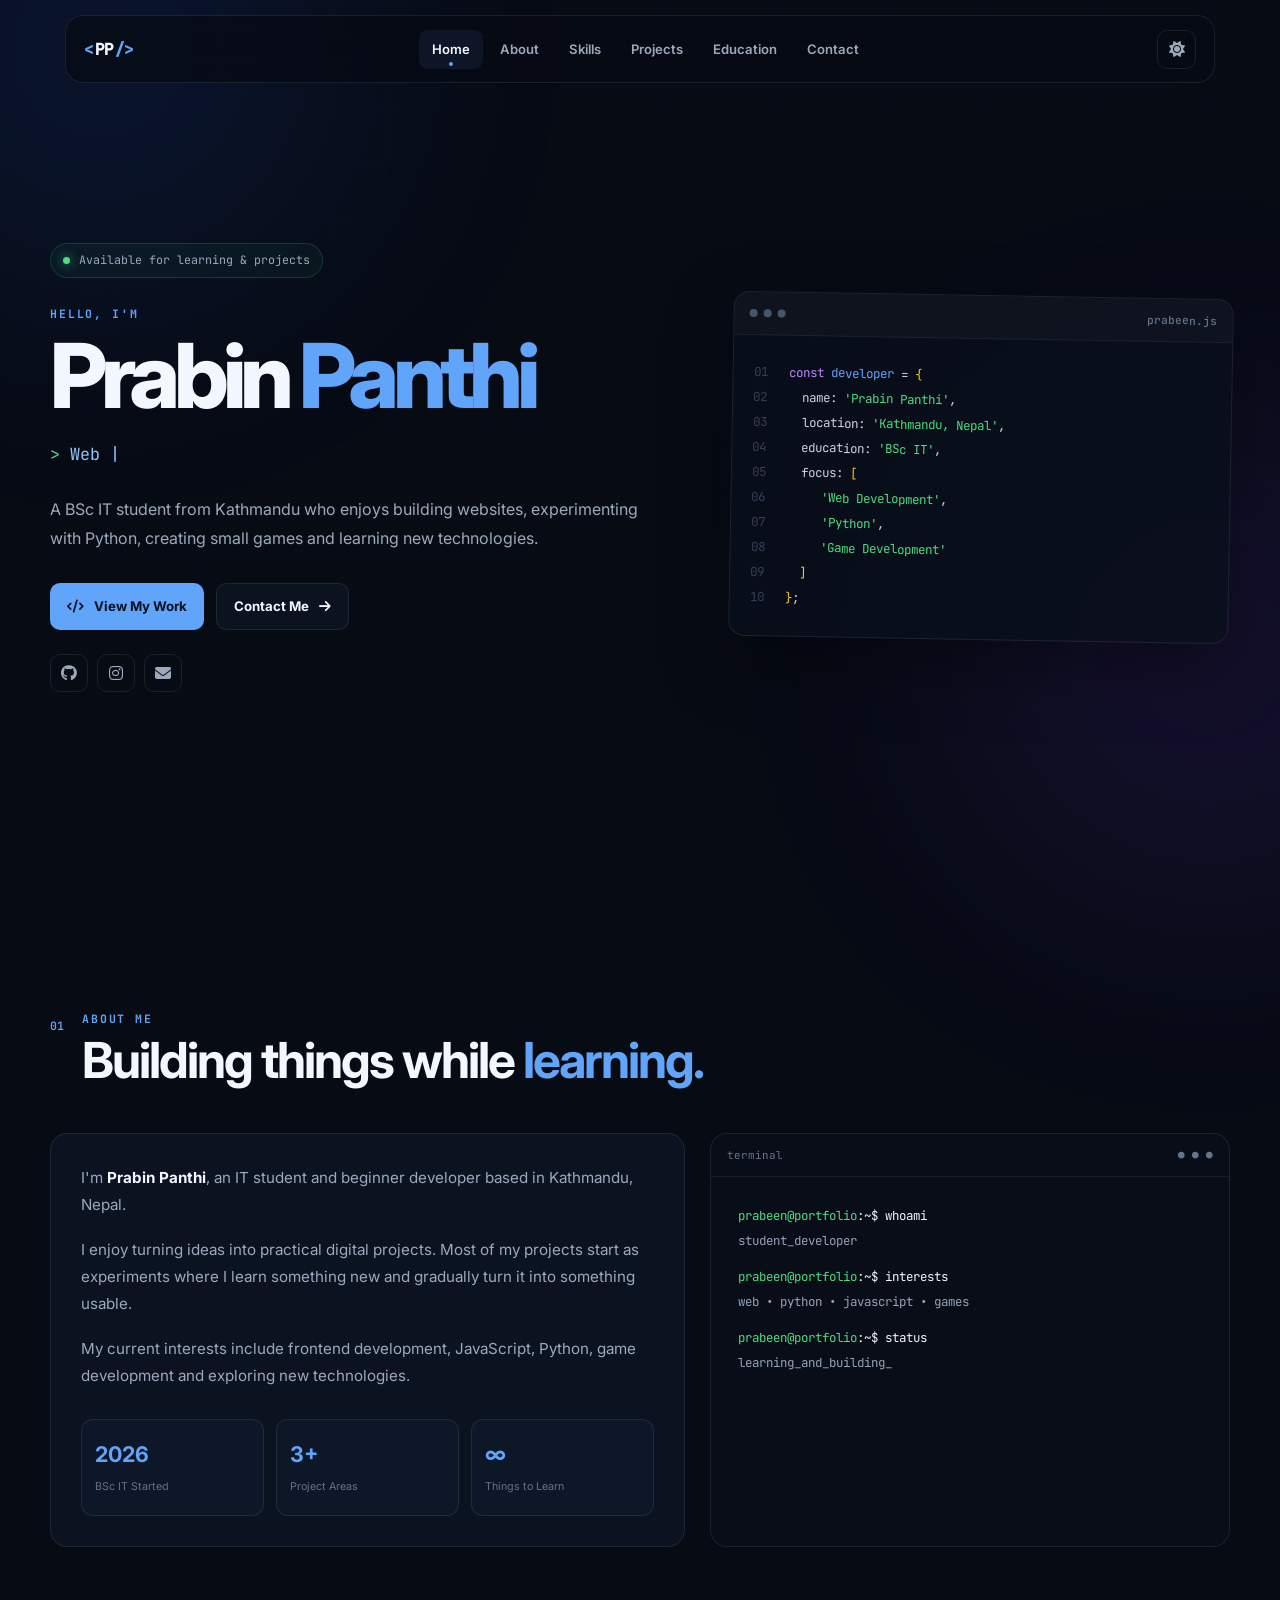
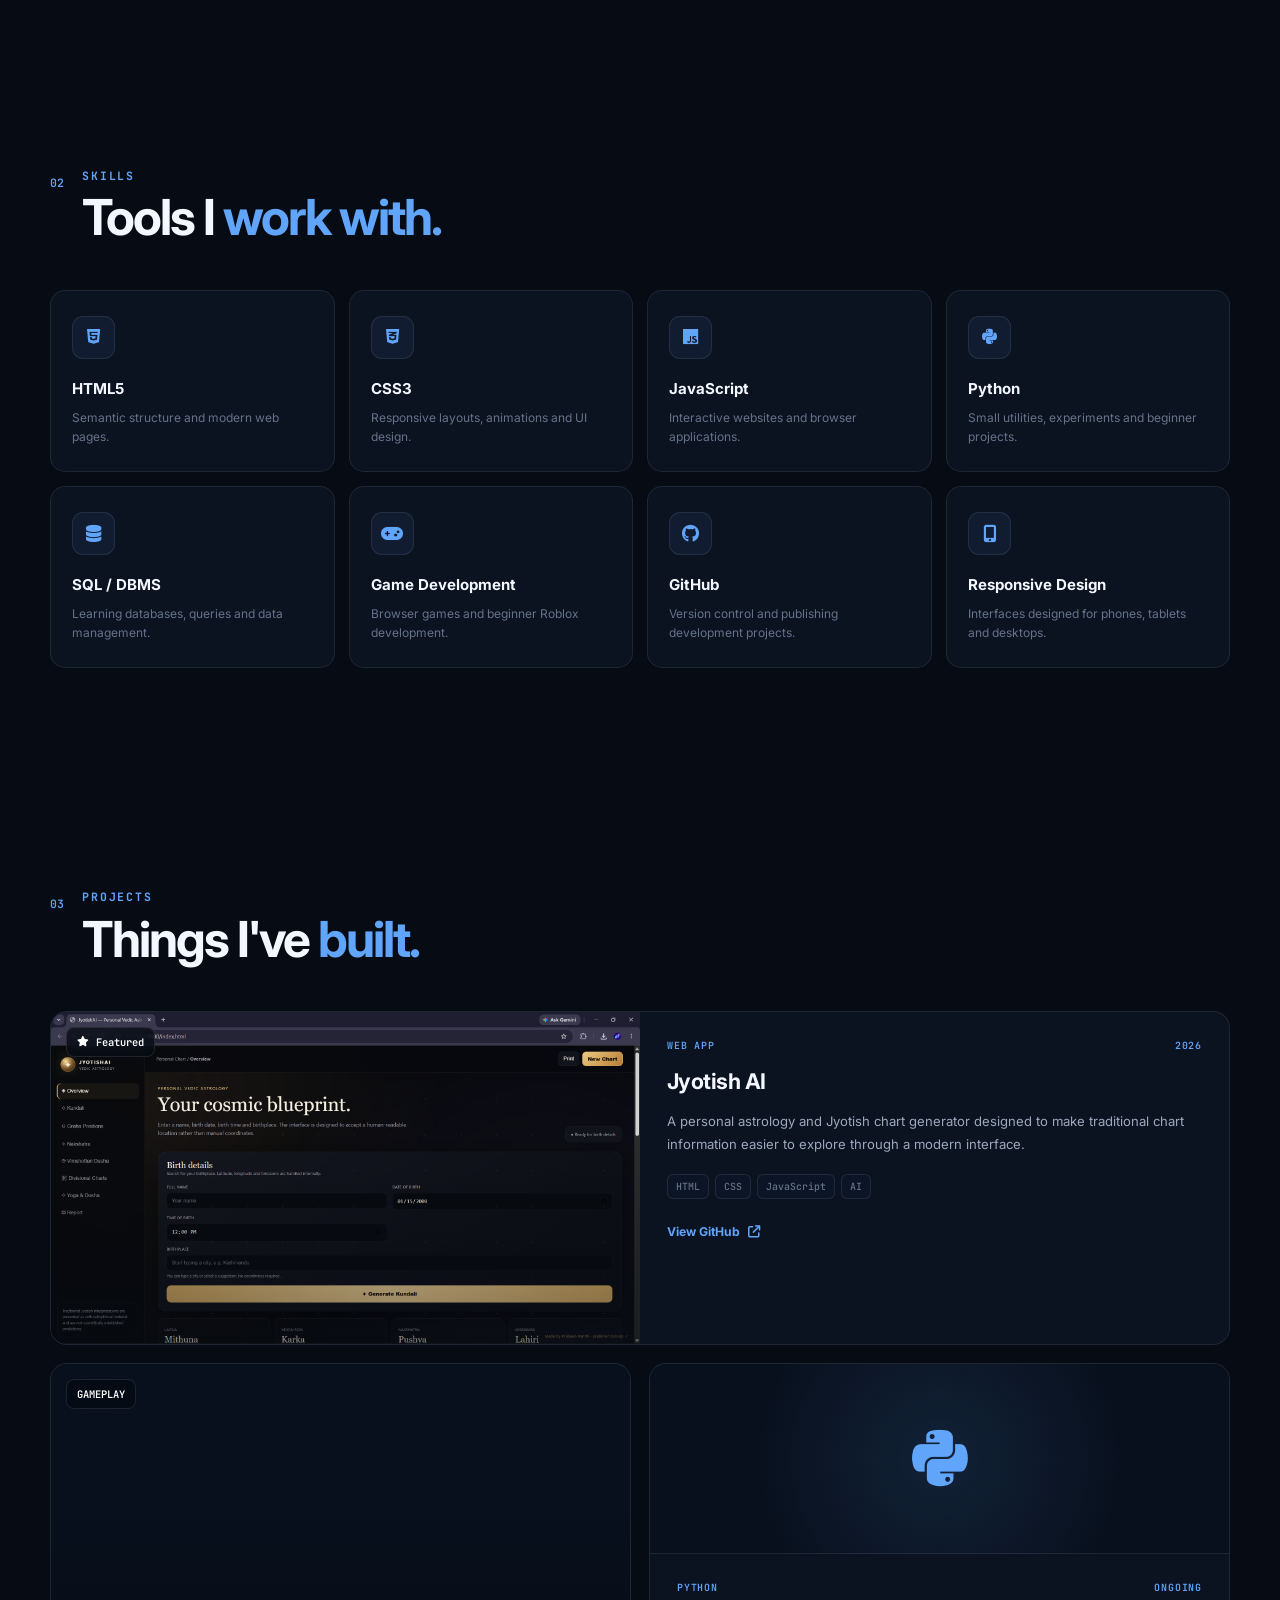
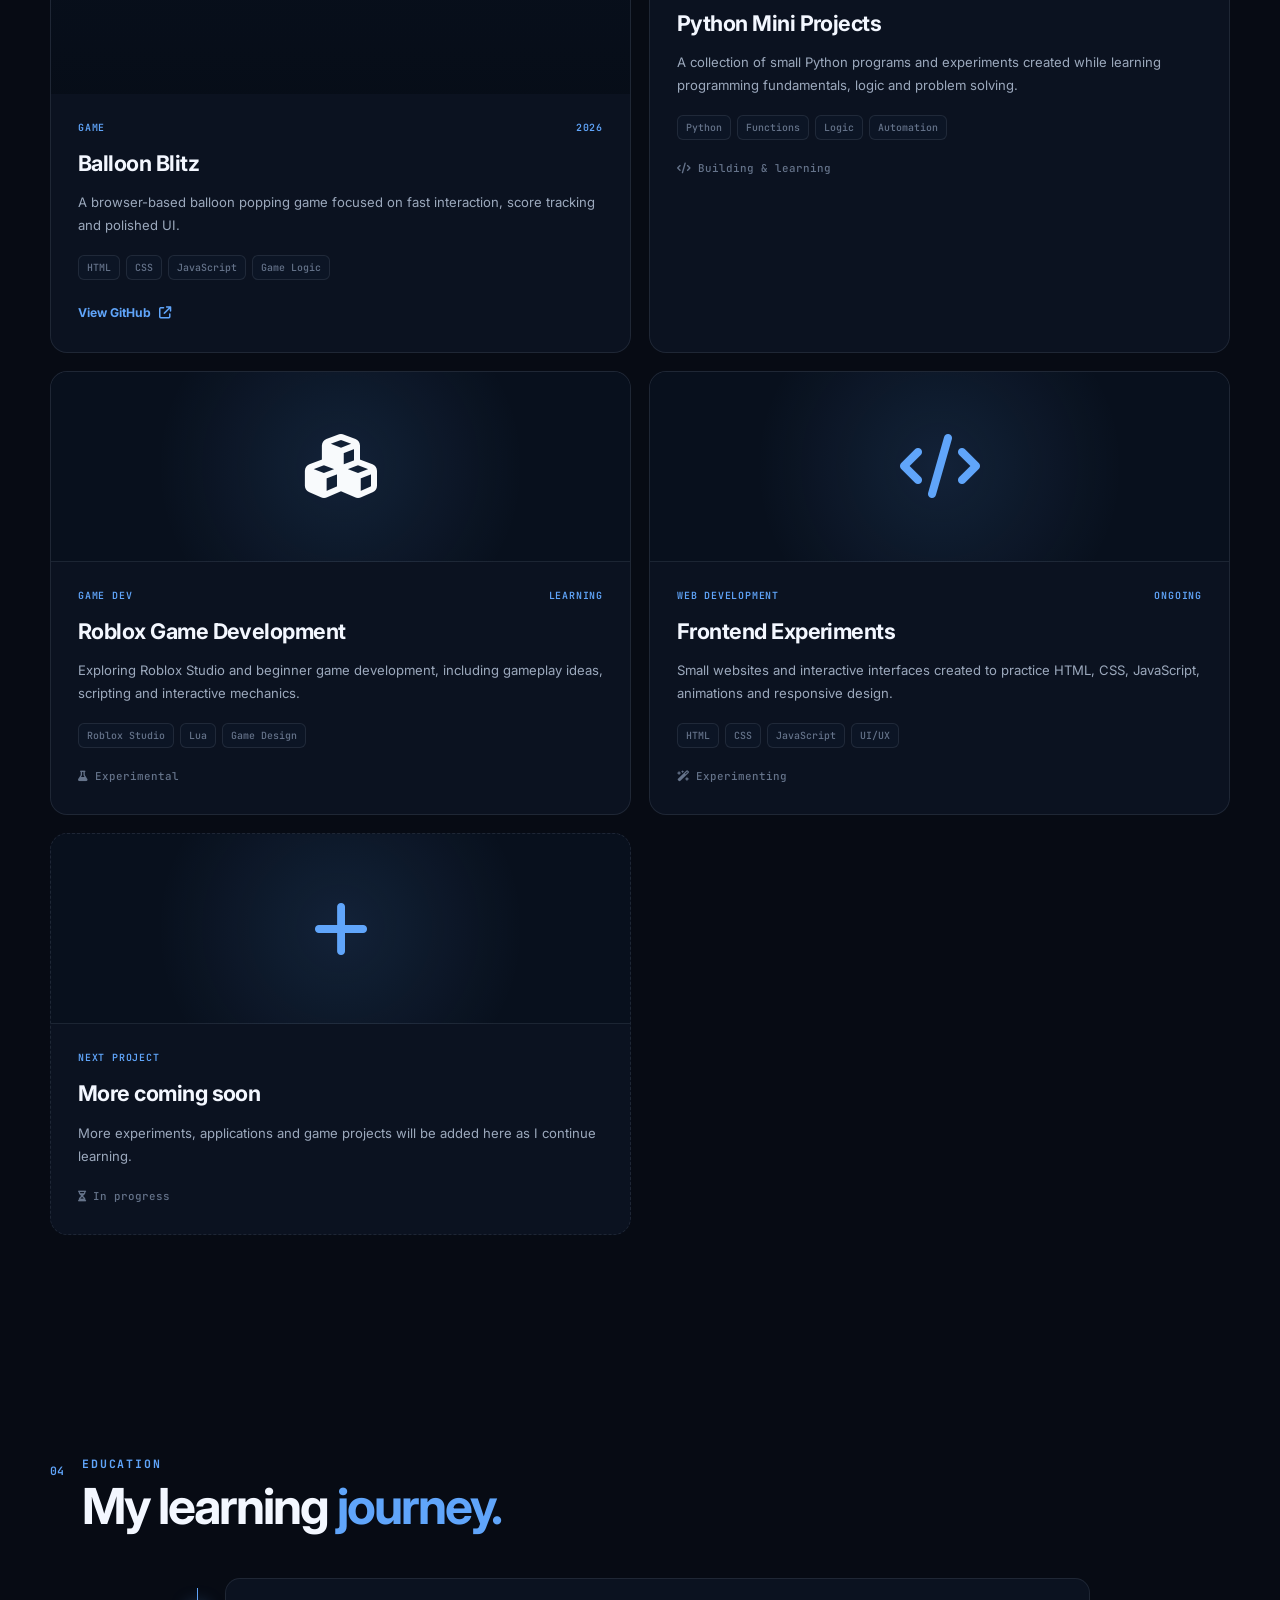
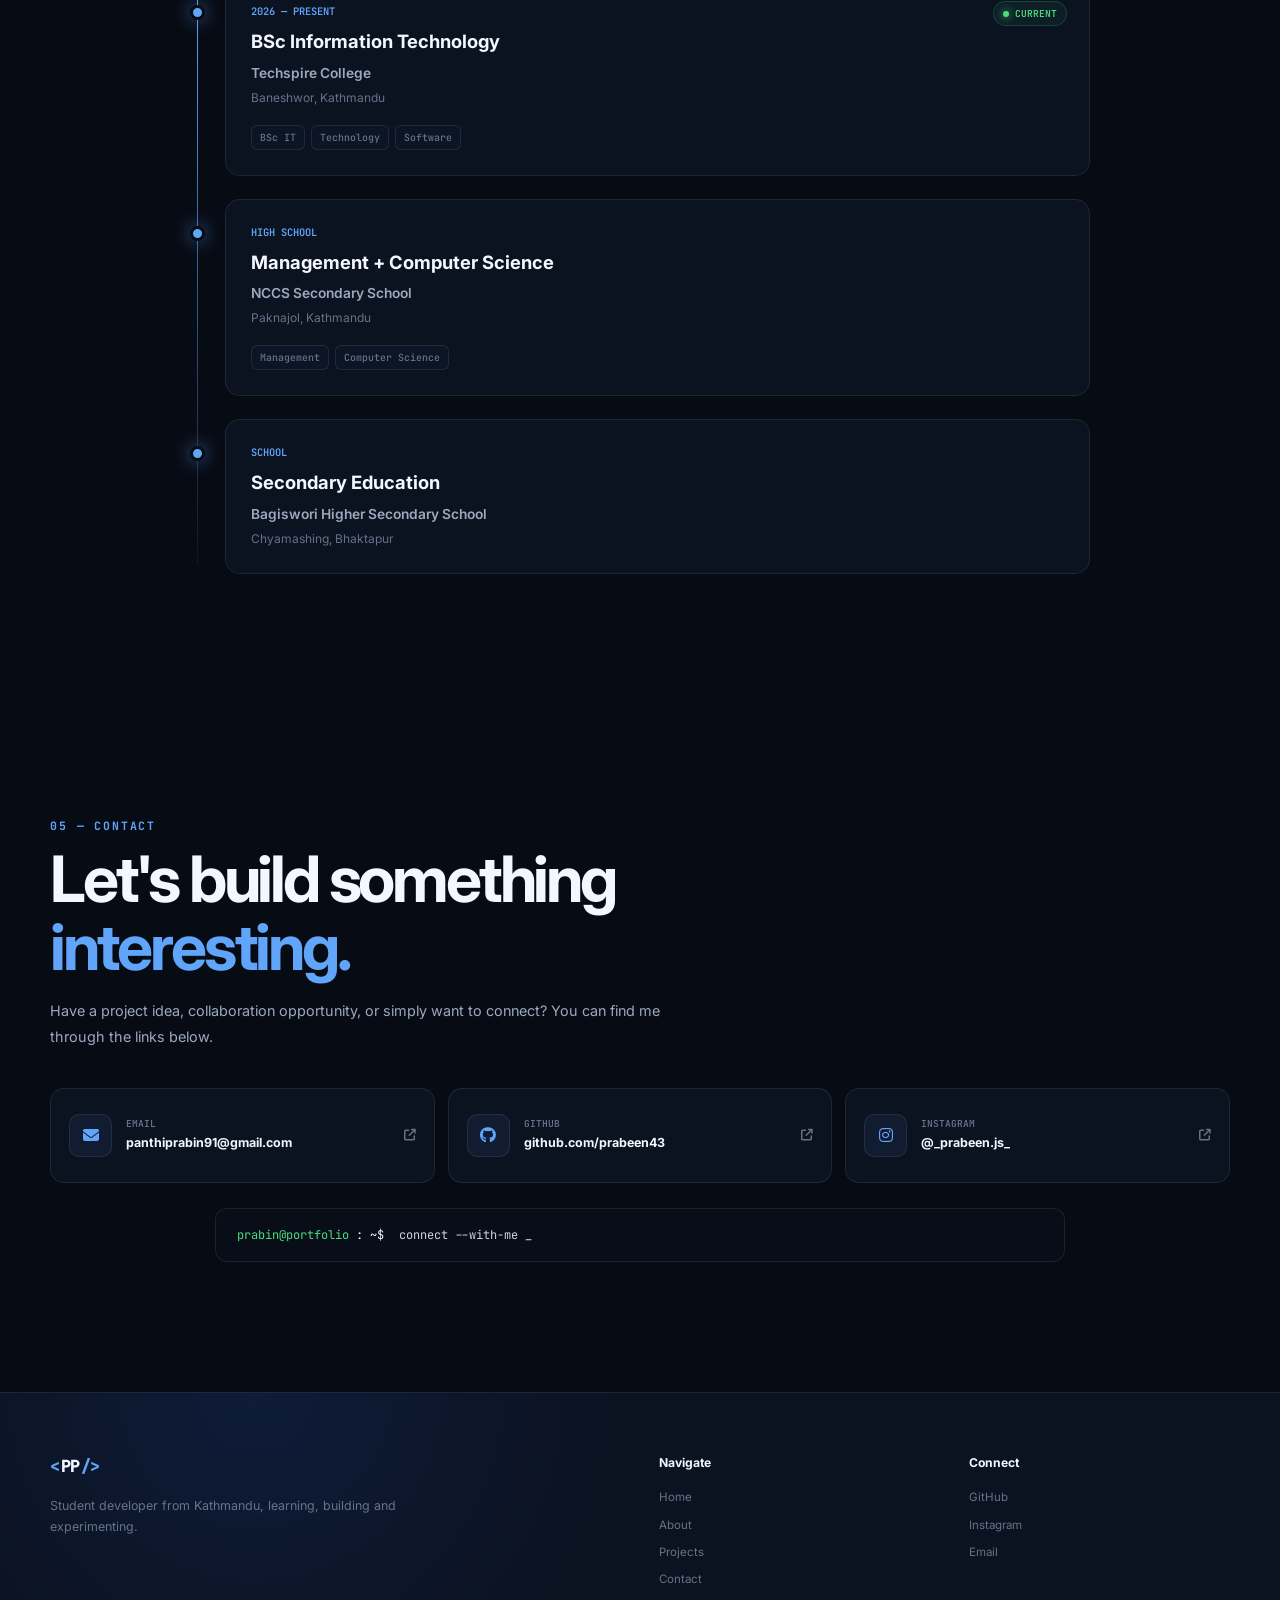
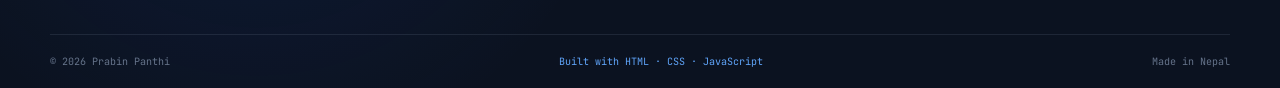
==== index.html @ 0bbb7658 "Update portfolio" ====
<!DOCTYPE html>
<html lang="en">
<head>
    <meta charset="UTF-8">
    <meta name="viewport" content="width=device-width, initial-scale=1.0">

    <title>Prabin Panthi | Developer Portfolio</title>
    <meta name="description" content="Portfolio of Prabin Panthi — BSc IT student, web developer, Python learner and beginner Roblox game developer.">

    <!-- Favicon -->
    <link rel="icon" type="image/svg+xml" href="data:image/svg+xml,%3Csvg xmlns='http://www.w3.org/2000/svg' viewBox='0 0 100 100'%3E%3Crect width='100' height='100' rx='24' fill='%230b1220'/%3E%3Cpath d='M28 25h44v14H44v8h22v14H44v14H28z' fill='%2360a5fa'/%3E%3C/svg%3E">

    <!-- Fonts -->
    <link rel="preconnect" href="https://fonts.googleapis.com">
    <link rel="preconnect" href="https://fonts.gstatic.com" crossorigin>
    <link href="https://fonts.googleapis.com/css2?family=Inter:wght@400;500;600;700;800&family=JetBrains+Mono:wght@400;500;600;700&display=swap" rel="stylesheet">

    <!-- Icons -->
    <link rel="stylesheet" href="https://cdnjs.cloudflare.com/ajax/libs/font-awesome/6.5.2/css/all.min.css">

    <link rel="stylesheet" href="style.css">
</head>

<body>

    <!-- Background -->
    <div class="background-grid"></div>
    <div class="glow glow-one"></div>
    <div class="glow glow-two"></div>

    <!-- Navigation -->
    <header class="navbar">
        <a href="#home" class="logo">
            <span class="logo-bracket">&lt;</span>
            <span>PP</span>
            <span class="logo-bracket">/&gt;</span>
        </a>

        <nav class="nav-links" id="navLinks">
            <a href="#home" class="nav-link active">Home</a>
            <a href="#about" class="nav-link">About</a>
            <a href="#skills" class="nav-link">Skills</a>
            <a href="#projects" class="nav-link">Projects</a>
            <a href="#education" class="nav-link">Education</a>
            <a href="#contact" class="nav-link">Contact</a>
        </nav>

        <div class="nav-actions">
            <button id="themeToggle" class="icon-button" aria-label="Toggle theme">
                <i class="fa-solid fa-sun"></i>
            </button>

            <button id="menuToggle" class="menu-button" aria-label="Open menu">
                <i class="fa-solid fa-bars"></i>
            </button>
        </div>
    </header>

    <main>

        <!-- HERO -->
        <section id="home" class="hero section">

            <div class="hero-content reveal">

                <div class="availability">
                    <span class="status-dot"></span>
                    Available for learning & projects
                </div>

                <p class="hero-small">
                    HELLO, I'M
                </p>

                <h1>
                    Prabin <span>Panthi</span>
                </h1>

                <div class="typing-wrapper">
                    <span class="mono">&gt; </span>
                    <span id="typingText"></span>
                    <span class="cursor">|</span>
                </div>

                <p class="hero-description">
                    A BSc IT student from Kathmandu who enjoys building websites,
                    experimenting with Python, creating small games and learning
                    new technologies.
                </p>

                <div class="hero-buttons">
                    <a href="#projects" class="primary-button">
                        <i class="fa-solid fa-code"></i>
                        View My Work
                    </a>

                    <a href="#contact" class="secondary-button">
                        Contact Me
                        <i class="fa-solid fa-arrow-right"></i>
                    </a>
                </div>

                <div class="social-row">
                    <a href="https://github.com/prabeen43" target="_blank" rel="noopener" aria-label="GitHub">
                        <i class="fa-brands fa-github"></i>
                    </a>

                    <a href="https://instagram.com/_prabeen.js_" target="_blank" rel="noopener" aria-label="Instagram">
                        <i class="fa-brands fa-instagram"></i>
                    </a>

                    <a href="mailto:panthiprabin91@gmail.com" aria-label="Email">
                        <i class="fa-solid fa-envelope"></i>
                    </a>
                </div>

            </div>

            <div class="hero-code-card reveal">
                <div class="code-window">

                    <div class="window-top">
                        <div class="window-dots">
                            <span></span>
                            <span></span>
                            <span></span>
                        </div>

                        <span class="window-title">prabeen.js</span>
                    </div>

                    <div class="code-body">
                        <div>
                            <span class="line-number">01</span>
                            <span class="purple">const</span>
                            <span class="blue">developer</span> =
                            <span class="yellow">{</span>
                        </div>

                        <div>
                            <span class="line-number">02</span>
                            &nbsp;&nbsp;name:
                            <span class="green">'Prabin Panthi'</span>,
                        </div>

                        <div>
                            <span class="line-number">03</span>
                            &nbsp;&nbsp;location:
                            <span class="green">'Kathmandu, Nepal'</span>,
                        </div>

                        <div>
                            <span class="line-number">04</span>
                            &nbsp;&nbsp;education:
                            <span class="green">'BSc IT'</span>,
                        </div>

                        <div>
                            <span class="line-number">05</span>
                            &nbsp;&nbsp;focus:
                            <span class="yellow">[</span>
                        </div>

                        <div>
                            <span class="line-number">06</span>
                            &nbsp;&nbsp;&nbsp;&nbsp;
                            <span class="green">'Web Development'</span>,
                        </div>

                        <div>
                            <span class="line-number">07</span>
                            &nbsp;&nbsp;&nbsp;&nbsp;
                            <span class="green">'Python'</span>,
                        </div>

                        <div>
                            <span class="line-number">08</span>
                            &nbsp;&nbsp;&nbsp;&nbsp;
                            <span class="green">'Game Development'</span>
                        </div>

                        <div>
                            <span class="line-number">09</span>
                            &nbsp;&nbsp;<span class="yellow">]</span>
                        </div>

                        <div>
                            <span class="line-number">10</span>
                            <span class="yellow">}</span>;
                        </div>
                    </div>
                </div>
            </div>

        </section>

        <!-- ABOUT -->
        <section id="about" class="section">
            <div class="section-heading reveal">
                <span class="section-number">01</span>
                <div>
                    <p class="eyebrow">ABOUT ME</p>
                    <h2>Building things while <span>learning.</span></h2>
                </div>
            </div>

            <div class="about-grid">

                <div class="about-text reveal">
                    <p>
                        I'm <strong>Prabin Panthi</strong>, an IT student and beginner
                        developer based in Kathmandu, Nepal.
                    </p>

                    <p>
                        I enjoy turning ideas into practical digital projects.
                        Most of my projects start as experiments where I learn
                        something new and gradually turn it into something usable.
                    </p>

                    <p>
                        My current interests include frontend development,
                        JavaScript, Python, game development and exploring
                        new technologies.
                    </p>

                    <div class="about-stats">
                        <div>
                            <strong>2026</strong>
                            <span>BSc IT Started</span>
                        </div>

                        <div>
                            <strong>3+</strong>
                            <span>Project Areas</span>
                        </div>

                        <div>
                            <strong>∞</strong>
                            <span>Things to Learn</span>
                        </div>
                    </div>
                </div>

                <div class="terminal-card reveal">
                    <div class="terminal-header">
                        <span>terminal</span>
                        <span>● ● ●</span>
                    </div>

                    <div class="terminal-content">
                        <p><span class="terminal-green">prabeen@portfolio</span>:~$ whoami</p>
                        <p class="terminal-output">student_developer</p>

                        <p><span class="terminal-green">prabeen@portfolio</span>:~$ interests</p>
                        <p class="terminal-output">
                            web • python • javascript • games
                        </p>

                        <p><span class="terminal-green">prabeen@portfolio</span>:~$ status</p>
                        <p class="terminal-output">
                            learning_and_building<span class="blink">_</span>
                        </p>
                    </div>
                </div>

            </div>
        </section>

        <!-- SKILLS -->
        <section id="skills" class="section">
            <div class="section-heading reveal">
                <span class="section-number">02</span>
                <div>
                    <p class="eyebrow">SKILLS</p>
                    <h2>Tools I <span>work with.</span></h2>
                </div>
            </div>

            <div class="skills-grid">

                <div class="skill-card reveal">
                    <div class="skill-icon"><i class="fa-brands fa-html5"></i></div>
                    <h3>HTML5</h3>
                    <p>Semantic structure and modern web pages.</p>
                </div>

                <div class="skill-card reveal">
                    <div class="skill-icon"><i class="fa-brands fa-css3-alt"></i></div>
                    <h3>CSS3</h3>
                    <p>Responsive layouts, animations and UI design.</p>
                </div>

                <div class="skill-card reveal">
                    <div class="skill-icon"><i class="fa-brands fa-js"></i></div>
                    <h3>JavaScript</h3>
                    <p>Interactive websites and browser applications.</p>
                </div>

                <div class="skill-card reveal">
                    <div class="skill-icon"><i class="fa-brands fa-python"></i></div>
                    <h3>Python</h3>
                    <p>Small utilities, experiments and beginner projects.</p>
                </div>

                <div class="skill-card reveal">
                    <div class="skill-icon"><i class="fa-solid fa-database"></i></div>
                    <h3>SQL / DBMS</h3>
                    <p>Learning databases, queries and data management.</p>
                </div>

                <div class="skill-card reveal">
                    <div class="skill-icon"><i class="fa-solid fa-gamepad"></i></div>
                    <h3>Game Development</h3>
                    <p>Browser games and beginner Roblox development.</p>
                </div>

                <div class="skill-card reveal">
                    <div class="skill-icon"><i class="fa-brands fa-github"></i></div>
                    <h3>GitHub</h3>
                    <p>Version control and publishing development projects.</p>
                </div>

                <div class="skill-card reveal">
                    <div class="skill-icon"><i class="fa-solid fa-mobile-screen-button"></i></div>
                    <h3>Responsive Design</h3>
                    <p>Interfaces designed for phones, tablets and desktops.</p>
                </div>

            </div>
        </section>

        <!-- PROJECTS -->
        <section id="projects" class="section">
            <div class="section-heading reveal">
                <span class="section-number">03</span>
                <div>
                    <p class="eyebrow">PROJECTS</p>
                    <h2>Things I've <span>built.</span></h2>
                </div>
            </div>

            <div class="projects-grid">

                <!-- Jyotish -->
                <article class="project-card featured-project reveal">

                    <div class="project-image">
                        <img src="images/Jyotish-AI.png" alt="Jyotish AI project preview">

                        <div class="project-badge">
                            <i class="fa-solid fa-star"></i>
                            Featured
                        </div>
                    </div>

                    <div class="project-content">
                        <div class="project-meta">
                            <span>WEB APP</span>
                            <span>2026</span>
                        </div>

                        <h3>Jyotish AI</h3>

                        <p>
                            A personal astrology and Jyotish chart generator
                            designed to make traditional chart information easier
                            to explore through a modern interface.
                        </p>

                        <div class="tech-tags">
                            <span>HTML</span>
                            <span>CSS</span>
                            <span>JavaScript</span>
                            <span>AI</span>
                        </div>

                        <a href="https://github.com/prabeen43/Jyotish-AI"
                           target="_blank"
                           rel="noopener"
                           class="project-link">
                            View GitHub
                            <i class="fa-solid fa-arrow-up-right-from-square"></i>
                        </a>
                    </div>
                </article>

                <!-- Balloon Blitz -->
                <article class="project-card reveal">

                    <div class="project-video">
                        <video
                            src="videos/balloon-blitz.mp4"
                            autoplay
                            muted
                            loop
                            playsinline
                            preload="metadata">
                        </video>

                        <div class="video-label">
                            GAMEPLAY
                        </div>
                    </div>

                    <div class="project-content">
                        <div class="project-meta">
                            <span>GAME</span>
                            <span>2026</span>
                        </div>

                        <h3>Balloon Blitz</h3>

                        <p>
                            A browser-based balloon popping game focused on
                            fast interaction, score tracking and polished UI.
                        </p>

                        <div class="tech-tags">
                            <span>HTML</span>
                            <span>CSS</span>
                            <span>JavaScript</span>
                            <span>Game Logic</span>
                        </div>

                        <a href="https://github.com/prabeen43/Balloon-Blitz"
                           target="_blank"
                           rel="noopener"
                           class="project-link">
                            View GitHub
                            <i class="fa-solid fa-arrow-up-right-from-square"></i>
                        </a>
                    </div>
                </article>

                <!-- Python -->
                <article class="project-card reveal">

                    <div class="project-icon-large">
                        <i class="fa-brands fa-python"></i>
                    </div>

                    <div class="project-content">
                        <div class="project-meta">
                            <span>PYTHON</span>
                            <span>ONGOING</span>
                        </div>

                        <h3>Python Mini Projects</h3>

                        <p>
                            A collection of small Python programs and experiments
                            created while learning programming fundamentals,
                            logic and problem solving.
                        </p>

                        <div class="tech-tags">
                            <span>Python</span>
                            <span>Functions</span>
                            <span>Logic</span>
                            <span>Automation</span>
                        </div>

                        <span class="project-status">
                            <i class="fa-solid fa-code"></i>
                            Building & learning
                        </span>
                    </div>
                </article>

                <!-- Roblox -->
                <article class="project-card reveal">

                    <div class="project-icon-large roblox-icon">
                        <i class="fa-solid fa-cubes"></i>
                    </div>

                    <div class="project-content">
                        <div class="project-meta">
                            <span>GAME DEV</span>
                            <span>LEARNING</span>
                        </div>

                        <h3>Roblox Game Development</h3>

                        <p>
                            Exploring Roblox Studio and beginner game development,
                            including gameplay ideas, scripting and interactive
                            mechanics.
                        </p>

                        <div class="tech-tags">
                            <span>Roblox Studio</span>
                            <span>Lua</span>
                            <span>Game Design</span>
                        </div>

                        <span class="project-status">
                            <i class="fa-solid fa-flask"></i>
                            Experimental
                        </span>
                    </div>
                </article>

                <!-- Web Projects -->
                <article class="project-card reveal">

                    <div class="project-icon-large">
                        <i class="fa-solid fa-code"></i>
                    </div>

                    <div class="project-content">
                        <div class="project-meta">
                            <span>WEB DEVELOPMENT</span>
                            <span>ONGOING</span>
                        </div>

                        <h3>Frontend Experiments</h3>

                        <p>
                            Small websites and interactive interfaces created to
                            practice HTML, CSS, JavaScript, animations and responsive design.
                        </p>

                        <div class="tech-tags">
                            <span>HTML</span>
                            <span>CSS</span>
                            <span>JavaScript</span>
                            <span>UI/UX</span>
                        </div>

                        <span class="project-status">
                            <i class="fa-solid fa-wand-magic-sparkles"></i>
                            Experimenting
                        </span>
                    </div>
                </article>

                <!-- Future -->
                <article class="project-card project-dashed reveal">

                    <div class="project-icon-large">
                        <i class="fa-solid fa-plus"></i>
                    </div>

                    <div class="project-content">
                        <div class="project-meta">
                            <span>NEXT PROJECT</span>
                        </div>

                        <h3>More coming soon</h3>

                        <p>
                            More experiments, applications and game projects will
                            be added here as I continue learning.
                        </p>

                        <span class="project-status">
                            <i class="fa-solid fa-hourglass-half"></i>
                            In progress
                        </span>
                    </div>
                </article>

            </div>
        </section>

        <!-- EDUCATION -->
        <section id="education" class="section">
            <div class="section-heading reveal">
                <span class="section-number">04</span>
                <div>
                    <p class="eyebrow">EDUCATION</p>
                    <h2>My learning <span>journey.</span></h2>
                </div>
            </div>

            <div class="timeline">

                <div class="timeline-item reveal">
                    <div class="timeline-dot"></div>

                    <div class="timeline-card">
                        <div class="timeline-date">2026 — PRESENT</div>

                        <div class="current-badge">
                            <span></span>
                            CURRENT
                        </div>

                        <h3>BSc Information Technology</h3>

                        <h4>Techspire College</h4>

                        <p>
                            Baneshwor, Kathmandu
                        </p>

                        <div class="education-tags">
                            <span>BSc IT</span>
                            <span>Technology</span>
                            <span>Software</span>
                        </div>
                    </div>
                </div>

                <div class="timeline-item reveal">
                    <div class="timeline-dot"></div>

                    <div class="timeline-card">
                        <div class="timeline-date">HIGH SCHOOL</div>

                        <h3>Management + Computer Science</h3>

                        <h4>NCCS Secondary School</h4>

                        <p>
                            Paknajol, Kathmandu
                        </p>

                        <div class="education-tags">
                            <span>Management</span>
                            <span>Computer Science</span>
                        </div>
                    </div>
                </div>

                <div class="timeline-item reveal">
                    <div class="timeline-dot"></div>

                    <div class="timeline-card">
                        <div class="timeline-date">SCHOOL</div>

                        <h3>Secondary Education</h3>

                        <h4>Bagiswori Higher Secondary School</h4>

                        <p>
                            Chyamashing, Bhaktapur
                        </p>
                    </div>
                </div>

            </div>
        </section>

        <!-- CONTACT -->
        <section id="contact" class="contact-section section">

            <div class="contact-heading reveal">
                <p class="eyebrow">05 — CONTACT</p>

                <h2>
                    Let's build something
                    <span>interesting.</span>
                </h2>

                <p>
                    Have a project idea, collaboration opportunity, or simply
                    want to connect? You can find me through the links below.
                </p>
            </div>

            <div class="contact-grid">

                <a href="mailto:panthiprabin91@gmail.com" class="contact-card reveal">
                    <div class="contact-icon">
                        <i class="fa-solid fa-envelope"></i>
                    </div>

                    <div>
                        <span>Email</span>
                        <strong>panthiprabin91@gmail.com</strong>
                    </div>

                    <i class="fa-solid fa-arrow-up-right-from-square contact-arrow"></i>
                </a>

                <a href="https://github.com/prabeen43"
                   target="_blank"
                   rel="noopener"
                   class="contact-card reveal">

                    <div class="contact-icon">
                        <i class="fa-brands fa-github"></i>
                    </div>

                    <div>
                        <span>GitHub</span>
                        <strong>github.com/prabeen43</strong>
                    </div>

                    <i class="fa-solid fa-arrow-up-right-from-square contact-arrow"></i>
                </a>

                <a href="https://instagram.com/_prabeen.js_"
                   target="_blank"
                   rel="noopener"
                   class="contact-card reveal">

                    <div class="contact-icon">
                        <i class="fa-brands fa-instagram"></i>
                    </div>

                    <div>
                        <span>Instagram</span>
                        <strong>@_prabeen.js_</strong>
                    </div>

                    <i class="fa-solid fa-arrow-up-right-from-square contact-arrow"></i>
                </a>

            </div>

            <div class="contact-terminal reveal">
                <span class="terminal-green">prabin@portfolio</span>
                <span>:</span>
                <span>~$</span>
                <span class="terminal-command">connect --with-me</span>
                <span class="blink">_</span>
            </div>

        </section>

    </main>

    <!-- FOOTER -->
    <footer class="footer">

        <div class="footer-top">

            <div class="footer-brand">
                <a href="#home" class="logo">
                    <span class="logo-bracket">&lt;</span>
                    <span>PP</span>
                    <span class="logo-bracket">/&gt;</span>
                </a>

                <p>
                    Student developer from Kathmandu,
                    learning, building and experimenting.
                </p>
            </div>

            <div class="footer-links">
                <h4>Navigate</h4>
                <a href="#home">Home</a>
                <a href="#about">About</a>
                <a href="#projects">Projects</a>
                <a href="#contact">Contact</a>
            </div>

            <div class="footer-links">
                <h4>Connect</h4>
                <a href="https://github.com/prabeen43" target="_blank" rel="noopener">
                    GitHub
                </a>

                <a href="https://instagram.com/_prabeen.js_" target="_blank" rel="noopener">
                    Instagram
                </a>

                <a href="mailto:panthiprabin91@gmail.com">
                    Email
                </a>
            </div>

        </div>

        <div class="footer-bottom">
            <span>
                © <span id="currentYear"></span> Prabin Panthi
            </span>

            <span class="footer-code">
                Built with HTML · CSS · JavaScript
            </span>

            <span>
                Made in Nepal
            </span>
        </div>

    </footer>

    <button id="backToTop" class="back-top" aria-label="Back to top">
        <i class="fa-solid fa-arrow-up"></i>
    </button>

    <script src="script.js"></script>

</body>
</html>
---- style.css ----
/* =========================================
   PRABEEN PANthi PORTFOLIO
   Main stylesheet
========================================= */

:root {
    --bg: #070b14;
    --bg-soft: #0b1220;
    --card: rgba(13, 21, 36, 0.78);
    --card-solid: #0d1524;
    --text: #f3f7ff;
    --text-soft: #9ca9bd;
    --text-muted: #65738a;

    --primary: #60a5fa;
    --primary-light: #93c5fd;
    --primary-dark: #2563eb;

    --border: rgba(148, 163, 184, 0.14);
    --border-hover: rgba(96, 165, 250, 0.45);

    --green: #4ade80;
    --purple: #c084fc;
    --yellow: #facc15;

    --shadow: 0 25px 70px rgba(0, 0, 0, 0.35);

    --max-width: 1180px;

    --transition: 0.3s ease;
}

body.light-theme {
    --bg: #f5f8fc;
    --bg-soft: #edf3fa;
    --card: rgba(255, 255, 255, 0.82);
    --card-solid: #ffffff;

    --text: #0f172a;
    --text-soft: #475569;
    --text-muted: #64748b;

    --border: rgba(15, 23, 42, 0.11);
    --border-hover: rgba(37, 99, 235, 0.35);

    --shadow: 0 25px 70px rgba(15, 23, 42, 0.1);
}

/* =========================================
   RESET
========================================= */

* {
    margin: 0;
    padding: 0;
    box-sizing: border-box;
}

html {
    scroll-behavior: smooth;
    scroll-padding-top: 90px;
}

body {
    min-height: 100vh;
    background: var(--bg);
    color: var(--text);
    font-family: "Inter", sans-serif;
    line-height: 1.6;
    overflow-x: hidden;
    transition: background 0.3s ease, color 0.3s ease;
}

a {
    color: inherit;
    text-decoration: none;
}

button {
    font: inherit;
}

img,
video {
    max-width: 100%;
    display: block;
}

/* =========================================
   BACKGROUND
========================================= */

.background-grid {
    position: fixed;
    inset: 0;
    z-index: -5;
    pointer-events: none;
    opacity: 0.45;

    background-image:
        linear-gradient(rgba(96, 165, 250, 0.045) 1px, transparent 1px),
        linear-gradient(90deg, rgba(96, 165, 250, 0.045) 1px, transparent 1px);

    background-size: 55px 55px;

    mask-image: linear-gradient(
        to bottom,
        black 0%,
        transparent 75%
    );
}

.glow {
    position: fixed;
    width: 500px;
    height: 500px;
    border-radius: 50%;
    filter: blur(130px);
    opacity: 0.12;
    pointer-events: none;
    z-index: -4;
}

.glow-one {
    top: -200px;
    left: -150px;
    background: #2563eb;
}

.glow-two {
    right: -180px;
    top: 45%;
    background: #7c3aed;
}

/* =========================================
   NAVIGATION
========================================= */

.navbar {
    position: fixed;
    top: 0;
    left: 50%;
    transform: translateX(-50%);

    width: min(calc(100% - 30px), 1150px);
    height: 68px;

    margin-top: 15px;

    display: flex;
    align-items: center;
    justify-content: space-between;

    padding: 0 18px;

    background: rgba(7, 11, 20, 0.72);
    border: 1px solid var(--border);
    border-radius: 18px;

    backdrop-filter: blur(18px);
    -webkit-backdrop-filter: blur(18px);

    z-index: 1000;

    transition: var(--transition);
}

body.light-theme .navbar {
    background: rgba(255, 255, 255, 0.78);
}

.logo {
    display: flex;
    align-items: center;
    gap: 2px;

    font-family: "JetBrains Mono", monospace;
    font-size: 1.05rem;
    font-weight: 800;
    letter-spacing: -1px;
}

.logo-bracket {
    color: var(--primary);
}

.nav-links {
    display: flex;
    align-items: center;
    gap: 4px;
}

.nav-link {
    position: relative;
    padding: 9px 13px;

    color: var(--text-soft);
    font-size: 0.82rem;
    font-weight: 600;

    border-radius: 9px;

    transition: var(--transition);
}

.nav-link:hover,
.nav-link.active {
    color: var(--text);
    background: rgba(96, 165, 250, 0.08);
}

.nav-link.active::after {
    content: "";

    position: absolute;
    left: 50%;
    bottom: 3px;

    width: 4px;
    height: 4px;

    border-radius: 50%;
    background: var(--primary);

    transform: translateX(-50%);
}

.nav-actions {
    display: flex;
    align-items: center;
    gap: 7px;
}

.icon-button,
.menu-button {
    width: 39px;
    height: 39px;

    border: 1px solid var(--border);
    border-radius: 10px;

    background: transparent;
    color: var(--text-soft);

    cursor: pointer;

    display: grid;
    place-items: center;

    transition: var(--transition);
}

.icon-button:hover,
.menu-button:hover {
    color: var(--primary);
    border-color: var(--border-hover);
}

.menu-button {
    display: none;
}

/* =========================================
   GENERAL
========================================= */

.section {
    width: min(var(--max-width), calc(100% - 40px));
    margin: 0 auto;
    padding: 110px 0;
}

.hero {
    min-height: 100vh;

    display: grid;
    grid-template-columns: 1.1fr 0.9fr;
    align-items: center;

    gap: 70px;
    padding-top: 145px;
}

.hero-small,
.eyebrow {
    font-family: "JetBrains Mono", monospace;
    color: var(--primary);
    font-size: 0.72rem;
    font-weight: 700;
    letter-spacing: 0.16em;
}

.hero h1 {
    margin-top: 10px;

    font-size: clamp(3.5rem, 7vw, 6.5rem);
    line-height: 0.95;
    letter-spacing: -0.07em;
    font-weight: 800;
}

.hero h1 span,
.section-heading h2 span,
.contact-heading h2 span {
    color: var(--primary);
}

.availability {
    width: fit-content;

    display: flex;
    align-items: center;
    gap: 9px;

    padding: 7px 12px;

    border: 1px solid rgba(74, 222, 128, 0.18);
    border-radius: 999px;

    color: var(--text-soft);
    background: rgba(74, 222, 128, 0.045);

    font-size: 0.73rem;
    font-family: "JetBrains Mono", monospace;

    margin-bottom: 27px;
}

.status-dot {
    width: 7px;
    height: 7px;

    border-radius: 50%;
    background: var(--green);

    box-shadow: 0 0 12px rgba(74, 222, 128, 0.8);
}

.typing-wrapper {
    min-height: 35px;

    margin-top: 23px;

    font-family: "JetBrains Mono", monospace;
    color: var(--primary-light);
    font-size: 1.05rem;
}

.mono {
    color: var(--green);
}

.cursor {
    animation: cursorBlink 0.8s infinite;
}

@keyframes cursorBlink {
    50% {
        opacity: 0;
    }
}

.hero-description {
    max-width: 600px;
    margin-top: 19px;

    color: var(--text-soft);
    font-size: 1rem;
    line-height: 1.8;
}

.hero-buttons {
    display: flex;
    flex-wrap: wrap;
    gap: 12px;

    margin-top: 30px;
}

.primary-button,
.secondary-button {
    display: inline-flex;
    align-items: center;
    justify-content: center;
    gap: 10px;

    padding: 12px 17px;

    border-radius: 10px;

    font-size: 0.83rem;
    font-weight: 700;

    transition: var(--transition);
}

.primary-button {
    background: var(--primary);
    color: #06101e;
}

.primary-button:hover {
    transform: translateY(-3px);
    box-shadow: 0 12px 30px rgba(96, 165, 250, 0.22);
}

.secondary-button {
    border: 1px solid var(--border);
    color: var(--text);
    background: var(--card);
}

.secondary-button:hover {
    transform: translateY(-3px);
    border-color: var(--border-hover);
}

.social-row {
    display: flex;
    gap: 9px;
    margin-top: 24px;
}

.social-row a {
    width: 38px;
    height: 38px;

    display: grid;
    place-items: center;

    border: 1px solid var(--border);
    border-radius: 10px;

    color: var(--text-soft);

    transition: var(--transition);
}

.social-row a:hover {
    color: var(--primary);
    border-color: var(--border-hover);
    transform: translateY(-3px);
}

/* =========================================
   CODE WINDOW
========================================= */

.hero-code-card {
    display: flex;
    justify-content: center;
}

.code-window {
    width: 100%;
    max-width: 520px;

    border: 1px solid var(--border);
    border-radius: 16px;

    overflow: hidden;

    background: rgba(9, 15, 27, 0.82);

    box-shadow: var(--shadow);

    transform: rotate(1deg);

    transition: var(--transition);
}

.code-window:hover {
    transform: rotate(0deg) translateY(-6px);
    border-color: var(--border-hover);
}

.window-top {
    height: 43px;

    display: flex;
    align-items: center;
    justify-content: space-between;

    padding: 0 15px;

    border-bottom: 1px solid rgba(255,255,255,0.06);

    background: rgba(255,255,255,0.025);
}

.window-dots {
    display: flex;
    gap: 6px;
}

.window-dots span {
    width: 8px;
    height: 8px;
    border-radius: 50%;
    background: #475569;
}

.window-title {
    color: #64748b;
    font: 500 0.7rem "JetBrains Mono", monospace;
}

.code-body {
    padding: 25px 20px;

    color: #cbd5e1;
    font: 0.78rem/2 "JetBrains Mono", monospace;

    overflow-x: auto;
}

.line-number {
    display: inline-block;
    width: 28px;
    color: #334155;
    user-select: none;
}

.purple {
    color: var(--purple);
}

.blue {
    color: #60a5fa;
}

.green {
    color: var(--green);
}

.yellow {
    color: var(--yellow);
}

/* =========================================
   SECTION HEADING
========================================= */

.section-heading {
    display: flex;
    align-items: flex-start;
    gap: 18px;

    margin-bottom: 45px;
}

.section-number {
    padding-top: 8px;

    color: var(--primary);
    font: 600 0.72rem "JetBrains Mono", monospace;
}

.section-heading h2 {
    margin-top: 5px;

    font-size: clamp(2rem, 4vw, 3.1rem);
    line-height: 1.1;
    letter-spacing: -0.04em;
}

/* =========================================
   ABOUT
========================================= */

.about-grid {
    display: grid;
    grid-template-columns: 1.1fr 0.9fr;
    gap: 25px;
}

.about-text,
.terminal-card {
    border: 1px solid var(--border);
    border-radius: 17px;

    background: var(--card);
    backdrop-filter: blur(14px);

    padding: 30px;
}

.about-text p {
    margin-bottom: 17px;

    color: var(--text-soft);
    font-size: 0.95rem;
    line-height: 1.8;
}

.about-text strong {
    color: var(--text);
}

.about-stats {
    display: grid;
    grid-template-columns: repeat(3, 1fr);
    gap: 12px;

    margin-top: 30px;
}

.about-stats div {
    padding: 17px 13px;

    border: 1px solid var(--border);
    border-radius: 12px;

    background: rgba(96, 165, 250, 0.035);
}

.about-stats strong {
    display: block;

    font-size: 1.35rem;
    color: var(--primary);
}

.about-stats span {
    color: var(--text-muted);
    font-size: 0.67rem;
}

.terminal-card {
    overflow: hidden;
    padding: 0;

    background: #080d17;
}

.terminal-header {
    height: 43px;

    display: flex;
    align-items: center;
    justify-content: space-between;

    padding: 0 16px;

    color: #64748b;
    font: 0.68rem "JetBrains Mono", monospace;

    border-bottom: 1px solid rgba(255,255,255,0.07);
}

.terminal-content {
    padding: 27px;

    font: 0.78rem/2 "JetBrains Mono", monospace;
}

.terminal-green {
    color: var(--green);
}

.terminal-output {
    color: #94a3b8;
    margin-bottom: 11px;
}

.blink {
    animation: cursorBlink 0.8s infinite;
}

/* =========================================
   SKILLS
========================================= */

.skills-grid {
    display: grid;
    grid-template-columns: repeat(4, 1fr);
    gap: 14px;
}

.skill-card {
    padding: 25px 21px;

    border: 1px solid var(--border);
    border-radius: 15px;

    background: var(--card);

    transition: var(--transition);
}

.skill-card:hover {
    transform: translateY(-6px);
    border-color: var(--border-hover);
    box-shadow: var(--shadow);
}

.skill-icon {
    width: 43px;
    height: 43px;

    display: grid;
    place-items: center;

    margin-bottom: 18px;

    border: 1px solid var(--border);
    border-radius: 11px;

    color: var(--primary);
    background: rgba(96, 165, 250, 0.07);

    font-size: 1.1rem;
}

.skill-card h3 {
    font-size: 0.94rem;
}

.skill-card p {
    margin-top: 7px;

    color: var(--text-muted);
    font-size: 0.75rem;
    line-height: 1.6;
}

/* =========================================
   PROJECTS
========================================= */

.projects-grid {
    display: grid;
    grid-template-columns: repeat(2, 1fr);
    gap: 18px;
}

.project-card {
    overflow: hidden;

    border: 1px solid var(--border);
    border-radius: 17px;

    background: var(--card);

    transition: var(--transition);
}

.project-card:hover {
    transform: translateY(-6px);
    border-color: var(--border-hover);
    box-shadow: var(--shadow);
}

.featured-project {
    grid-column: span 2;

    display: grid;
    grid-template-columns: 1fr 1fr;
}

.project-image,
.project-video {
    position: relative;
    min-height: 330px;

    overflow: hidden;

    background: #08101d;
}

.project-image img,
.project-video video {
    width: 100%;
    height: 100%;

    object-fit: cover;

    transition: transform 0.6s ease;
}

.project-card:hover .project-image img,
.project-card:hover .project-video video {
    transform: scale(1.035);
}

.project-image::after,
.project-video::after {
    content: "";

    position: absolute;
    inset: 0;

    background: linear-gradient(
        to top,
        rgba(5, 10, 18, 0.45),
        transparent 60%
    );

    pointer-events: none;
}

.project-badge,
.video-label {
    position: absolute;
    z-index: 2;

    top: 15px;
    left: 15px;

    display: flex;
    align-items: center;
    gap: 7px;

    padding: 7px 10px;

    border: 1px solid rgba(255,255,255,0.1);
    border-radius: 8px;

    background: rgba(5, 10, 18, 0.72);
    color: white;

    backdrop-filter: blur(10px);

    font: 600 0.65rem "JetBrains Mono", monospace;
}

.project-content {
    padding: 27px;
}

.project-meta {
    display: flex;
    justify-content: space-between;

    margin-bottom: 12px;

    color: var(--primary);
    font: 600 0.62rem "JetBrains Mono", monospace;
    letter-spacing: 0.08em;
}

.project-content h3 {
    font-size: 1.35rem;
    letter-spacing: -0.025em;
}

.project-content p {
    margin-top: 11px;

    color: var(--text-soft);
    font-size: 0.82rem;
    line-height: 1.75;
}

.tech-tags,
.education-tags {
    display: flex;
    flex-wrap: wrap;
    gap: 6px;

    margin-top: 18px;
}

.tech-tags span,
.education-tags span {
    padding: 5px 8px;

    border: 1px solid var(--border);
    border-radius: 6px;

    color: var(--text-muted);
    background: rgba(96, 165, 250, 0.025);

    font: 500 0.62rem "JetBrains Mono", monospace;
}

.project-link {
    display: inline-flex;
    align-items: center;
    gap: 8px;

    margin-top: 23px;

    color: var(--primary);

    font-size: 0.76rem;
    font-weight: 700;

    transition: var(--transition);
}

.project-link:hover {
    gap: 12px;
}

.project-icon-large {
    height: 190px;

    display: grid;
    place-items: center;

    background:
        radial-gradient(circle at center, rgba(96,165,250,0.12), transparent 60%),
        #08101d;

    color: var(--primary);
    font-size: 4rem;

    border-bottom: 1px solid var(--border);
}

.roblox-icon {
    color: #f8fafc;
}

.project-status {
    display: inline-flex;
    align-items: center;
    gap: 7px;

    margin-top: 21px;

    color: var(--text-muted);

    font: 500 0.68rem "JetBrains Mono", monospace;
}

.project-dashed {
    border-style: dashed;
}

/* =========================================
   EDUCATION
========================================= */

.timeline {
    position: relative;

    max-width: 900px;

    margin: 0 auto;
    padding-left: 35px;
}

.timeline::before {
    content: "";

    position: absolute;
    left: 7px;
    top: 10px;
    bottom: 10px;

    width: 1px;

    background: linear-gradient(
        to bottom,
        var(--primary),
        rgba(96,165,250,0.08)
    );
}

.timeline-item {
    position: relative;

    margin-bottom: 23px;
}

.timeline-dot {
    position: absolute;

    left: -35px;
    top: 27px;

    width: 15px;
    height: 15px;

    border: 3px solid var(--bg);
    border-radius: 50%;

    background: var(--primary);

    box-shadow: 0 0 18px rgba(96,165,250,0.6);
}

.timeline-card {
    position: relative;

    padding: 25px;

    border: 1px solid var(--border);
    border-radius: 15px;

    background: var(--card);

    transition: var(--transition);
}

.timeline-card:hover {
    border-color: var(--border-hover);
    transform: translateX(5px);
}

.timeline-date {
    margin-bottom: 9px;

    color: var(--primary);

    font: 600 0.65rem "JetBrains Mono", monospace;
}

.timeline-card h3 {
    font-size: 1.15rem;
}

.timeline-card h4 {
    margin-top: 5px;

    color: var(--text-soft);
    font-size: 0.86rem;
    font-weight: 600;
}

.timeline-card p {
    margin-top: 4px;

    color: var(--text-muted);
    font-size: 0.75rem;
}

.current-badge {
    position: absolute;

    top: 22px;
    right: 22px;

    display: flex;
    align-items: center;
    gap: 6px;

    padding: 5px 9px;

    border: 1px solid rgba(74,222,128,0.2);
    border-radius: 999px;

    color: var(--green);
    background: rgba(74,222,128,0.06);

    font: 600 0.6rem "JetBrains Mono", monospace;
}

.current-badge span {
    width: 6px;
    height: 6px;

    border-radius: 50%;
    background: var(--green);

    box-shadow: 0 0 8px var(--green);
}

/* =========================================
   CONTACT
========================================= */

.contact-section {
    padding-bottom: 80px;
}

.contact-heading {
    max-width: 750px;
    margin-bottom: 38px;
}

.contact-heading h2 {
    margin-top: 10px;

    font-size: clamp(2.3rem, 5vw, 4rem);
    line-height: 1.05;
    letter-spacing: -0.05em;
}

.contact-heading > p:last-child {
    max-width: 650px;

    margin-top: 18px;

    color: var(--text-soft);
    font-size: 0.9rem;
    line-height: 1.8;
}

.contact-grid {
    display: grid;
    grid-template-columns: repeat(3, 1fr);
    gap: 13px;
}

.contact-card {
    display: flex;
    align-items: center;
    gap: 14px;

    min-height: 95px;

    padding: 18px;

    border: 1px solid var(--border);
    border-radius: 14px;

    background: var(--card);

    transition: var(--transition);
}

.contact-card:hover {
    transform: translateY(-5px);
    border-color: var(--border-hover);
}

.contact-icon {
    flex-shrink: 0;

    width: 43px;
    height: 43px;

    display: grid;
    place-items: center;

    border: 1px solid var(--border);
    border-radius: 10px;

    color: var(--primary);
    background: rgba(96,165,250,0.07);
}

.contact-card div:nth-child(2) {
    min-width: 0;
}

.contact-card span {
    display: block;

    color: var(--text-muted);

    font: 600 0.6rem "JetBrains Mono", monospace;
    text-transform: uppercase;
}

.contact-card strong {
    display: block;

    margin-top: 3px;

    color: var(--text);

    font-size: 0.78rem;

    white-space: nowrap;
    overflow: hidden;
    text-overflow: ellipsis;
}

.contact-arrow {
    margin-left: auto;

    color: var(--text-muted);
    font-size: 0.75rem;
}

.contact-terminal {
    max-width: 850px;

    margin: 25px auto 0;
    padding: 18px 21px;

    border: 1px solid var(--border);
    border-radius: 12px;

    background: #080d17;

    font: 0.75rem "JetBrains Mono", monospace;
}

.terminal-command {
    margin-left: 8px;
    color: #cbd5e1;
}

/* =========================================
   FOOTER
========================================= */

.footer {
    position: relative;

    margin-top: 50px;

    border-top: 1px solid var(--border);

    background:
        radial-gradient(
            circle at 20% 0%,
            rgba(37,99,235,0.12),
            transparent 35%
        ),
        var(--bg-soft);
}

.footer-top {
    width: min(var(--max-width), calc(100% - 40px));

    margin: 0 auto;

    padding: 60px 0 45px;

    display: grid;
    grid-template-columns: 1.5fr 0.7fr 0.7fr;
    gap: 50px;
}

.footer-brand p {
    max-width: 350px;

    margin-top: 15px;

    color: var(--text-muted);
    font-size: 0.78rem;
    line-height: 1.7;
}

.footer-links {
    display: flex;
    flex-direction: column;
    gap: 9px;
}

.footer-links h4 {
    margin-bottom: 7px;

    color: var(--text);

    font-size: 0.76rem;
}

.footer-links a {
    width: fit-content;

    color: var(--text-muted);

    font-size: 0.72rem;

    transition: var(--transition);
}

.footer-links a:hover {
    color: var(--primary);
    transform: translateX(3px);
}

.footer-bottom {
    width: min(var(--max-width), calc(100% - 40px));

    margin: 0 auto;

    padding: 20px 0;

    border-top: 1px solid var(--border);

    display: flex;
    justify-content: space-between;
    gap: 20px;

    color: var(--text-muted);

    font: 0.63rem "JetBrains Mono", monospace;
}

.footer-code {
    color: var(--primary);
}

/* =========================================
   BACK TO TOP
========================================= */

.back-top {
    position: fixed;

    right: 22px;
    bottom: 22px;

    width: 43px;
    height: 43px;

    display: grid;
    place-items: center;

    border: 1px solid var(--border);
    border-radius: 11px;

    background: var(--card);
    color: var(--text);

    cursor: pointer;

    opacity: 0;
    visibility: hidden;
    transform: translateY(15px);

    transition: var(--transition);

    z-index: 500;
}

.back-top.show {
    opacity: 1;
    visibility: visible;
    transform: translateY(0);
}

.back-top:hover {
    color: var(--primary);
    border-color: var(--border-hover);
}

/* =========================================
   REVEAL ANIMATION
========================================= */

.reveal {
    opacity: 0;
    transform: translateY(25px);

    transition:
        opacity 0.7s ease,
        transform 0.7s ease;
}

.reveal.visible {
    opacity: 1;
    transform: translateY(0);
}

/* =========================================
   RESPONSIVE
========================================= */

@media (max-width: 950px) {

    .nav-links {
        position: absolute;

        top: 76px;
        left: 0;
        right: 0;

        display: none;
        flex-direction: column;
        align-items: stretch;

        padding: 10px;

        border: 1px solid var(--border);
        border-radius: 15px;

        background: var(--card-solid);

        box-shadow: var(--shadow);
    }

    .nav-links.open {
        display: flex;
    }

    .nav-link {
        padding: 12px;
    }

    .nav-link.active::after {
        display: none;
    }

    .menu-button {
        display: grid;
    }

    .hero {
        grid-template-columns: 1fr;
        gap: 55px;
    }

    .hero-code-card {
        justify-content: flex-start;
    }

    .about-grid {
        grid-template-columns: 1fr;
    }

    .skills-grid {
        grid-template-columns: repeat(2, 1fr);
    }

    .featured-project {
        grid-template-columns: 1fr;
    }

    .contact-grid {
        grid-template-columns: 1fr;
    }

    .footer-top {
        grid-template-columns: 1fr 1fr;
    }

    .footer-brand {
        grid-column: span 2;
    }
}

@media (max-width: 650px) {

    .section {
        width: min(100% - 28px, var(--max-width));
        padding: 80px 0;
    }

    .navbar {
        width: calc(100% - 20px);
        margin-top: 10px;
    }

    .hero {
        padding-top: 125px;
    }

    .hero h1 {
        font-size: clamp(3rem, 16vw, 5rem);
    }

    .hero-description {
        font-size: 0.88rem;
    }

    .code-body {
        font-size: 0.66rem;
    }

    .about-stats {
        grid-template-columns: 1fr;
    }

    .skills-grid,
    .projects-grid {
        grid-template-columns: 1fr;
    }

    .featured-project {
        grid-column: span 1;
    }

    .project-image,
    .project-video {
        min-height: 240px;
    }

    .project-icon-large {
        height: 150px;
    }

    .current-badge {
        position: static;

        width: fit-content;
        margin-bottom: 13px;
    }

    .timeline {
        padding-left: 25px;
    }

    .timeline-dot {
        left: -25px;
        width: 13px;
        height: 13px;
    }

    .timeline::before {
        left: 5px;
    }

    .footer-top {
        grid-template-columns: 1fr;
        gap: 30px;
    }

    .footer-brand {
        grid-column: auto;
    }

    .footer-bottom {
        flex-direction: column;
        gap: 8px;
    }

    .contact-card strong {
        max-width: 190px;
    }
}
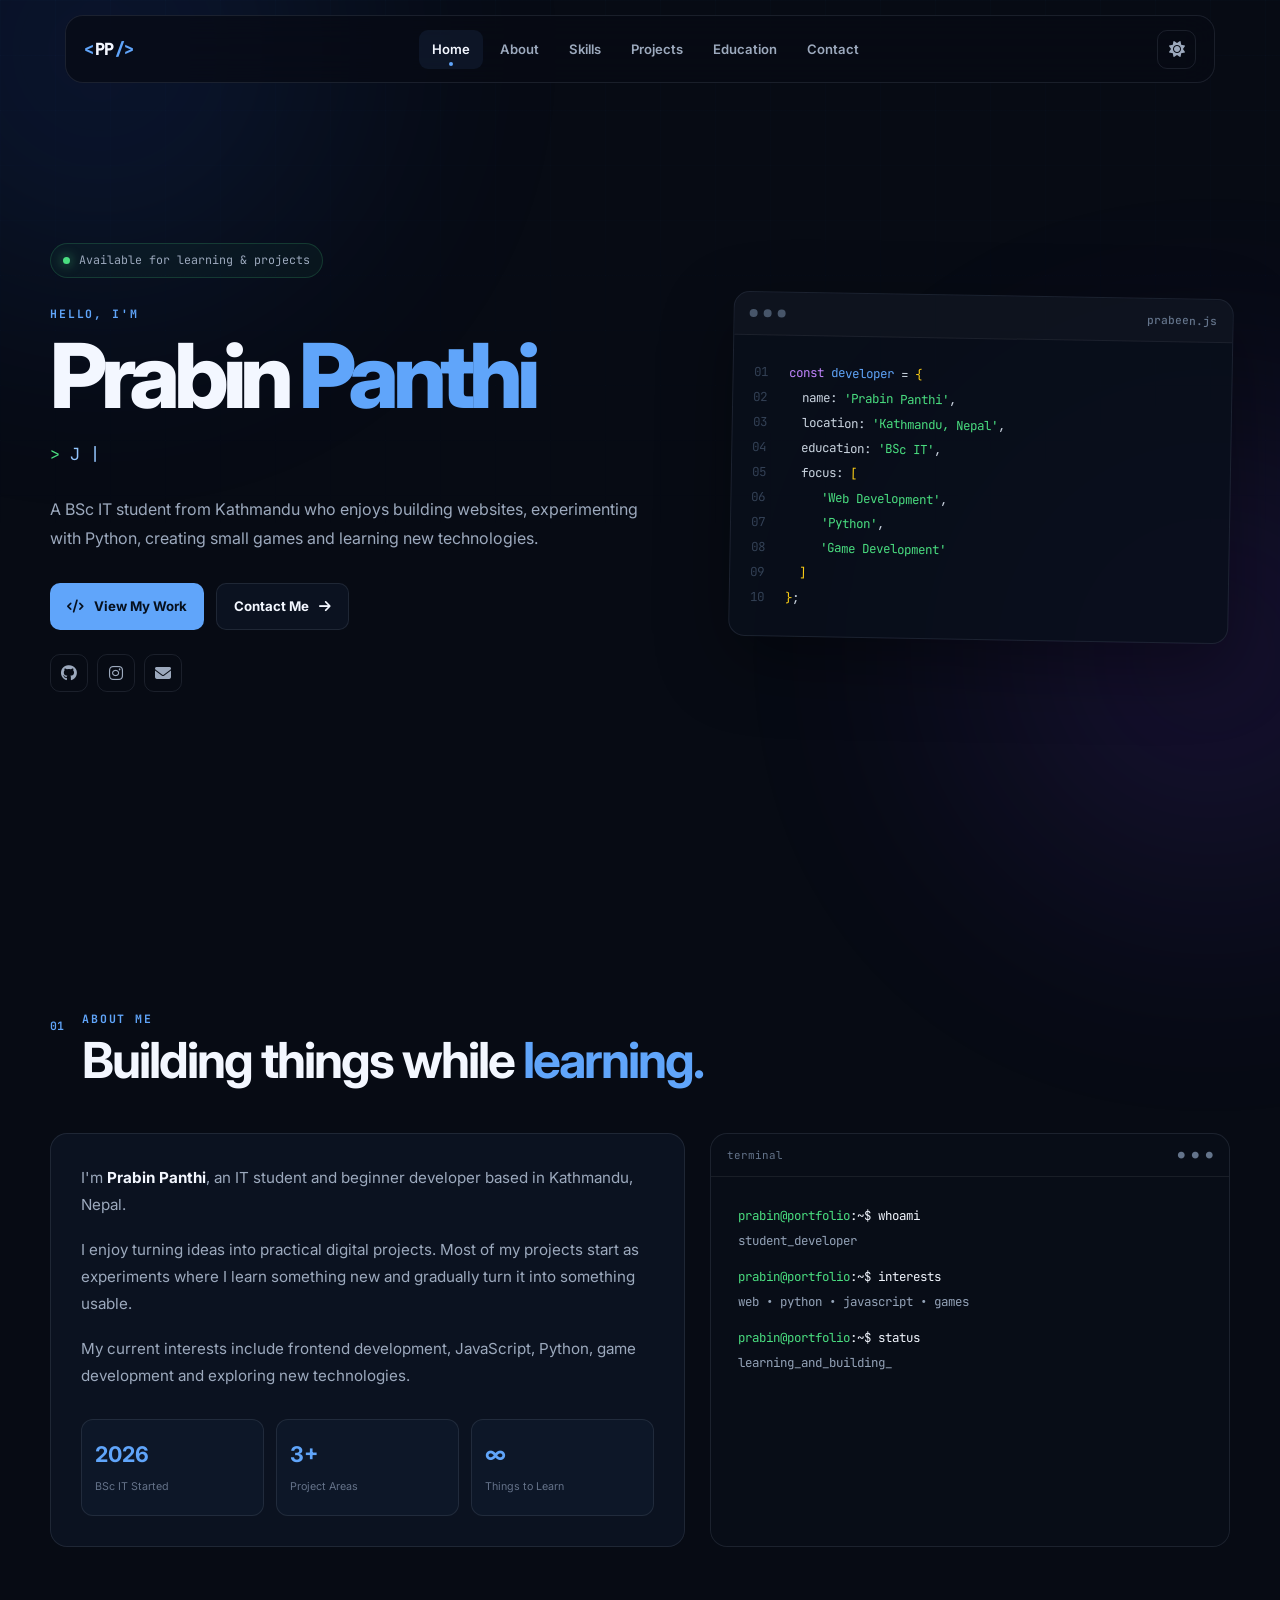
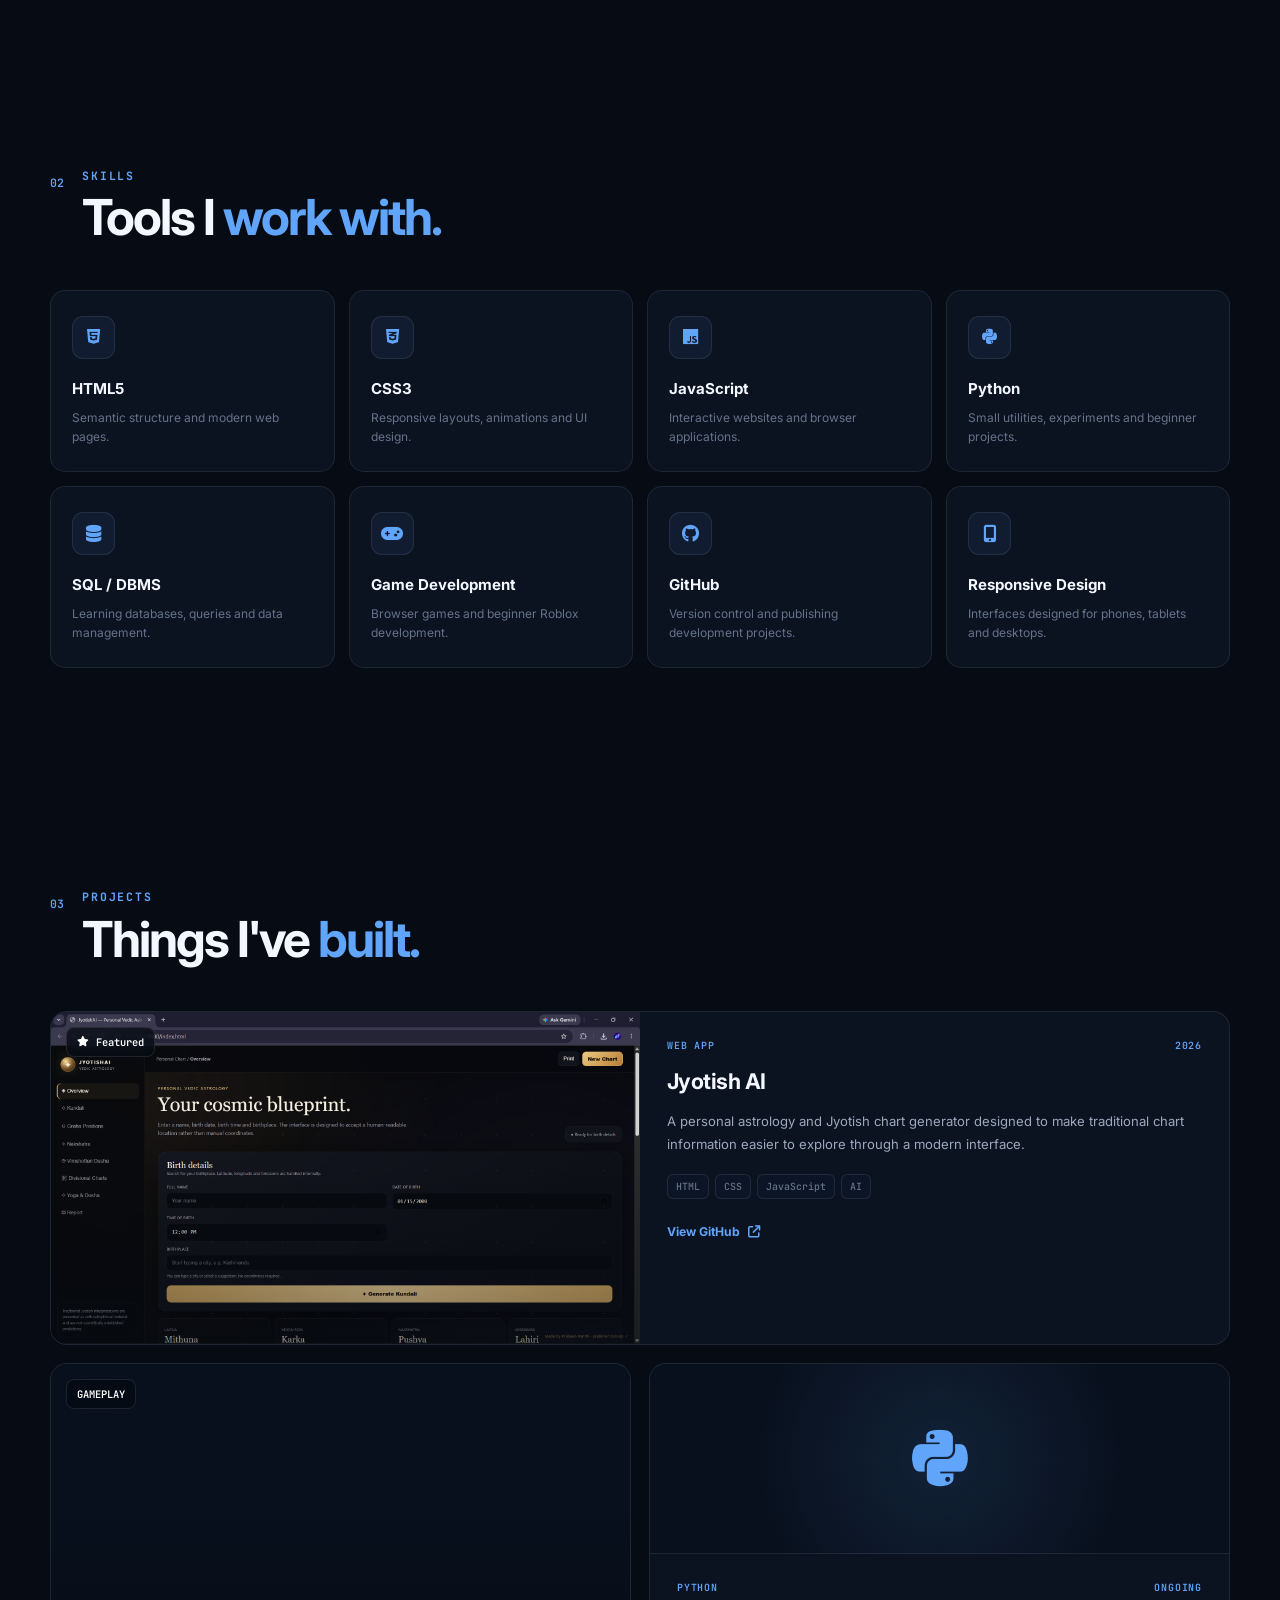
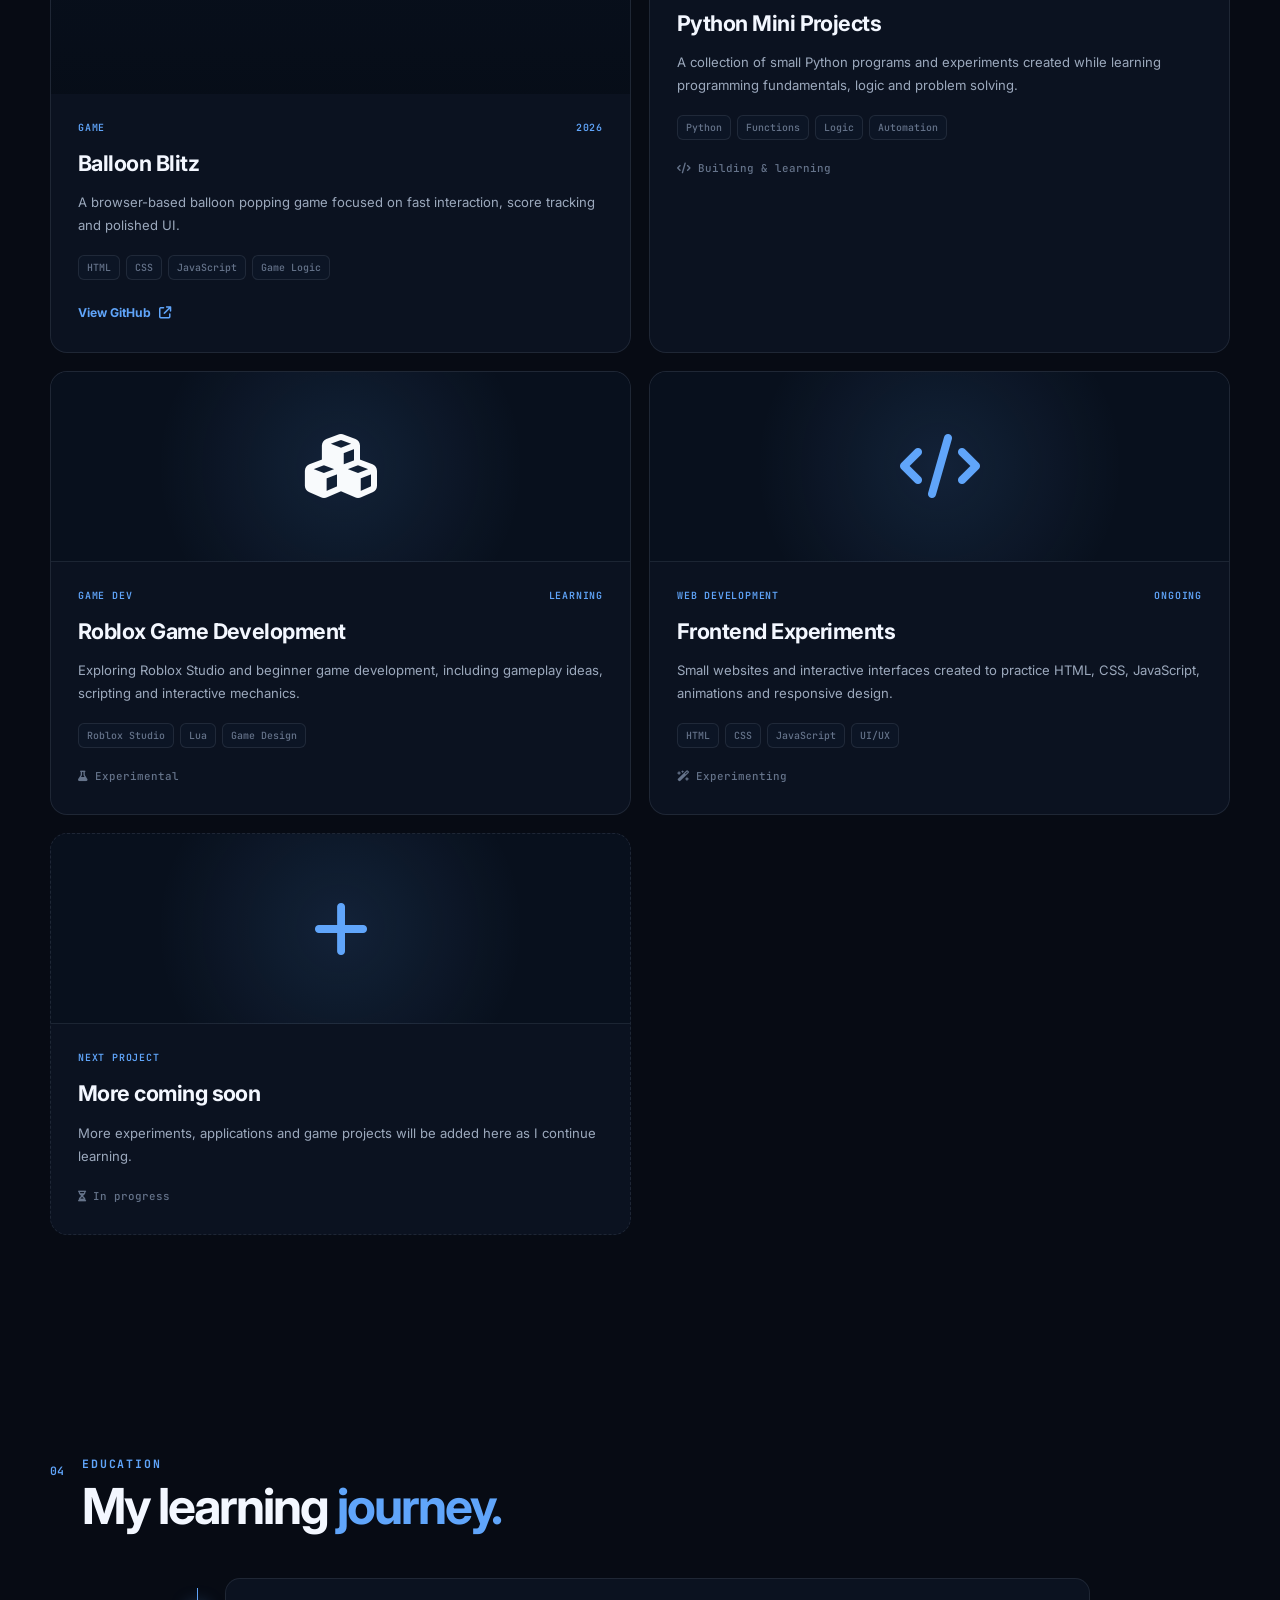
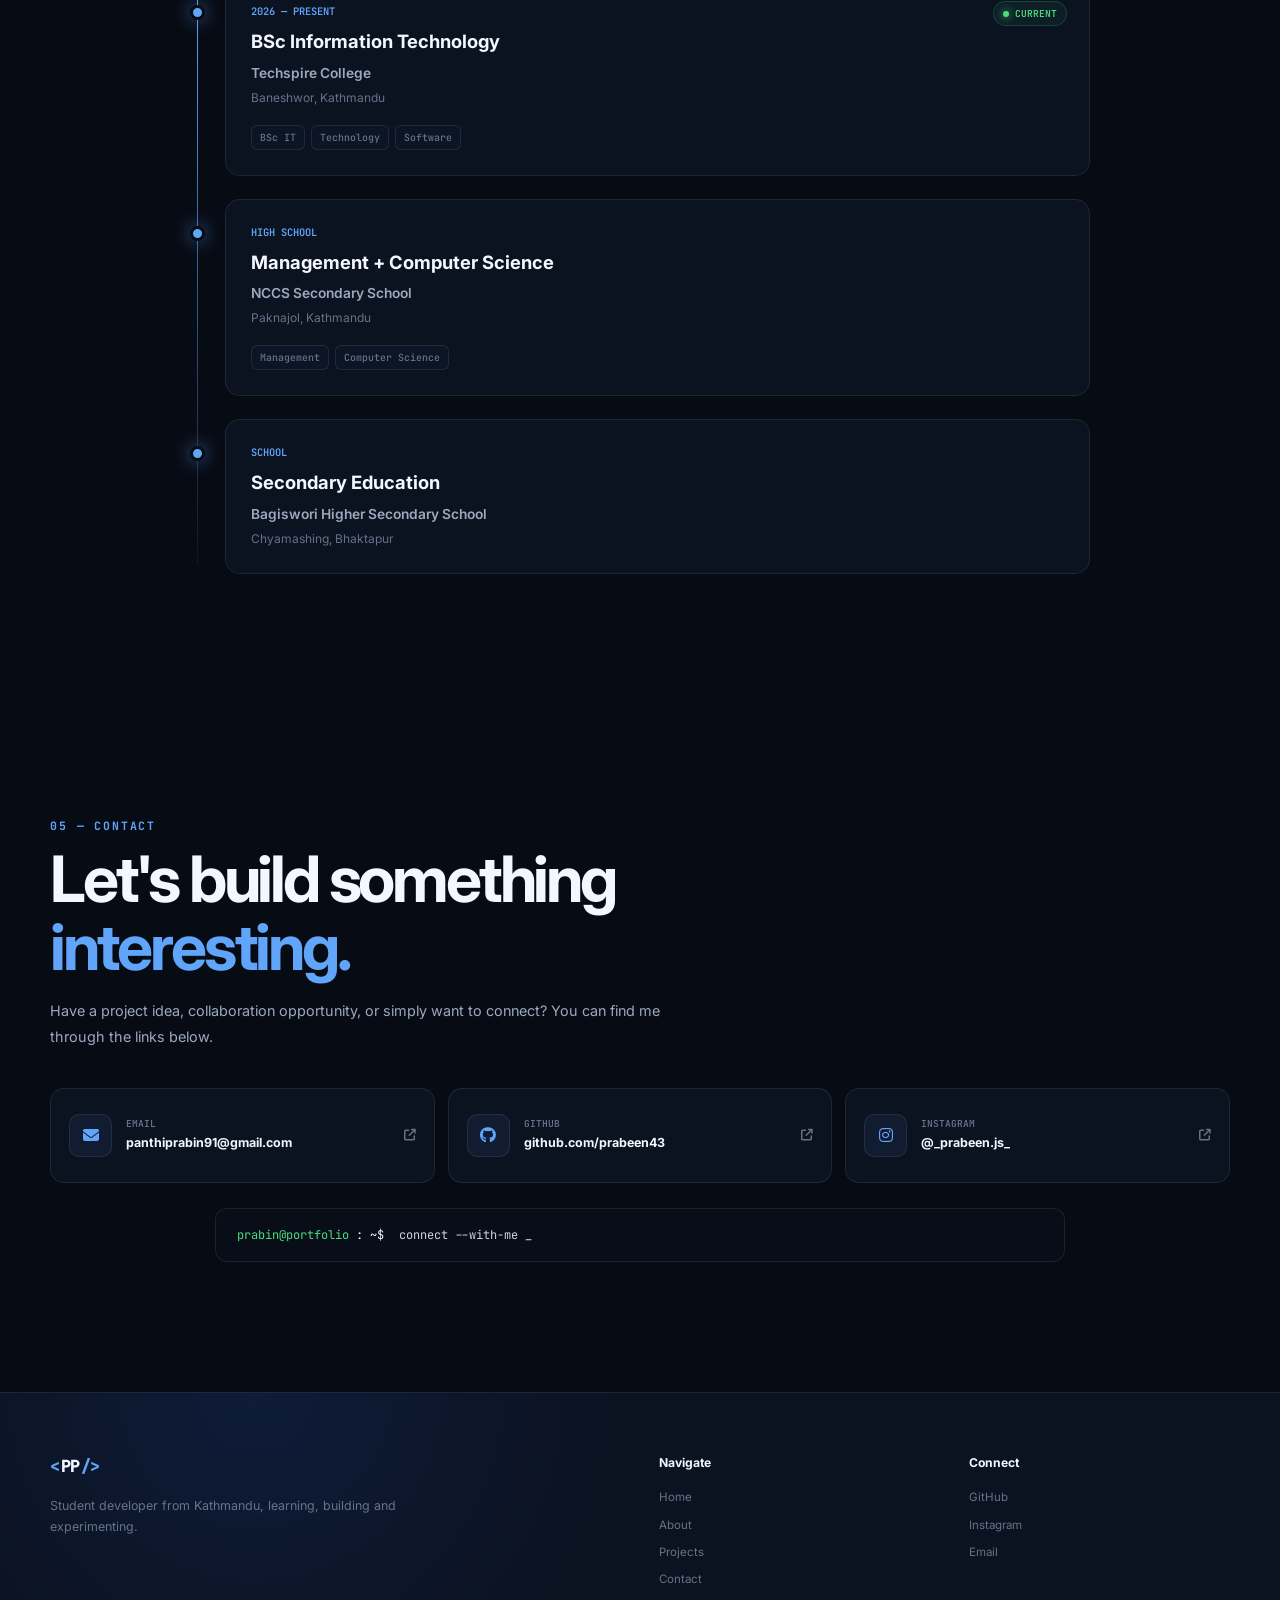
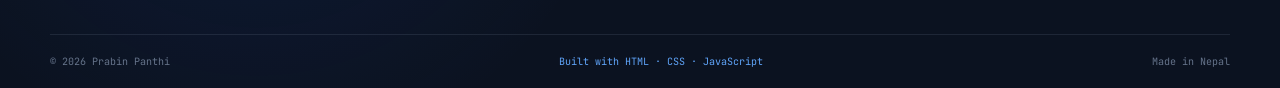
==== commit 8691a867: "Update portfolio" ====
--- a/index.html
+++ b/index.html
@@ -249,15 +249,15 @@
                     </div>
 
                     <div class="terminal-content">
-                        <p><span class="terminal-green">prabeen@portfolio</span>:~$ whoami</p>
+                        <p><span class="terminal-green">prabin@portfolio</span>:~$ whoami</p>
                         <p class="terminal-output">student_developer</p>
 
-                        <p><span class="terminal-green">prabeen@portfolio</span>:~$ interests</p>
+                        <p><span class="terminal-green">prabin@portfolio</span>:~$ interests</p>
                         <p class="terminal-output">
                             web • python • javascript • games
                         </p>
 
-                        <p><span class="terminal-green">prabeen@portfolio</span>:~$ status</p>
+                        <p><span class="terminal-green">prabin@portfolio</span>:~$ status</p>
                         <p class="terminal-output">
                             learning_and_building<span class="blink">_</span>
                         </p>
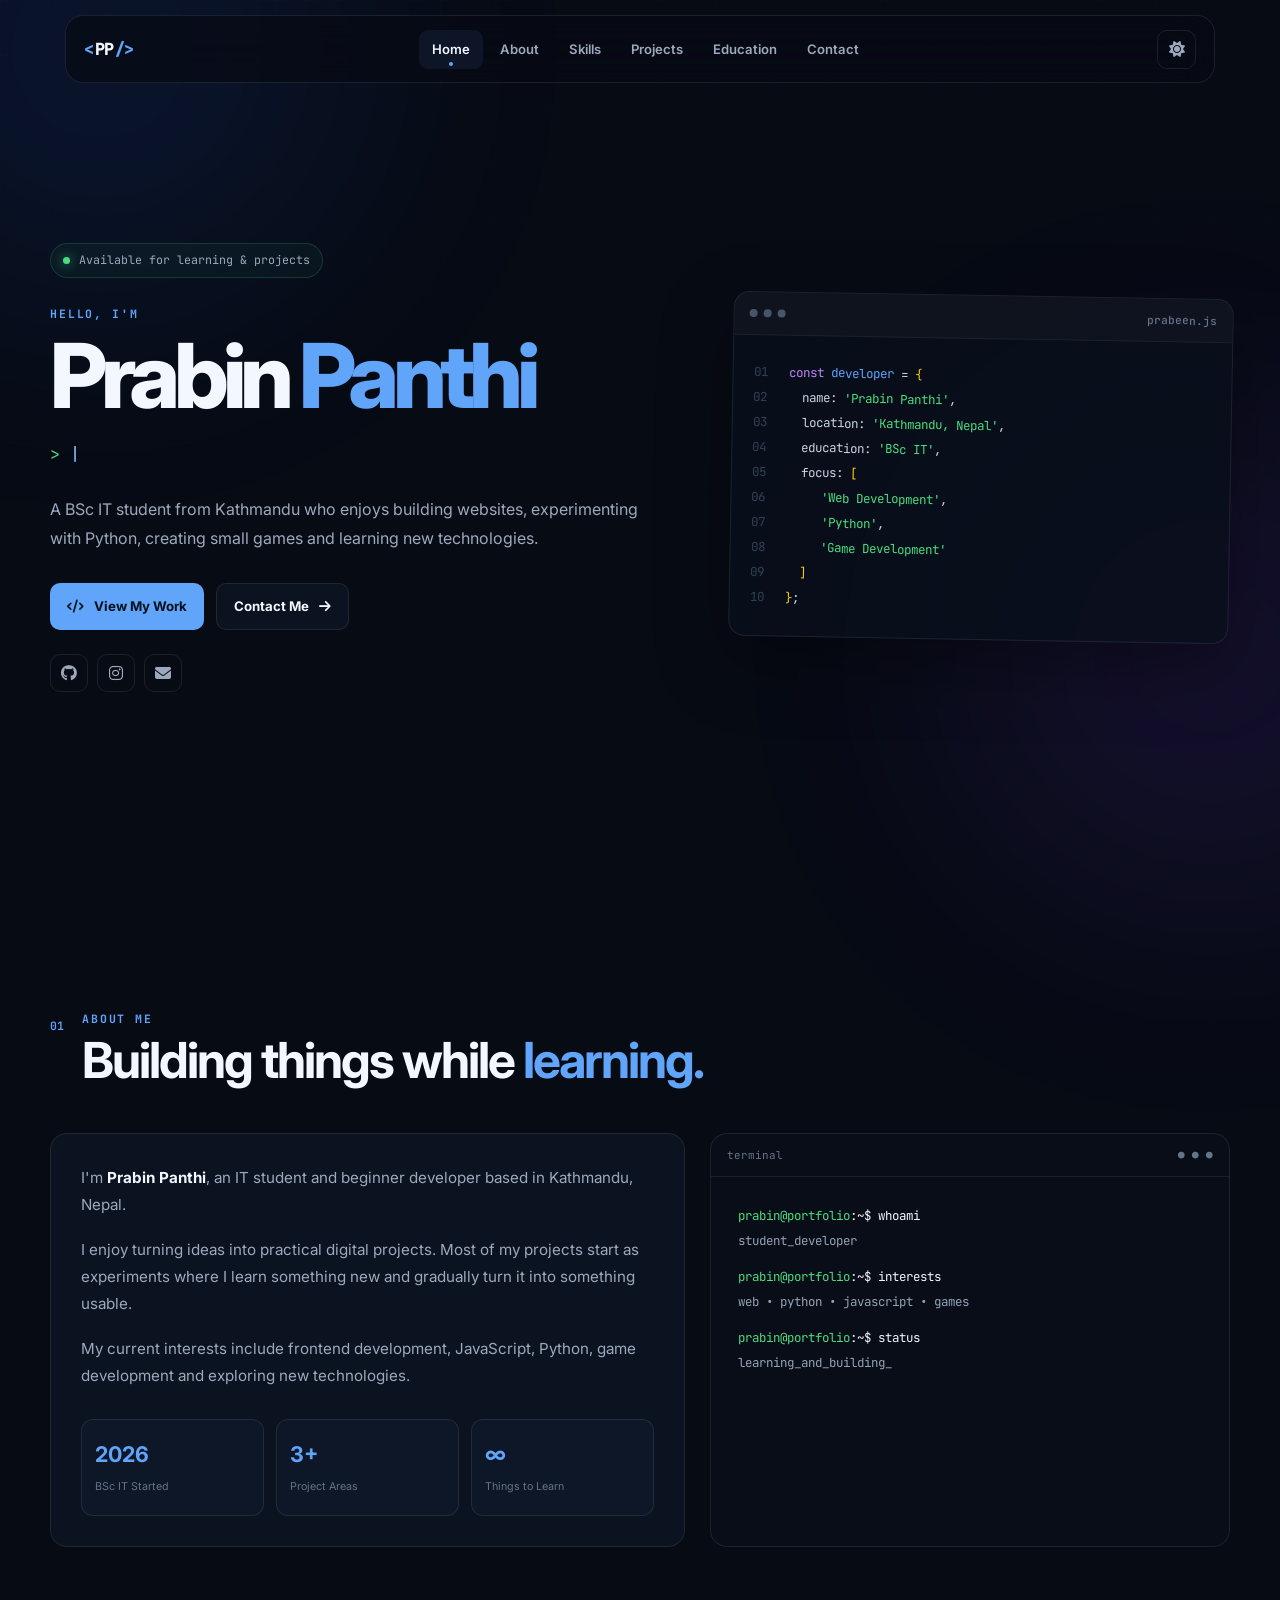
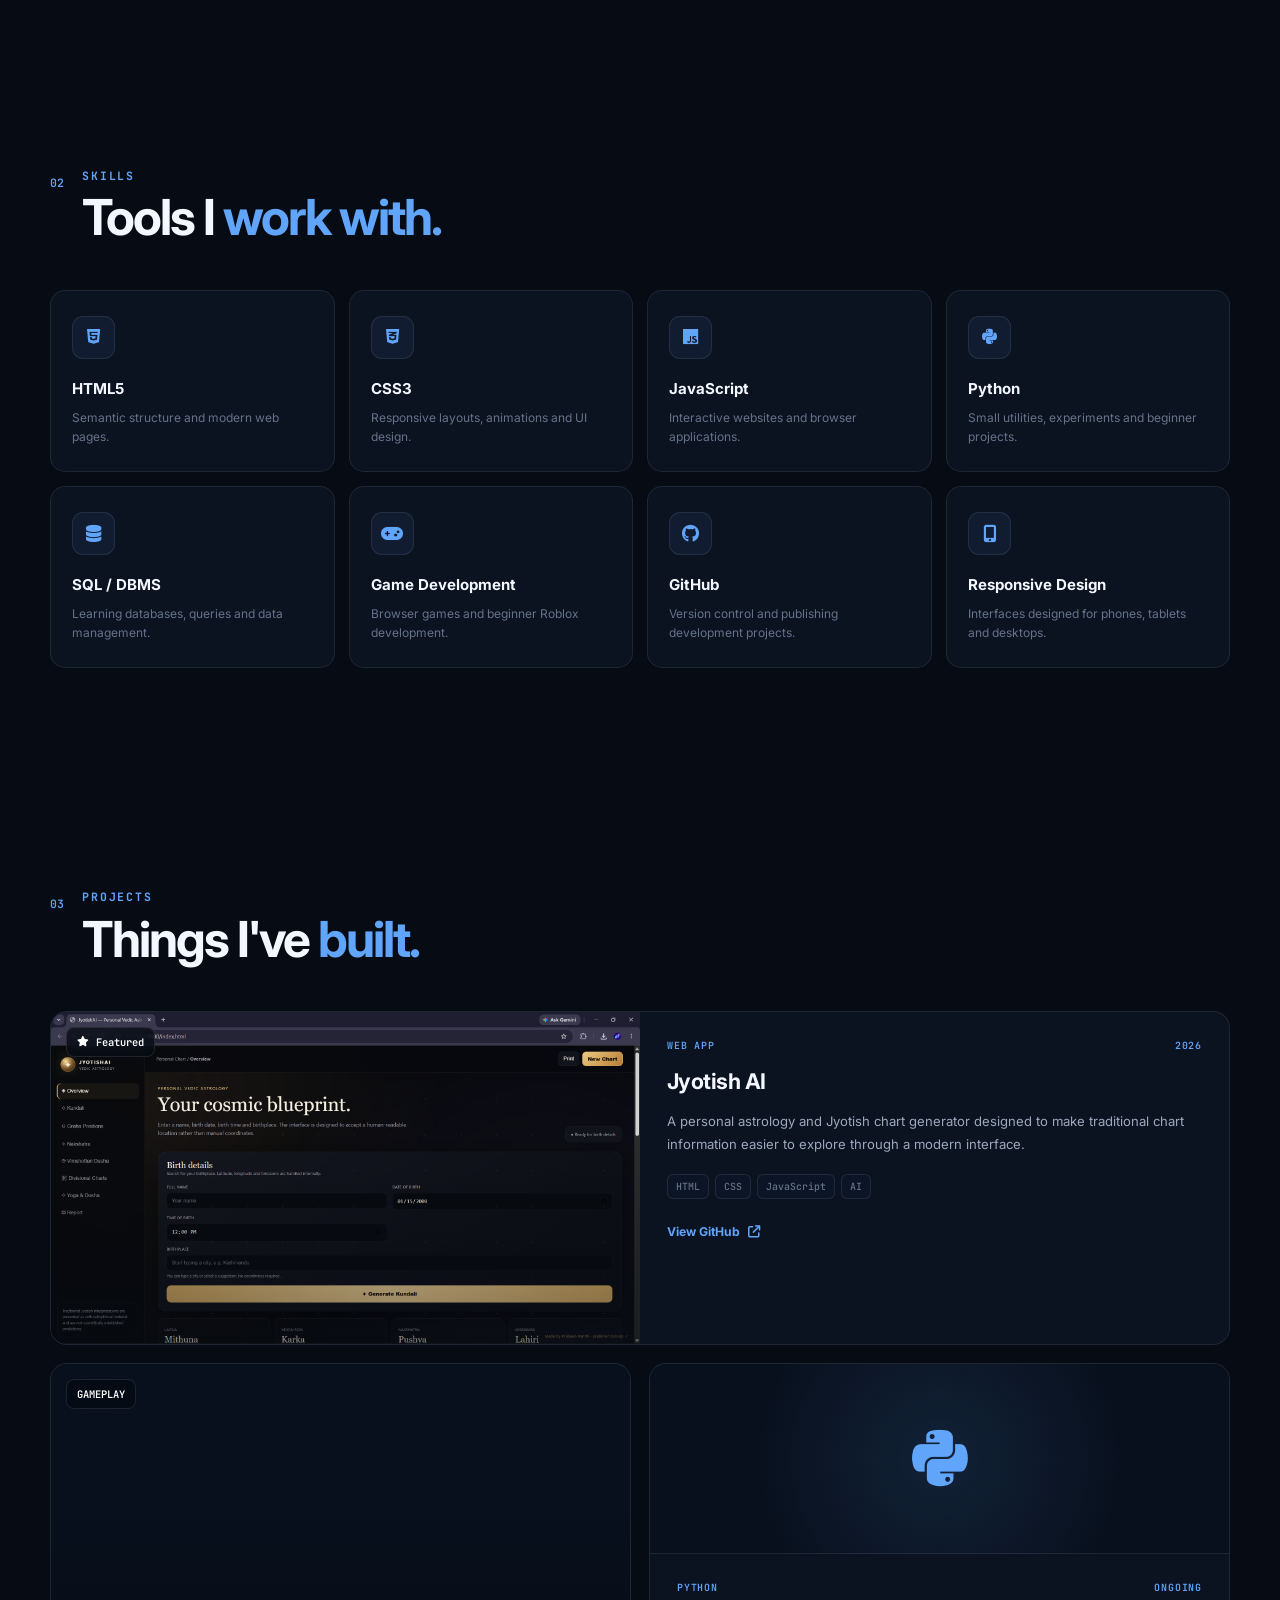
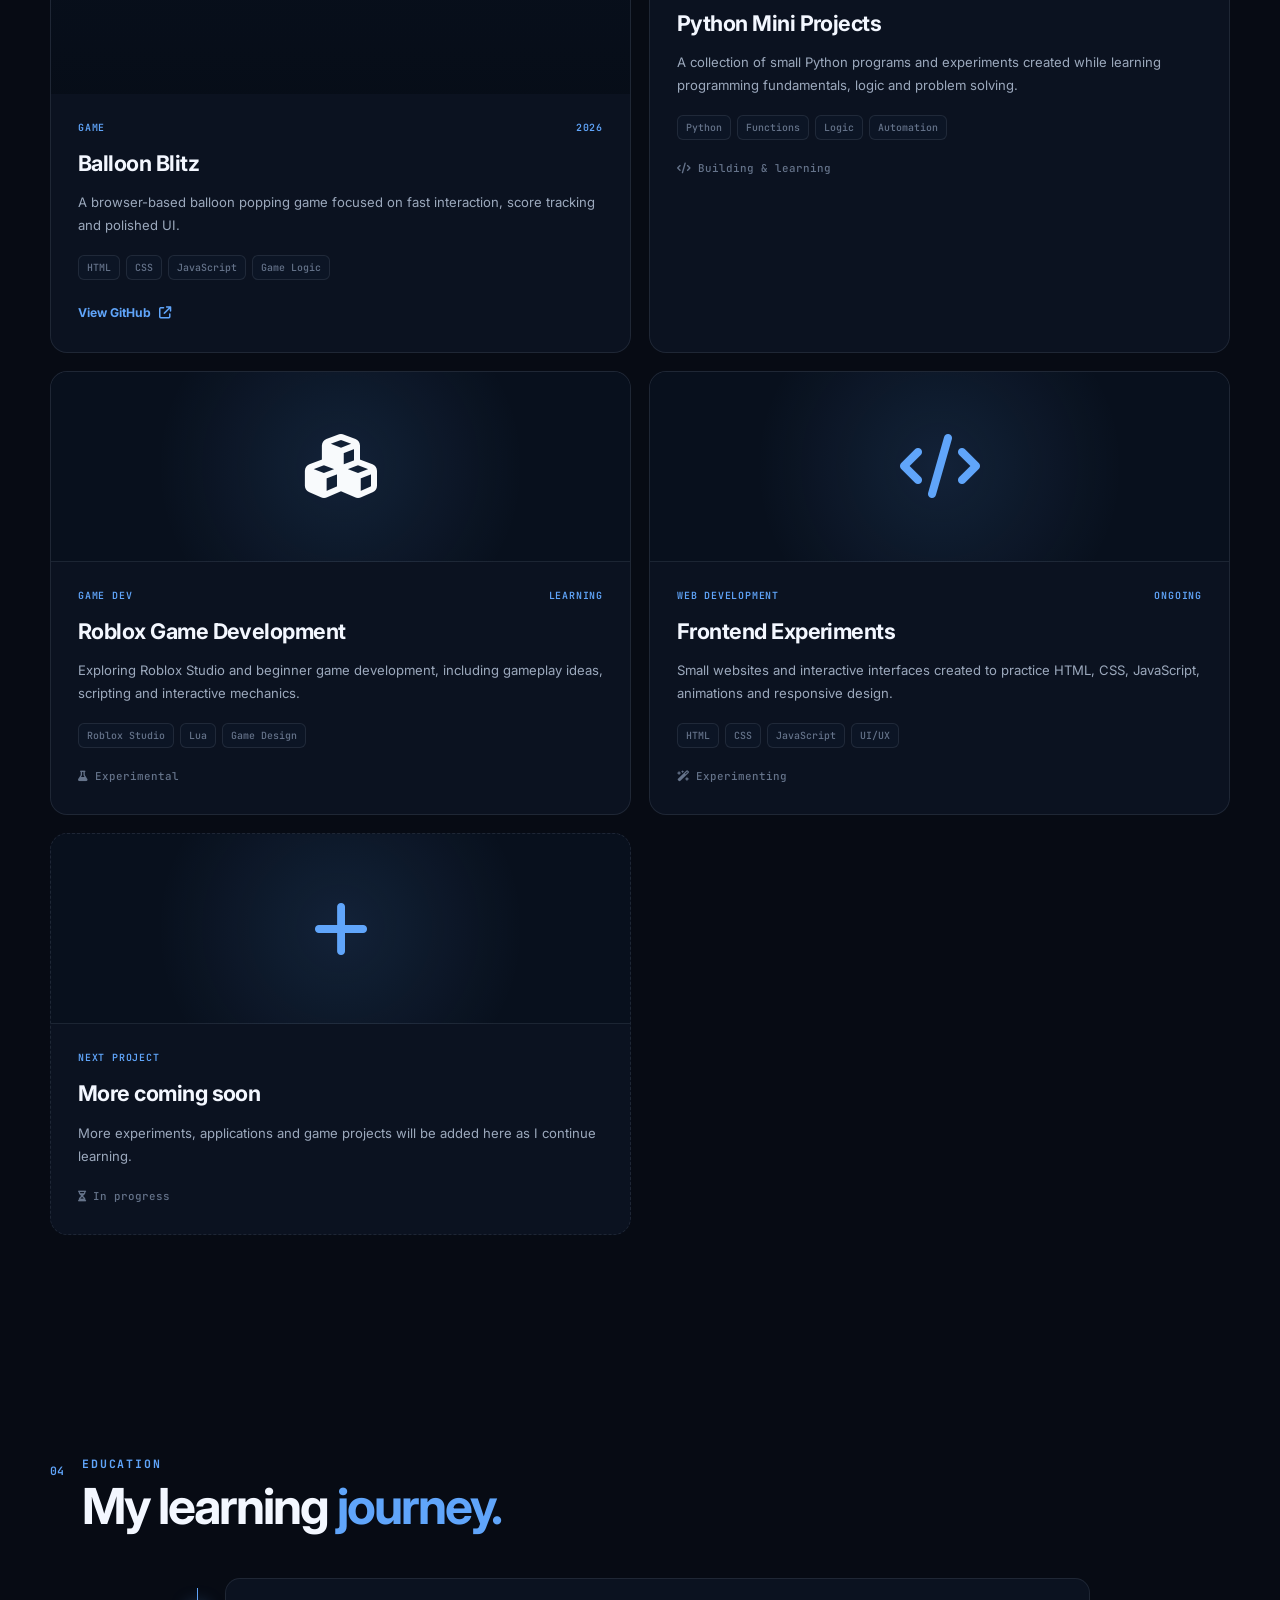
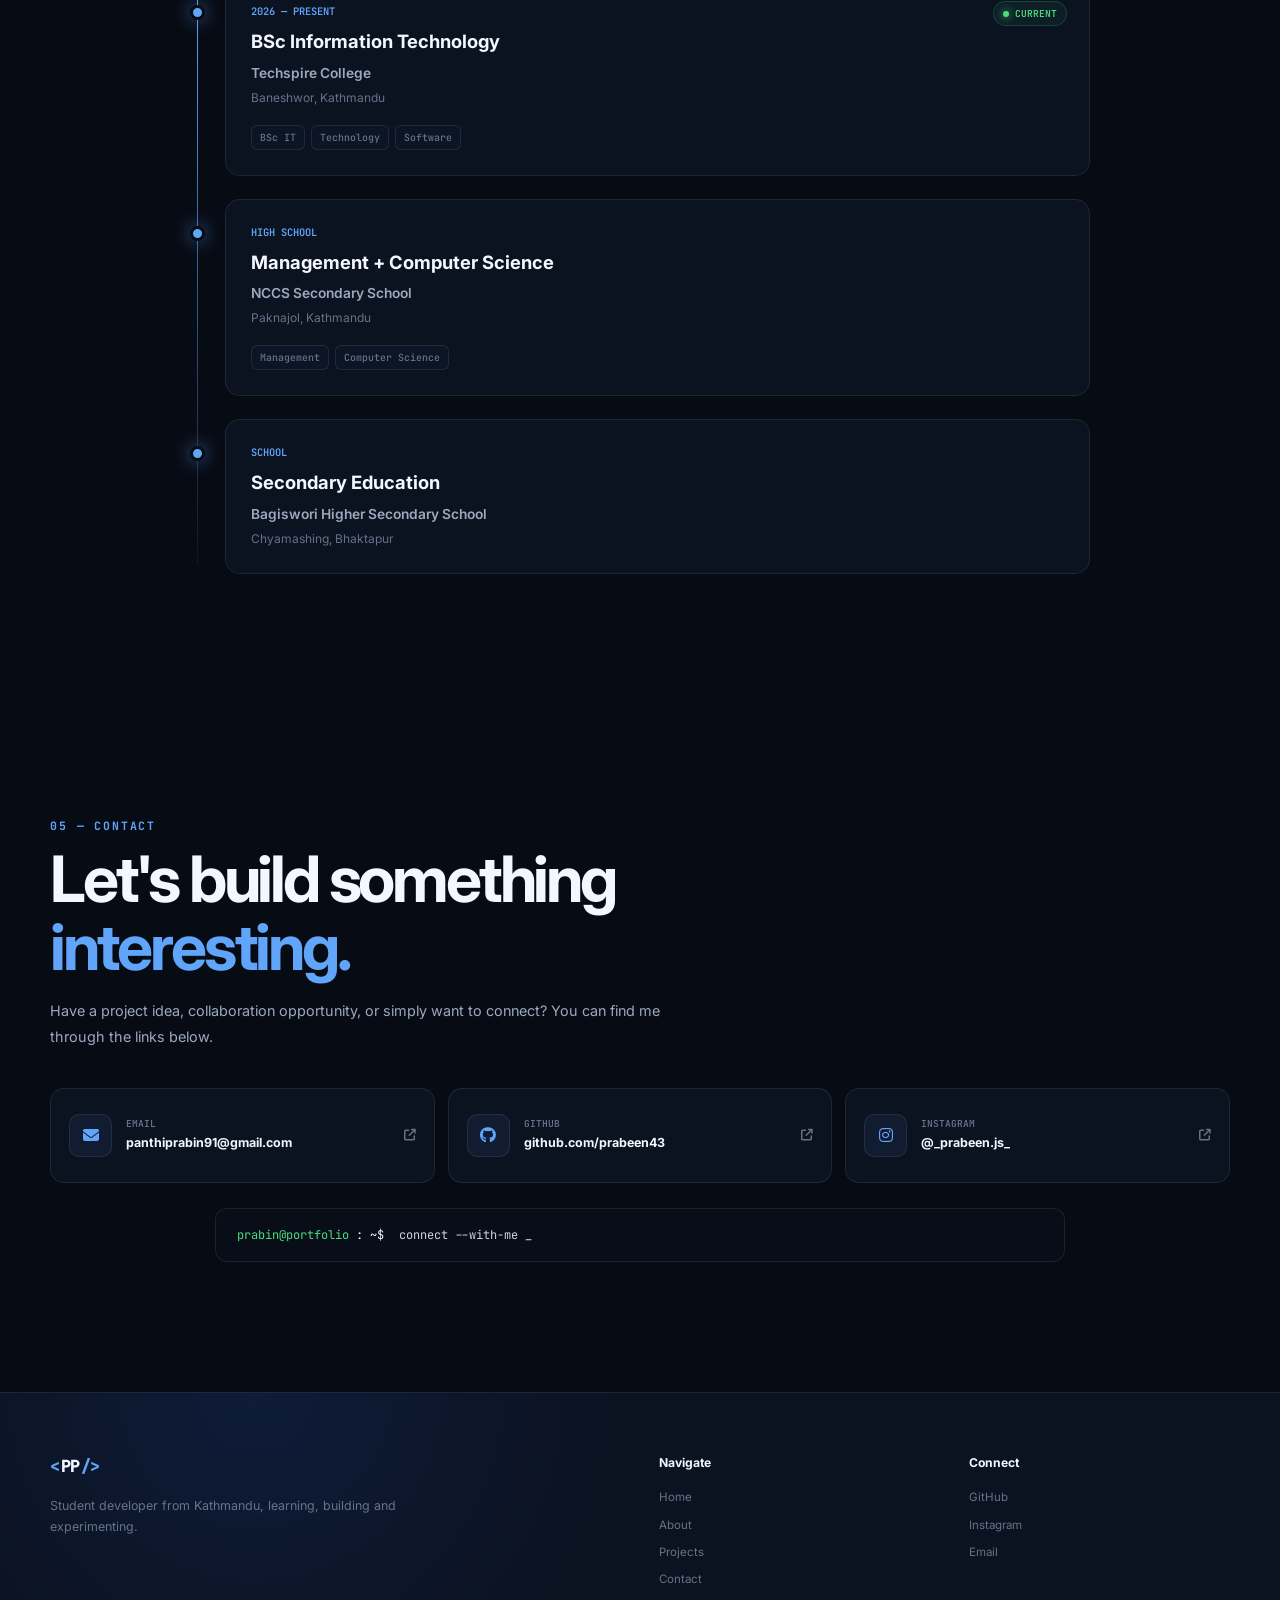
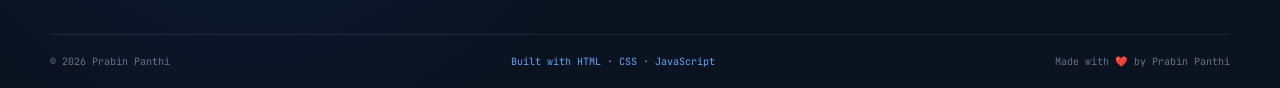
==== commit 8f23f5cf: "Update portfolio" ====
--- a/index.html
+++ b/index.html
@@ -777,7 +777,7 @@
             </span>
 
             <span>
-                Made in Nepal
+                Made with ❤️ by Prabin Panthi
             </span>
         </div>
 
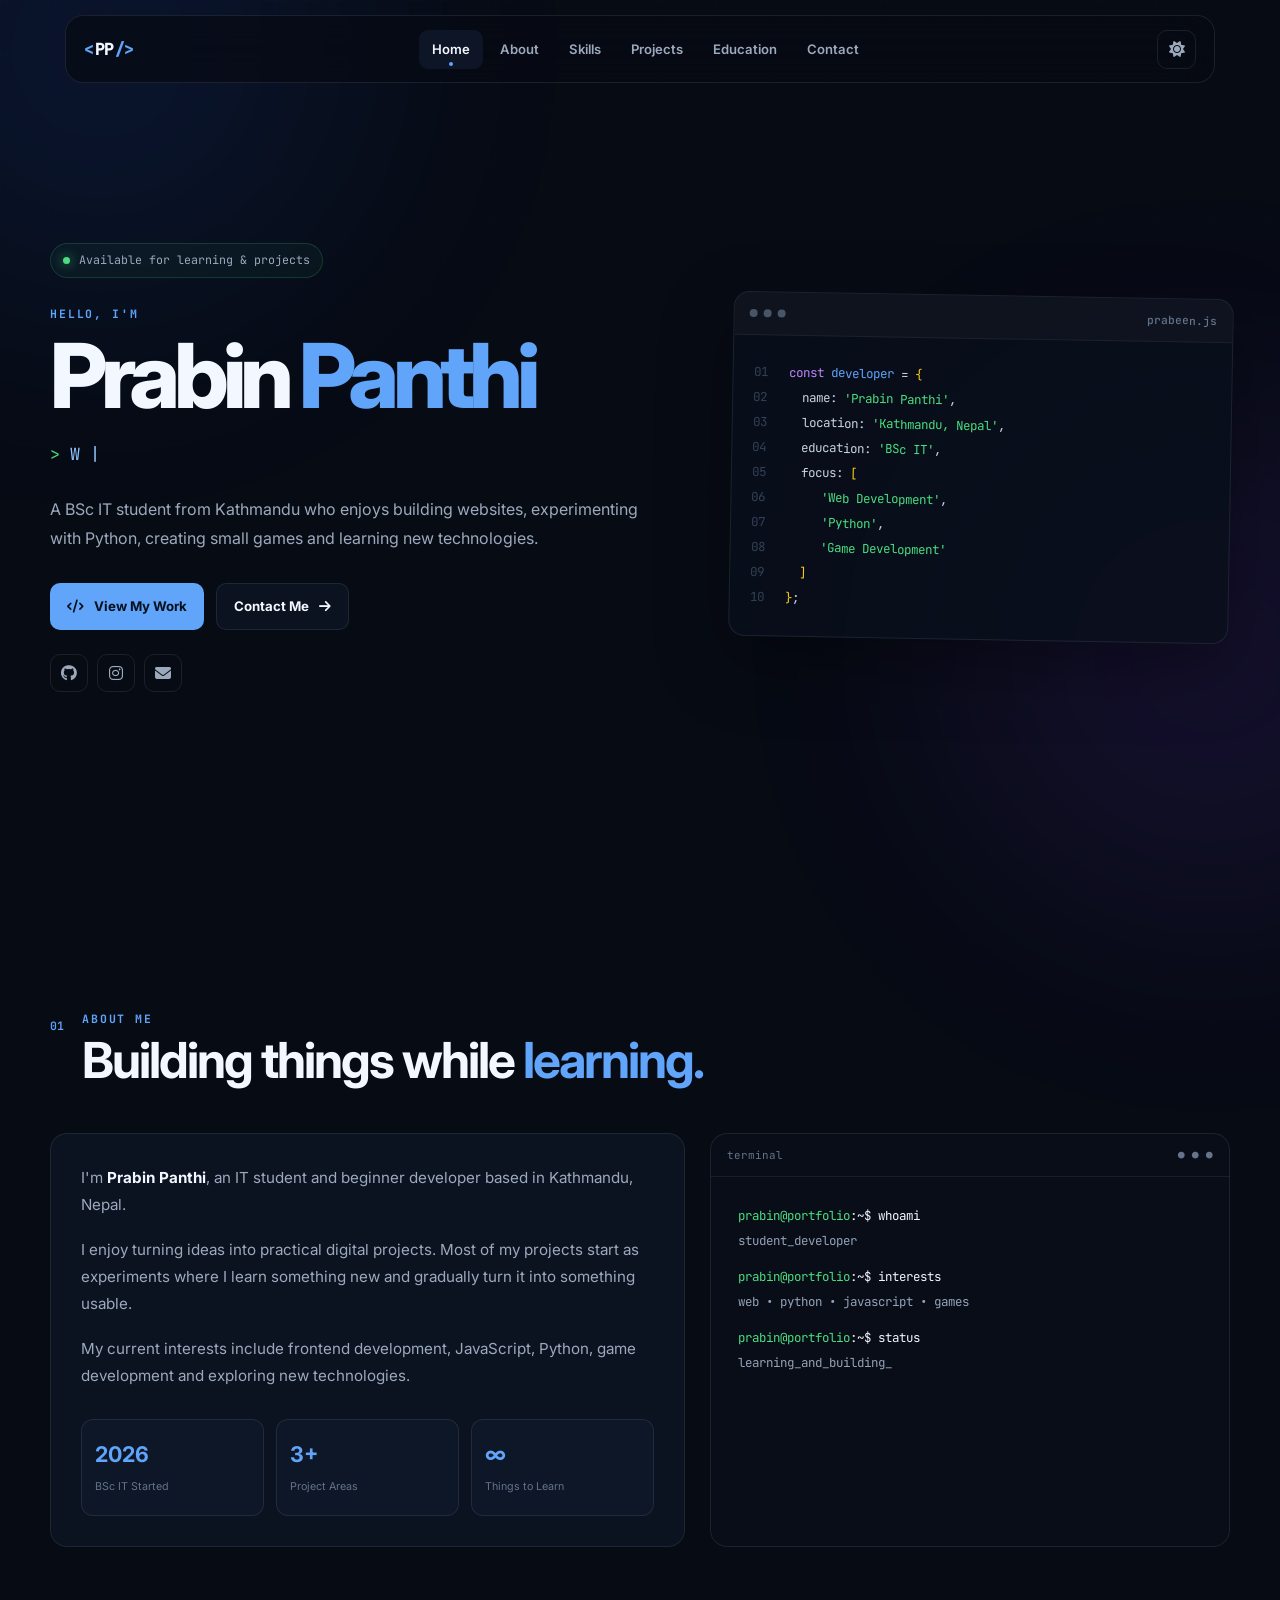
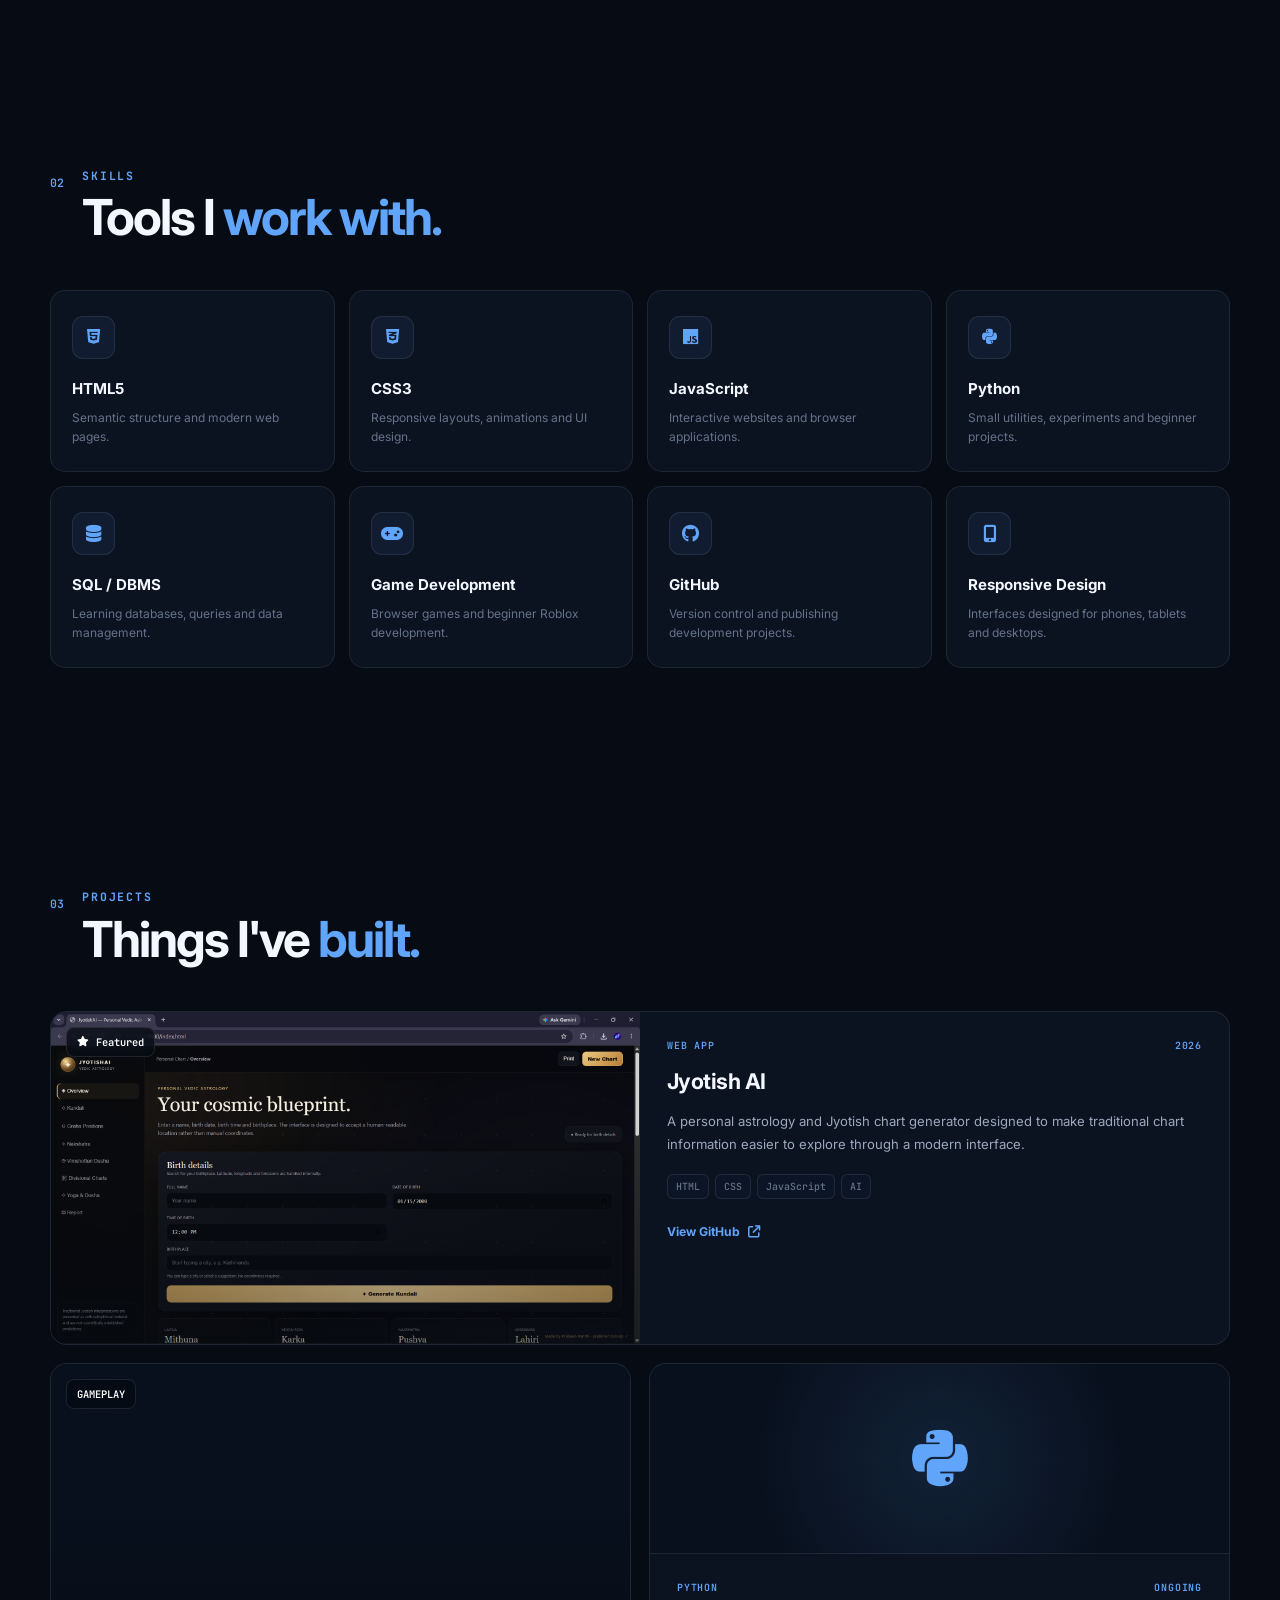
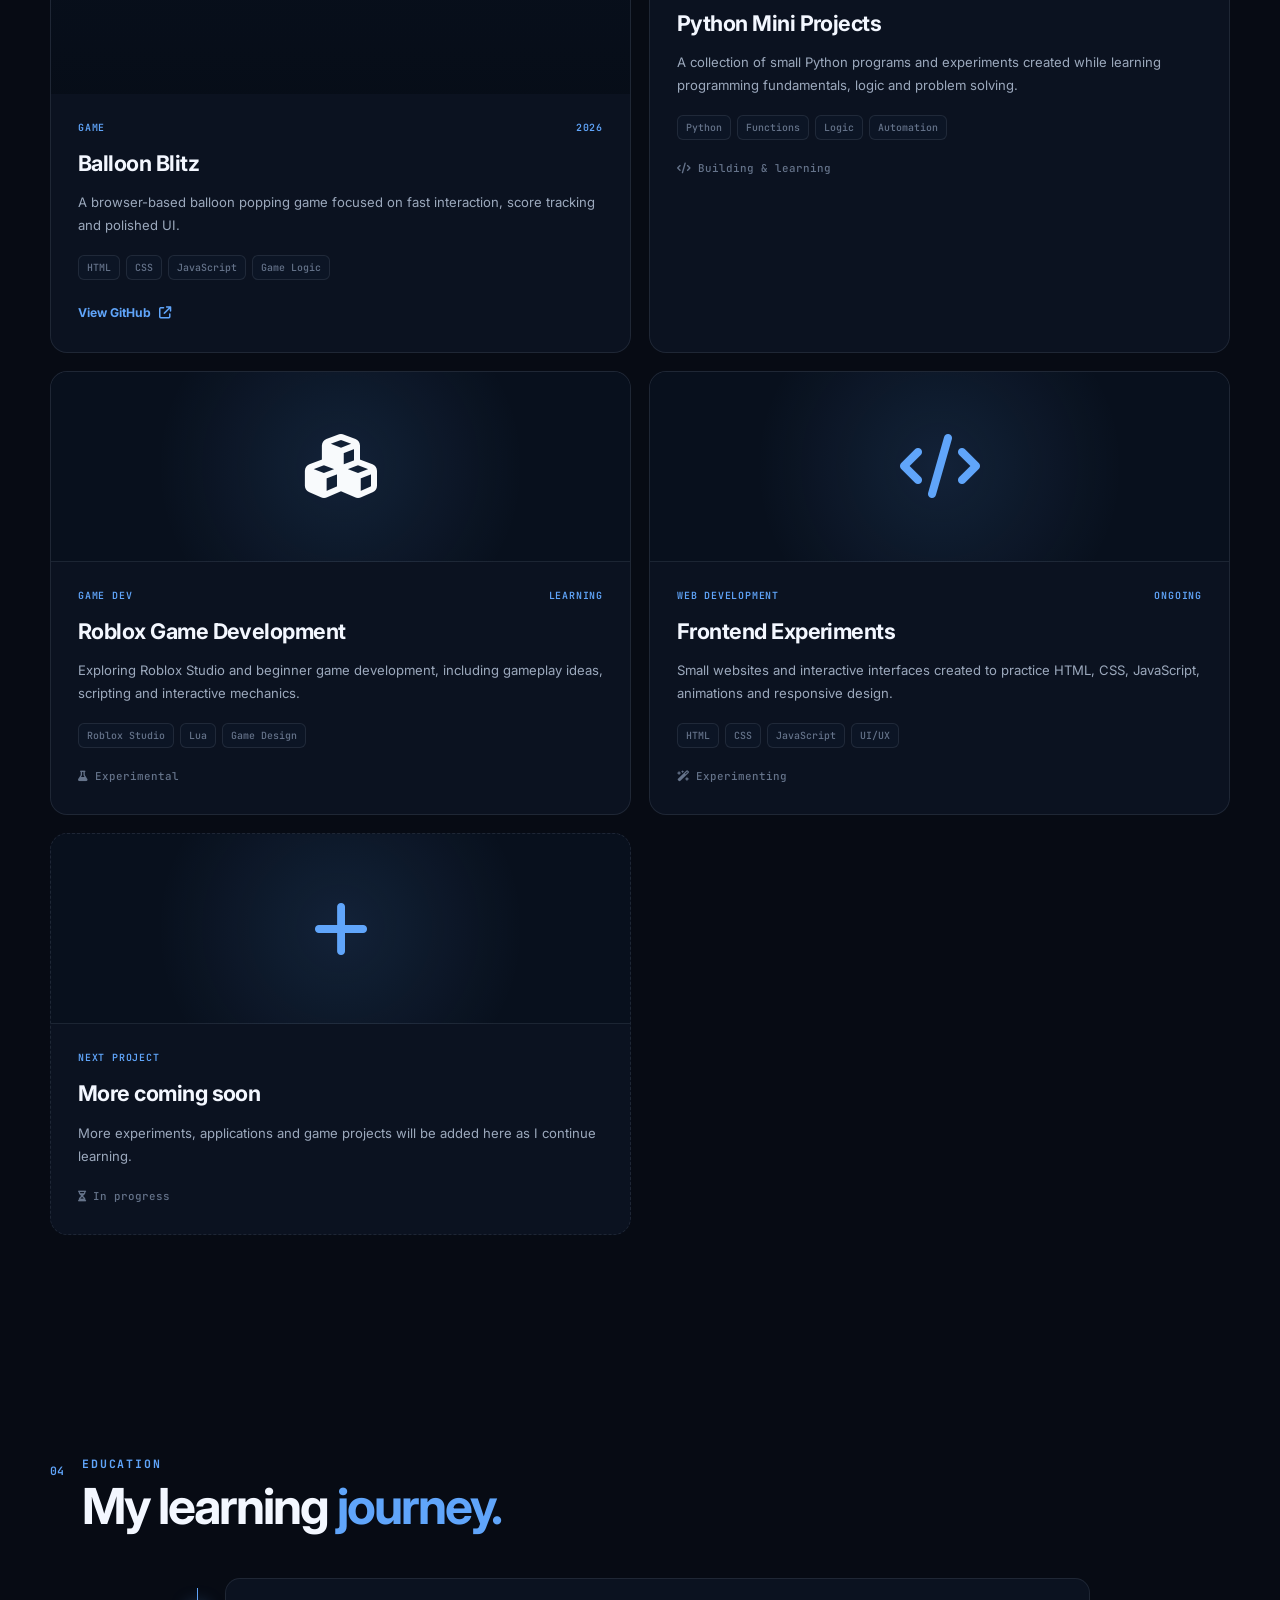
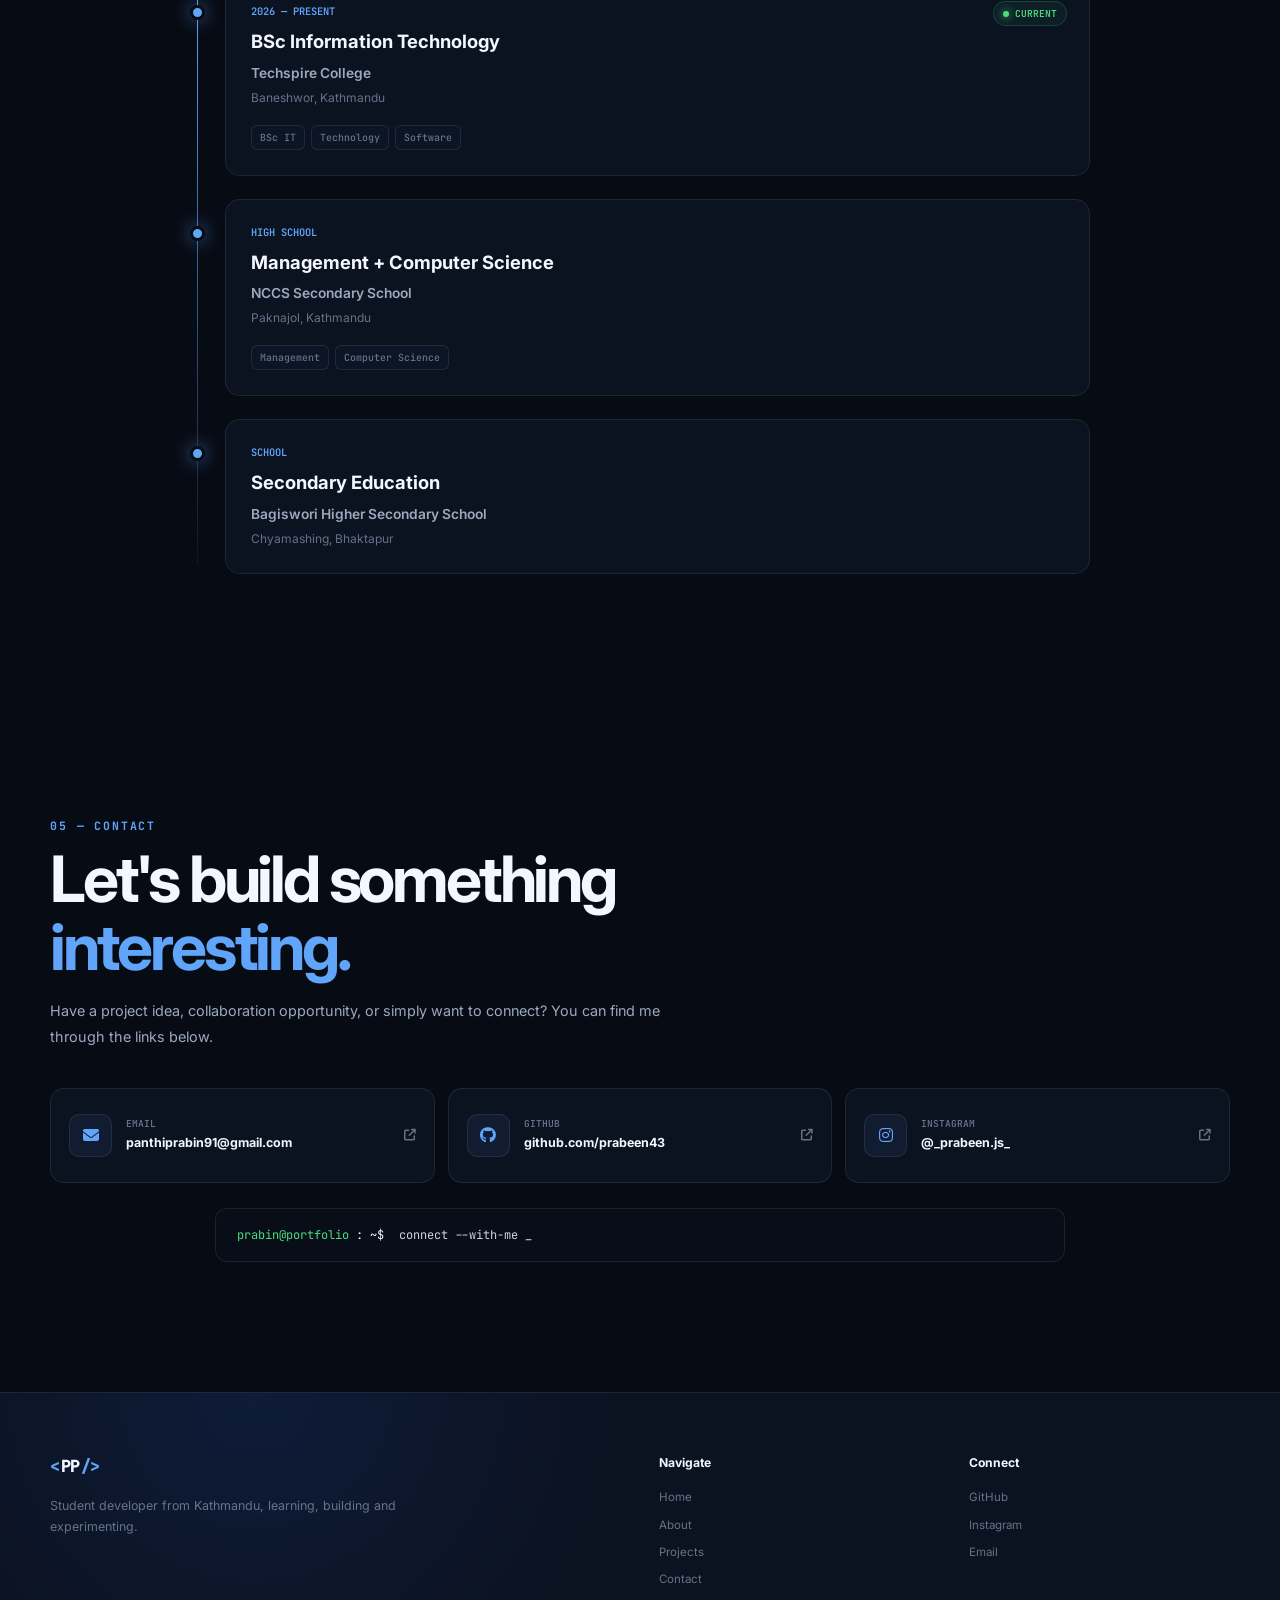
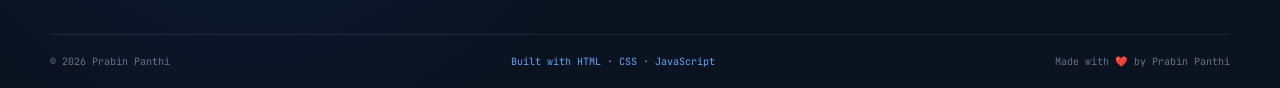
==== commit afc7fe44: "Update portfolio" ====
--- a/index.html
+++ b/index.html
@@ -1,6 +1,19 @@
 <!DOCTYPE html>
 <html lang="en">
 <head>
+    <!-- Google Analytics -->
+<script async src="https://www.googletagmanager.com/gtag/js?id=G-0WJ53CR71H"></script>
+<script>
+    window.dataLayer = window.dataLayer || [];
+
+    function gtag() {
+        dataLayer.push(arguments);
+    }
+
+    gtag('js', new Date());
+
+    gtag('config', 'G-0WJ53CR71H');
+</script>
     <meta charset="UTF-8">
     <meta name="viewport" content="width=device-width, initial-scale=1.0">
 
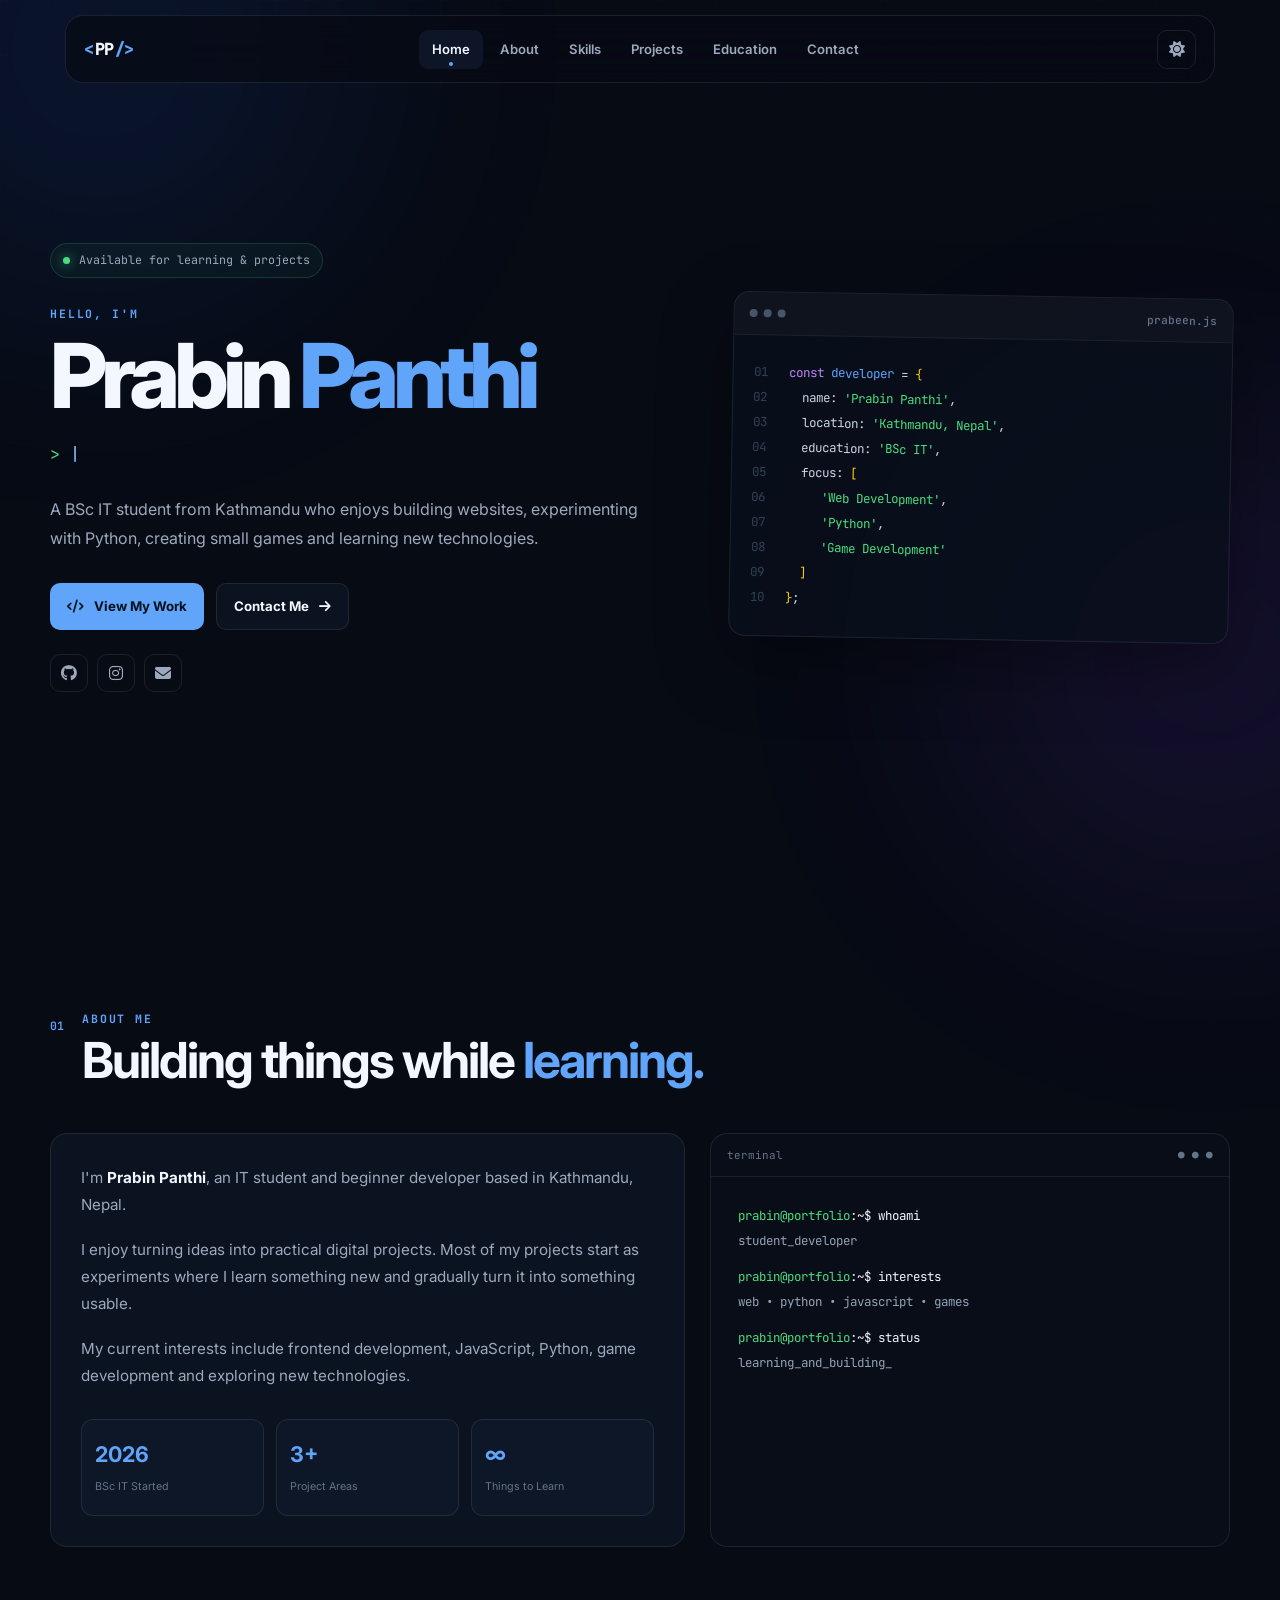
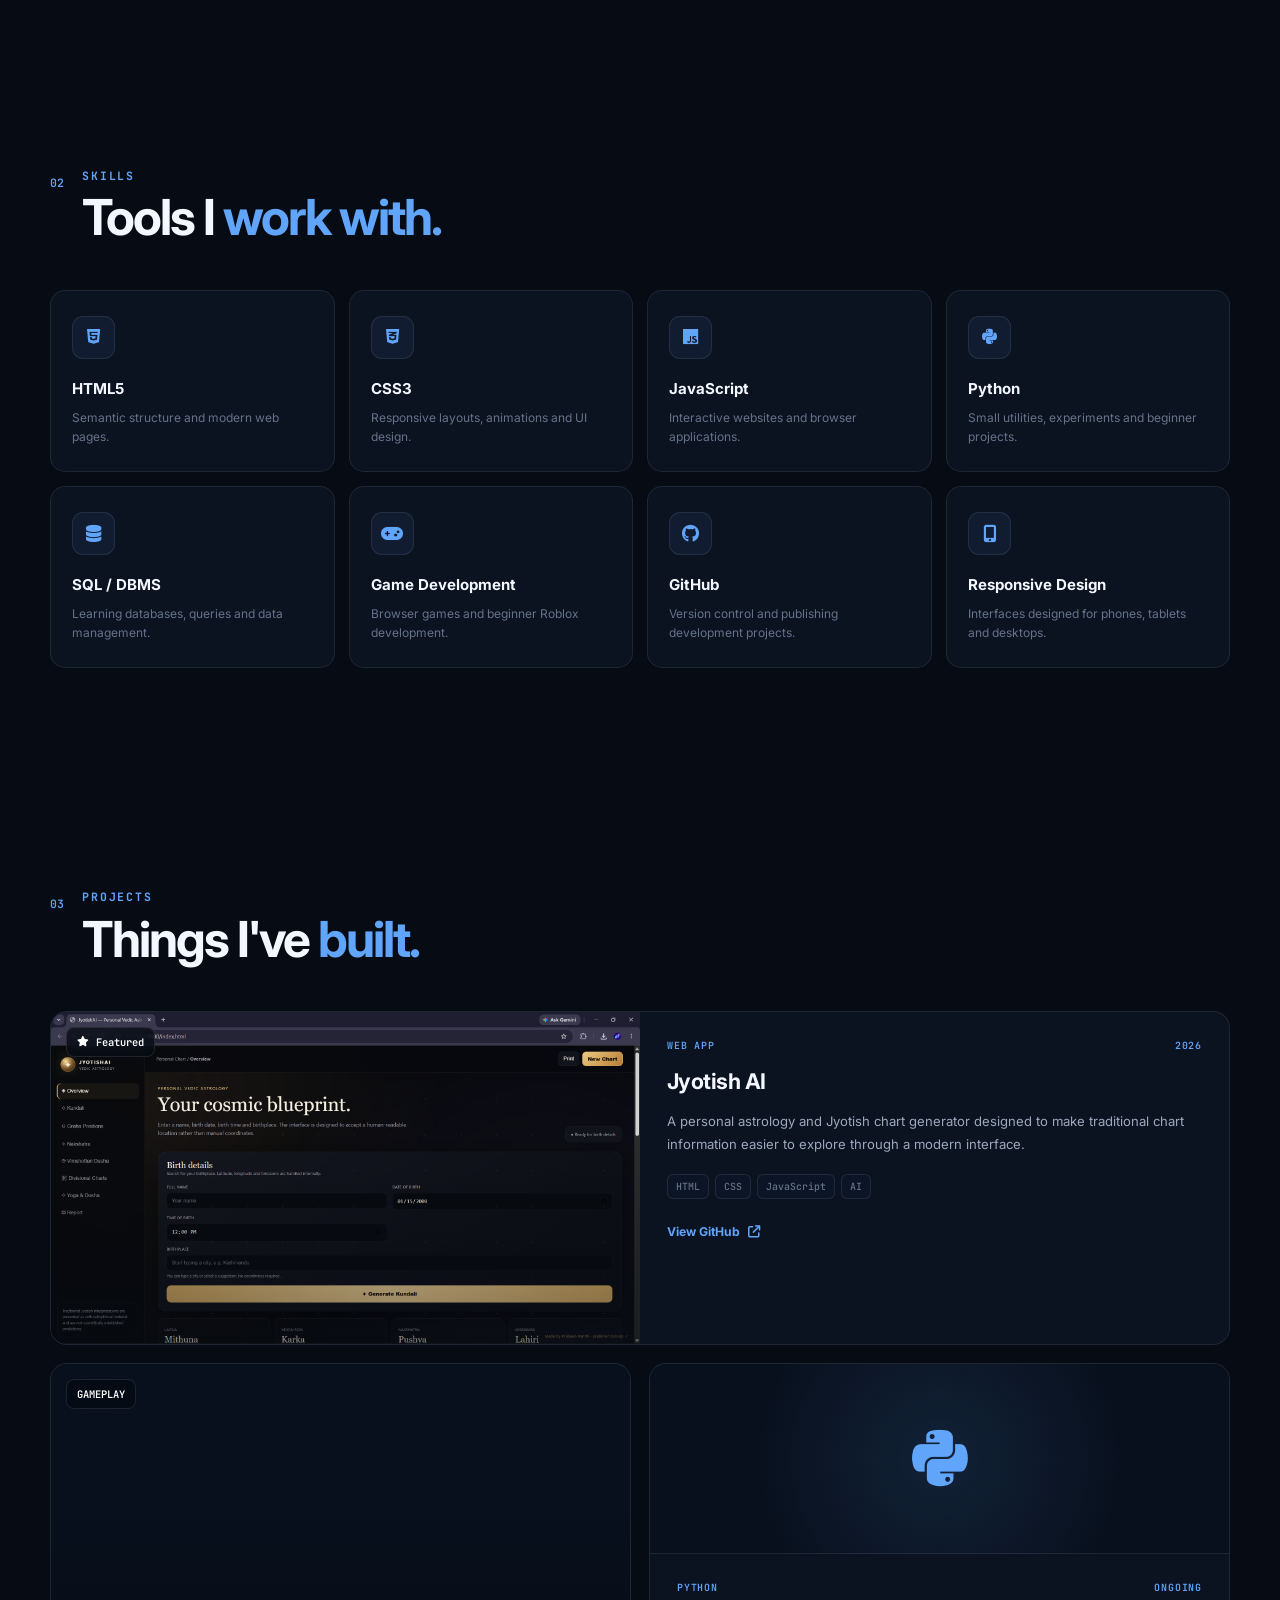
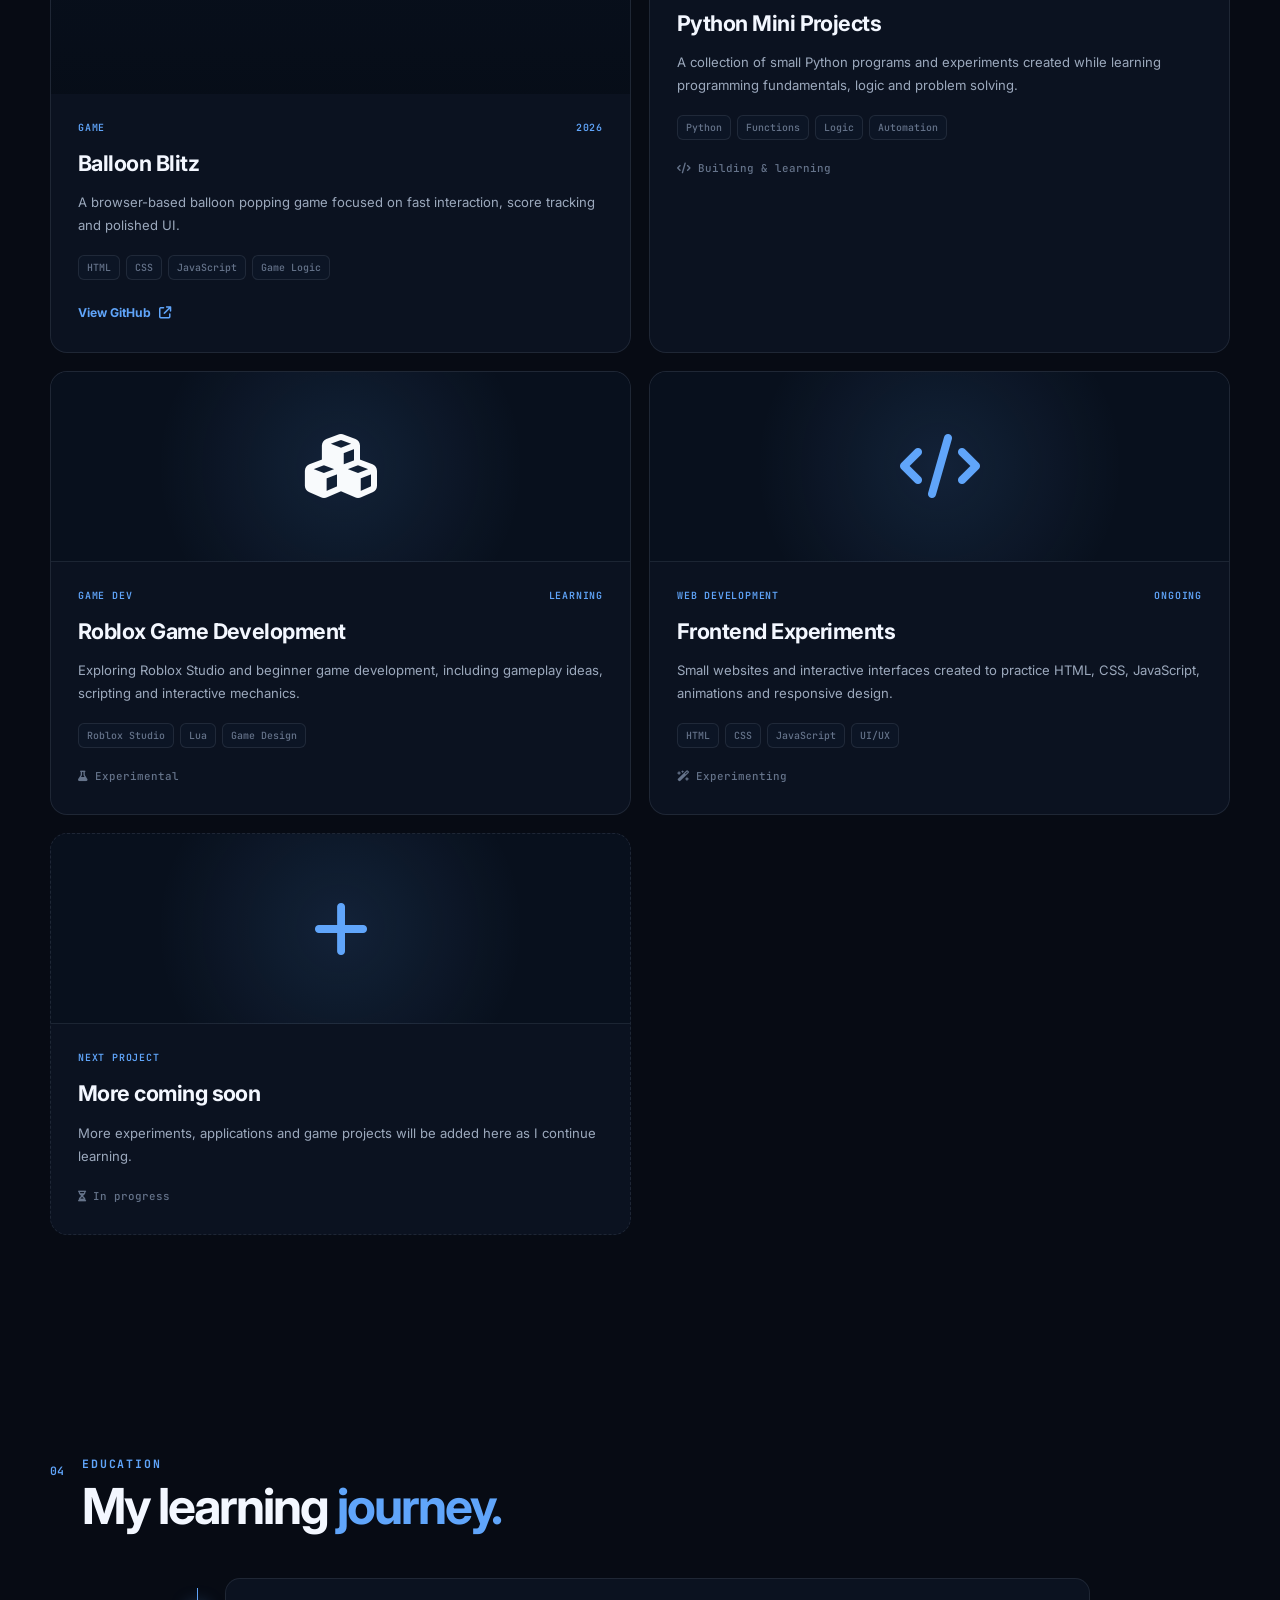
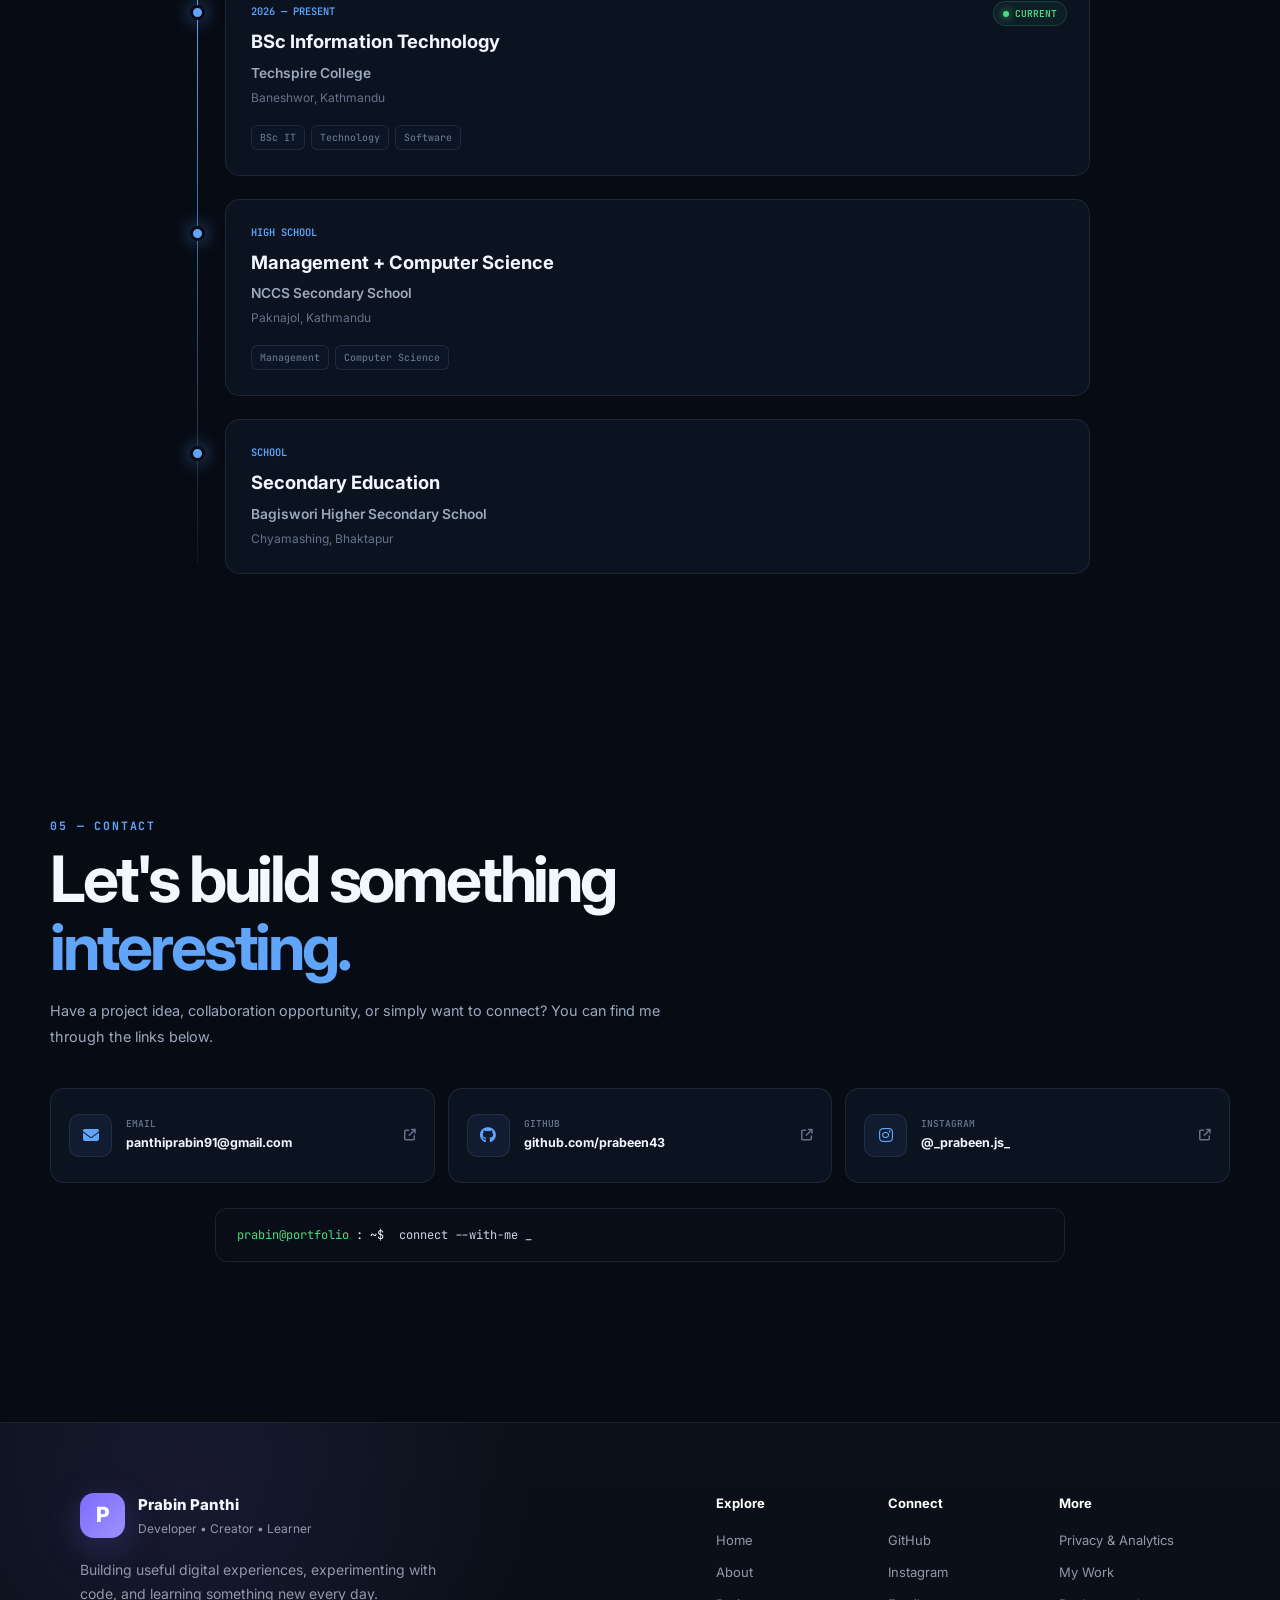
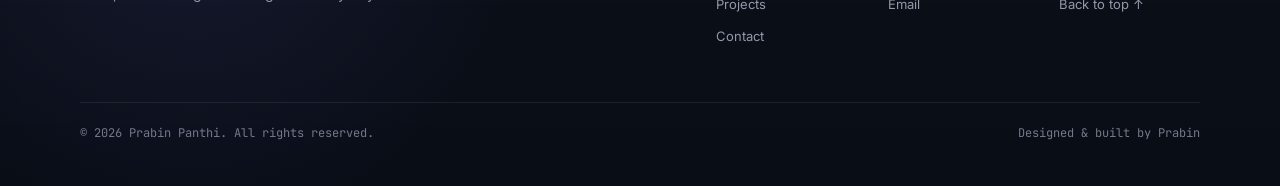
==== commit bb487a1b: "Update portfolio" ====
--- a/index.html
+++ b/index.html
@@ -737,39 +737,56 @@
 
     </main>
 
-    <!-- FOOTER -->
-    <footer class="footer">
-
-        <div class="footer-top">
+<!-- FOOTER -->
+<footer class="site-footer">
+
+    <div class="footer-container">
+
+        <div class="footer-main">
 
             <div class="footer-brand">
-                <a href="#home" class="logo">
-                    <span class="logo-bracket">&lt;</span>
-                    <span>PP</span>
-                    <span class="logo-bracket">/&gt;</span>
-                </a>
-
-                <p>
-                    Student developer from Kathmandu,
-                    learning, building and experimenting.
-                </p>
-            </div>
-
-            <div class="footer-links">
-                <h4>Navigate</h4>
+                <div class="footer-logo">P</div>
+
+                <div>
+                    <strong>Prabin Panthi</strong>
+                    <span>Developer • Creator • Learner</span>
+                </div>
+            </div>
+
+            <p class="footer-description">
+                Building useful digital experiences, experimenting with
+                code, and learning something new every day.
+            </p>
+
+        </div>
+
+        <div class="footer-links">
+
+            <div class="footer-column">
+                <h4>Explore</h4>
+
                 <a href="#home">Home</a>
                 <a href="#about">About</a>
                 <a href="#projects">Projects</a>
                 <a href="#contact">Contact</a>
             </div>
 
-            <div class="footer-links">
+            <div class="footer-column">
                 <h4>Connect</h4>
-                <a href="https://github.com/prabeen43" target="_blank" rel="noopener">
+
+                <a
+                    href="https://github.com/prabeen43"
+                    target="_blank"
+                    rel="noopener noreferrer"
+                >
                     GitHub
                 </a>
 
-                <a href="https://instagram.com/_prabeen.js_" target="_blank" rel="noopener">
+                <a
+                    href="https://www.instagram.com/_prabeen.js_/"
+                    target="_blank"
+                    rel="noopener noreferrer"
+                >
                     Instagram
                 </a>
 
@@ -778,23 +795,39 @@
                 </a>
             </div>
 
+            <div class="footer-column">
+                <h4>More</h4>
+
+                <a href="privacy.html">
+                    Privacy & Analytics
+                </a>
+
+                <a href="index.html#projects">
+                    My Work
+                </a>
+
+                <a href="#home">
+                    Back to top ↑
+                </a>
+            </div>
+
         </div>
 
-        <div class="footer-bottom">
-            <span>
-                © <span id="currentYear"></span> Prabin Panthi
-            </span>
-
-            <span class="footer-code">
-                Built with HTML · CSS · JavaScript
-            </span>
-
-            <span>
-                Made with ❤️ by Prabin Panthi
-            </span>
-        </div>
-
-    </footer>
+    </div>
+
+    <div class="footer-bottom">
+
+        <span>
+            © 2026 Prabin Panthi. All rights reserved.
+        </span>
+
+        <span class="footer-tech">
+            Designed & built by Prabin
+        </span>
+
+    </div>
+
+</footer>
 
     <button id="backToTop" class="back-top" aria-label="Back to top">
         <i class="fa-solid fa-arrow-up"></i>
--- a/style.css
+++ b/style.css
@@ -1507,4 +1507,215 @@
     .contact-card strong {
         max-width: 190px;
     }
+}
+
+/* =========================================
+   PROFESSIONAL FOOTER
+========================================= */
+
+.site-footer {
+    position: relative;
+    margin-top: 80px;
+    padding: 70px 0 25px;
+    border-top: 1px solid var(--border-color, rgba(255,255,255,0.08));
+    background:
+        radial-gradient(
+            circle at 15% 20%,
+            rgba(124, 108, 255, 0.10),
+            transparent 30%
+        ),
+        linear-gradient(
+            180deg,
+            rgba(255,255,255,0.025),
+            rgba(255,255,255,0.01)
+        );
+    overflow: hidden;
+}
+
+.footer-container {
+    width: min(1120px, calc(100% - 40px));
+    margin: 0 auto;
+
+    display: grid;
+    grid-template-columns: 1.15fr 1fr;
+    gap: 80px;
+}
+
+.footer-main {
+    max-width: 430px;
+}
+
+.footer-brand {
+    display: flex;
+    align-items: center;
+    gap: 13px;
+}
+
+.footer-logo {
+    width: 45px;
+    height: 45px;
+
+    display: grid;
+    place-items: center;
+
+    border-radius: 14px;
+
+    background: linear-gradient(
+        135deg,
+        #7c6cff,
+        #9c91ff
+    );
+
+    color: #fff;
+
+    font-size: 21px;
+    font-weight: 800;
+
+    box-shadow:
+        0 10px 35px rgba(124,108,255,0.25);
+}
+
+.footer-brand strong {
+    display: block;
+    font-size: 15px;
+    font-weight: 800;
+}
+
+.footer-brand span {
+    display: block;
+    margin-top: 2px;
+
+    color: var(--muted-color, #9298aa);
+
+    font-size: 12px;
+}
+
+.footer-description {
+    margin-top: 20px;
+
+    color: var(--muted-color, #9298aa);
+
+    font-size: 14px;
+    line-height: 1.7;
+
+    max-width: 390px;
+}
+
+.footer-links {
+    display: grid;
+    grid-template-columns: repeat(3, 1fr);
+    gap: 30px;
+}
+
+.footer-column {
+    display: flex;
+    flex-direction: column;
+    align-items: flex-start;
+    gap: 11px;
+}
+
+.footer-column h4 {
+    margin-bottom: 6px;
+
+    color: var(--text-color, #fff);
+
+    font-size: 13px;
+    font-weight: 700;
+}
+
+.footer-column a {
+    color: var(--muted-color, #9298aa);
+
+    font-size: 13px;
+
+    text-decoration: none;
+
+    transition:
+        color 0.2s ease,
+        transform 0.2s ease;
+}
+
+.footer-column a:hover {
+    color: var(--accent-color, #8b7dff);
+
+    transform: translateX(3px);
+}
+
+.footer-bottom {
+    width: min(1120px, calc(100% - 40px));
+    margin: 55px auto 0;
+
+    padding-top: 22px;
+
+    border-top: 1px solid var(--border-color, rgba(255,255,255,0.08));
+
+    display: flex;
+    align-items: center;
+    justify-content: space-between;
+    gap: 20px;
+
+    color: var(--muted-color, #73798a);
+
+    font-size: 12px;
+}
+
+.footer-tech {
+    text-align: right;
+}
+
+
+/* =========================================
+   LIGHT MODE
+========================================= */
+
+body.light-mode .site-footer {
+    background:
+        radial-gradient(
+            circle at 15% 20%,
+            rgba(124, 108, 255, 0.08),
+            transparent 30%
+        ),
+        rgba(0,0,0,0.015);
+}
+
+
+/* =========================================
+   MOBILE FOOTER
+========================================= */
+
+@media (max-width: 800px) {
+
+    .footer-container {
+        grid-template-columns: 1fr;
+        gap: 45px;
+    }
+
+    .footer-main {
+        max-width: 600px;
+    }
+
+    .footer-links {
+        grid-template-columns: repeat(3, 1fr);
+    }
+}
+
+@media (max-width: 550px) {
+
+    .site-footer {
+        padding: 55px 0 22px;
+    }
+
+    .footer-links {
+        grid-template-columns: 1fr 1fr;
+        gap: 35px 25px;
+    }
+
+    .footer-bottom {
+        flex-direction: column;
+        align-items: flex-start;
+    }
+
+    .footer-tech {
+        text-align: left;
+    }
 }
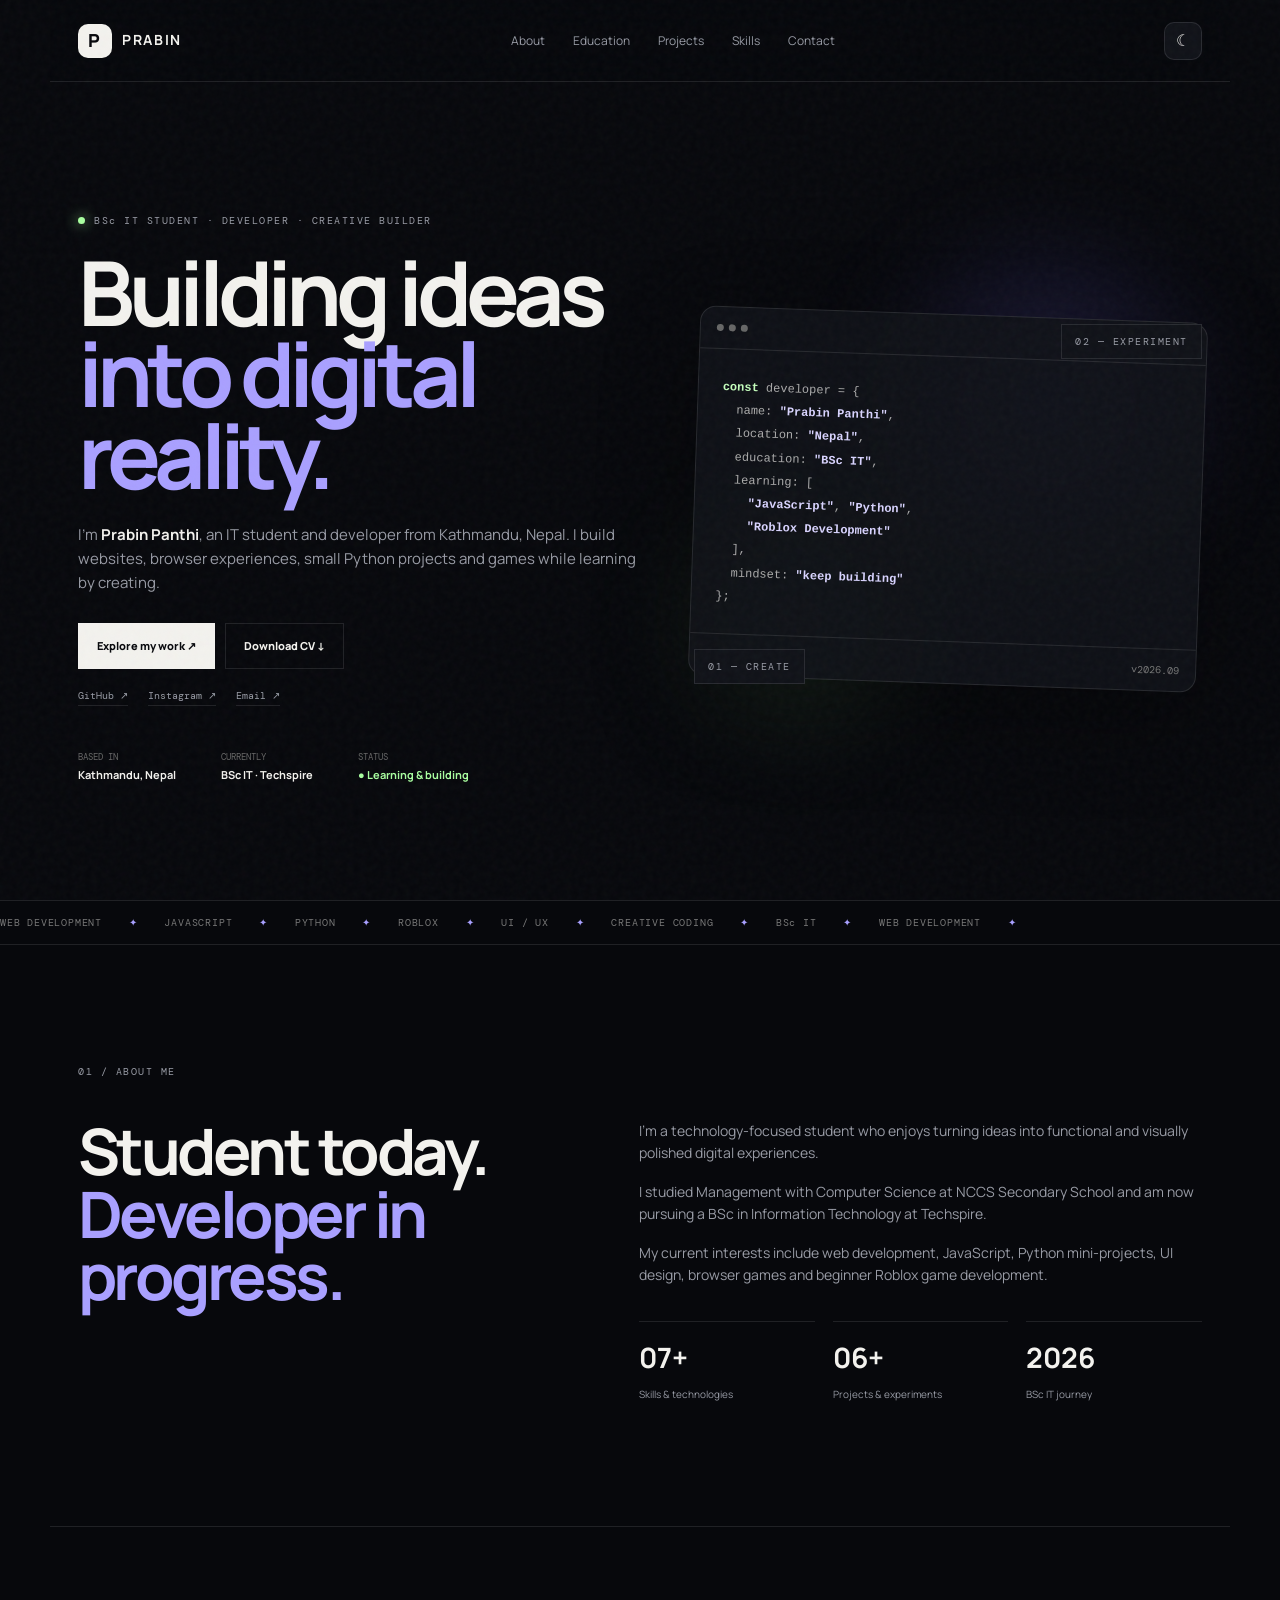
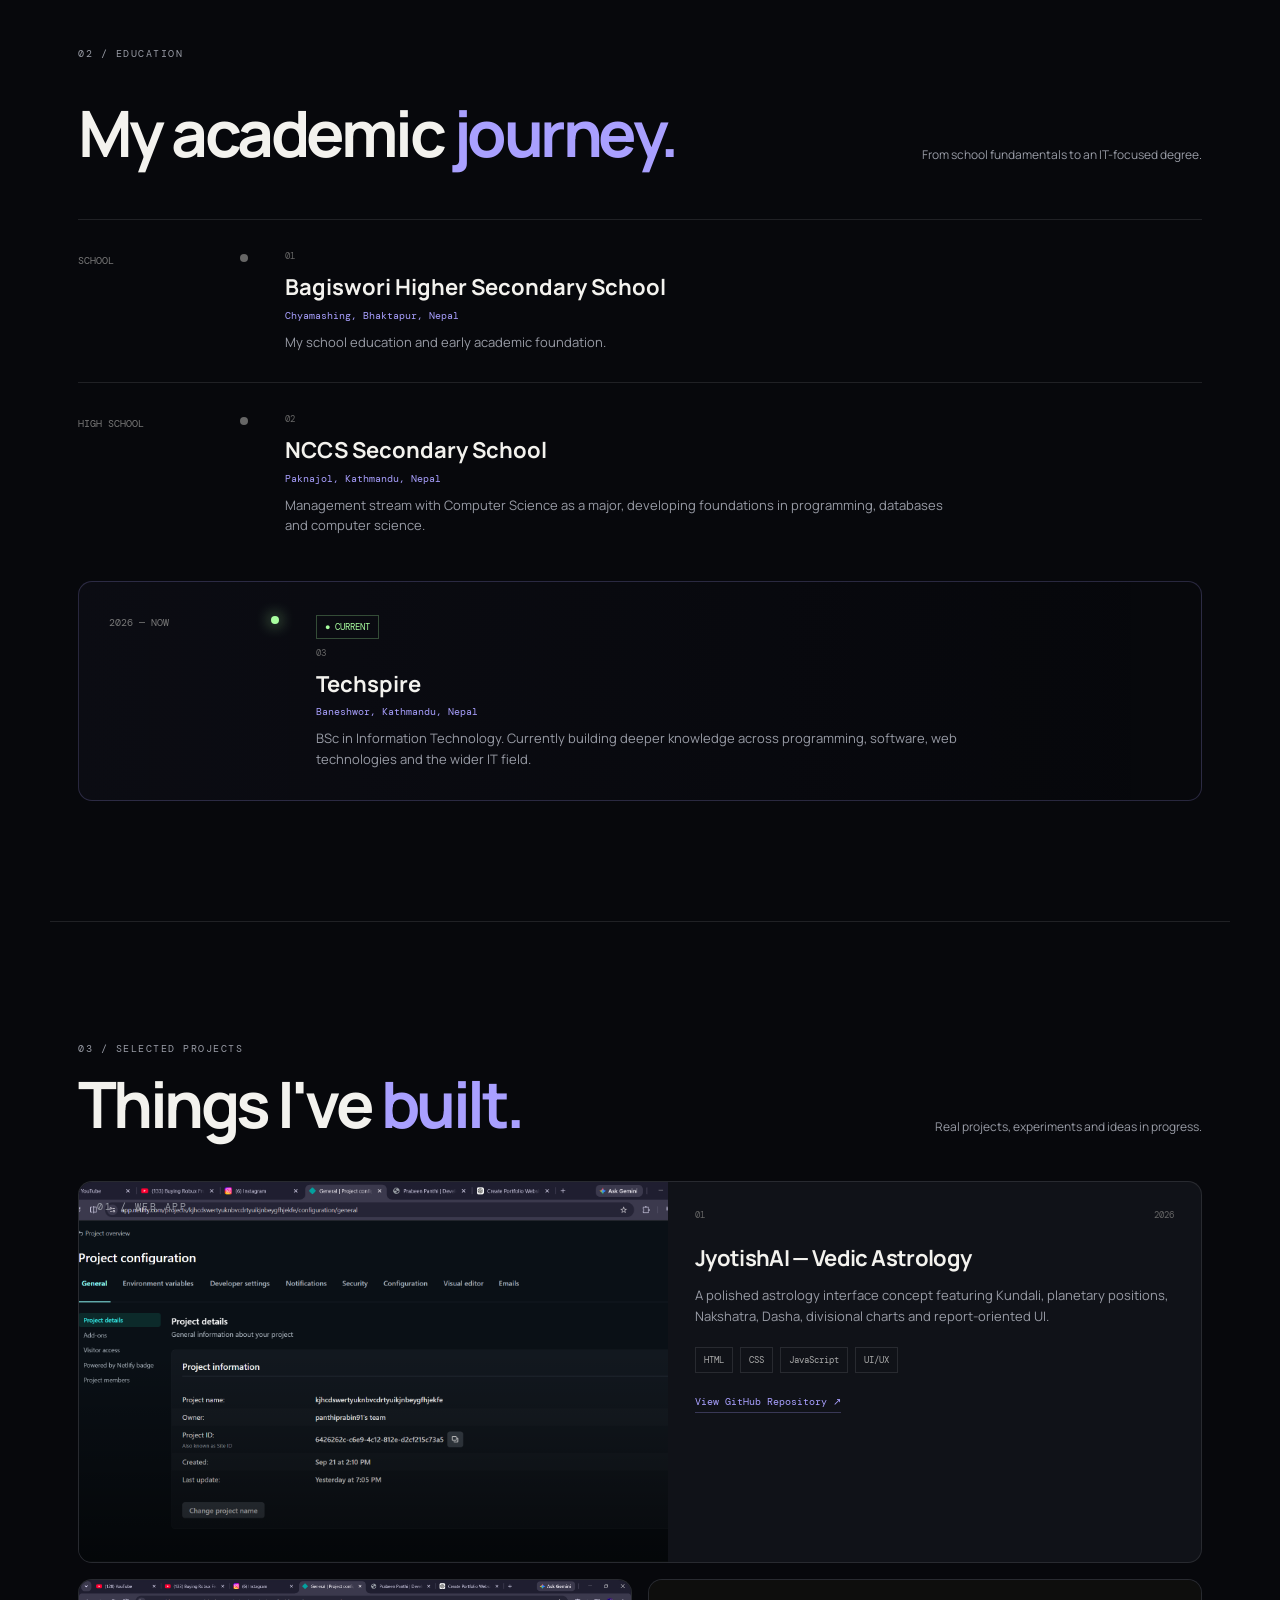
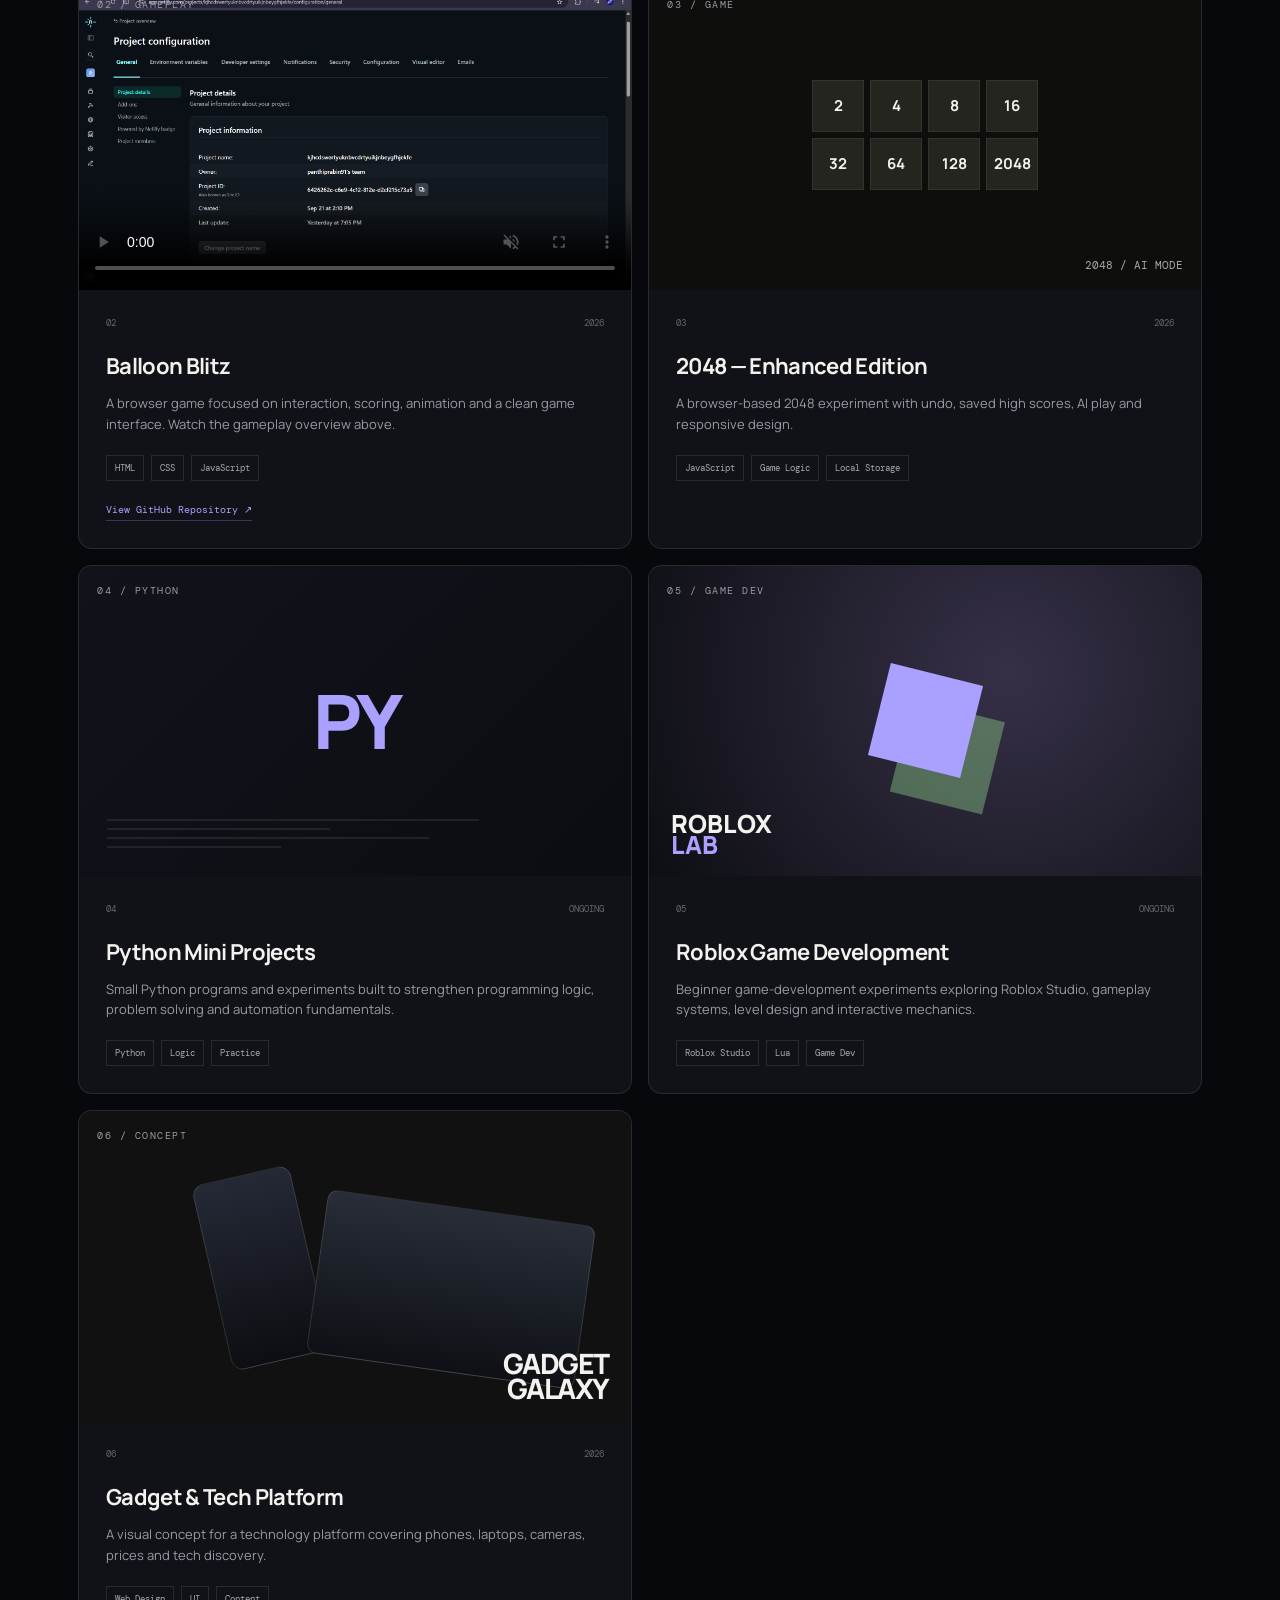
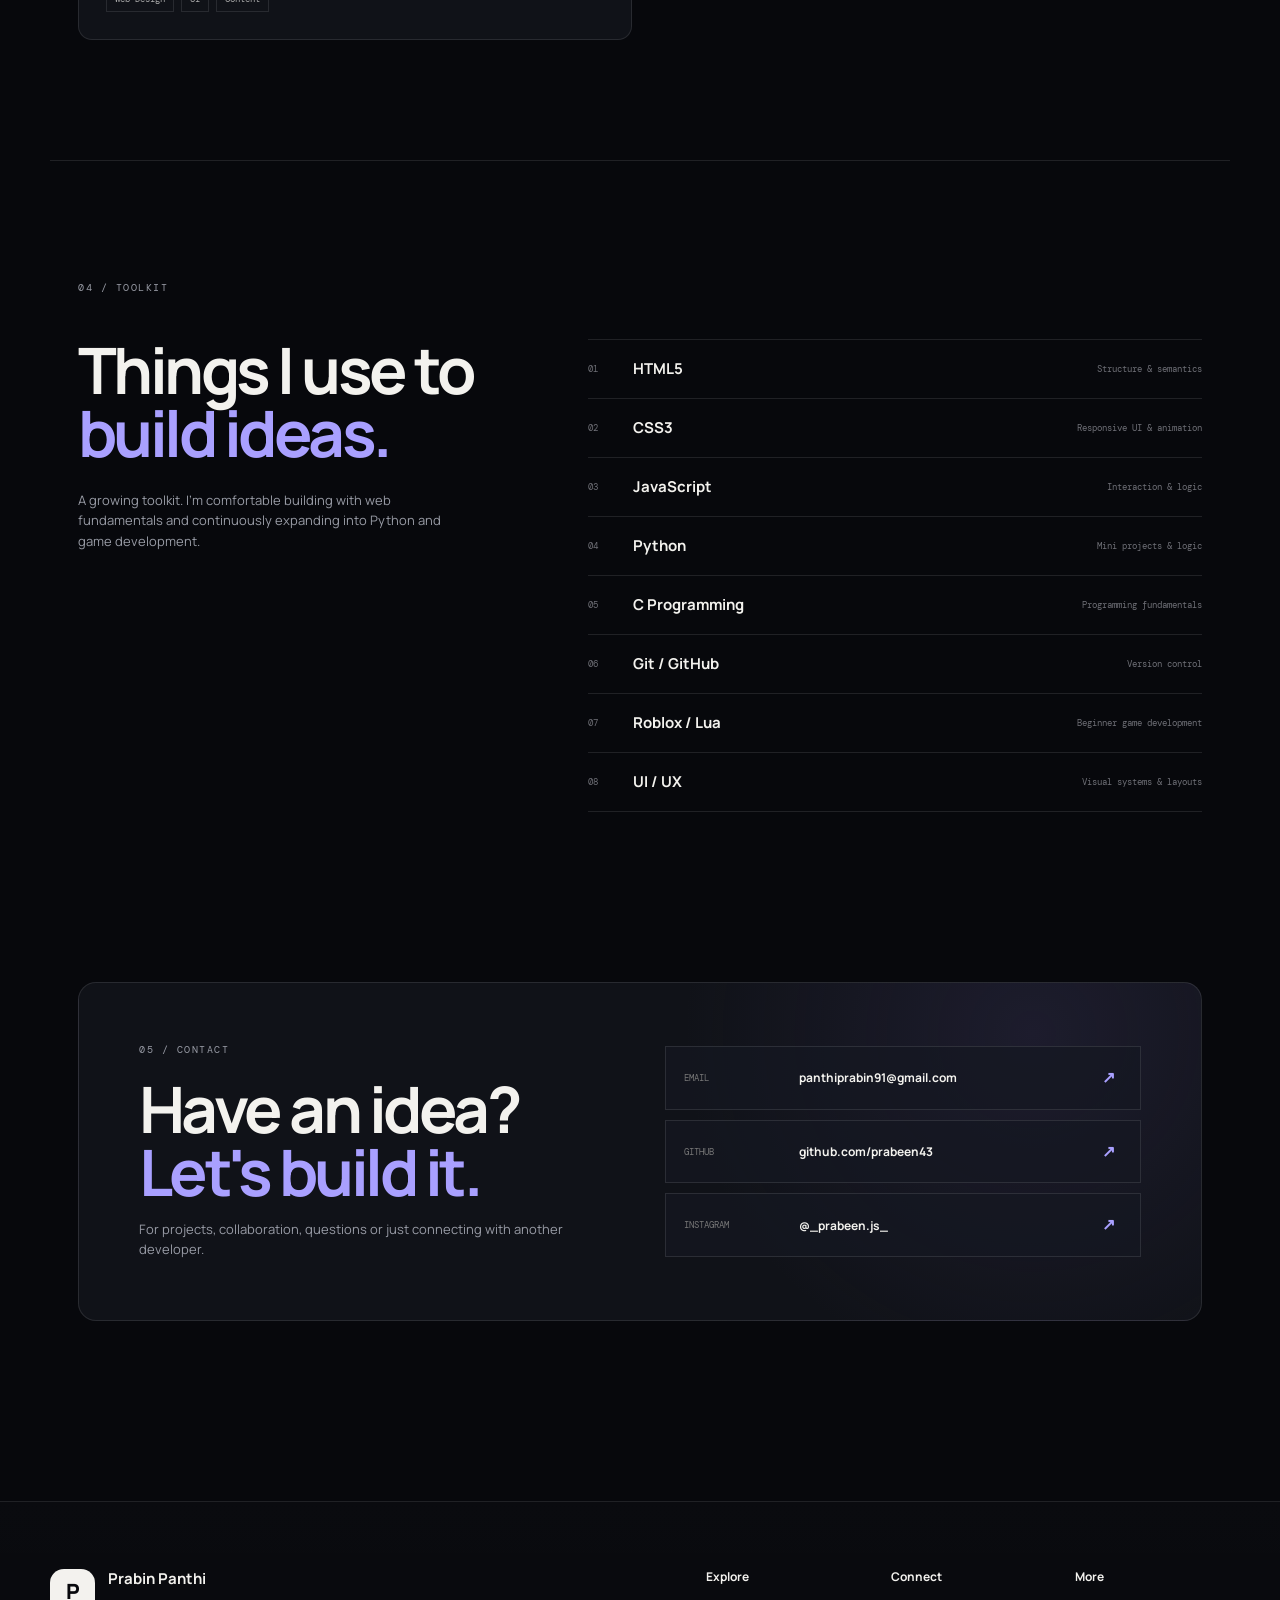
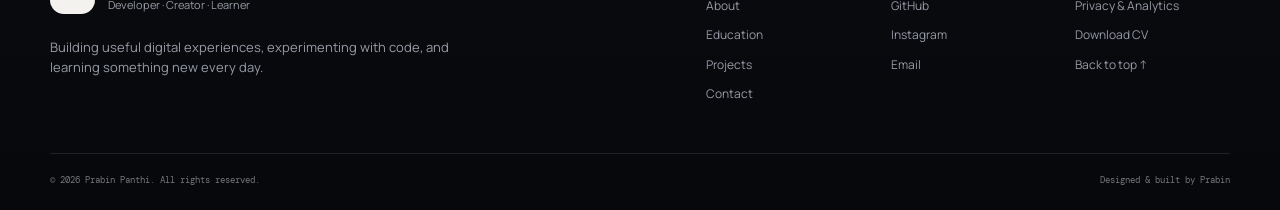
==== commit b00ff2a1: "Update portfolio" ====
--- a/index.html
+++ b/index.html
@@ -1,839 +1,85 @@
 <!DOCTYPE html>
 <html lang="en">
 <head>
-    <!-- Google Analytics -->
+<meta charset="UTF-8">
+<meta name="viewport" content="width=device-width, initial-scale=1.0">
+<title>Prabin Panthi | Developer Portfolio</title>
+<meta name="description" content="Prabin Panthi — BSc IT student and developer from Kathmandu, Nepal. Explore web projects, Python experiments, games and creative builds.">
+<meta name="keywords" content="Prabin Panthi, developer, BSc IT, Nepal developer, Kathmandu developer, JavaScript, Python, Roblox, web development">
+<meta name="author" content="Prabin Panthi">
+<meta name="robots" content="index, follow">
+<link rel="canonical" href="https://prabin67.com.np/">
+<meta property="og:type" content="website">
+<meta property="og:title" content="Prabin Panthi | Developer Portfolio">
+<meta property="og:description" content="BSc IT student and developer from Kathmandu, Nepal. Web projects, games, Python experiments and creative builds.">
+<meta property="og:url" content="https://prabin67.com.np/">
+<meta property="og:image" content="https://prabin67.com.np/images/Jyotish-AI.png">
+<meta name="twitter:card" content="summary_large_image">
+<meta name="twitter:title" content="Prabin Panthi | Developer Portfolio">
+<meta name="twitter:description" content="BSc IT student and developer from Kathmandu, Nepal.">
+<meta name="theme-color" content="#090a0f">
+<link rel="icon" href="data:image/svg+xml,%3Csvg xmlns='http://www.w3.org/2000/svg' viewBox='0 0 100 100'%3E%3Crect width='100' height='100' rx='24' fill='%23090a0f'/%3E%3Cpath d='M29 76V24h25c14 0 23 7 23 19s-9 19-23 19H42v14H29zm13-26h11c7 0 11-2 11-7s-4-7-11-7H42v14z' fill='%23a79cff'/%3E%3Cpath d='M65 69l8-8 8 8-8 8z' fill='%23b8ffb0'/%3E%3C/svg%3E">
+<link rel="preconnect" href="https://fonts.googleapis.com">
+<link rel="preconnect" href="https://fonts.gstatic.com" crossorigin>
+<link href="https://fonts.googleapis.com/css2?family=DM+Mono:wght@400;500&family=Manrope:wght@400;500;600;700;800&display=swap" rel="stylesheet">
+<link rel="stylesheet" href="style.css">
 <script async src="https://www.googletagmanager.com/gtag/js?id=G-0WJ53CR71H"></script>
-<script>
-    window.dataLayer = window.dataLayer || [];
-
-    function gtag() {
-        dataLayer.push(arguments);
-    }
-
-    gtag('js', new Date());
-
-    gtag('config', 'G-0WJ53CR71H');
-</script>
-    <meta charset="UTF-8">
-    <meta name="viewport" content="width=device-width, initial-scale=1.0">
-
-    <title>Prabin Panthi | Developer Portfolio</title>
-    <meta name="description" content="Portfolio of Prabin Panthi — BSc IT student, web developer, Python learner and beginner Roblox game developer.">
-
-    <!-- Favicon -->
-    <link rel="icon" type="image/svg+xml" href="data:image/svg+xml,%3Csvg xmlns='http://www.w3.org/2000/svg' viewBox='0 0 100 100'%3E%3Crect width='100' height='100' rx='24' fill='%230b1220'/%3E%3Cpath d='M28 25h44v14H44v8h22v14H44v14H28z' fill='%2360a5fa'/%3E%3C/svg%3E">
-
-    <!-- Fonts -->
-    <link rel="preconnect" href="https://fonts.googleapis.com">
-    <link rel="preconnect" href="https://fonts.gstatic.com" crossorigin>
-    <link href="https://fonts.googleapis.com/css2?family=Inter:wght@400;500;600;700;800&family=JetBrains+Mono:wght@400;500;600;700&display=swap" rel="stylesheet">
-
-    <!-- Icons -->
-    <link rel="stylesheet" href="https://cdnjs.cloudflare.com/ajax/libs/font-awesome/6.5.2/css/all.min.css">
-
-    <link rel="stylesheet" href="style.css">
+<script>window.dataLayer=window.dataLayer||[];function gtag(){dataLayer.push(arguments)}gtag('js',new Date());gtag('config','G-0WJ53CR71H');</script>
 </head>
-
 <body>
-
-    <!-- Background -->
-    <div class="background-grid"></div>
-    <div class="glow glow-one"></div>
-    <div class="glow glow-two"></div>
-
-    <!-- Navigation -->
-    <header class="navbar">
-        <a href="#home" class="logo">
-            <span class="logo-bracket">&lt;</span>
-            <span>PP</span>
-            <span class="logo-bracket">/&gt;</span>
-        </a>
-
-        <nav class="nav-links" id="navLinks">
-            <a href="#home" class="nav-link active">Home</a>
-            <a href="#about" class="nav-link">About</a>
-            <a href="#skills" class="nav-link">Skills</a>
-            <a href="#projects" class="nav-link">Projects</a>
-            <a href="#education" class="nav-link">Education</a>
-            <a href="#contact" class="nav-link">Contact</a>
-        </nav>
-
-        <div class="nav-actions">
-            <button id="themeToggle" class="icon-button" aria-label="Toggle theme">
-                <i class="fa-solid fa-sun"></i>
-            </button>
-
-            <button id="menuToggle" class="menu-button" aria-label="Open menu">
-                <i class="fa-solid fa-bars"></i>
-            </button>
-        </div>
-    </header>
-
-    <main>
-
-        <!-- HERO -->
-        <section id="home" class="hero section">
-
-            <div class="hero-content reveal">
-
-                <div class="availability">
-                    <span class="status-dot"></span>
-                    Available for learning & projects
-                </div>
-
-                <p class="hero-small">
-                    HELLO, I'M
-                </p>
-
-                <h1>
-                    Prabin <span>Panthi</span>
-                </h1>
-
-                <div class="typing-wrapper">
-                    <span class="mono">&gt; </span>
-                    <span id="typingText"></span>
-                    <span class="cursor">|</span>
-                </div>
-
-                <p class="hero-description">
-                    A BSc IT student from Kathmandu who enjoys building websites,
-                    experimenting with Python, creating small games and learning
-                    new technologies.
-                </p>
-
-                <div class="hero-buttons">
-                    <a href="#projects" class="primary-button">
-                        <i class="fa-solid fa-code"></i>
-                        View My Work
-                    </a>
-
-                    <a href="#contact" class="secondary-button">
-                        Contact Me
-                        <i class="fa-solid fa-arrow-right"></i>
-                    </a>
-                </div>
-
-                <div class="social-row">
-                    <a href="https://github.com/prabeen43" target="_blank" rel="noopener" aria-label="GitHub">
-                        <i class="fa-brands fa-github"></i>
-                    </a>
-
-                    <a href="https://instagram.com/_prabeen.js_" target="_blank" rel="noopener" aria-label="Instagram">
-                        <i class="fa-brands fa-instagram"></i>
-                    </a>
-
-                    <a href="mailto:panthiprabin91@gmail.com" aria-label="Email">
-                        <i class="fa-solid fa-envelope"></i>
-                    </a>
-                </div>
-
-            </div>
-
-            <div class="hero-code-card reveal">
-                <div class="code-window">
-
-                    <div class="window-top">
-                        <div class="window-dots">
-                            <span></span>
-                            <span></span>
-                            <span></span>
-                        </div>
-
-                        <span class="window-title">prabeen.js</span>
-                    </div>
-
-                    <div class="code-body">
-                        <div>
-                            <span class="line-number">01</span>
-                            <span class="purple">const</span>
-                            <span class="blue">developer</span> =
-                            <span class="yellow">{</span>
-                        </div>
-
-                        <div>
-                            <span class="line-number">02</span>
-                            &nbsp;&nbsp;name:
-                            <span class="green">'Prabin Panthi'</span>,
-                        </div>
-
-                        <div>
-                            <span class="line-number">03</span>
-                            &nbsp;&nbsp;location:
-                            <span class="green">'Kathmandu, Nepal'</span>,
-                        </div>
-
-                        <div>
-                            <span class="line-number">04</span>
-                            &nbsp;&nbsp;education:
-                            <span class="green">'BSc IT'</span>,
-                        </div>
-
-                        <div>
-                            <span class="line-number">05</span>
-                            &nbsp;&nbsp;focus:
-                            <span class="yellow">[</span>
-                        </div>
-
-                        <div>
-                            <span class="line-number">06</span>
-                            &nbsp;&nbsp;&nbsp;&nbsp;
-                            <span class="green">'Web Development'</span>,
-                        </div>
-
-                        <div>
-                            <span class="line-number">07</span>
-                            &nbsp;&nbsp;&nbsp;&nbsp;
-                            <span class="green">'Python'</span>,
-                        </div>
-
-                        <div>
-                            <span class="line-number">08</span>
-                            &nbsp;&nbsp;&nbsp;&nbsp;
-                            <span class="green">'Game Development'</span>
-                        </div>
-
-                        <div>
-                            <span class="line-number">09</span>
-                            &nbsp;&nbsp;<span class="yellow">]</span>
-                        </div>
-
-                        <div>
-                            <span class="line-number">10</span>
-                            <span class="yellow">}</span>;
-                        </div>
-                    </div>
-                </div>
-            </div>
-
-        </section>
-
-        <!-- ABOUT -->
-        <section id="about" class="section">
-            <div class="section-heading reveal">
-                <span class="section-number">01</span>
-                <div>
-                    <p class="eyebrow">ABOUT ME</p>
-                    <h2>Building things while <span>learning.</span></h2>
-                </div>
-            </div>
-
-            <div class="about-grid">
-
-                <div class="about-text reveal">
-                    <p>
-                        I'm <strong>Prabin Panthi</strong>, an IT student and beginner
-                        developer based in Kathmandu, Nepal.
-                    </p>
-
-                    <p>
-                        I enjoy turning ideas into practical digital projects.
-                        Most of my projects start as experiments where I learn
-                        something new and gradually turn it into something usable.
-                    </p>
-
-                    <p>
-                        My current interests include frontend development,
-                        JavaScript, Python, game development and exploring
-                        new technologies.
-                    </p>
-
-                    <div class="about-stats">
-                        <div>
-                            <strong>2026</strong>
-                            <span>BSc IT Started</span>
-                        </div>
-
-                        <div>
-                            <strong>3+</strong>
-                            <span>Project Areas</span>
-                        </div>
-
-                        <div>
-                            <strong>∞</strong>
-                            <span>Things to Learn</span>
-                        </div>
-                    </div>
-                </div>
-
-                <div class="terminal-card reveal">
-                    <div class="terminal-header">
-                        <span>terminal</span>
-                        <span>● ● ●</span>
-                    </div>
-
-                    <div class="terminal-content">
-                        <p><span class="terminal-green">prabin@portfolio</span>:~$ whoami</p>
-                        <p class="terminal-output">student_developer</p>
-
-                        <p><span class="terminal-green">prabin@portfolio</span>:~$ interests</p>
-                        <p class="terminal-output">
-                            web • python • javascript • games
-                        </p>
-
-                        <p><span class="terminal-green">prabin@portfolio</span>:~$ status</p>
-                        <p class="terminal-output">
-                            learning_and_building<span class="blink">_</span>
-                        </p>
-                    </div>
-                </div>
-
-            </div>
-        </section>
-
-        <!-- SKILLS -->
-        <section id="skills" class="section">
-            <div class="section-heading reveal">
-                <span class="section-number">02</span>
-                <div>
-                    <p class="eyebrow">SKILLS</p>
-                    <h2>Tools I <span>work with.</span></h2>
-                </div>
-            </div>
-
-            <div class="skills-grid">
-
-                <div class="skill-card reveal">
-                    <div class="skill-icon"><i class="fa-brands fa-html5"></i></div>
-                    <h3>HTML5</h3>
-                    <p>Semantic structure and modern web pages.</p>
-                </div>
-
-                <div class="skill-card reveal">
-                    <div class="skill-icon"><i class="fa-brands fa-css3-alt"></i></div>
-                    <h3>CSS3</h3>
-                    <p>Responsive layouts, animations and UI design.</p>
-                </div>
-
-                <div class="skill-card reveal">
-                    <div class="skill-icon"><i class="fa-brands fa-js"></i></div>
-                    <h3>JavaScript</h3>
-                    <p>Interactive websites and browser applications.</p>
-                </div>
-
-                <div class="skill-card reveal">
-                    <div class="skill-icon"><i class="fa-brands fa-python"></i></div>
-                    <h3>Python</h3>
-                    <p>Small utilities, experiments and beginner projects.</p>
-                </div>
-
-                <div class="skill-card reveal">
-                    <div class="skill-icon"><i class="fa-solid fa-database"></i></div>
-                    <h3>SQL / DBMS</h3>
-                    <p>Learning databases, queries and data management.</p>
-                </div>
-
-                <div class="skill-card reveal">
-                    <div class="skill-icon"><i class="fa-solid fa-gamepad"></i></div>
-                    <h3>Game Development</h3>
-                    <p>Browser games and beginner Roblox development.</p>
-                </div>
-
-                <div class="skill-card reveal">
-                    <div class="skill-icon"><i class="fa-brands fa-github"></i></div>
-                    <h3>GitHub</h3>
-                    <p>Version control and publishing development projects.</p>
-                </div>
-
-                <div class="skill-card reveal">
-                    <div class="skill-icon"><i class="fa-solid fa-mobile-screen-button"></i></div>
-                    <h3>Responsive Design</h3>
-                    <p>Interfaces designed for phones, tablets and desktops.</p>
-                </div>
-
-            </div>
-        </section>
-
-        <!-- PROJECTS -->
-        <section id="projects" class="section">
-            <div class="section-heading reveal">
-                <span class="section-number">03</span>
-                <div>
-                    <p class="eyebrow">PROJECTS</p>
-                    <h2>Things I've <span>built.</span></h2>
-                </div>
-            </div>
-
-            <div class="projects-grid">
-
-                <!-- Jyotish -->
-                <article class="project-card featured-project reveal">
-
-                    <div class="project-image">
-                        <img src="images/Jyotish-AI.png" alt="Jyotish AI project preview">
-
-                        <div class="project-badge">
-                            <i class="fa-solid fa-star"></i>
-                            Featured
-                        </div>
-                    </div>
-
-                    <div class="project-content">
-                        <div class="project-meta">
-                            <span>WEB APP</span>
-                            <span>2026</span>
-                        </div>
-
-                        <h3>Jyotish AI</h3>
-
-                        <p>
-                            A personal astrology and Jyotish chart generator
-                            designed to make traditional chart information easier
-                            to explore through a modern interface.
-                        </p>
-
-                        <div class="tech-tags">
-                            <span>HTML</span>
-                            <span>CSS</span>
-                            <span>JavaScript</span>
-                            <span>AI</span>
-                        </div>
-
-                        <a href="https://github.com/prabeen43/Jyotish-AI"
-                           target="_blank"
-                           rel="noopener"
-                           class="project-link">
-                            View GitHub
-                            <i class="fa-solid fa-arrow-up-right-from-square"></i>
-                        </a>
-                    </div>
-                </article>
-
-                <!-- Balloon Blitz -->
-                <article class="project-card reveal">
-
-                    <div class="project-video">
-                        <video
-                            src="videos/balloon-blitz.mp4"
-                            autoplay
-                            muted
-                            loop
-                            playsinline
-                            preload="metadata">
-                        </video>
-
-                        <div class="video-label">
-                            GAMEPLAY
-                        </div>
-                    </div>
-
-                    <div class="project-content">
-                        <div class="project-meta">
-                            <span>GAME</span>
-                            <span>2026</span>
-                        </div>
-
-                        <h3>Balloon Blitz</h3>
-
-                        <p>
-                            A browser-based balloon popping game focused on
-                            fast interaction, score tracking and polished UI.
-                        </p>
-
-                        <div class="tech-tags">
-                            <span>HTML</span>
-                            <span>CSS</span>
-                            <span>JavaScript</span>
-                            <span>Game Logic</span>
-                        </div>
-
-                        <a href="https://github.com/prabeen43/Balloon-Blitz"
-                           target="_blank"
-                           rel="noopener"
-                           class="project-link">
-                            View GitHub
-                            <i class="fa-solid fa-arrow-up-right-from-square"></i>
-                        </a>
-                    </div>
-                </article>
-
-                <!-- Python -->
-                <article class="project-card reveal">
-
-                    <div class="project-icon-large">
-                        <i class="fa-brands fa-python"></i>
-                    </div>
-
-                    <div class="project-content">
-                        <div class="project-meta">
-                            <span>PYTHON</span>
-                            <span>ONGOING</span>
-                        </div>
-
-                        <h3>Python Mini Projects</h3>
-
-                        <p>
-                            A collection of small Python programs and experiments
-                            created while learning programming fundamentals,
-                            logic and problem solving.
-                        </p>
-
-                        <div class="tech-tags">
-                            <span>Python</span>
-                            <span>Functions</span>
-                            <span>Logic</span>
-                            <span>Automation</span>
-                        </div>
-
-                        <span class="project-status">
-                            <i class="fa-solid fa-code"></i>
-                            Building & learning
-                        </span>
-                    </div>
-                </article>
-
-                <!-- Roblox -->
-                <article class="project-card reveal">
-
-                    <div class="project-icon-large roblox-icon">
-                        <i class="fa-solid fa-cubes"></i>
-                    </div>
-
-                    <div class="project-content">
-                        <div class="project-meta">
-                            <span>GAME DEV</span>
-                            <span>LEARNING</span>
-                        </div>
-
-                        <h3>Roblox Game Development</h3>
-
-                        <p>
-                            Exploring Roblox Studio and beginner game development,
-                            including gameplay ideas, scripting and interactive
-                            mechanics.
-                        </p>
-
-                        <div class="tech-tags">
-                            <span>Roblox Studio</span>
-                            <span>Lua</span>
-                            <span>Game Design</span>
-                        </div>
-
-                        <span class="project-status">
-                            <i class="fa-solid fa-flask"></i>
-                            Experimental
-                        </span>
-                    </div>
-                </article>
-
-                <!-- Web Projects -->
-                <article class="project-card reveal">
-
-                    <div class="project-icon-large">
-                        <i class="fa-solid fa-code"></i>
-                    </div>
-
-                    <div class="project-content">
-                        <div class="project-meta">
-                            <span>WEB DEVELOPMENT</span>
-                            <span>ONGOING</span>
-                        </div>
-
-                        <h3>Frontend Experiments</h3>
-
-                        <p>
-                            Small websites and interactive interfaces created to
-                            practice HTML, CSS, JavaScript, animations and responsive design.
-                        </p>
-
-                        <div class="tech-tags">
-                            <span>HTML</span>
-                            <span>CSS</span>
-                            <span>JavaScript</span>
-                            <span>UI/UX</span>
-                        </div>
-
-                        <span class="project-status">
-                            <i class="fa-solid fa-wand-magic-sparkles"></i>
-                            Experimenting
-                        </span>
-                    </div>
-                </article>
-
-                <!-- Future -->
-                <article class="project-card project-dashed reveal">
-
-                    <div class="project-icon-large">
-                        <i class="fa-solid fa-plus"></i>
-                    </div>
-
-                    <div class="project-content">
-                        <div class="project-meta">
-                            <span>NEXT PROJECT</span>
-                        </div>
-
-                        <h3>More coming soon</h3>
-
-                        <p>
-                            More experiments, applications and game projects will
-                            be added here as I continue learning.
-                        </p>
-
-                        <span class="project-status">
-                            <i class="fa-solid fa-hourglass-half"></i>
-                            In progress
-                        </span>
-                    </div>
-                </article>
-
-            </div>
-        </section>
-
-        <!-- EDUCATION -->
-        <section id="education" class="section">
-            <div class="section-heading reveal">
-                <span class="section-number">04</span>
-                <div>
-                    <p class="eyebrow">EDUCATION</p>
-                    <h2>My learning <span>journey.</span></h2>
-                </div>
-            </div>
-
-            <div class="timeline">
-
-                <div class="timeline-item reveal">
-                    <div class="timeline-dot"></div>
-
-                    <div class="timeline-card">
-                        <div class="timeline-date">2026 — PRESENT</div>
-
-                        <div class="current-badge">
-                            <span></span>
-                            CURRENT
-                        </div>
-
-                        <h3>BSc Information Technology</h3>
-
-                        <h4>Techspire College</h4>
-
-                        <p>
-                            Baneshwor, Kathmandu
-                        </p>
-
-                        <div class="education-tags">
-                            <span>BSc IT</span>
-                            <span>Technology</span>
-                            <span>Software</span>
-                        </div>
-                    </div>
-                </div>
-
-                <div class="timeline-item reveal">
-                    <div class="timeline-dot"></div>
-
-                    <div class="timeline-card">
-                        <div class="timeline-date">HIGH SCHOOL</div>
-
-                        <h3>Management + Computer Science</h3>
-
-                        <h4>NCCS Secondary School</h4>
-
-                        <p>
-                            Paknajol, Kathmandu
-                        </p>
-
-                        <div class="education-tags">
-                            <span>Management</span>
-                            <span>Computer Science</span>
-                        </div>
-                    </div>
-                </div>
-
-                <div class="timeline-item reveal">
-                    <div class="timeline-dot"></div>
-
-                    <div class="timeline-card">
-                        <div class="timeline-date">SCHOOL</div>
-
-                        <h3>Secondary Education</h3>
-
-                        <h4>Bagiswori Higher Secondary School</h4>
-
-                        <p>
-                            Chyamashing, Bhaktapur
-                        </p>
-                    </div>
-                </div>
-
-            </div>
-        </section>
-
-        <!-- CONTACT -->
-        <section id="contact" class="contact-section section">
-
-            <div class="contact-heading reveal">
-                <p class="eyebrow">05 — CONTACT</p>
-
-                <h2>
-                    Let's build something
-                    <span>interesting.</span>
-                </h2>
-
-                <p>
-                    Have a project idea, collaboration opportunity, or simply
-                    want to connect? You can find me through the links below.
-                </p>
-            </div>
-
-            <div class="contact-grid">
-
-                <a href="mailto:panthiprabin91@gmail.com" class="contact-card reveal">
-                    <div class="contact-icon">
-                        <i class="fa-solid fa-envelope"></i>
-                    </div>
-
-                    <div>
-                        <span>Email</span>
-                        <strong>panthiprabin91@gmail.com</strong>
-                    </div>
-
-                    <i class="fa-solid fa-arrow-up-right-from-square contact-arrow"></i>
-                </a>
-
-                <a href="https://github.com/prabeen43"
-                   target="_blank"
-                   rel="noopener"
-                   class="contact-card reveal">
-
-                    <div class="contact-icon">
-                        <i class="fa-brands fa-github"></i>
-                    </div>
-
-                    <div>
-                        <span>GitHub</span>
-                        <strong>github.com/prabeen43</strong>
-                    </div>
-
-                    <i class="fa-solid fa-arrow-up-right-from-square contact-arrow"></i>
-                </a>
-
-                <a href="https://instagram.com/_prabeen.js_"
-                   target="_blank"
-                   rel="noopener"
-                   class="contact-card reveal">
-
-                    <div class="contact-icon">
-                        <i class="fa-brands fa-instagram"></i>
-                    </div>
-
-                    <div>
-                        <span>Instagram</span>
-                        <strong>@_prabeen.js_</strong>
-                    </div>
-
-                    <i class="fa-solid fa-arrow-up-right-from-square contact-arrow"></i>
-                </a>
-
-            </div>
-
-            <div class="contact-terminal reveal">
-                <span class="terminal-green">prabin@portfolio</span>
-                <span>:</span>
-                <span>~$</span>
-                <span class="terminal-command">connect --with-me</span>
-                <span class="blink">_</span>
-            </div>
-
-        </section>
-
-    </main>
-
-<!-- FOOTER -->
-<footer class="site-footer">
-
-    <div class="footer-container">
-
-        <div class="footer-main">
-
-            <div class="footer-brand">
-                <div class="footer-logo">P</div>
-
-                <div>
-                    <strong>Prabin Panthi</strong>
-                    <span>Developer • Creator • Learner</span>
-                </div>
-            </div>
-
-            <p class="footer-description">
-                Building useful digital experiences, experimenting with
-                code, and learning something new every day.
-            </p>
-
-        </div>
-
-        <div class="footer-links">
-
-            <div class="footer-column">
-                <h4>Explore</h4>
-
-                <a href="#home">Home</a>
-                <a href="#about">About</a>
-                <a href="#projects">Projects</a>
-                <a href="#contact">Contact</a>
-            </div>
-
-            <div class="footer-column">
-                <h4>Connect</h4>
-
-                <a
-                    href="https://github.com/prabeen43"
-                    target="_blank"
-                    rel="noopener noreferrer"
-                >
-                    GitHub
-                </a>
-
-                <a
-                    href="https://www.instagram.com/_prabeen.js_/"
-                    target="_blank"
-                    rel="noopener noreferrer"
-                >
-                    Instagram
-                </a>
-
-                <a href="mailto:panthiprabin91@gmail.com">
-                    Email
-                </a>
-            </div>
-
-            <div class="footer-column">
-                <h4>More</h4>
-
-                <a href="privacy.html">
-                    Privacy & Analytics
-                </a>
-
-                <a href="index.html#projects">
-                    My Work
-                </a>
-
-                <a href="#home">
-                    Back to top ↑
-                </a>
-            </div>
-
-        </div>
-
-    </div>
-
-    <div class="footer-bottom">
-
-        <span>
-            © 2026 Prabin Panthi. All rights reserved.
-        </span>
-
-        <span class="footer-tech">
-            Designed & built by Prabin
-        </span>
-
-    </div>
-
-</footer>
-
-    <button id="backToTop" class="back-top" aria-label="Back to top">
-        <i class="fa-solid fa-arrow-up"></i>
-    </button>
-
-    <script src="script.js"></script>
-
+<div class="noise"></div>
+<header class="navbar">
+<a href="#home" class="logo"><span>P</span><b>PRABIN</b></a>
+<nav id="navLinks">
+<a href="#about">About</a><a href="#education">Education</a><a href="#work">Projects</a><a href="#skills">Skills</a><a href="#contact">Contact</a>
+</nav>
+<div class="nav-actions"><button id="themeToggle" class="icon-btn" aria-label="Toggle theme">☾</button><button class="menu-btn" id="menuBtn" aria-label="Open navigation">☰</button></div>
+</header>
+<main>
+<section class="hero" id="home">
+<div class="hero-content reveal">
+<div class="eyebrow"><span class="status-dot"></span> BSc IT STUDENT · DEVELOPER · CREATIVE BUILDER</div>
+<h1>Building ideas<br><em>into digital reality.</em></h1>
+<p class="hero-description">I'm <strong>Prabin Panthi</strong>, an IT student and developer from Kathmandu, Nepal. I build websites, browser experiences, small Python projects and games while learning by creating.</p>
+<div class="hero-buttons"><a href="#work" class="btn btn-primary">Explore my work ↗</a><a href="Prabin-Panthi-Developer-CV-v2.pdf" download class="btn btn-secondary">Download CV ↓</a></div>
+<div class="social-row"><a href="https://github.com/prabeen43" target="_blank" rel="noopener">GitHub ↗</a><a href="https://www.instagram.com/_prabeen.js_/" target="_blank" rel="noopener">Instagram ↗</a><a href="mailto:panthiprabin91@gmail.com">Email ↗</a></div>
+<div class="hero-meta"><div><span>BASED IN</span><strong>Kathmandu, Nepal</strong></div><div><span>CURRENTLY</span><strong>BSc IT · Techspire</strong></div><div><span>STATUS</span><strong class="available">● Learning & building</strong></div></div>
+</div>
+<div class="hero-visual reveal">
+<div class="glow glow-one"></div><div class="glow glow-two"></div>
+<div class="code-card"><div class="code-header"><div class="code-dots"><span></span><span></span><span></span></div><span>prabin.js</span></div><pre><code><b>const</b> developer = {
+  name: <strong>"Prabin Panthi"</strong>,
+  location: <strong>"Nepal"</strong>,
+  education: <strong>"BSc IT"</strong>,
+  learning: [
+    <strong>"JavaScript"</strong>, <strong>"Python"</strong>,
+    <strong>"Roblox Development"</strong>
+  ],
+  mindset: <strong>"keep building"</strong>
+};</code></pre><div class="code-footer"><span>● ONLINE</span><span>v2026.09</span></div></div>
+<div class="floating-tag tag-one">01 — CREATE</div><div class="floating-tag tag-two">02 — EXPERIMENT</div>
+</div>
+</section>
+<section class="marquee"><div>WEB DEVELOPMENT <span>✦</span> JAVASCRIPT <span>✦</span> PYTHON <span>✦</span> ROBLOX <span>✦</span> UI / UX <span>✦</span> CREATIVE CODING <span>✦</span> BSc IT <span>✦</span> WEB DEVELOPMENT <span>✦</span></div></section>
+<section class="section about" id="about"><div class="section-label">01 / ABOUT ME</div><div class="about-grid"><div><h2>Student today.<br><em>Developer in progress.</em></h2></div><div class="about-content"><p>I'm a technology-focused student who enjoys turning ideas into functional and visually polished digital experiences.</p><p>I studied Management with Computer Science at NCCS Secondary School and am now pursuing a BSc in Information Technology at Techspire.</p><p>My current interests include web development, JavaScript, Python mini-projects, UI design, browser games and beginner Roblox game development.</p><div class="stats"><div><strong>07+</strong><span>Skills & technologies</span></div><div><strong>06+</strong><span>Projects & experiments</span></div><div><strong>2026</strong><span>BSc IT journey</span></div></div></div></div></section>
+<section class="section education" id="education"><div class="section-label">02 / EDUCATION</div><div class="education-heading"><h2>My academic <em>journey.</em></h2><p>From school fundamentals to an IT-focused degree.</p></div><div class="timeline">
+<article class="education-item"><div class="edu-year">SCHOOL</div><div class="edu-line"><span></span></div><div class="edu-content"><p class="edu-number">01</p><h3>Bagiswori Higher Secondary School</h3><p class="edu-place">Chyamashing, Bhaktapur, Nepal</p><p>My school education and early academic foundation.</p></div></article>
+<article class="education-item"><div class="edu-year">HIGH SCHOOL</div><div class="edu-line"><span></span></div><div class="edu-content"><p class="edu-number">02</p><h3>NCCS Secondary School</h3><p class="edu-place">Paknajol, Kathmandu, Nepal</p><p>Management stream with Computer Science as a major, developing foundations in programming, databases and computer science.</p></div></article>
+<article class="education-item current"><div class="edu-year">2026 — NOW</div><div class="edu-line"><span></span></div><div class="edu-content"><div class="current-badge">● CURRENT</div><p class="edu-number">03</p><h3>Techspire</h3><p class="edu-place">Baneshwor, Kathmandu, Nepal</p><p>BSc in Information Technology. Currently building deeper knowledge across programming, software, web technologies and the wider IT field.</p></div></article>
+</div></section>
+<section class="section work" id="work"><div class="section-header"><div><div class="section-label">03 / SELECTED PROJECTS</div><h2>Things I've <em>built.</em></h2></div><p>Real projects, experiments and ideas in progress.</p></div><div class="projects">
+<article class="project featured"><div class="project-image image-project"><img src="images/Jyotish-AI.png" alt="Jyotish AI project preview" loading="lazy"><div class="image-overlay"></div><span class="visual-label">01 / WEB APP</span></div><div class="project-info"><div class="project-number"><span>01</span><span>2026</span></div><h3>JyotishAI — Vedic Astrology</h3><p>A polished astrology interface concept featuring Kundali, planetary positions, Nakshatra, Dasha, divisional charts and report-oriented UI.</p><div class="tags"><span>HTML</span><span>CSS</span><span>JavaScript</span><span>UI/UX</span></div><a class="repo-link" href="https://github.com/prabeen43/Jyotish-AI" target="_blank" rel="noopener">View GitHub Repository ↗</a></div></article>
+<article class="project"><div class="project-image video-project"><video src="videos/balloon-blitz.mp4" autoplay muted loop playsinline controls preload="metadata" poster="images/Jyotish-AI.png"></video><span class="visual-label">02 / GAMEPLAY</span></div><div class="project-info"><div class="project-number"><span>02</span><span>2026</span></div><h3>Balloon Blitz</h3><p>A browser game focused on interaction, scoring, animation and a clean game interface. Watch the gameplay overview above.</p><div class="tags"><span>HTML</span><span>CSS</span><span>JavaScript</span></div><a class="repo-link" href="https://github.com/prabeen43/Balloon-Blitz" target="_blank" rel="noopener">View GitHub Repository ↗</a></div></article>
+<article class="project"><div class="project-image game2048"><span class="visual-label">03 / GAME</span><div class="tile-grid"><b>2</b><b>4</b><b>8</b><b>16</b><b>32</b><b>64</b><b>128</b><b>2048</b></div><div class="game-label">2048 / AI MODE</div></div><div class="project-info"><div class="project-number"><span>03</span><span>2026</span></div><h3>2048 — Enhanced Edition</h3><p>A browser-based 2048 experiment with undo, saved high scores, AI play and responsive design.</p><div class="tags"><span>JavaScript</span><span>Game Logic</span><span>Local Storage</span></div></div></article>
+<article class="project"><div class="project-image python-project"><span class="visual-label">04 / PYTHON</span><div class="python-symbol">PY</div><div class="python-lines"><i></i><i></i><i></i><i></i></div></div><div class="project-info"><div class="project-number"><span>04</span><span>ONGOING</span></div><h3>Python Mini Projects</h3><p>Small Python programs and experiments built to strengthen programming logic, problem solving and automation fundamentals.</p><div class="tags"><span>Python</span><span>Logic</span><span>Practice</span></div></div></article>
+<article class="project"><div class="project-image roblox-project"><span class="visual-label">05 / GAME DEV</span><div class="roblox-cube"></div><div class="roblox-title">ROBLOX<br><em>LAB</em></div></div><div class="project-info"><div class="project-number"><span>05</span><span>ONGOING</span></div><h3>Roblox Game Development</h3><p>Beginner game-development experiments exploring Roblox Studio, gameplay systems, level design and interactive mechanics.</p><div class="tags"><span>Roblox Studio</span><span>Lua</span><span>Game Dev</span></div></div></article>
+<article class="project"><div class="project-image gadgets"><span class="visual-label">06 / CONCEPT</span><div class="phone"></div><div class="laptop"></div><div class="gadgets-title">GADGET<br>GALAXY</div></div><div class="project-info"><div class="project-number"><span>06</span><span>2026</span></div><h3>Gadget & Tech Platform</h3><p>A visual concept for a technology platform covering phones, laptops, cameras, prices and tech discovery.</p><div class="tags"><span>Web Design</span><span>UI</span><span>Content</span></div></div></article>
+</div></section>
+<section class="section skills" id="skills"><div class="section-label">04 / TOOLKIT</div><div class="skills-layout"><div><h2>Things I use to<br><em>build ideas.</em></h2><p class="skills-intro">A growing toolkit. I'm comfortable building with web fundamentals and continuously expanding into Python and game development.</p></div><div class="skill-list"><div><span>01</span><strong>HTML5</strong><i>Structure & semantics</i></div><div><span>02</span><strong>CSS3</strong><i>Responsive UI & animation</i></div><div><span>03</span><strong>JavaScript</strong><i>Interaction & logic</i></div><div><span>04</span><strong>Python</strong><i>Mini projects & logic</i></div><div><span>05</span><strong>C Programming</strong><i>Programming fundamentals</i></div><div><span>06</span><strong>Git / GitHub</strong><i>Version control</i></div><div><span>07</span><strong>Roblox / Lua</strong><i>Beginner game development</i></div><div><span>08</span><strong>UI / UX</strong><i>Visual systems & layouts</i></div></div></div></section>
+<section class="section contact" id="contact"><div class="contact-box"><div class="contact-copy"><div class="section-label">05 / CONTACT</div><h2>Have an idea?<br><em>Let's build it.</em></h2><p>For projects, collaboration, questions or just connecting with another developer.</p></div><div class="contact-cards"><a class="contact-card" href="mailto:panthiprabin91@gmail.com"><span>EMAIL</span><strong>panthiprabin91@gmail.com</strong><b>↗</b></a><a class="contact-card" href="https://github.com/prabeen43" target="_blank" rel="noopener"><span>GITHUB</span><strong>github.com/prabeen43</strong><b>↗</b></a><a class="contact-card" href="https://www.instagram.com/_prabeen.js_/" target="_blank" rel="noopener"><span>INSTAGRAM</span><strong>@_prabeen.js_</strong><b>↗</b></a></div></div></section>
+</main>
+<footer class="site-footer"><div class="footer-container"><div class="footer-main"><div class="footer-brand"><div class="footer-logo">P</div><div><strong>Prabin Panthi</strong><span>Developer · Creator · Learner</span></div></div><p class="footer-description">Building useful digital experiences, experimenting with code, and learning something new every day.</p></div><div class="footer-links"><div class="footer-column"><h4>Explore</h4><a href="#about">About</a><a href="#education">Education</a><a href="#work">Projects</a><a href="#contact">Contact</a></div><div class="footer-column"><h4>Connect</h4><a href="https://github.com/prabeen43" target="_blank" rel="noopener">GitHub</a><a href="https://www.instagram.com/_prabeen.js_/" target="_blank" rel="noopener">Instagram</a><a href="mailto:panthiprabin91@gmail.com">Email</a></div><div class="footer-column"><h4>More</h4><a href="privacy.html">Privacy & Analytics</a><a href="Prabin-Panthi-Developer-CV-v2.pdf" download>Download CV</a><a href="#home">Back to top ↑</a></div></div></div><div class="footer-bottom"><span>© <span id="year"></span> Prabin Panthi. All rights reserved.</span><span>Designed & built by Prabin</span></div></footer>
+<button id="topButton" class="top-button" aria-label="Back to top">↑</button>
+<script src="script.js"></script>
 </body>
-</html>+</html>
--- a/style.css
+++ b/style.css
@@ -1,1721 +1,6 @@
-/* =========================================
-   PRABEEN PANthi PORTFOLIO
-   Main stylesheet
-========================================= */
-
-:root {
-    --bg: #070b14;
-    --bg-soft: #0b1220;
-    --card: rgba(13, 21, 36, 0.78);
-    --card-solid: #0d1524;
-    --text: #f3f7ff;
-    --text-soft: #9ca9bd;
-    --text-muted: #65738a;
-
-    --primary: #60a5fa;
-    --primary-light: #93c5fd;
-    --primary-dark: #2563eb;
-
-    --border: rgba(148, 163, 184, 0.14);
-    --border-hover: rgba(96, 165, 250, 0.45);
-
-    --green: #4ade80;
-    --purple: #c084fc;
-    --yellow: #facc15;
-
-    --shadow: 0 25px 70px rgba(0, 0, 0, 0.35);
-
-    --max-width: 1180px;
-
-    --transition: 0.3s ease;
-}
-
-body.light-theme {
-    --bg: #f5f8fc;
-    --bg-soft: #edf3fa;
-    --card: rgba(255, 255, 255, 0.82);
-    --card-solid: #ffffff;
-
-    --text: #0f172a;
-    --text-soft: #475569;
-    --text-muted: #64748b;
-
-    --border: rgba(15, 23, 42, 0.11);
-    --border-hover: rgba(37, 99, 235, 0.35);
-
-    --shadow: 0 25px 70px rgba(15, 23, 42, 0.1);
-}
-
-/* =========================================
-   RESET
-========================================= */
-
-* {
-    margin: 0;
-    padding: 0;
-    box-sizing: border-box;
-}
-
-html {
-    scroll-behavior: smooth;
-    scroll-padding-top: 90px;
-}
-
-body {
-    min-height: 100vh;
-    background: var(--bg);
-    color: var(--text);
-    font-family: "Inter", sans-serif;
-    line-height: 1.6;
-    overflow-x: hidden;
-    transition: background 0.3s ease, color 0.3s ease;
-}
-
-a {
-    color: inherit;
-    text-decoration: none;
-}
-
-button {
-    font: inherit;
-}
-
-img,
-video {
-    max-width: 100%;
-    display: block;
-}
-
-/* =========================================
-   BACKGROUND
-========================================= */
-
-.background-grid {
-    position: fixed;
-    inset: 0;
-    z-index: -5;
-    pointer-events: none;
-    opacity: 0.45;
-
-    background-image:
-        linear-gradient(rgba(96, 165, 250, 0.045) 1px, transparent 1px),
-        linear-gradient(90deg, rgba(96, 165, 250, 0.045) 1px, transparent 1px);
-
-    background-size: 55px 55px;
-
-    mask-image: linear-gradient(
-        to bottom,
-        black 0%,
-        transparent 75%
-    );
-}
-
-.glow {
-    position: fixed;
-    width: 500px;
-    height: 500px;
-    border-radius: 50%;
-    filter: blur(130px);
-    opacity: 0.12;
-    pointer-events: none;
-    z-index: -4;
-}
-
-.glow-one {
-    top: -200px;
-    left: -150px;
-    background: #2563eb;
-}
-
-.glow-two {
-    right: -180px;
-    top: 45%;
-    background: #7c3aed;
-}
-
-/* =========================================
-   NAVIGATION
-========================================= */
-
-.navbar {
-    position: fixed;
-    top: 0;
-    left: 50%;
-    transform: translateX(-50%);
-
-    width: min(calc(100% - 30px), 1150px);
-    height: 68px;
-
-    margin-top: 15px;
-
-    display: flex;
-    align-items: center;
-    justify-content: space-between;
-
-    padding: 0 18px;
-
-    background: rgba(7, 11, 20, 0.72);
-    border: 1px solid var(--border);
-    border-radius: 18px;
-
-    backdrop-filter: blur(18px);
-    -webkit-backdrop-filter: blur(18px);
-
-    z-index: 1000;
-
-    transition: var(--transition);
-}
-
-body.light-theme .navbar {
-    background: rgba(255, 255, 255, 0.78);
-}
-
-.logo {
-    display: flex;
-    align-items: center;
-    gap: 2px;
-
-    font-family: "JetBrains Mono", monospace;
-    font-size: 1.05rem;
-    font-weight: 800;
-    letter-spacing: -1px;
-}
-
-.logo-bracket {
-    color: var(--primary);
-}
-
-.nav-links {
-    display: flex;
-    align-items: center;
-    gap: 4px;
-}
-
-.nav-link {
-    position: relative;
-    padding: 9px 13px;
-
-    color: var(--text-soft);
-    font-size: 0.82rem;
-    font-weight: 600;
-
-    border-radius: 9px;
-
-    transition: var(--transition);
-}
-
-.nav-link:hover,
-.nav-link.active {
-    color: var(--text);
-    background: rgba(96, 165, 250, 0.08);
-}
-
-.nav-link.active::after {
-    content: "";
-
-    position: absolute;
-    left: 50%;
-    bottom: 3px;
-
-    width: 4px;
-    height: 4px;
-
-    border-radius: 50%;
-    background: var(--primary);
-
-    transform: translateX(-50%);
-}
-
-.nav-actions {
-    display: flex;
-    align-items: center;
-    gap: 7px;
-}
-
-.icon-button,
-.menu-button {
-    width: 39px;
-    height: 39px;
-
-    border: 1px solid var(--border);
-    border-radius: 10px;
-
-    background: transparent;
-    color: var(--text-soft);
-
-    cursor: pointer;
-
-    display: grid;
-    place-items: center;
-
-    transition: var(--transition);
-}
-
-.icon-button:hover,
-.menu-button:hover {
-    color: var(--primary);
-    border-color: var(--border-hover);
-}
-
-.menu-button {
-    display: none;
-}
-
-/* =========================================
-   GENERAL
-========================================= */
-
-.section {
-    width: min(var(--max-width), calc(100% - 40px));
-    margin: 0 auto;
-    padding: 110px 0;
-}
-
-.hero {
-    min-height: 100vh;
-
-    display: grid;
-    grid-template-columns: 1.1fr 0.9fr;
-    align-items: center;
-
-    gap: 70px;
-    padding-top: 145px;
-}
-
-.hero-small,
-.eyebrow {
-    font-family: "JetBrains Mono", monospace;
-    color: var(--primary);
-    font-size: 0.72rem;
-    font-weight: 700;
-    letter-spacing: 0.16em;
-}
-
-.hero h1 {
-    margin-top: 10px;
-
-    font-size: clamp(3.5rem, 7vw, 6.5rem);
-    line-height: 0.95;
-    letter-spacing: -0.07em;
-    font-weight: 800;
-}
-
-.hero h1 span,
-.section-heading h2 span,
-.contact-heading h2 span {
-    color: var(--primary);
-}
-
-.availability {
-    width: fit-content;
-
-    display: flex;
-    align-items: center;
-    gap: 9px;
-
-    padding: 7px 12px;
-
-    border: 1px solid rgba(74, 222, 128, 0.18);
-    border-radius: 999px;
-
-    color: var(--text-soft);
-    background: rgba(74, 222, 128, 0.045);
-
-    font-size: 0.73rem;
-    font-family: "JetBrains Mono", monospace;
-
-    margin-bottom: 27px;
-}
-
-.status-dot {
-    width: 7px;
-    height: 7px;
-
-    border-radius: 50%;
-    background: var(--green);
-
-    box-shadow: 0 0 12px rgba(74, 222, 128, 0.8);
-}
-
-.typing-wrapper {
-    min-height: 35px;
-
-    margin-top: 23px;
-
-    font-family: "JetBrains Mono", monospace;
-    color: var(--primary-light);
-    font-size: 1.05rem;
-}
-
-.mono {
-    color: var(--green);
-}
-
-.cursor {
-    animation: cursorBlink 0.8s infinite;
-}
-
-@keyframes cursorBlink {
-    50% {
-        opacity: 0;
-    }
-}
-
-.hero-description {
-    max-width: 600px;
-    margin-top: 19px;
-
-    color: var(--text-soft);
-    font-size: 1rem;
-    line-height: 1.8;
-}
-
-.hero-buttons {
-    display: flex;
-    flex-wrap: wrap;
-    gap: 12px;
-
-    margin-top: 30px;
-}
-
-.primary-button,
-.secondary-button {
-    display: inline-flex;
-    align-items: center;
-    justify-content: center;
-    gap: 10px;
-
-    padding: 12px 17px;
-
-    border-radius: 10px;
-
-    font-size: 0.83rem;
-    font-weight: 700;
-
-    transition: var(--transition);
-}
-
-.primary-button {
-    background: var(--primary);
-    color: #06101e;
-}
-
-.primary-button:hover {
-    transform: translateY(-3px);
-    box-shadow: 0 12px 30px rgba(96, 165, 250, 0.22);
-}
-
-.secondary-button {
-    border: 1px solid var(--border);
-    color: var(--text);
-    background: var(--card);
-}
-
-.secondary-button:hover {
-    transform: translateY(-3px);
-    border-color: var(--border-hover);
-}
-
-.social-row {
-    display: flex;
-    gap: 9px;
-    margin-top: 24px;
-}
-
-.social-row a {
-    width: 38px;
-    height: 38px;
-
-    display: grid;
-    place-items: center;
-
-    border: 1px solid var(--border);
-    border-radius: 10px;
-
-    color: var(--text-soft);
-
-    transition: var(--transition);
-}
-
-.social-row a:hover {
-    color: var(--primary);
-    border-color: var(--border-hover);
-    transform: translateY(-3px);
-}
-
-/* =========================================
-   CODE WINDOW
-========================================= */
-
-.hero-code-card {
-    display: flex;
-    justify-content: center;
-}
-
-.code-window {
-    width: 100%;
-    max-width: 520px;
-
-    border: 1px solid var(--border);
-    border-radius: 16px;
-
-    overflow: hidden;
-
-    background: rgba(9, 15, 27, 0.82);
-
-    box-shadow: var(--shadow);
-
-    transform: rotate(1deg);
-
-    transition: var(--transition);
-}
-
-.code-window:hover {
-    transform: rotate(0deg) translateY(-6px);
-    border-color: var(--border-hover);
-}
-
-.window-top {
-    height: 43px;
-
-    display: flex;
-    align-items: center;
-    justify-content: space-between;
-
-    padding: 0 15px;
-
-    border-bottom: 1px solid rgba(255,255,255,0.06);
-
-    background: rgba(255,255,255,0.025);
-}
-
-.window-dots {
-    display: flex;
-    gap: 6px;
-}
-
-.window-dots span {
-    width: 8px;
-    height: 8px;
-    border-radius: 50%;
-    background: #475569;
-}
-
-.window-title {
-    color: #64748b;
-    font: 500 0.7rem "JetBrains Mono", monospace;
-}
-
-.code-body {
-    padding: 25px 20px;
-
-    color: #cbd5e1;
-    font: 0.78rem/2 "JetBrains Mono", monospace;
-
-    overflow-x: auto;
-}
-
-.line-number {
-    display: inline-block;
-    width: 28px;
-    color: #334155;
-    user-select: none;
-}
-
-.purple {
-    color: var(--purple);
-}
-
-.blue {
-    color: #60a5fa;
-}
-
-.green {
-    color: var(--green);
-}
-
-.yellow {
-    color: var(--yellow);
-}
-
-/* =========================================
-   SECTION HEADING
-========================================= */
-
-.section-heading {
-    display: flex;
-    align-items: flex-start;
-    gap: 18px;
-
-    margin-bottom: 45px;
-}
-
-.section-number {
-    padding-top: 8px;
-
-    color: var(--primary);
-    font: 600 0.72rem "JetBrains Mono", monospace;
-}
-
-.section-heading h2 {
-    margin-top: 5px;
-
-    font-size: clamp(2rem, 4vw, 3.1rem);
-    line-height: 1.1;
-    letter-spacing: -0.04em;
-}
-
-/* =========================================
-   ABOUT
-========================================= */
-
-.about-grid {
-    display: grid;
-    grid-template-columns: 1.1fr 0.9fr;
-    gap: 25px;
-}
-
-.about-text,
-.terminal-card {
-    border: 1px solid var(--border);
-    border-radius: 17px;
-
-    background: var(--card);
-    backdrop-filter: blur(14px);
-
-    padding: 30px;
-}
-
-.about-text p {
-    margin-bottom: 17px;
-
-    color: var(--text-soft);
-    font-size: 0.95rem;
-    line-height: 1.8;
-}
-
-.about-text strong {
-    color: var(--text);
-}
-
-.about-stats {
-    display: grid;
-    grid-template-columns: repeat(3, 1fr);
-    gap: 12px;
-
-    margin-top: 30px;
-}
-
-.about-stats div {
-    padding: 17px 13px;
-
-    border: 1px solid var(--border);
-    border-radius: 12px;
-
-    background: rgba(96, 165, 250, 0.035);
-}
-
-.about-stats strong {
-    display: block;
-
-    font-size: 1.35rem;
-    color: var(--primary);
-}
-
-.about-stats span {
-    color: var(--text-muted);
-    font-size: 0.67rem;
-}
-
-.terminal-card {
-    overflow: hidden;
-    padding: 0;
-
-    background: #080d17;
-}
-
-.terminal-header {
-    height: 43px;
-
-    display: flex;
-    align-items: center;
-    justify-content: space-between;
-
-    padding: 0 16px;
-
-    color: #64748b;
-    font: 0.68rem "JetBrains Mono", monospace;
-
-    border-bottom: 1px solid rgba(255,255,255,0.07);
-}
-
-.terminal-content {
-    padding: 27px;
-
-    font: 0.78rem/2 "JetBrains Mono", monospace;
-}
-
-.terminal-green {
-    color: var(--green);
-}
-
-.terminal-output {
-    color: #94a3b8;
-    margin-bottom: 11px;
-}
-
-.blink {
-    animation: cursorBlink 0.8s infinite;
-}
-
-/* =========================================
-   SKILLS
-========================================= */
-
-.skills-grid {
-    display: grid;
-    grid-template-columns: repeat(4, 1fr);
-    gap: 14px;
-}
-
-.skill-card {
-    padding: 25px 21px;
-
-    border: 1px solid var(--border);
-    border-radius: 15px;
-
-    background: var(--card);
-
-    transition: var(--transition);
-}
-
-.skill-card:hover {
-    transform: translateY(-6px);
-    border-color: var(--border-hover);
-    box-shadow: var(--shadow);
-}
-
-.skill-icon {
-    width: 43px;
-    height: 43px;
-
-    display: grid;
-    place-items: center;
-
-    margin-bottom: 18px;
-
-    border: 1px solid var(--border);
-    border-radius: 11px;
-
-    color: var(--primary);
-    background: rgba(96, 165, 250, 0.07);
-
-    font-size: 1.1rem;
-}
-
-.skill-card h3 {
-    font-size: 0.94rem;
-}
-
-.skill-card p {
-    margin-top: 7px;
-
-    color: var(--text-muted);
-    font-size: 0.75rem;
-    line-height: 1.6;
-}
-
-/* =========================================
-   PROJECTS
-========================================= */
-
-.projects-grid {
-    display: grid;
-    grid-template-columns: repeat(2, 1fr);
-    gap: 18px;
-}
-
-.project-card {
-    overflow: hidden;
-
-    border: 1px solid var(--border);
-    border-radius: 17px;
-
-    background: var(--card);
-
-    transition: var(--transition);
-}
-
-.project-card:hover {
-    transform: translateY(-6px);
-    border-color: var(--border-hover);
-    box-shadow: var(--shadow);
-}
-
-.featured-project {
-    grid-column: span 2;
-
-    display: grid;
-    grid-template-columns: 1fr 1fr;
-}
-
-.project-image,
-.project-video {
-    position: relative;
-    min-height: 330px;
-
-    overflow: hidden;
-
-    background: #08101d;
-}
-
-.project-image img,
-.project-video video {
-    width: 100%;
-    height: 100%;
-
-    object-fit: cover;
-
-    transition: transform 0.6s ease;
-}
-
-.project-card:hover .project-image img,
-.project-card:hover .project-video video {
-    transform: scale(1.035);
-}
-
-.project-image::after,
-.project-video::after {
-    content: "";
-
-    position: absolute;
-    inset: 0;
-
-    background: linear-gradient(
-        to top,
-        rgba(5, 10, 18, 0.45),
-        transparent 60%
-    );
-
-    pointer-events: none;
-}
-
-.project-badge,
-.video-label {
-    position: absolute;
-    z-index: 2;
-
-    top: 15px;
-    left: 15px;
-
-    display: flex;
-    align-items: center;
-    gap: 7px;
-
-    padding: 7px 10px;
-
-    border: 1px solid rgba(255,255,255,0.1);
-    border-radius: 8px;
-
-    background: rgba(5, 10, 18, 0.72);
-    color: white;
-
-    backdrop-filter: blur(10px);
-
-    font: 600 0.65rem "JetBrains Mono", monospace;
-}
-
-.project-content {
-    padding: 27px;
-}
-
-.project-meta {
-    display: flex;
-    justify-content: space-between;
-
-    margin-bottom: 12px;
-
-    color: var(--primary);
-    font: 600 0.62rem "JetBrains Mono", monospace;
-    letter-spacing: 0.08em;
-}
-
-.project-content h3 {
-    font-size: 1.35rem;
-    letter-spacing: -0.025em;
-}
-
-.project-content p {
-    margin-top: 11px;
-
-    color: var(--text-soft);
-    font-size: 0.82rem;
-    line-height: 1.75;
-}
-
-.tech-tags,
-.education-tags {
-    display: flex;
-    flex-wrap: wrap;
-    gap: 6px;
-
-    margin-top: 18px;
-}
-
-.tech-tags span,
-.education-tags span {
-    padding: 5px 8px;
-
-    border: 1px solid var(--border);
-    border-radius: 6px;
-
-    color: var(--text-muted);
-    background: rgba(96, 165, 250, 0.025);
-
-    font: 500 0.62rem "JetBrains Mono", monospace;
-}
-
-.project-link {
-    display: inline-flex;
-    align-items: center;
-    gap: 8px;
-
-    margin-top: 23px;
-
-    color: var(--primary);
-
-    font-size: 0.76rem;
-    font-weight: 700;
-
-    transition: var(--transition);
-}
-
-.project-link:hover {
-    gap: 12px;
-}
-
-.project-icon-large {
-    height: 190px;
-
-    display: grid;
-    place-items: center;
-
-    background:
-        radial-gradient(circle at center, rgba(96,165,250,0.12), transparent 60%),
-        #08101d;
-
-    color: var(--primary);
-    font-size: 4rem;
-
-    border-bottom: 1px solid var(--border);
-}
-
-.roblox-icon {
-    color: #f8fafc;
-}
-
-.project-status {
-    display: inline-flex;
-    align-items: center;
-    gap: 7px;
-
-    margin-top: 21px;
-
-    color: var(--text-muted);
-
-    font: 500 0.68rem "JetBrains Mono", monospace;
-}
-
-.project-dashed {
-    border-style: dashed;
-}
-
-/* =========================================
-   EDUCATION
-========================================= */
-
-.timeline {
-    position: relative;
-
-    max-width: 900px;
-
-    margin: 0 auto;
-    padding-left: 35px;
-}
-
-.timeline::before {
-    content: "";
-
-    position: absolute;
-    left: 7px;
-    top: 10px;
-    bottom: 10px;
-
-    width: 1px;
-
-    background: linear-gradient(
-        to bottom,
-        var(--primary),
-        rgba(96,165,250,0.08)
-    );
-}
-
-.timeline-item {
-    position: relative;
-
-    margin-bottom: 23px;
-}
-
-.timeline-dot {
-    position: absolute;
-
-    left: -35px;
-    top: 27px;
-
-    width: 15px;
-    height: 15px;
-
-    border: 3px solid var(--bg);
-    border-radius: 50%;
-
-    background: var(--primary);
-
-    box-shadow: 0 0 18px rgba(96,165,250,0.6);
-}
-
-.timeline-card {
-    position: relative;
-
-    padding: 25px;
-
-    border: 1px solid var(--border);
-    border-radius: 15px;
-
-    background: var(--card);
-
-    transition: var(--transition);
-}
-
-.timeline-card:hover {
-    border-color: var(--border-hover);
-    transform: translateX(5px);
-}
-
-.timeline-date {
-    margin-bottom: 9px;
-
-    color: var(--primary);
-
-    font: 600 0.65rem "JetBrains Mono", monospace;
-}
-
-.timeline-card h3 {
-    font-size: 1.15rem;
-}
-
-.timeline-card h4 {
-    margin-top: 5px;
-
-    color: var(--text-soft);
-    font-size: 0.86rem;
-    font-weight: 600;
-}
-
-.timeline-card p {
-    margin-top: 4px;
-
-    color: var(--text-muted);
-    font-size: 0.75rem;
-}
-
-.current-badge {
-    position: absolute;
-
-    top: 22px;
-    right: 22px;
-
-    display: flex;
-    align-items: center;
-    gap: 6px;
-
-    padding: 5px 9px;
-
-    border: 1px solid rgba(74,222,128,0.2);
-    border-radius: 999px;
-
-    color: var(--green);
-    background: rgba(74,222,128,0.06);
-
-    font: 600 0.6rem "JetBrains Mono", monospace;
-}
-
-.current-badge span {
-    width: 6px;
-    height: 6px;
-
-    border-radius: 50%;
-    background: var(--green);
-
-    box-shadow: 0 0 8px var(--green);
-}
-
-/* =========================================
-   CONTACT
-========================================= */
-
-.contact-section {
-    padding-bottom: 80px;
-}
-
-.contact-heading {
-    max-width: 750px;
-    margin-bottom: 38px;
-}
-
-.contact-heading h2 {
-    margin-top: 10px;
-
-    font-size: clamp(2.3rem, 5vw, 4rem);
-    line-height: 1.05;
-    letter-spacing: -0.05em;
-}
-
-.contact-heading > p:last-child {
-    max-width: 650px;
-
-    margin-top: 18px;
-
-    color: var(--text-soft);
-    font-size: 0.9rem;
-    line-height: 1.8;
-}
-
-.contact-grid {
-    display: grid;
-    grid-template-columns: repeat(3, 1fr);
-    gap: 13px;
-}
-
-.contact-card {
-    display: flex;
-    align-items: center;
-    gap: 14px;
-
-    min-height: 95px;
-
-    padding: 18px;
-
-    border: 1px solid var(--border);
-    border-radius: 14px;
-
-    background: var(--card);
-
-    transition: var(--transition);
-}
-
-.contact-card:hover {
-    transform: translateY(-5px);
-    border-color: var(--border-hover);
-}
-
-.contact-icon {
-    flex-shrink: 0;
-
-    width: 43px;
-    height: 43px;
-
-    display: grid;
-    place-items: center;
-
-    border: 1px solid var(--border);
-    border-radius: 10px;
-
-    color: var(--primary);
-    background: rgba(96,165,250,0.07);
-}
-
-.contact-card div:nth-child(2) {
-    min-width: 0;
-}
-
-.contact-card span {
-    display: block;
-
-    color: var(--text-muted);
-
-    font: 600 0.6rem "JetBrains Mono", monospace;
-    text-transform: uppercase;
-}
-
-.contact-card strong {
-    display: block;
-
-    margin-top: 3px;
-
-    color: var(--text);
-
-    font-size: 0.78rem;
-
-    white-space: nowrap;
-    overflow: hidden;
-    text-overflow: ellipsis;
-}
-
-.contact-arrow {
-    margin-left: auto;
-
-    color: var(--text-muted);
-    font-size: 0.75rem;
-}
-
-.contact-terminal {
-    max-width: 850px;
-
-    margin: 25px auto 0;
-    padding: 18px 21px;
-
-    border: 1px solid var(--border);
-    border-radius: 12px;
-
-    background: #080d17;
-
-    font: 0.75rem "JetBrains Mono", monospace;
-}
-
-.terminal-command {
-    margin-left: 8px;
-    color: #cbd5e1;
-}
-
-/* =========================================
-   FOOTER
-========================================= */
-
-.footer {
-    position: relative;
-
-    margin-top: 50px;
-
-    border-top: 1px solid var(--border);
-
-    background:
-        radial-gradient(
-            circle at 20% 0%,
-            rgba(37,99,235,0.12),
-            transparent 35%
-        ),
-        var(--bg-soft);
-}
-
-.footer-top {
-    width: min(var(--max-width), calc(100% - 40px));
-
-    margin: 0 auto;
-
-    padding: 60px 0 45px;
-
-    display: grid;
-    grid-template-columns: 1.5fr 0.7fr 0.7fr;
-    gap: 50px;
-}
-
-.footer-brand p {
-    max-width: 350px;
-
-    margin-top: 15px;
-
-    color: var(--text-muted);
-    font-size: 0.78rem;
-    line-height: 1.7;
-}
-
-.footer-links {
-    display: flex;
-    flex-direction: column;
-    gap: 9px;
-}
-
-.footer-links h4 {
-    margin-bottom: 7px;
-
-    color: var(--text);
-
-    font-size: 0.76rem;
-}
-
-.footer-links a {
-    width: fit-content;
-
-    color: var(--text-muted);
-
-    font-size: 0.72rem;
-
-    transition: var(--transition);
-}
-
-.footer-links a:hover {
-    color: var(--primary);
-    transform: translateX(3px);
-}
-
-.footer-bottom {
-    width: min(var(--max-width), calc(100% - 40px));
-
-    margin: 0 auto;
-
-    padding: 20px 0;
-
-    border-top: 1px solid var(--border);
-
-    display: flex;
-    justify-content: space-between;
-    gap: 20px;
-
-    color: var(--text-muted);
-
-    font: 0.63rem "JetBrains Mono", monospace;
-}
-
-.footer-code {
-    color: var(--primary);
-}
-
-/* =========================================
-   BACK TO TOP
-========================================= */
-
-.back-top {
-    position: fixed;
-
-    right: 22px;
-    bottom: 22px;
-
-    width: 43px;
-    height: 43px;
-
-    display: grid;
-    place-items: center;
-
-    border: 1px solid var(--border);
-    border-radius: 11px;
-
-    background: var(--card);
-    color: var(--text);
-
-    cursor: pointer;
-
-    opacity: 0;
-    visibility: hidden;
-    transform: translateY(15px);
-
-    transition: var(--transition);
-
-    z-index: 500;
-}
-
-.back-top.show {
-    opacity: 1;
-    visibility: visible;
-    transform: translateY(0);
-}
-
-.back-top:hover {
-    color: var(--primary);
-    border-color: var(--border-hover);
-}
-
-/* =========================================
-   REVEAL ANIMATION
-========================================= */
-
-.reveal {
-    opacity: 0;
-    transform: translateY(25px);
-
-    transition:
-        opacity 0.7s ease,
-        transform 0.7s ease;
-}
-
-.reveal.visible {
-    opacity: 1;
-    transform: translateY(0);
-}
-
-/* =========================================
-   RESPONSIVE
-========================================= */
-
-@media (max-width: 950px) {
-
-    .nav-links {
-        position: absolute;
-
-        top: 76px;
-        left: 0;
-        right: 0;
-
-        display: none;
-        flex-direction: column;
-        align-items: stretch;
-
-        padding: 10px;
-
-        border: 1px solid var(--border);
-        border-radius: 15px;
-
-        background: var(--card-solid);
-
-        box-shadow: var(--shadow);
-    }
-
-    .nav-links.open {
-        display: flex;
-    }
-
-    .nav-link {
-        padding: 12px;
-    }
-
-    .nav-link.active::after {
-        display: none;
-    }
-
-    .menu-button {
-        display: grid;
-    }
-
-    .hero {
-        grid-template-columns: 1fr;
-        gap: 55px;
-    }
-
-    .hero-code-card {
-        justify-content: flex-start;
-    }
-
-    .about-grid {
-        grid-template-columns: 1fr;
-    }
-
-    .skills-grid {
-        grid-template-columns: repeat(2, 1fr);
-    }
-
-    .featured-project {
-        grid-template-columns: 1fr;
-    }
-
-    .contact-grid {
-        grid-template-columns: 1fr;
-    }
-
-    .footer-top {
-        grid-template-columns: 1fr 1fr;
-    }
-
-    .footer-brand {
-        grid-column: span 2;
-    }
-}
-
-@media (max-width: 650px) {
-
-    .section {
-        width: min(100% - 28px, var(--max-width));
-        padding: 80px 0;
-    }
-
-    .navbar {
-        width: calc(100% - 20px);
-        margin-top: 10px;
-    }
-
-    .hero {
-        padding-top: 125px;
-    }
-
-    .hero h1 {
-        font-size: clamp(3rem, 16vw, 5rem);
-    }
-
-    .hero-description {
-        font-size: 0.88rem;
-    }
-
-    .code-body {
-        font-size: 0.66rem;
-    }
-
-    .about-stats {
-        grid-template-columns: 1fr;
-    }
-
-    .skills-grid,
-    .projects-grid {
-        grid-template-columns: 1fr;
-    }
-
-    .featured-project {
-        grid-column: span 1;
-    }
-
-    .project-image,
-    .project-video {
-        min-height: 240px;
-    }
-
-    .project-icon-large {
-        height: 150px;
-    }
-
-    .current-badge {
-        position: static;
-
-        width: fit-content;
-        margin-bottom: 13px;
-    }
-
-    .timeline {
-        padding-left: 25px;
-    }
-
-    .timeline-dot {
-        left: -25px;
-        width: 13px;
-        height: 13px;
-    }
-
-    .timeline::before {
-        left: 5px;
-    }
-
-    .footer-top {
-        grid-template-columns: 1fr;
-        gap: 30px;
-    }
-
-    .footer-brand {
-        grid-column: auto;
-    }
-
-    .footer-bottom {
-        flex-direction: column;
-        gap: 8px;
-    }
-
-    .contact-card strong {
-        max-width: 190px;
-    }
-}
-
-/* =========================================
-   PROFESSIONAL FOOTER
-========================================= */
-
-.site-footer {
-    position: relative;
-    margin-top: 80px;
-    padding: 70px 0 25px;
-    border-top: 1px solid var(--border-color, rgba(255,255,255,0.08));
-    background:
-        radial-gradient(
-            circle at 15% 20%,
-            rgba(124, 108, 255, 0.10),
-            transparent 30%
-        ),
-        linear-gradient(
-            180deg,
-            rgba(255,255,255,0.025),
-            rgba(255,255,255,0.01)
-        );
-    overflow: hidden;
-}
-
-.footer-container {
-    width: min(1120px, calc(100% - 40px));
-    margin: 0 auto;
-
-    display: grid;
-    grid-template-columns: 1.15fr 1fr;
-    gap: 80px;
-}
-
-.footer-main {
-    max-width: 430px;
-}
-
-.footer-brand {
-    display: flex;
-    align-items: center;
-    gap: 13px;
-}
-
-.footer-logo {
-    width: 45px;
-    height: 45px;
-
-    display: grid;
-    place-items: center;
-
-    border-radius: 14px;
-
-    background: linear-gradient(
-        135deg,
-        #7c6cff,
-        #9c91ff
-    );
-
-    color: #fff;
-
-    font-size: 21px;
-    font-weight: 800;
-
-    box-shadow:
-        0 10px 35px rgba(124,108,255,0.25);
-}
-
-.footer-brand strong {
-    display: block;
-    font-size: 15px;
-    font-weight: 800;
-}
-
-.footer-brand span {
-    display: block;
-    margin-top: 2px;
-
-    color: var(--muted-color, #9298aa);
-
-    font-size: 12px;
-}
-
-.footer-description {
-    margin-top: 20px;
-
-    color: var(--muted-color, #9298aa);
-
-    font-size: 14px;
-    line-height: 1.7;
-
-    max-width: 390px;
-}
-
-.footer-links {
-    display: grid;
-    grid-template-columns: repeat(3, 1fr);
-    gap: 30px;
-}
-
-.footer-column {
-    display: flex;
-    flex-direction: column;
-    align-items: flex-start;
-    gap: 11px;
-}
-
-.footer-column h4 {
-    margin-bottom: 6px;
-
-    color: var(--text-color, #fff);
-
-    font-size: 13px;
-    font-weight: 700;
-}
-
-.footer-column a {
-    color: var(--muted-color, #9298aa);
-
-    font-size: 13px;
-
-    text-decoration: none;
-
-    transition:
-        color 0.2s ease,
-        transform 0.2s ease;
-}
-
-.footer-column a:hover {
-    color: var(--accent-color, #8b7dff);
-
-    transform: translateX(3px);
-}
-
-.footer-bottom {
-    width: min(1120px, calc(100% - 40px));
-    margin: 55px auto 0;
-
-    padding-top: 22px;
-
-    border-top: 1px solid var(--border-color, rgba(255,255,255,0.08));
-
-    display: flex;
-    align-items: center;
-    justify-content: space-between;
-    gap: 20px;
-
-    color: var(--muted-color, #73798a);
-
-    font-size: 12px;
-}
-
-.footer-tech {
-    text-align: right;
-}
-
-
-/* =========================================
-   LIGHT MODE
-========================================= */
-
-body.light-mode .site-footer {
-    background:
-        radial-gradient(
-            circle at 15% 20%,
-            rgba(124, 108, 255, 0.08),
-            transparent 30%
-        ),
-        rgba(0,0,0,0.015);
-}
-
-
-/* =========================================
-   MOBILE FOOTER
-========================================= */
-
-@media (max-width: 800px) {
-
-    .footer-container {
-        grid-template-columns: 1fr;
-        gap: 45px;
-    }
-
-    .footer-main {
-        max-width: 600px;
-    }
-
-    .footer-links {
-        grid-template-columns: repeat(3, 1fr);
-    }
-}
-
-@media (max-width: 550px) {
-
-    .site-footer {
-        padding: 55px 0 22px;
-    }
-
-    .footer-links {
-        grid-template-columns: 1fr 1fr;
-        gap: 35px 25px;
-    }
-
-    .footer-bottom {
-        flex-direction: column;
-        align-items: flex-start;
-    }
-
-    .footer-tech {
-        text-align: left;
-    }
-}+:root{--bg:#07080c;--surface:#101218;--surface2:#151821;--text:#f3f2ee;--muted:#989ba5;--border:rgba(255,255,255,.10);--accent:#a9a0ff;--accent2:#d9d4ff;--green:#a9ffa0;--max:1180px;--shadow:rgba(0,0,0,.35)}
+body.light{--bg:#f6f7fb;--surface:#fff;--surface2:#f0f1f6;--text:#171820;--muted:#626775;--border:rgba(20,22,30,.12);--accent:#6255dc;--accent2:#5145c5;--green:#267d2a;--shadow:rgba(20,20,40,.12)}
+*{margin:0;padding:0;box-sizing:border-box}html{scroll-behavior:smooth}body{background:var(--bg);color:var(--text);font-family:Manrope,Arial,sans-serif;line-height:1.6;overflow-x:hidden;transition:background .3s,color .3s}a{color:inherit;text-decoration:none}button{font:inherit}.noise{position:fixed;inset:0;pointer-events:none;z-index:100;opacity:.035;background-image:url("data:image/svg+xml,%3Csvg viewBox='0 0 180 180' xmlns='http://www.w3.org/2000/svg'%3E%3Cfilter id='n'%3E%3CfeTurbulence type='fractalNoise' baseFrequency='.8' numOctaves='4' stitchTiles='stitch'/%3E%3C/filter%3E%3Crect width='100%25' height='100%25' filter='url(%23n)'/%3E%3C/svg%3E")}.navbar{height:82px;max-width:var(--max);margin:auto;padding:0 28px;display:flex;align-items:center;justify-content:space-between;border-bottom:1px solid var(--border);position:sticky;top:0;z-index:50;background:color-mix(in srgb,var(--bg) 84%,transparent);backdrop-filter:blur(18px)}.logo{display:flex;align-items:center;gap:10px;font-size:14px;letter-spacing:.12em}.logo span{display:grid;place-items:center;width:34px;height:34px;border-radius:10px;background:var(--text);color:var(--bg);font-size:18px;font-weight:800}.navbar nav{display:flex;gap:28px}.navbar nav a{font-size:12px;color:var(--muted);transition:.2s}.navbar nav a:hover{color:var(--text)}.nav-actions{display:flex;gap:9px;align-items:center}.icon-btn,.menu-btn{width:38px;height:38px;border:1px solid var(--border);border-radius:10px;background:var(--surface);color:var(--text);cursor:pointer}.menu-btn{display:none}.hero{max-width:var(--max);min-height:calc(100vh - 82px);margin:auto;padding:95px 28px 80px;display:grid;grid-template-columns:1.05fr .95fr;align-items:center;gap:55px}.eyebrow,.section-label,.visual-label,.floating-tag{font:10px 'DM Mono',monospace;letter-spacing:.15em;color:var(--muted)}.eyebrow{display:flex;align-items:center;gap:9px;margin-bottom:24px}.status-dot{width:7px;height:7px;border-radius:50%;background:var(--green);box-shadow:0 0 14px var(--green)}.hero h1{font-size:clamp(54px,7vw,91px);line-height:.91;letter-spacing:-.065em}.hero h1 em,h2 em{font-style:normal;color:var(--accent)}.hero-description{max-width:680px;margin:28px 0;color:var(--muted);font-size:15px}.hero-description strong{color:var(--text)}.hero-buttons{display:flex;flex-wrap:wrap;gap:10px}.btn{padding:13px 18px;border:1px solid var(--border);font-size:11px;font-weight:800;transition:.2s}.btn:hover{transform:translateY(-2px)}.btn-primary{background:var(--text);color:var(--bg)}.btn-secondary{background:transparent}.social-row{display:flex;gap:20px;margin-top:20px}.social-row a{font:10px 'DM Mono';color:var(--muted);border-bottom:1px solid var(--border);padding-bottom:3px}.social-row a:hover{color:var(--accent)}.hero-meta{display:flex;gap:45px;margin-top:45px}.hero-meta div{display:flex;flex-direction:column;gap:3px}.hero-meta span{font:9px 'DM Mono';color:#666}.hero-meta strong{font-size:11px}.available{color:var(--green)}.hero-visual{min-height:490px;position:relative;display:grid;place-items:center}.glow{position:absolute;border-radius:50%;filter:blur(60px);pointer-events:none}.glow-one{width:260px;height:260px;background:#786cff2c;top:20px;right:25px}.glow-two{width:180px;height:180px;background:#9eff9320;bottom:35px;left:15px}.code-card{width:min(540px,100%);border:1px solid var(--border);background:color-mix(in srgb,var(--surface) 90%,transparent);box-shadow:0 30px 90px var(--shadow);border-radius:16px;overflow:hidden;transform:rotate(2deg);position:relative;z-index:2}.code-header,.code-footer{height:42px;padding:0 16px;display:flex;align-items:center;justify-content:space-between;border-bottom:1px solid var(--border);font:10px 'DM Mono';color:#777}.code-footer{border-top:1px solid var(--border);border-bottom:0}.code-dots{display:flex;gap:5px}.code-dots span{width:7px;height:7px;border-radius:50%;background:#666}.code-card pre{padding:26px 24px;overflow:auto;font:12px/1.85 'DM Mono';color:#aaa}.code-card strong{color:var(--accent2)}.code-card b{color:#c5ffbd}.floating-tag{position:absolute;border:1px solid var(--border);padding:10px 13px;background:var(--surface);z-index:3}.tag-one{left:0;bottom:60px}.tag-two{right:0;top:70px}.marquee{overflow:hidden;border-block:1px solid var(--border);white-space:nowrap;padding:15px 0;color:#777;font:10px 'DM Mono';letter-spacing:.08em}.marquee div{width:max-content;animation:marquee 30s linear infinite}.marquee span{color:var(--accent);padding:0 20px}@keyframes marquee{to{transform:translateX(-50%)}}.section{max-width:var(--max);margin:auto;padding:120px 28px}.about{border-bottom:1px solid var(--border)}.about-grid{display:grid;grid-template-columns:.9fr 1.1fr;gap:100px;margin-top:42px}.section h2{font-size:clamp(40px,5vw,67px);line-height:.98;letter-spacing:-.055em}.about-content{max-width:650px}.about-content p{color:var(--muted);font-size:14px;margin-bottom:16px}.stats{display:grid;grid-template-columns:repeat(3,1fr);gap:18px;margin-top:35px}.stats div{border-top:1px solid var(--border);padding-top:13px}.stats strong{display:block;font-size:28px}.stats span{font-size:10px;color:var(--muted)}.education-heading{display:flex;justify-content:space-between;align-items:end;gap:30px;margin-top:42px}.education-heading p,.section-header>p{max-width:350px;color:var(--muted);font-size:12px}.timeline{margin-top:55px}.education-item{display:grid;grid-template-columns:150px 32px 1fr;border-top:1px solid var(--border);padding:30px 0}.edu-year{font:10px 'DM Mono';color:#777;padding-top:4px}.edu-line{position:relative}.edu-line:before{content:"";position:absolute;left:50%;top:4px;width:8px;height:8px;border-radius:50%;background:#666;transform:translateX(-50%)}.current .edu-line:before{background:var(--green);box-shadow:0 0 15px var(--green)}.edu-content{padding-left:25px;max-width:700px}.edu-number{font:9px 'DM Mono';color:#666}.edu-content h3{font-size:22px;margin:8px 0 3px}.edu-place{color:var(--accent);font:10px 'DM Mono';margin-bottom:10px}.edu-content>p:last-child{font-size:13px;color:var(--muted)}.current{background:linear-gradient(90deg,#a9a0ff08,transparent);border:1px solid #a9a0ff35;border-radius:14px;padding:30px;margin-top:15px}.current .edu-content{position:relative}.current-badge{display:inline-block;padding:5px 8px;border:1px solid #a9ffa044;color:var(--green);font:9px 'DM Mono';margin-bottom:8px}.work{border-top:1px solid var(--border)}.section-header{display:flex;justify-content:space-between;align-items:end;gap:30px;margin-bottom:45px}.section-header h2{margin-top:18px}.projects{display:grid;grid-template-columns:repeat(2,1fr);gap:16px}.project{border:1px solid var(--border);background:var(--surface);border-radius:14px;overflow:hidden;transition:.3s}.project:hover{transform:translateY(-5px);border-color:#a9a0ff55;box-shadow:0 20px 55px var(--shadow)}.project.featured{grid-column:span 2;display:grid;grid-template-columns:1.05fr .95fr}.project-image{height:310px;position:relative;overflow:hidden;background:#111}.featured .project-image{height:100%;min-height:380px}.image-project img{width:100%;height:100%;object-fit:cover;display:block}.image-overlay{position:absolute;inset:0;background:linear-gradient(180deg,transparent 45%,#0009)}.visual-label{position:absolute;top:18px;left:18px;z-index:2}.video-project video{width:100%;height:100%;object-fit:cover;display:block;background:#08090c}.project-info{padding:27px}.project-number{display:flex;justify-content:space-between;font:9px 'DM Mono';color:#666}.project-info h3{margin:20px 0 9px;font-size:22px;letter-spacing:-.03em}.project-info p{color:var(--muted);font-size:13px}.tags{display:flex;flex-wrap:wrap;gap:7px;margin-top:20px}.tags span{padding:6px 8px;border:1px solid var(--border);font:9px 'DM Mono';color:#aaa}.repo-link{display:inline-block;margin-top:22px;font:10px 'DM Mono';color:var(--accent);border-bottom:1px solid #a9a0ff44;padding-bottom:4px}.repo-link:hover{color:var(--text)}.game2048{background:#0e0e0d;display:grid;place-items:center}.tile-grid{display:grid;grid-template-columns:repeat(4,52px);gap:6px}.tile-grid b{height:52px;display:grid;place-items:center;border:1px solid #fff1;background:#25251f;font-size:15px}.game-label{position:absolute;bottom:18px;right:18px;font:11px 'DM Mono';color:#aaa}.python-project{background:linear-gradient(135deg,#11131b,#0c0d12);display:grid;place-items:center}.python-symbol{font-size:75px;font-weight:800;color:#a9a0ff;letter-spacing:-.08em}.python-lines{position:absolute;bottom:28px;left:28px;right:28px;display:grid;gap:7px}.python-lines i{display:block;height:2px;background:#ffffff14}.python-lines i:nth-child(1){width:75%}.python-lines i:nth-child(2){width:45%}.python-lines i:nth-child(3){width:65%}.python-lines i:nth-child(4){width:35%}.roblox-project{background:radial-gradient(circle at 65% 35%,#363047,#0d0e13);display:grid;place-items:center}.roblox-cube{width:95px;height:95px;background:#a9a0ff;transform:rotate(14deg);box-shadow:30px 30px 0 #a9ffa055}.roblox-title{position:absolute;bottom:20px;left:22px;font-size:25px;line-height:.85;font-weight:800}.roblox-title em{color:var(--accent);font-style:normal}.phone{position:absolute;width:100px;height:190px;left:24%;top:20%;border-radius:12px;transform:rotate(-13deg);background:linear-gradient(#252936,#0c0e12);border:1px solid #ffffff20}.laptop{position:absolute;width:270px;height:165px;left:43%;top:31%;border-radius:10px;transform:rotate(8deg);background:linear-gradient(#282d37,#0e1015);border:1px solid #ffffff20}.gadgets{background:#111}.gadgets-title{position:absolute;right:22px;bottom:20px;font-size:28px;font-weight:800;line-height:.9;text-align:right;letter-spacing:-.05em}.skills{border-top:1px solid var(--border)}.skills-layout{display:grid;grid-template-columns:.8fr 1.2fr;gap:100px;margin-top:45px}.skills-intro{margin-top:25px;max-width:380px;color:var(--muted);font-size:13px}.skill-list{border-top:1px solid var(--border)}.skill-list div{display:grid;grid-template-columns:45px 1fr 1fr;align-items:center;padding:17px 0;border-bottom:1px solid var(--border)}.skill-list span,.skill-list i{font:9px 'DM Mono';color:#6f7077}.skill-list strong{font-size:15px}.skill-list i{text-align:right;font-style:normal}.contact{padding-top:50px}.contact-box{display:grid;grid-template-columns:1fr 1fr;gap:50px;padding:60px;border:1px solid var(--border);border-radius:18px;background:radial-gradient(circle at 85% 15%,#40386644,transparent 35%),var(--surface)}.contact-box h2{margin:22px 0 15px}.contact-copy>p{max-width:470px;color:var(--muted);font-size:13px}.contact-cards{display:grid;gap:10px;align-content:center}.contact-card{display:grid;grid-template-columns:100px 1fr 20px;align-items:center;gap:15px;padding:18px;border:1px solid var(--border);background:color-mix(in srgb,var(--surface2) 70%,transparent);transition:.2s}.contact-card:hover{border-color:#a9a0ff66;transform:translateX(4px)}.contact-card span{font:9px 'DM Mono';color:#777}.contact-card strong{font-size:12px}.contact-card b{color:var(--accent)}.site-footer{margin-top:60px;padding:65px 0 24px;border-top:1px solid var(--border);background:linear-gradient(180deg,#ffffff03,transparent)}.footer-container,.footer-bottom{width:min(var(--max),calc(100% - 56px));margin:auto}.footer-container{display:grid;grid-template-columns:1.1fr 1fr;gap:80px}.footer-brand{display:flex;align-items:center;gap:13px}.footer-logo{width:45px;height:45px;display:grid;place-items:center;border-radius:14px;background:var(--text);color:var(--bg);font-weight:800;font-size:21px}.footer-brand strong{display:block;font-size:15px}.footer-brand span{font-size:11px;color:var(--muted)}.footer-description{max-width:400px;margin-top:20px;color:var(--muted);font-size:13px}.footer-links{display:grid;grid-template-columns:repeat(3,1fr);gap:30px}.footer-column{display:flex;flex-direction:column;gap:10px}.footer-column h4{font-size:12px}.footer-column a{font-size:12px;color:var(--muted)}.footer-column a:hover{color:var(--text)}.footer-bottom{display:flex;justify-content:space-between;gap:20px;margin-top:50px;padding-top:20px;border-top:1px solid var(--border);font:9px 'DM Mono';color:#777}.top-button{position:fixed;right:24px;bottom:24px;width:42px;height:42px;border:1px solid var(--border);border-radius:10px;background:var(--surface);color:var(--text);cursor:pointer;opacity:0;pointer-events:none;transition:.25s;z-index:40}.top-button.show{opacity:1;pointer-events:auto}.reveal{opacity:0;transform:translateY(22px);transition:.8s ease}.reveal.visible{opacity:1;transform:none}
+@media(max-width:850px){.navbar{padding:0 20px}.menu-btn{display:block}.navbar nav{position:absolute;top:74px;right:20px;display:none;flex-direction:column;gap:0;background:var(--surface);border:1px solid var(--border);border-radius:12px;overflow:hidden;box-shadow:0 20px 50px var(--shadow)}.navbar nav.open{display:flex}.navbar nav a{padding:13px 22px}.hero{grid-template-columns:1fr;padding-top:70px}.hero-visual{min-height:390px}.about-grid,.skills-layout,.contact-box,.footer-container{grid-template-columns:1fr;gap:45px}.projects{grid-template-columns:1fr}.project.featured{grid-column:auto;display:block}.featured .project-image{height:340px}.section-header,.education-heading{display:block}.section-header>p,.education-heading>p{margin-top:15px}.skill-list i{display:none}.skill-list div{grid-template-columns:40px 1fr}.contact{padding-top:70px}.footer-links{grid-template-columns:repeat(3,1fr)}}
+@media(max-width:560px){.hero{padding:65px 20px}.hero h1{font-size:52px}.hero-meta{gap:22px;flex-wrap:wrap}.section{padding:90px 20px}.stats{grid-template-columns:1fr}.education-item{grid-template-columns:1fr}.edu-line{display:none}.edu-year{padding-top:22px}.edu-content{padding-left:0}.current{padding:24px}.project-image{height:280px}.featured .project-image{height:280px}.contact-box{padding:35px 22px}.contact-card{grid-template-columns:1fr 20px}.contact-card span{display:none}.footer-container,.footer-bottom{width:min(100% - 40px,var(--max))}.footer-links{grid-template-columns:1fr 1fr}.footer-bottom{flex-direction:column}.footer-bottom span:last-child{display:none}.code-card{transform:none}.floating-tag{display:none}}
+.error-page{min-height:100vh;display:grid;place-content:center;text-align:center;padding:30px}.error-code{font:clamp(90px,20vw,180px)/.8 'DM Mono';color:var(--accent);opacity:.25}.error-page .section-label{margin-top:25px}.error-page h1{font-size:clamp(42px,7vw,80px);line-height:.95;letter-spacing:-.06em;margin:20px 0}.error-page h1 em{color:var(--accent);font-style:normal}.error-page>p:not(.section-label){max-width:500px;margin:0 auto 28px;color:var(--muted);font-size:14px}
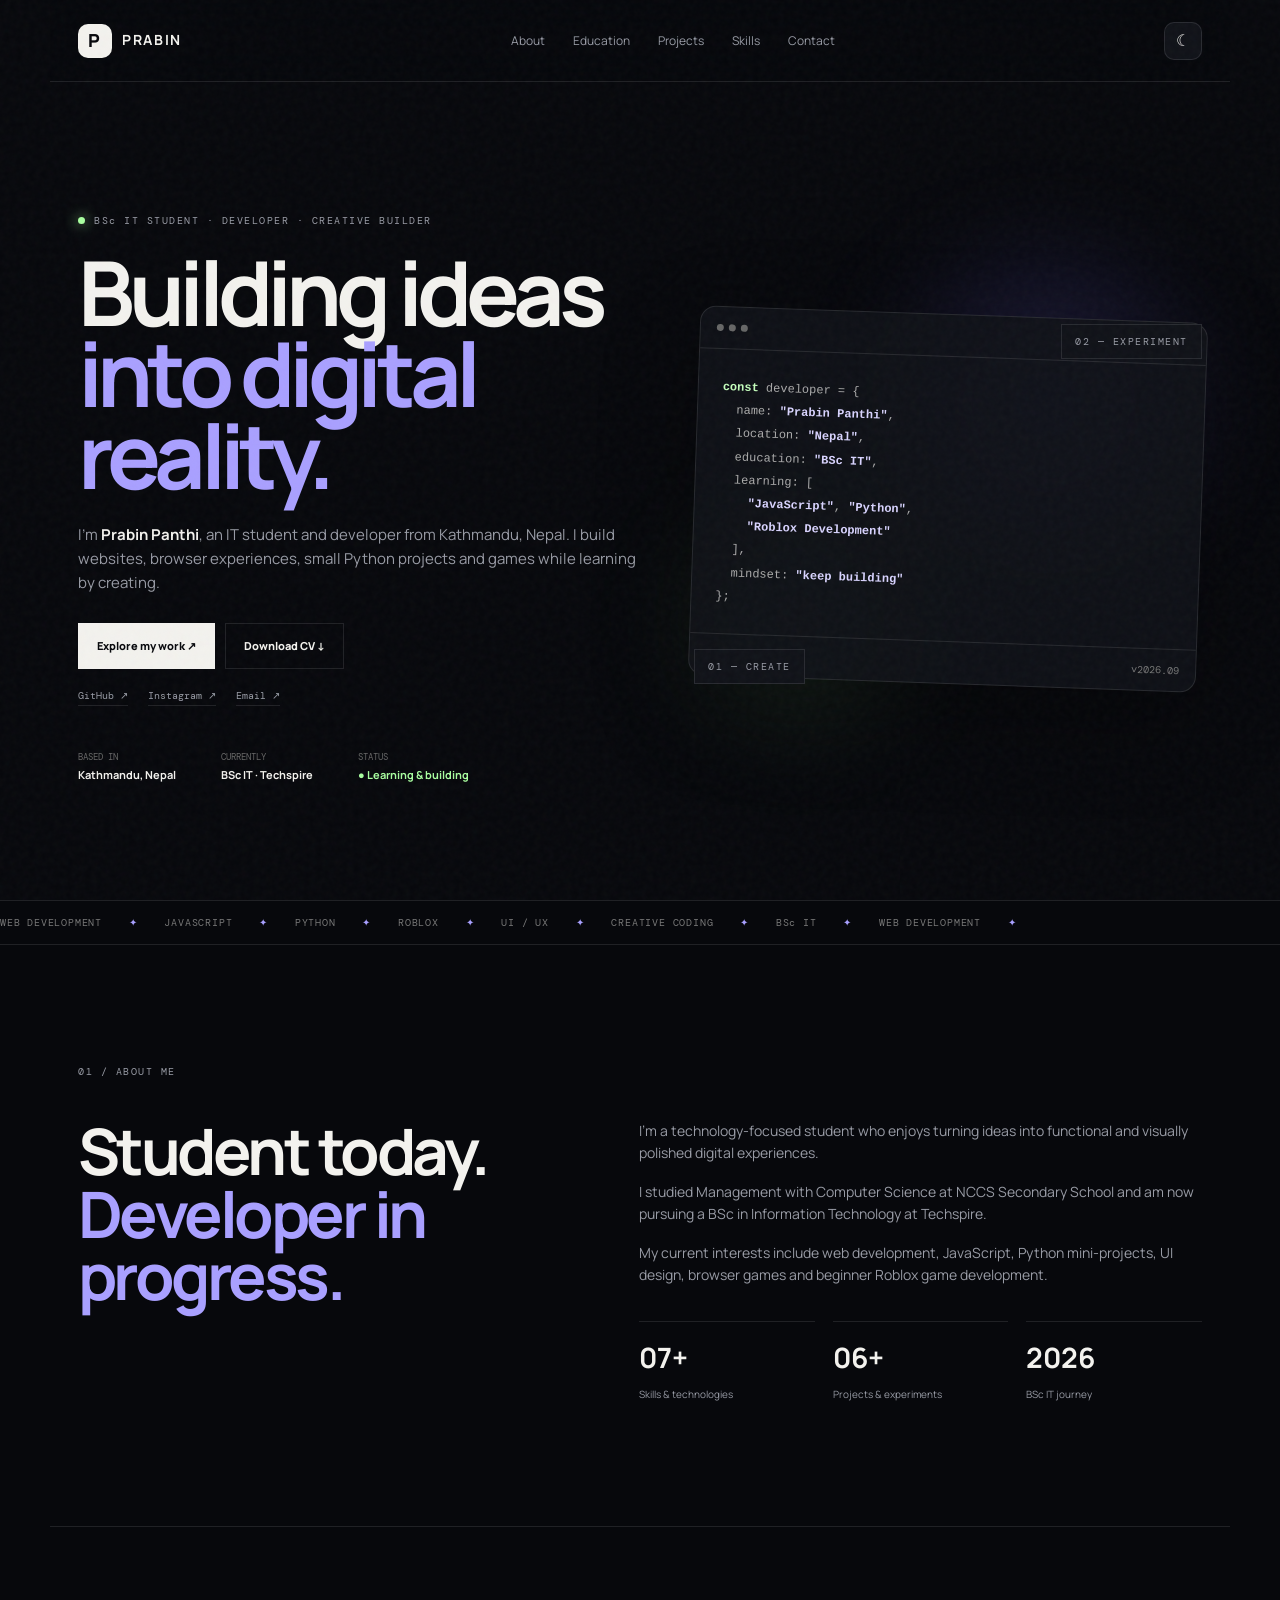
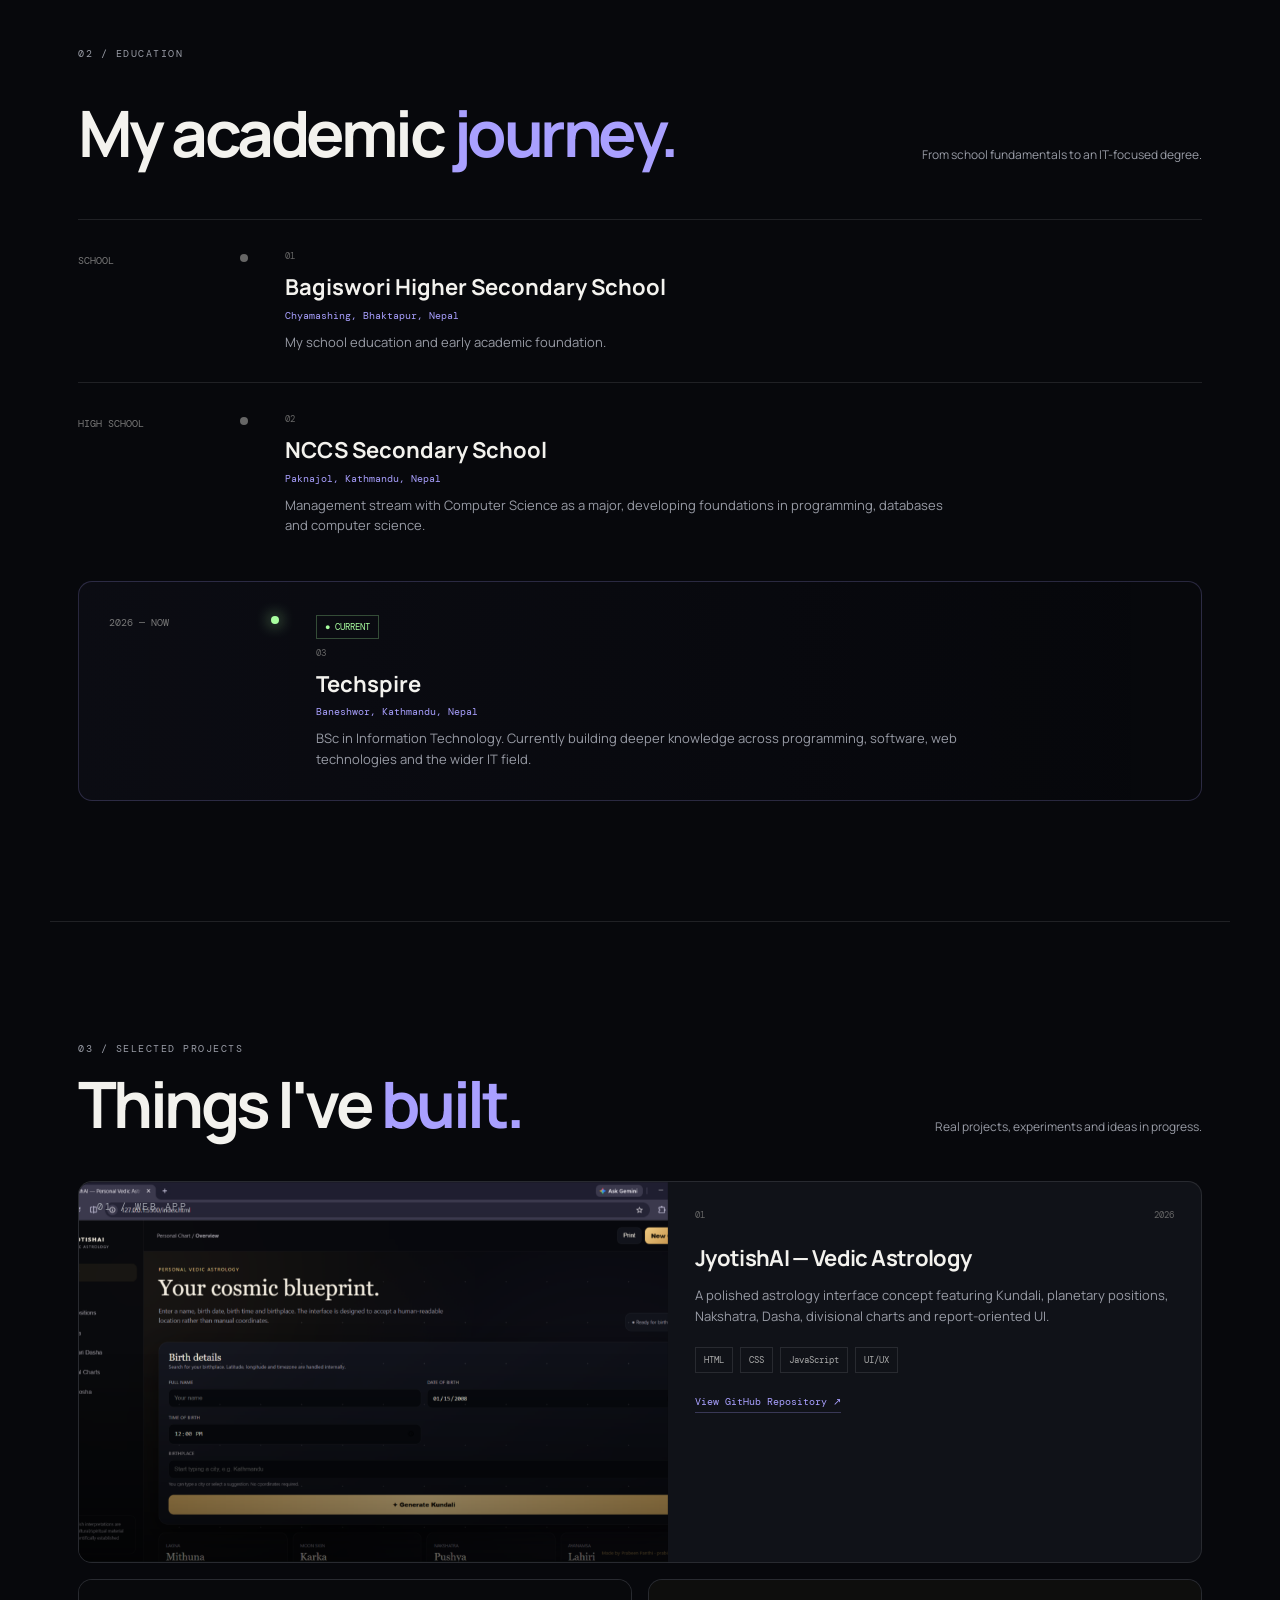
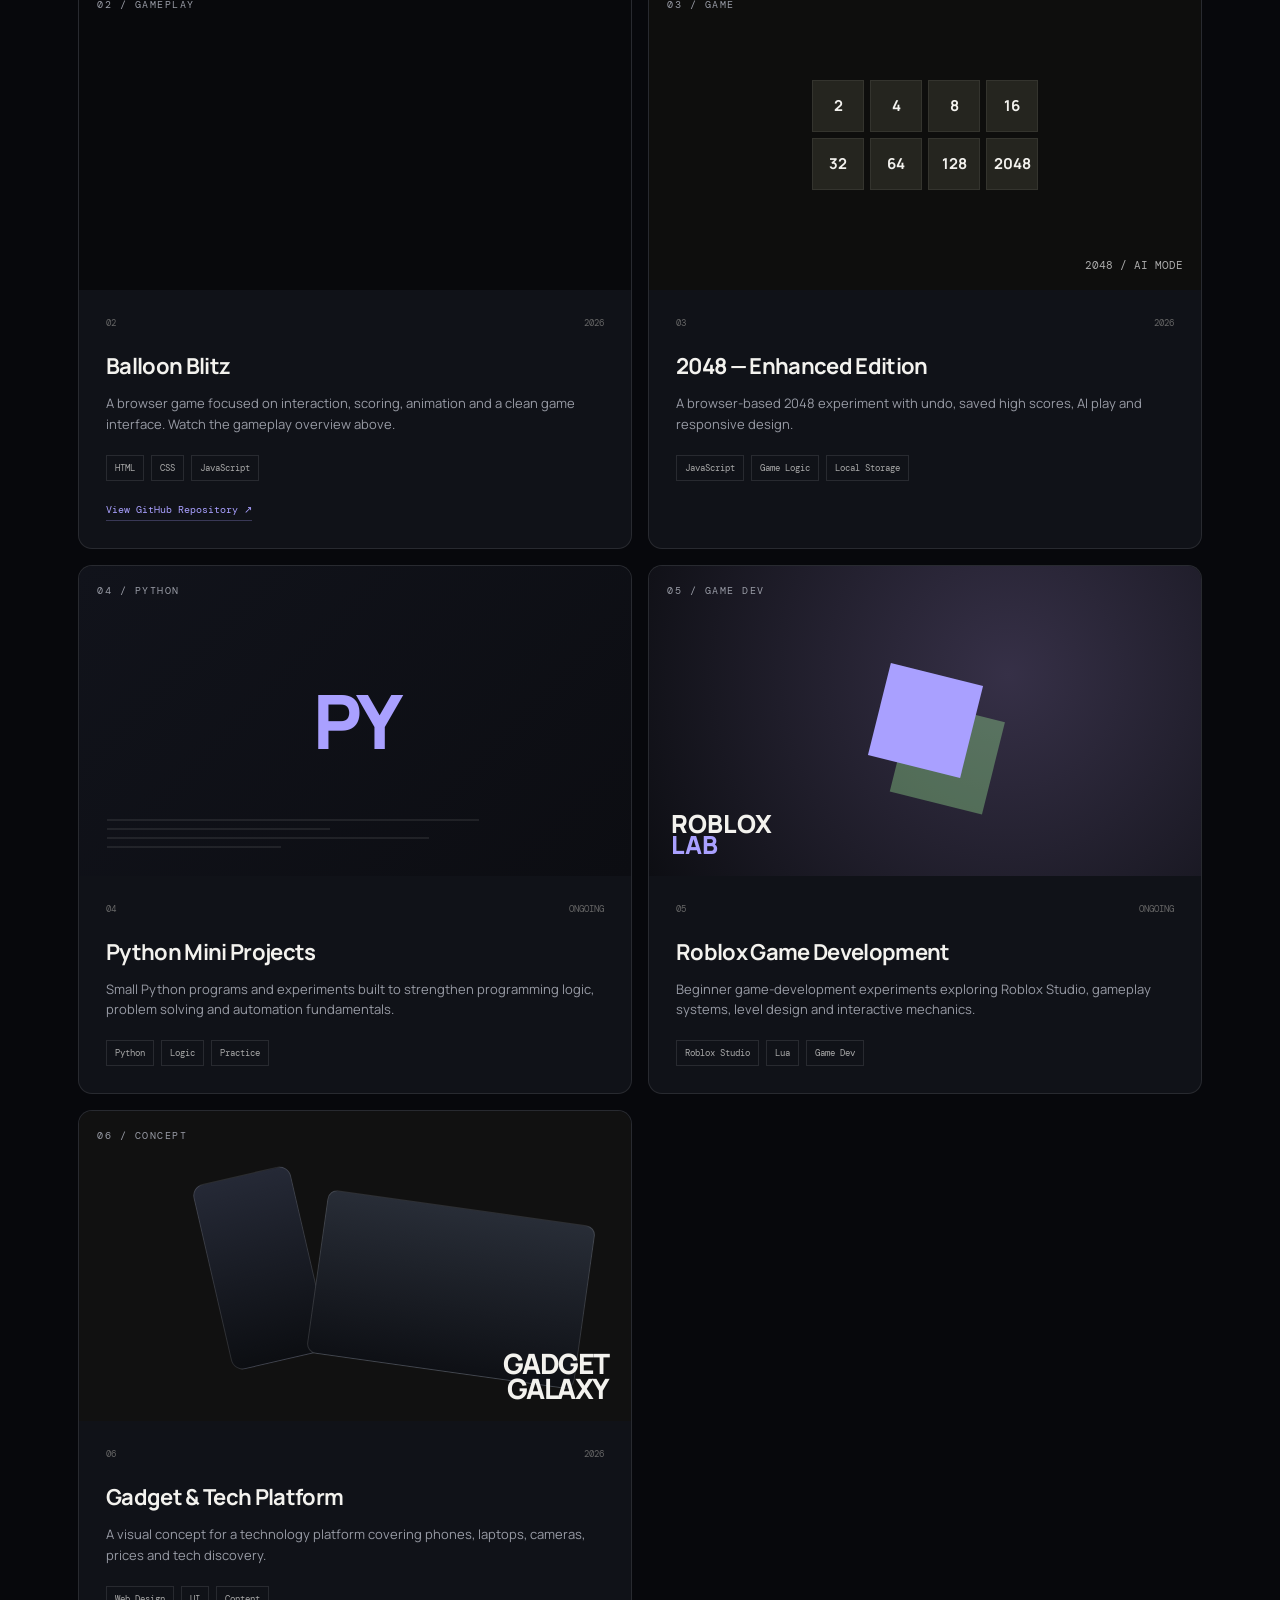
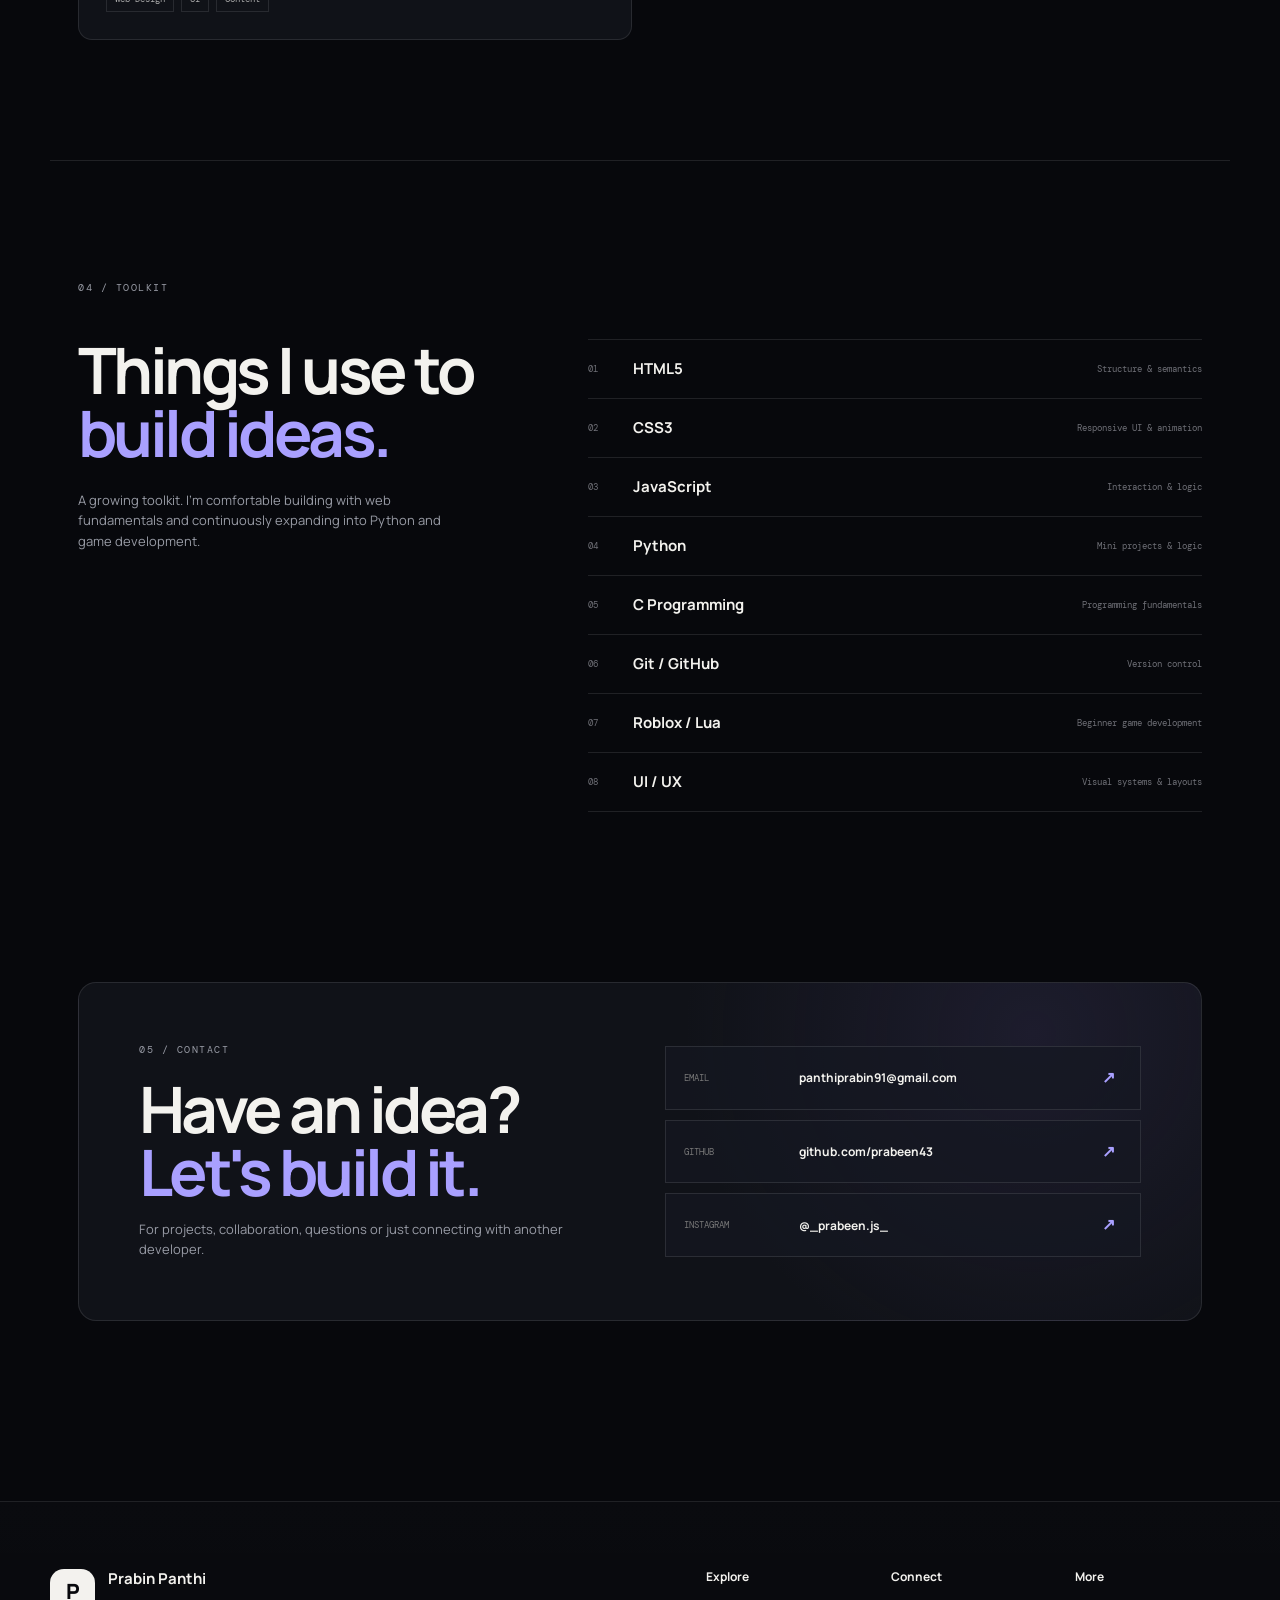
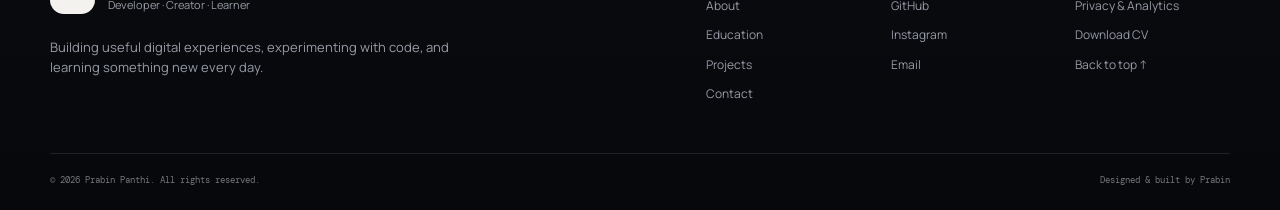
==== commit ff84686b: "Update portfolio" ====
--- a/index.html
+++ b/index.html
@@ -68,8 +68,8 @@
 <article class="education-item current"><div class="edu-year">2026 — NOW</div><div class="edu-line"><span></span></div><div class="edu-content"><div class="current-badge">● CURRENT</div><p class="edu-number">03</p><h3>Techspire</h3><p class="edu-place">Baneshwor, Kathmandu, Nepal</p><p>BSc in Information Technology. Currently building deeper knowledge across programming, software, web technologies and the wider IT field.</p></div></article>
 </div></section>
 <section class="section work" id="work"><div class="section-header"><div><div class="section-label">03 / SELECTED PROJECTS</div><h2>Things I've <em>built.</em></h2></div><p>Real projects, experiments and ideas in progress.</p></div><div class="projects">
-<article class="project featured"><div class="project-image image-project"><img src="images/Jyotish-AI.png" alt="Jyotish AI project preview" loading="lazy"><div class="image-overlay"></div><span class="visual-label">01 / WEB APP</span></div><div class="project-info"><div class="project-number"><span>01</span><span>2026</span></div><h3>JyotishAI — Vedic Astrology</h3><p>A polished astrology interface concept featuring Kundali, planetary positions, Nakshatra, Dasha, divisional charts and report-oriented UI.</p><div class="tags"><span>HTML</span><span>CSS</span><span>JavaScript</span><span>UI/UX</span></div><a class="repo-link" href="https://github.com/prabeen43/Jyotish-AI" target="_blank" rel="noopener">View GitHub Repository ↗</a></div></article>
-<article class="project"><div class="project-image video-project"><video src="videos/balloon-blitz.mp4" autoplay muted loop playsinline controls preload="metadata" poster="images/Jyotish-AI.png"></video><span class="visual-label">02 / GAMEPLAY</span></div><div class="project-info"><div class="project-number"><span>02</span><span>2026</span></div><h3>Balloon Blitz</h3><p>A browser game focused on interaction, scoring, animation and a clean game interface. Watch the gameplay overview above.</p><div class="tags"><span>HTML</span><span>CSS</span><span>JavaScript</span></div><a class="repo-link" href="https://github.com/prabeen43/Balloon-Blitz" target="_blank" rel="noopener">View GitHub Repository ↗</a></div></article>
+<article class="project featured"><div class="project-image image-project"><img src="images/Jyotish-AI.png" alt="Jyotish AI project preview" loading="eager" fetchpriority="high" decoding="async"><div class="image-overlay"></div><span class="visual-label">01 / WEB APP</span></div><div class="project-info"><div class="project-number"><span>01</span><span>2026</span></div><h3>JyotishAI — Vedic Astrology</h3><p>A polished astrology interface concept featuring Kundali, planetary positions, Nakshatra, Dasha, divisional charts and report-oriented UI.</p><div class="tags"><span>HTML</span><span>CSS</span><span>JavaScript</span><span>UI/UX</span></div><a class="repo-link" href="https://github.com/prabeen43/Jyotish-AI" target="_blank" rel="noopener">View GitHub Repository ↗</a></div></article>
+<article class="project"><div class="project-image video-project"><video src="videos/balloon-blitz.mp4" autoplay muted loop playsinline preload="auto" disablepictureinpicture controlslist="nodownload noplaybackrate noremoteplayback" tabindex="-1" aria-hidden="true"></video><span class="visual-label">02 / GAMEPLAY</span></div><div class="project-info"><div class="project-number"><span>02</span><span>2026</span></div><h3>Balloon Blitz</h3><p>A browser game focused on interaction, scoring, animation and a clean game interface. Watch the gameplay overview above.</p><div class="tags"><span>HTML</span><span>CSS</span><span>JavaScript</span></div><a class="repo-link" href="https://github.com/prabeen43/Balloon-Blitz" target="_blank" rel="noopener">View GitHub Repository ↗</a></div></article>
 <article class="project"><div class="project-image game2048"><span class="visual-label">03 / GAME</span><div class="tile-grid"><b>2</b><b>4</b><b>8</b><b>16</b><b>32</b><b>64</b><b>128</b><b>2048</b></div><div class="game-label">2048 / AI MODE</div></div><div class="project-info"><div class="project-number"><span>03</span><span>2026</span></div><h3>2048 — Enhanced Edition</h3><p>A browser-based 2048 experiment with undo, saved high scores, AI play and responsive design.</p><div class="tags"><span>JavaScript</span><span>Game Logic</span><span>Local Storage</span></div></div></article>
 <article class="project"><div class="project-image python-project"><span class="visual-label">04 / PYTHON</span><div class="python-symbol">PY</div><div class="python-lines"><i></i><i></i><i></i><i></i></div></div><div class="project-info"><div class="project-number"><span>04</span><span>ONGOING</span></div><h3>Python Mini Projects</h3><p>Small Python programs and experiments built to strengthen programming logic, problem solving and automation fundamentals.</p><div class="tags"><span>Python</span><span>Logic</span><span>Practice</span></div></div></article>
 <article class="project"><div class="project-image roblox-project"><span class="visual-label">05 / GAME DEV</span><div class="roblox-cube"></div><div class="roblox-title">ROBLOX<br><em>LAB</em></div></div><div class="project-info"><div class="project-number"><span>05</span><span>ONGOING</span></div><h3>Roblox Game Development</h3><p>Beginner game-development experiments exploring Roblox Studio, gameplay systems, level design and interactive mechanics.</p><div class="tags"><span>Roblox Studio</span><span>Lua</span><span>Game Dev</span></div></div></article>
--- a/style.css
+++ b/style.css
@@ -4,3 +4,60 @@
 @media(max-width:850px){.navbar{padding:0 20px}.menu-btn{display:block}.navbar nav{position:absolute;top:74px;right:20px;display:none;flex-direction:column;gap:0;background:var(--surface);border:1px solid var(--border);border-radius:12px;overflow:hidden;box-shadow:0 20px 50px var(--shadow)}.navbar nav.open{display:flex}.navbar nav a{padding:13px 22px}.hero{grid-template-columns:1fr;padding-top:70px}.hero-visual{min-height:390px}.about-grid,.skills-layout,.contact-box,.footer-container{grid-template-columns:1fr;gap:45px}.projects{grid-template-columns:1fr}.project.featured{grid-column:auto;display:block}.featured .project-image{height:340px}.section-header,.education-heading{display:block}.section-header>p,.education-heading>p{margin-top:15px}.skill-list i{display:none}.skill-list div{grid-template-columns:40px 1fr}.contact{padding-top:70px}.footer-links{grid-template-columns:repeat(3,1fr)}}
 @media(max-width:560px){.hero{padding:65px 20px}.hero h1{font-size:52px}.hero-meta{gap:22px;flex-wrap:wrap}.section{padding:90px 20px}.stats{grid-template-columns:1fr}.education-item{grid-template-columns:1fr}.edu-line{display:none}.edu-year{padding-top:22px}.edu-content{padding-left:0}.current{padding:24px}.project-image{height:280px}.featured .project-image{height:280px}.contact-box{padding:35px 22px}.contact-card{grid-template-columns:1fr 20px}.contact-card span{display:none}.footer-container,.footer-bottom{width:min(100% - 40px,var(--max))}.footer-links{grid-template-columns:1fr 1fr}.footer-bottom{flex-direction:column}.footer-bottom span:last-child{display:none}.code-card{transform:none}.floating-tag{display:none}}
 .error-page{min-height:100vh;display:grid;place-content:center;text-align:center;padding:30px}.error-code{font:clamp(90px,20vw,180px)/.8 'DM Mono';color:var(--accent);opacity:.25}.error-page .section-label{margin-top:25px}.error-page h1{font-size:clamp(42px,7vw,80px);line-height:.95;letter-spacing:-.06em;margin:20px 0}.error-page h1 em{color:var(--accent);font-style:normal}.error-page>p:not(.section-label){max-width:500px;margin:0 auto 28px;color:var(--muted);font-size:14px}
+
+
+/* Media quality + non-interactive gameplay preview */
+.image-project img {
+  width: 100%;
+  height: 100%;
+  object-fit: cover;
+  object-position: center;
+  display: block;
+  image-rendering: auto;
+  transform: translateZ(0);
+  backface-visibility: hidden;
+}
+
+.video-project {
+  position: relative;
+  overflow: hidden;
+}
+
+.video-project video {
+  width: 100%;
+  height: 100%;
+  object-fit: cover;
+  object-position: center;
+  display: block;
+  pointer-events: none !important;
+  user-select: none;
+  -webkit-user-select: none;
+  background: #08090c;
+  transform: translateZ(0);
+  backface-visibility: hidden;
+}
+
+/* Prevent native media UI from being exposed by interaction */
+.video-project video::-webkit-media-controls,
+.video-project video::-webkit-media-controls-enclosure,
+.video-project video::-webkit-media-controls-panel,
+.video-project video::-webkit-media-controls-play-button,
+.video-project video::-webkit-media-controls-timeline,
+.video-project video::-webkit-media-controls-current-time-display,
+.video-project video::-webkit-media-controls-time-remaining-display,
+.video-project video::-webkit-media-controls-mute-button,
+.video-project video::-webkit-media-controls-volume-slider,
+.video-project video::-webkit-media-controls-fullscreen-button,
+.video-project video::-webkit-media-controls-download-button,
+.video-project video::-webkit-media-controls-overflow-button {
+  display: none !important;
+}
+
+.video-project::after {
+  content: "";
+  position: absolute;
+  inset: 0;
+  z-index: 3;
+  pointer-events: auto;
+  background: transparent;
+}
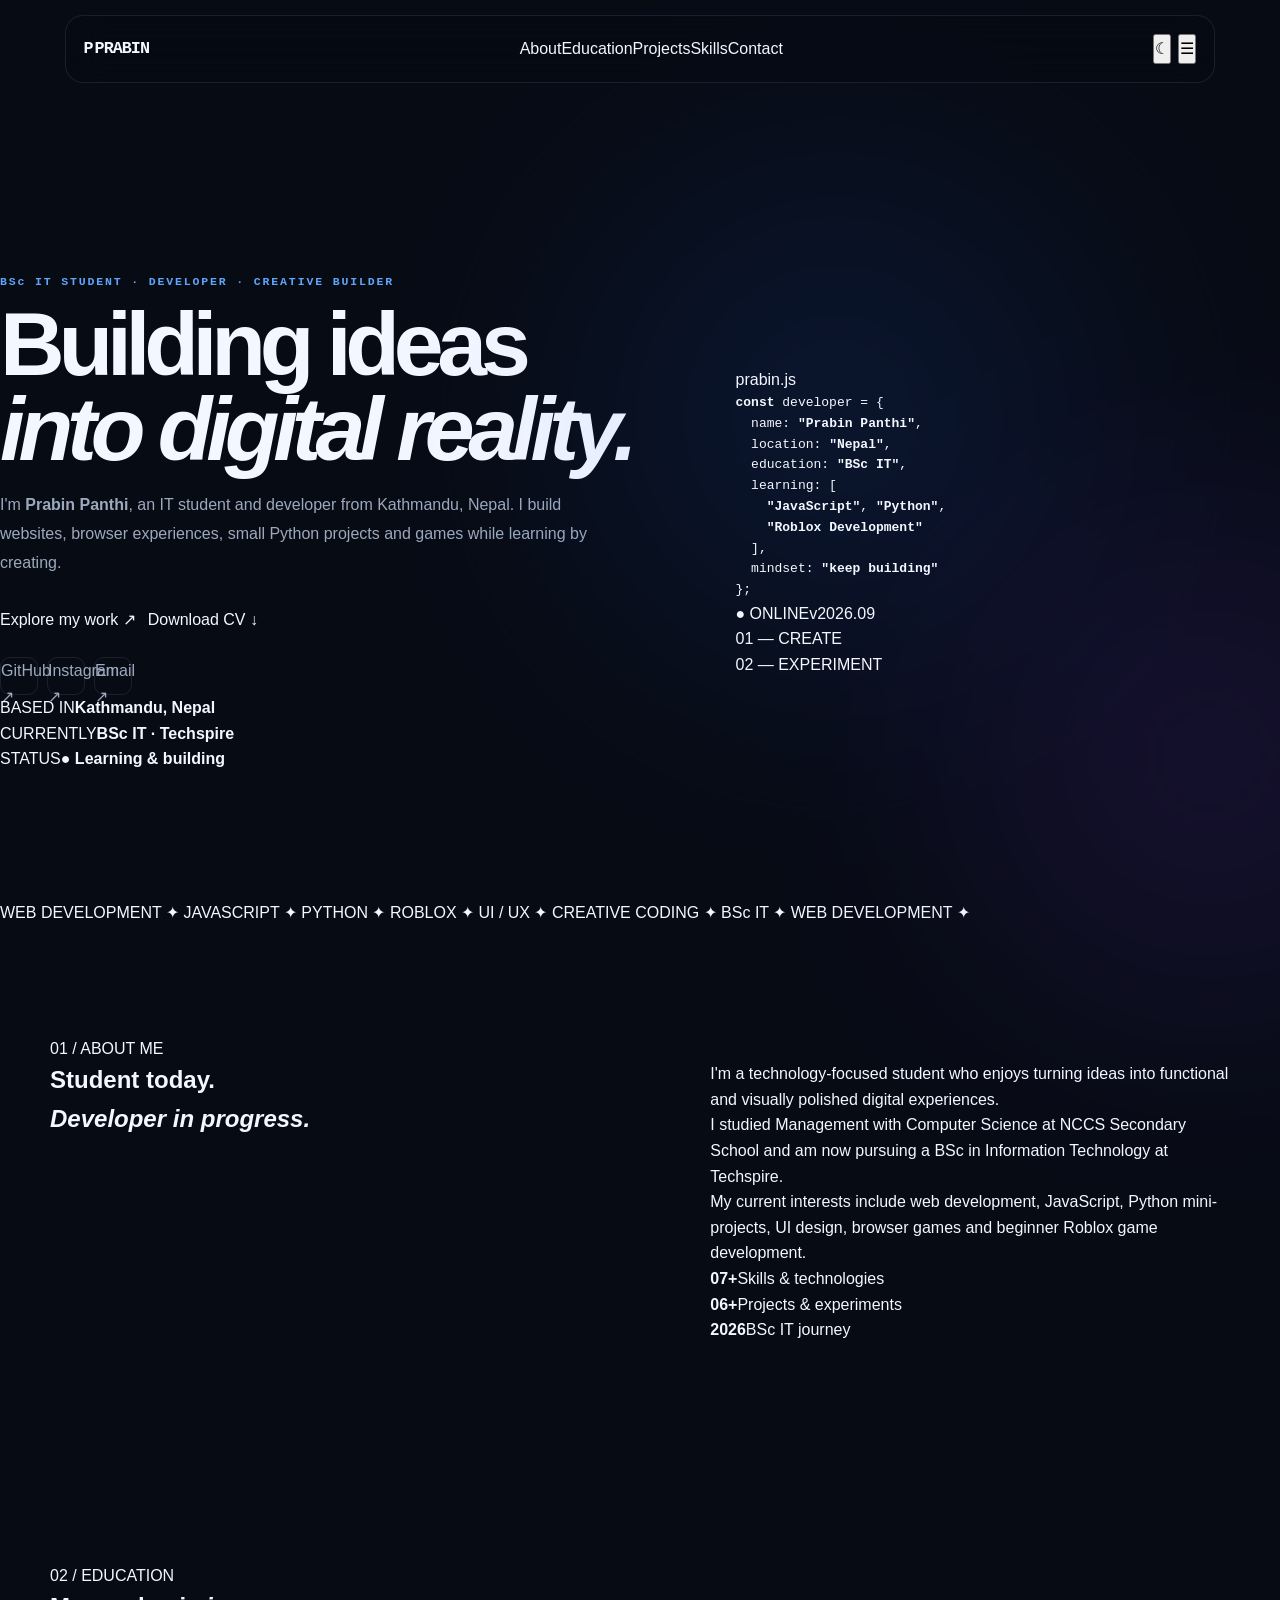
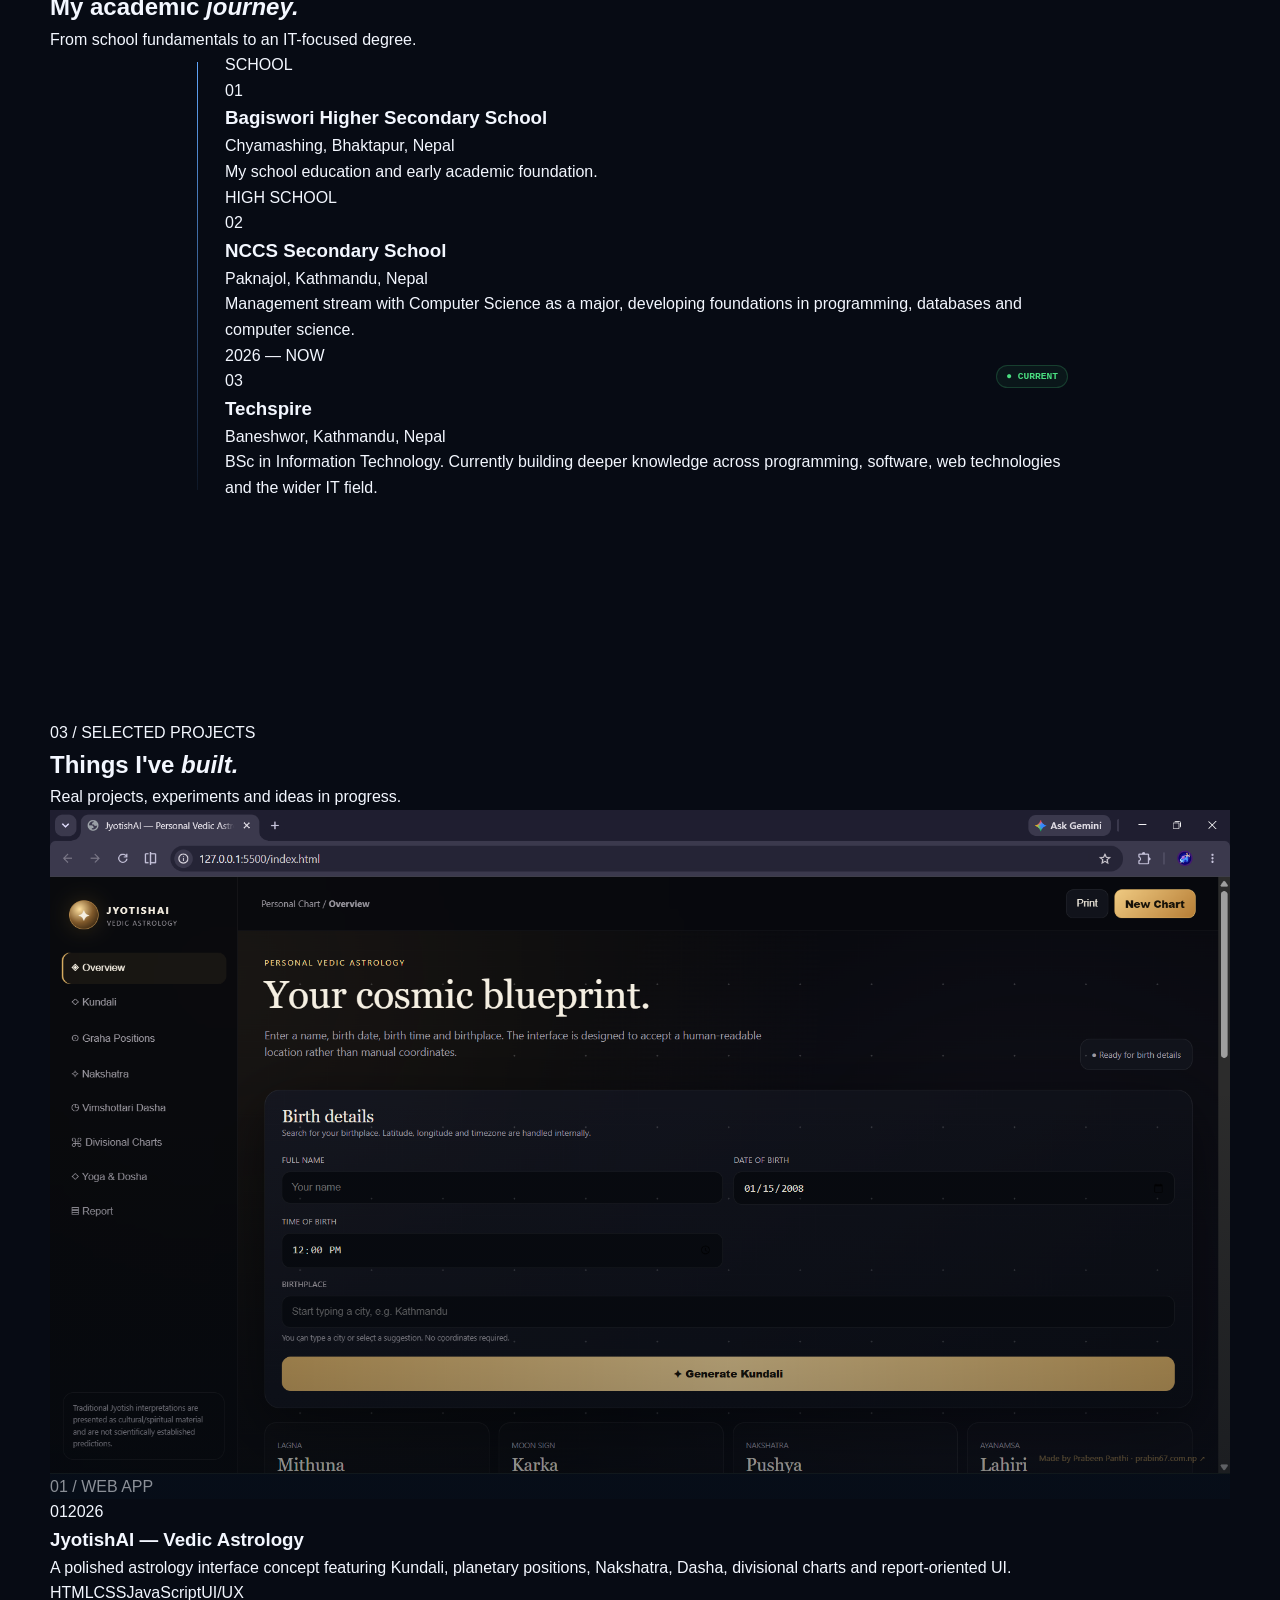
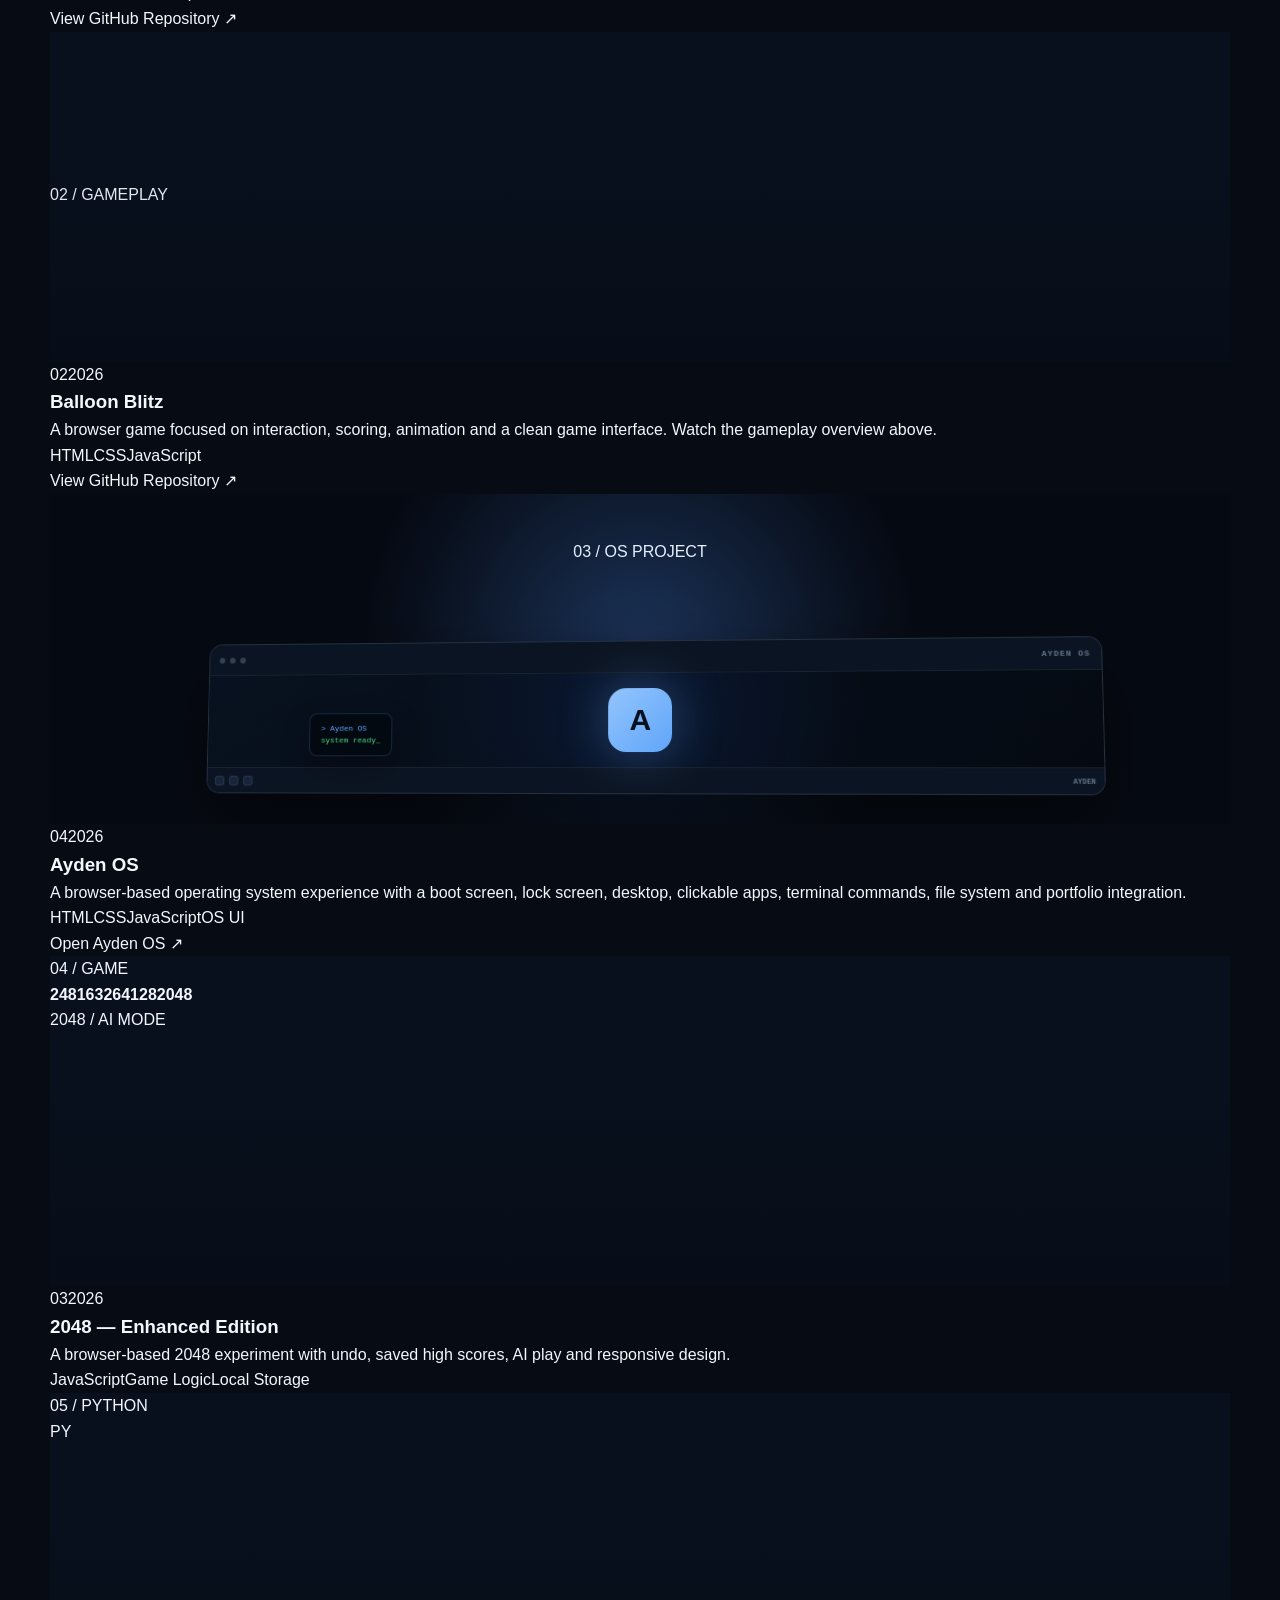
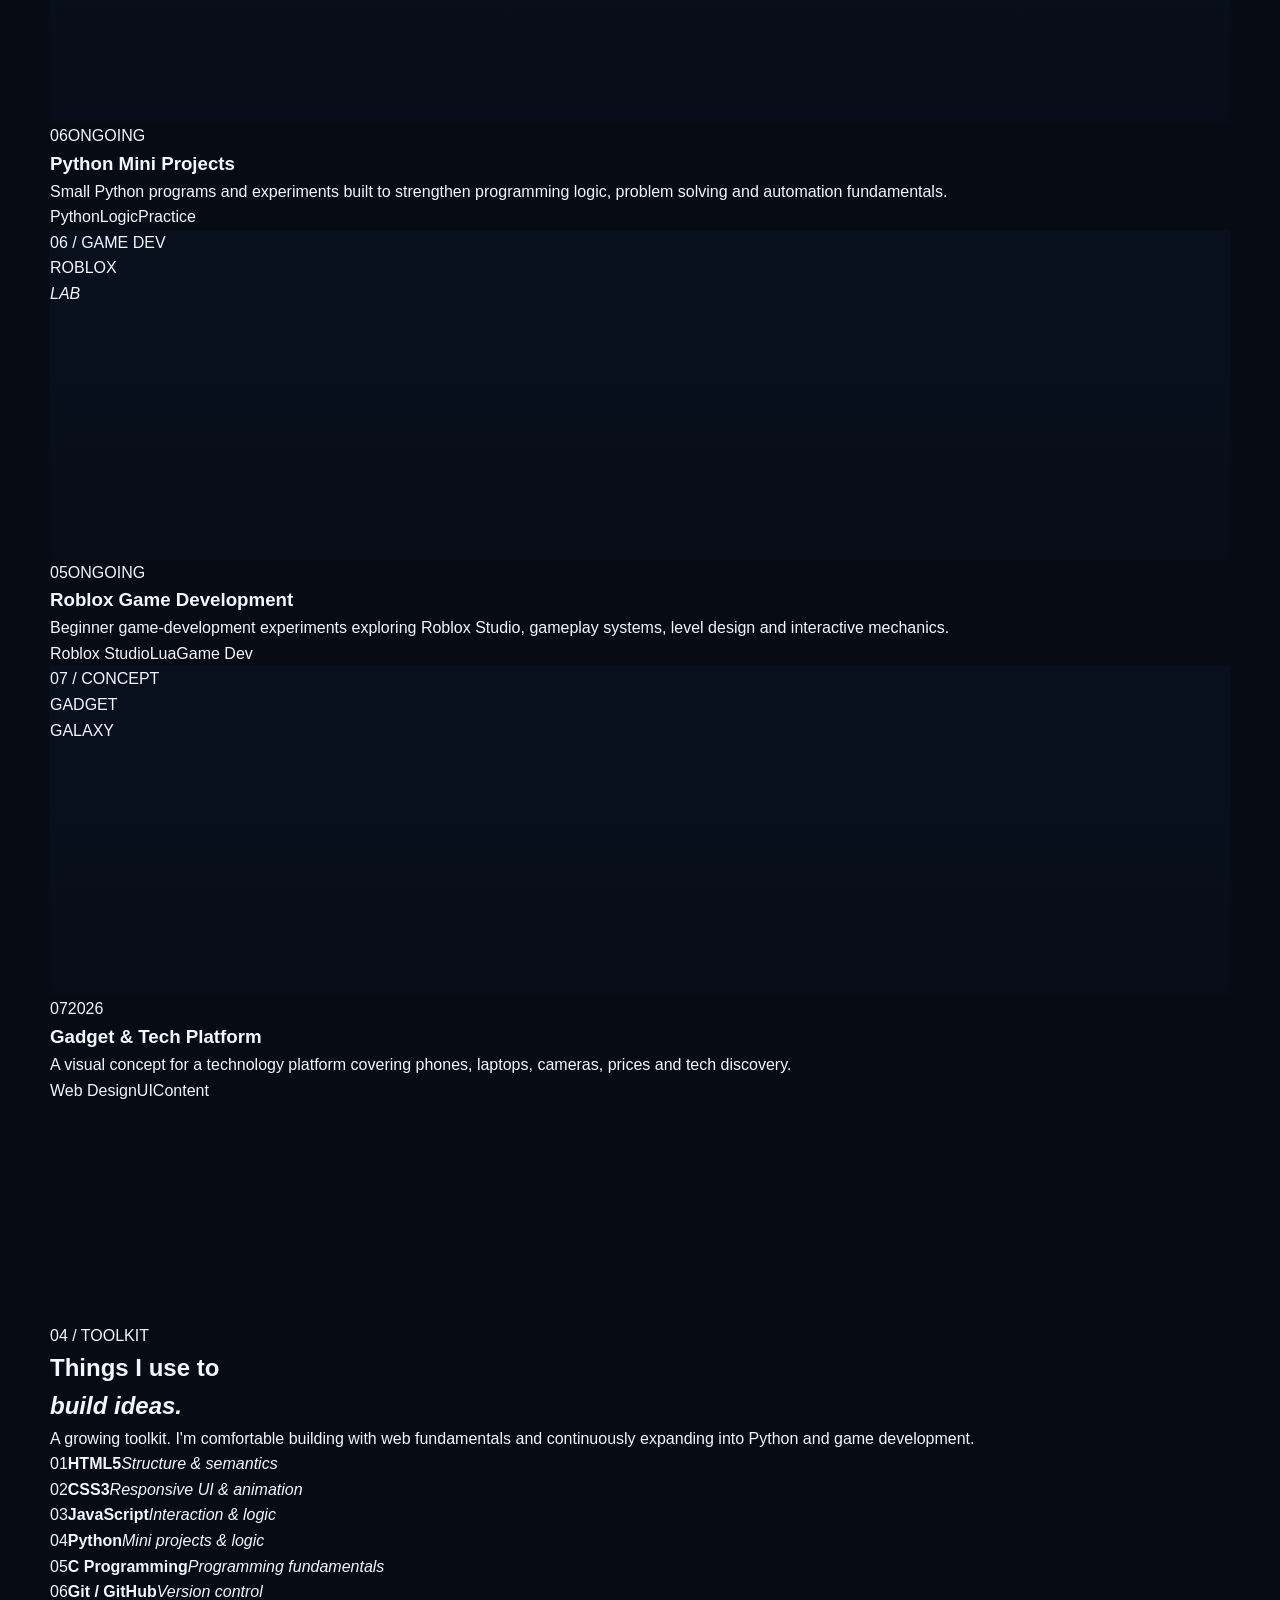
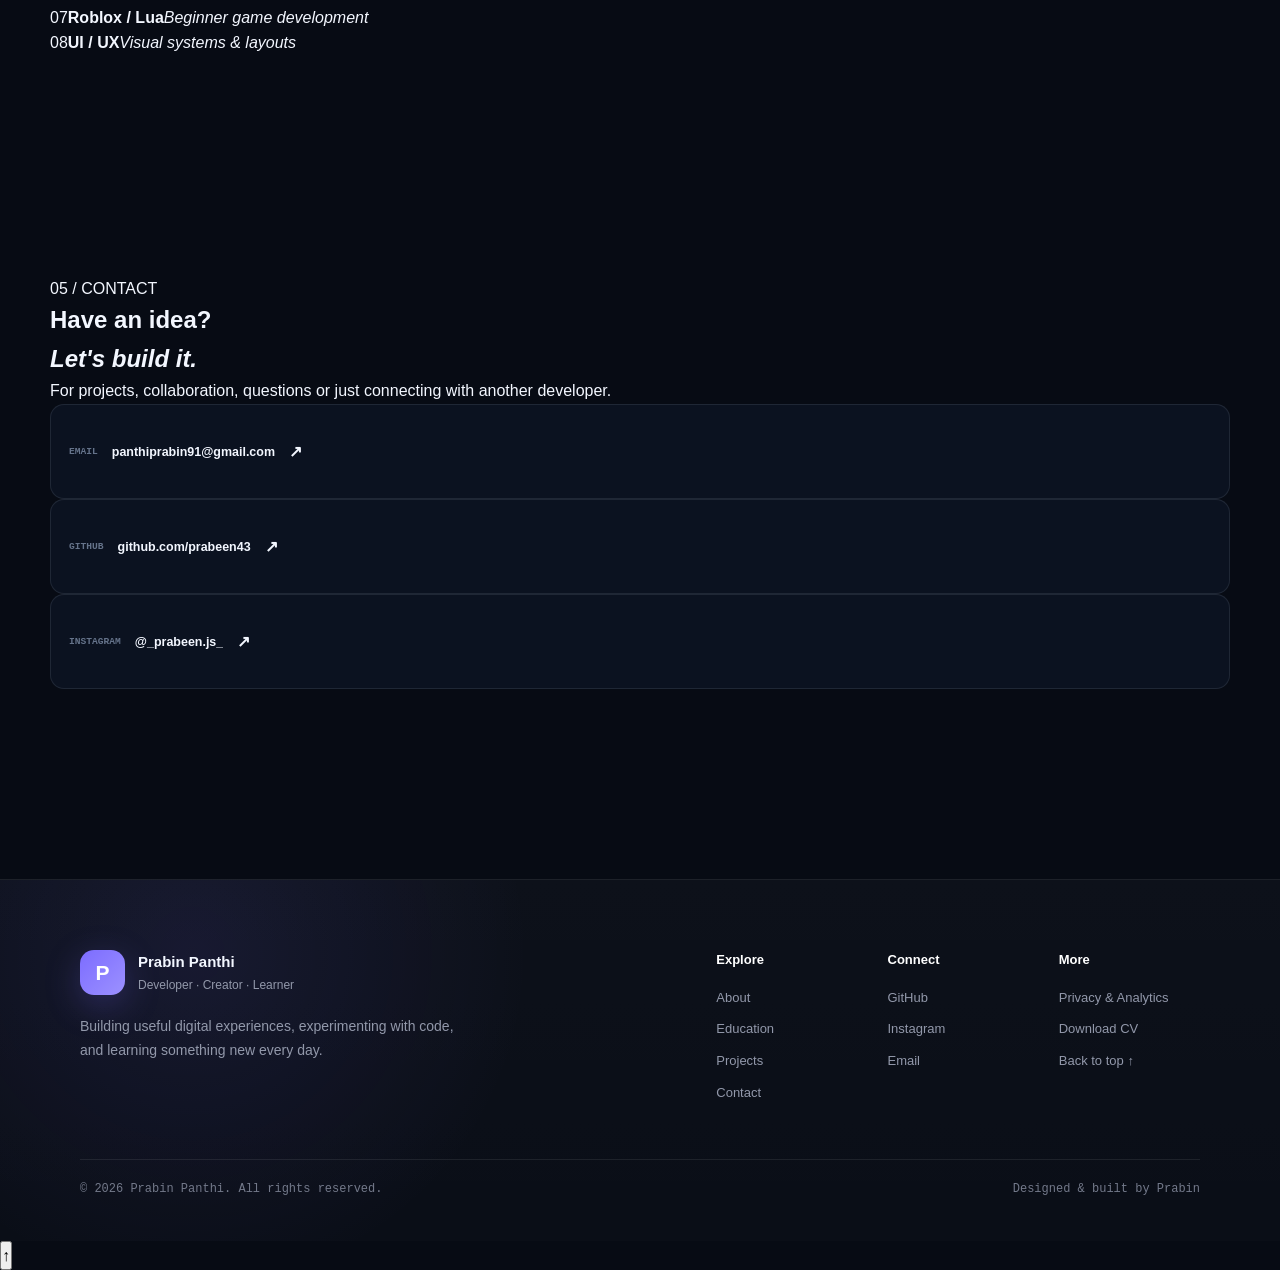
==== commit ae5484d8: "New Project Ayden OS" ====
--- a/index.html
+++ b/index.html
@@ -70,10 +70,11 @@
 <section class="section work" id="work"><div class="section-header"><div><div class="section-label">03 / SELECTED PROJECTS</div><h2>Things I've <em>built.</em></h2></div><p>Real projects, experiments and ideas in progress.</p></div><div class="projects">
 <article class="project featured"><div class="project-image image-project"><img src="images/Jyotish-AI.png" alt="Jyotish AI project preview" loading="eager" fetchpriority="high" decoding="async"><div class="image-overlay"></div><span class="visual-label">01 / WEB APP</span></div><div class="project-info"><div class="project-number"><span>01</span><span>2026</span></div><h3>JyotishAI — Vedic Astrology</h3><p>A polished astrology interface concept featuring Kundali, planetary positions, Nakshatra, Dasha, divisional charts and report-oriented UI.</p><div class="tags"><span>HTML</span><span>CSS</span><span>JavaScript</span><span>UI/UX</span></div><a class="repo-link" href="https://github.com/prabeen43/Jyotish-AI" target="_blank" rel="noopener">View GitHub Repository ↗</a></div></article>
 <article class="project"><div class="project-image video-project"><video src="videos/balloon-blitz.mp4" autoplay muted loop playsinline preload="auto" disablepictureinpicture controlslist="nodownload noplaybackrate noremoteplayback" tabindex="-1" aria-hidden="true"></video><span class="visual-label">02 / GAMEPLAY</span></div><div class="project-info"><div class="project-number"><span>02</span><span>2026</span></div><h3>Balloon Blitz</h3><p>A browser game focused on interaction, scoring, animation and a clean game interface. Watch the gameplay overview above.</p><div class="tags"><span>HTML</span><span>CSS</span><span>JavaScript</span></div><a class="repo-link" href="https://github.com/prabeen43/Balloon-Blitz" target="_blank" rel="noopener">View GitHub Repository ↗</a></div></article>
-<article class="project"><div class="project-image game2048"><span class="visual-label">03 / GAME</span><div class="tile-grid"><b>2</b><b>4</b><b>8</b><b>16</b><b>32</b><b>64</b><b>128</b><b>2048</b></div><div class="game-label">2048 / AI MODE</div></div><div class="project-info"><div class="project-number"><span>03</span><span>2026</span></div><h3>2048 — Enhanced Edition</h3><p>A browser-based 2048 experiment with undo, saved high scores, AI play and responsive design.</p><div class="tags"><span>JavaScript</span><span>Game Logic</span><span>Local Storage</span></div></div></article>
-<article class="project"><div class="project-image python-project"><span class="visual-label">04 / PYTHON</span><div class="python-symbol">PY</div><div class="python-lines"><i></i><i></i><i></i><i></i></div></div><div class="project-info"><div class="project-number"><span>04</span><span>ONGOING</span></div><h3>Python Mini Projects</h3><p>Small Python programs and experiments built to strengthen programming logic, problem solving and automation fundamentals.</p><div class="tags"><span>Python</span><span>Logic</span><span>Practice</span></div></div></article>
-<article class="project"><div class="project-image roblox-project"><span class="visual-label">05 / GAME DEV</span><div class="roblox-cube"></div><div class="roblox-title">ROBLOX<br><em>LAB</em></div></div><div class="project-info"><div class="project-number"><span>05</span><span>ONGOING</span></div><h3>Roblox Game Development</h3><p>Beginner game-development experiments exploring Roblox Studio, gameplay systems, level design and interactive mechanics.</p><div class="tags"><span>Roblox Studio</span><span>Lua</span><span>Game Dev</span></div></div></article>
-<article class="project"><div class="project-image gadgets"><span class="visual-label">06 / CONCEPT</span><div class="phone"></div><div class="laptop"></div><div class="gadgets-title">GADGET<br>GALAXY</div></div><div class="project-info"><div class="project-number"><span>06</span><span>2026</span></div><h3>Gadget & Tech Platform</h3><p>A visual concept for a technology platform covering phones, laptops, cameras, prices and tech discovery.</p><div class="tags"><span>Web Design</span><span>UI</span><span>Content</span></div></div></article>
+<article class="project ayden-project"><a href="/aydenos" class="ayden-project-link" aria-label="Open Ayden OS project"><div class="project-image ayden-os-preview"><span class="visual-label">03 / OS PROJECT</span><div class="ayden-window"><div class="ayden-window-top"><span></span><span></span><span></span><b>AYDEN OS</b></div><div class="ayden-desktop"><div class="ayden-orb">A</div><div class="ayden-terminal">&gt; Ayden OS<br><span>system ready_</span></div></div><div class="ayden-taskbar"><i></i><i></i><i></i><strong>AYDEN</strong></div></div><div class="ayden-glow"></div></div></a><div class="project-info"><div class="project-number"><span>04</span><span>2026</span></div><h3>Ayden OS</h3><p>A browser-based operating system experience with a boot screen, lock screen, desktop, clickable apps, terminal commands, file system and portfolio integration.</p><div class="tags"><span>HTML</span><span>CSS</span><span>JavaScript</span><span>OS UI</span></div><a class="repo-link" href="/aydenos">Open Ayden OS ↗</a></div></article>
+<article class="project"><div class="project-image game2048"><span class="visual-label">04 / GAME</span><div class="tile-grid"><b>2</b><b>4</b><b>8</b><b>16</b><b>32</b><b>64</b><b>128</b><b>2048</b></div><div class="game-label">2048 / AI MODE</div></div><div class="project-info"><div class="project-number"><span>03</span><span>2026</span></div><h3>2048 — Enhanced Edition</h3><p>A browser-based 2048 experiment with undo, saved high scores, AI play and responsive design.</p><div class="tags"><span>JavaScript</span><span>Game Logic</span><span>Local Storage</span></div></div></article>
+<article class="project"><div class="project-image python-project"><span class="visual-label">05 / PYTHON</span><div class="python-symbol">PY</div><div class="python-lines"><i></i><i></i><i></i><i></i></div></div><div class="project-info"><div class="project-number"><span>06</span><span>ONGOING</span></div><h3>Python Mini Projects</h3><p>Small Python programs and experiments built to strengthen programming logic, problem solving and automation fundamentals.</p><div class="tags"><span>Python</span><span>Logic</span><span>Practice</span></div></div></article>
+<article class="project"><div class="project-image roblox-project"><span class="visual-label">06 / GAME DEV</span><div class="roblox-cube"></div><div class="roblox-title">ROBLOX<br><em>LAB</em></div></div><div class="project-info"><div class="project-number"><span>05</span><span>ONGOING</span></div><h3>Roblox Game Development</h3><p>Beginner game-development experiments exploring Roblox Studio, gameplay systems, level design and interactive mechanics.</p><div class="tags"><span>Roblox Studio</span><span>Lua</span><span>Game Dev</span></div></div></article>
+<article class="project"><div class="project-image gadgets"><span class="visual-label">07 / CONCEPT</span><div class="phone"></div><div class="laptop"></div><div class="gadgets-title">GADGET<br>GALAXY</div></div><div class="project-info"><div class="project-number"><span>07</span><span>2026</span></div><h3>Gadget & Tech Platform</h3><p>A visual concept for a technology platform covering phones, laptops, cameras, prices and tech discovery.</p><div class="tags"><span>Web Design</span><span>UI</span><span>Content</span></div></div></article>
 </div></section>
 <section class="section skills" id="skills"><div class="section-label">04 / TOOLKIT</div><div class="skills-layout"><div><h2>Things I use to<br><em>build ideas.</em></h2><p class="skills-intro">A growing toolkit. I'm comfortable building with web fundamentals and continuously expanding into Python and game development.</p></div><div class="skill-list"><div><span>01</span><strong>HTML5</strong><i>Structure & semantics</i></div><div><span>02</span><strong>CSS3</strong><i>Responsive UI & animation</i></div><div><span>03</span><strong>JavaScript</strong><i>Interaction & logic</i></div><div><span>04</span><strong>Python</strong><i>Mini projects & logic</i></div><div><span>05</span><strong>C Programming</strong><i>Programming fundamentals</i></div><div><span>06</span><strong>Git / GitHub</strong><i>Version control</i></div><div><span>07</span><strong>Roblox / Lua</strong><i>Beginner game development</i></div><div><span>08</span><strong>UI / UX</strong><i>Visual systems & layouts</i></div></div></div></section>
 <section class="section contact" id="contact"><div class="contact-box"><div class="contact-copy"><div class="section-label">05 / CONTACT</div><h2>Have an idea?<br><em>Let's build it.</em></h2><p>For projects, collaboration, questions or just connecting with another developer.</p></div><div class="contact-cards"><a class="contact-card" href="mailto:panthiprabin91@gmail.com"><span>EMAIL</span><strong>panthiprabin91@gmail.com</strong><b>↗</b></a><a class="contact-card" href="https://github.com/prabeen43" target="_blank" rel="noopener"><span>GITHUB</span><strong>github.com/prabeen43</strong><b>↗</b></a><a class="contact-card" href="https://www.instagram.com/_prabeen.js_/" target="_blank" rel="noopener"><span>INSTAGRAM</span><strong>@_prabeen.js_</strong><b>↗</b></a></div></div></section>
@@ -82,4 +83,4 @@
 <button id="topButton" class="top-button" aria-label="Back to top">↑</button>
 <script src="script.js"></script>
 </body>
-</html>
+</html>
--- a/style.css
+++ b/style.css
@@ -1,63 +1,1741 @@
-:root{--bg:#07080c;--surface:#101218;--surface2:#151821;--text:#f3f2ee;--muted:#989ba5;--border:rgba(255,255,255,.10);--accent:#a9a0ff;--accent2:#d9d4ff;--green:#a9ffa0;--max:1180px;--shadow:rgba(0,0,0,.35)}
-body.light{--bg:#f6f7fb;--surface:#fff;--surface2:#f0f1f6;--text:#171820;--muted:#626775;--border:rgba(20,22,30,.12);--accent:#6255dc;--accent2:#5145c5;--green:#267d2a;--shadow:rgba(20,20,40,.12)}
-*{margin:0;padding:0;box-sizing:border-box}html{scroll-behavior:smooth}body{background:var(--bg);color:var(--text);font-family:Manrope,Arial,sans-serif;line-height:1.6;overflow-x:hidden;transition:background .3s,color .3s}a{color:inherit;text-decoration:none}button{font:inherit}.noise{position:fixed;inset:0;pointer-events:none;z-index:100;opacity:.035;background-image:url("data:image/svg+xml,%3Csvg viewBox='0 0 180 180' xmlns='http://www.w3.org/2000/svg'%3E%3Cfilter id='n'%3E%3CfeTurbulence type='fractalNoise' baseFrequency='.8' numOctaves='4' stitchTiles='stitch'/%3E%3C/filter%3E%3Crect width='100%25' height='100%25' filter='url(%23n)'/%3E%3C/svg%3E")}.navbar{height:82px;max-width:var(--max);margin:auto;padding:0 28px;display:flex;align-items:center;justify-content:space-between;border-bottom:1px solid var(--border);position:sticky;top:0;z-index:50;background:color-mix(in srgb,var(--bg) 84%,transparent);backdrop-filter:blur(18px)}.logo{display:flex;align-items:center;gap:10px;font-size:14px;letter-spacing:.12em}.logo span{display:grid;place-items:center;width:34px;height:34px;border-radius:10px;background:var(--text);color:var(--bg);font-size:18px;font-weight:800}.navbar nav{display:flex;gap:28px}.navbar nav a{font-size:12px;color:var(--muted);transition:.2s}.navbar nav a:hover{color:var(--text)}.nav-actions{display:flex;gap:9px;align-items:center}.icon-btn,.menu-btn{width:38px;height:38px;border:1px solid var(--border);border-radius:10px;background:var(--surface);color:var(--text);cursor:pointer}.menu-btn{display:none}.hero{max-width:var(--max);min-height:calc(100vh - 82px);margin:auto;padding:95px 28px 80px;display:grid;grid-template-columns:1.05fr .95fr;align-items:center;gap:55px}.eyebrow,.section-label,.visual-label,.floating-tag{font:10px 'DM Mono',monospace;letter-spacing:.15em;color:var(--muted)}.eyebrow{display:flex;align-items:center;gap:9px;margin-bottom:24px}.status-dot{width:7px;height:7px;border-radius:50%;background:var(--green);box-shadow:0 0 14px var(--green)}.hero h1{font-size:clamp(54px,7vw,91px);line-height:.91;letter-spacing:-.065em}.hero h1 em,h2 em{font-style:normal;color:var(--accent)}.hero-description{max-width:680px;margin:28px 0;color:var(--muted);font-size:15px}.hero-description strong{color:var(--text)}.hero-buttons{display:flex;flex-wrap:wrap;gap:10px}.btn{padding:13px 18px;border:1px solid var(--border);font-size:11px;font-weight:800;transition:.2s}.btn:hover{transform:translateY(-2px)}.btn-primary{background:var(--text);color:var(--bg)}.btn-secondary{background:transparent}.social-row{display:flex;gap:20px;margin-top:20px}.social-row a{font:10px 'DM Mono';color:var(--muted);border-bottom:1px solid var(--border);padding-bottom:3px}.social-row a:hover{color:var(--accent)}.hero-meta{display:flex;gap:45px;margin-top:45px}.hero-meta div{display:flex;flex-direction:column;gap:3px}.hero-meta span{font:9px 'DM Mono';color:#666}.hero-meta strong{font-size:11px}.available{color:var(--green)}.hero-visual{min-height:490px;position:relative;display:grid;place-items:center}.glow{position:absolute;border-radius:50%;filter:blur(60px);pointer-events:none}.glow-one{width:260px;height:260px;background:#786cff2c;top:20px;right:25px}.glow-two{width:180px;height:180px;background:#9eff9320;bottom:35px;left:15px}.code-card{width:min(540px,100%);border:1px solid var(--border);background:color-mix(in srgb,var(--surface) 90%,transparent);box-shadow:0 30px 90px var(--shadow);border-radius:16px;overflow:hidden;transform:rotate(2deg);position:relative;z-index:2}.code-header,.code-footer{height:42px;padding:0 16px;display:flex;align-items:center;justify-content:space-between;border-bottom:1px solid var(--border);font:10px 'DM Mono';color:#777}.code-footer{border-top:1px solid var(--border);border-bottom:0}.code-dots{display:flex;gap:5px}.code-dots span{width:7px;height:7px;border-radius:50%;background:#666}.code-card pre{padding:26px 24px;overflow:auto;font:12px/1.85 'DM Mono';color:#aaa}.code-card strong{color:var(--accent2)}.code-card b{color:#c5ffbd}.floating-tag{position:absolute;border:1px solid var(--border);padding:10px 13px;background:var(--surface);z-index:3}.tag-one{left:0;bottom:60px}.tag-two{right:0;top:70px}.marquee{overflow:hidden;border-block:1px solid var(--border);white-space:nowrap;padding:15px 0;color:#777;font:10px 'DM Mono';letter-spacing:.08em}.marquee div{width:max-content;animation:marquee 30s linear infinite}.marquee span{color:var(--accent);padding:0 20px}@keyframes marquee{to{transform:translateX(-50%)}}.section{max-width:var(--max);margin:auto;padding:120px 28px}.about{border-bottom:1px solid var(--border)}.about-grid{display:grid;grid-template-columns:.9fr 1.1fr;gap:100px;margin-top:42px}.section h2{font-size:clamp(40px,5vw,67px);line-height:.98;letter-spacing:-.055em}.about-content{max-width:650px}.about-content p{color:var(--muted);font-size:14px;margin-bottom:16px}.stats{display:grid;grid-template-columns:repeat(3,1fr);gap:18px;margin-top:35px}.stats div{border-top:1px solid var(--border);padding-top:13px}.stats strong{display:block;font-size:28px}.stats span{font-size:10px;color:var(--muted)}.education-heading{display:flex;justify-content:space-between;align-items:end;gap:30px;margin-top:42px}.education-heading p,.section-header>p{max-width:350px;color:var(--muted);font-size:12px}.timeline{margin-top:55px}.education-item{display:grid;grid-template-columns:150px 32px 1fr;border-top:1px solid var(--border);padding:30px 0}.edu-year{font:10px 'DM Mono';color:#777;padding-top:4px}.edu-line{position:relative}.edu-line:before{content:"";position:absolute;left:50%;top:4px;width:8px;height:8px;border-radius:50%;background:#666;transform:translateX(-50%)}.current .edu-line:before{background:var(--green);box-shadow:0 0 15px var(--green)}.edu-content{padding-left:25px;max-width:700px}.edu-number{font:9px 'DM Mono';color:#666}.edu-content h3{font-size:22px;margin:8px 0 3px}.edu-place{color:var(--accent);font:10px 'DM Mono';margin-bottom:10px}.edu-content>p:last-child{font-size:13px;color:var(--muted)}.current{background:linear-gradient(90deg,#a9a0ff08,transparent);border:1px solid #a9a0ff35;border-radius:14px;padding:30px;margin-top:15px}.current .edu-content{position:relative}.current-badge{display:inline-block;padding:5px 8px;border:1px solid #a9ffa044;color:var(--green);font:9px 'DM Mono';margin-bottom:8px}.work{border-top:1px solid var(--border)}.section-header{display:flex;justify-content:space-between;align-items:end;gap:30px;margin-bottom:45px}.section-header h2{margin-top:18px}.projects{display:grid;grid-template-columns:repeat(2,1fr);gap:16px}.project{border:1px solid var(--border);background:var(--surface);border-radius:14px;overflow:hidden;transition:.3s}.project:hover{transform:translateY(-5px);border-color:#a9a0ff55;box-shadow:0 20px 55px var(--shadow)}.project.featured{grid-column:span 2;display:grid;grid-template-columns:1.05fr .95fr}.project-image{height:310px;position:relative;overflow:hidden;background:#111}.featured .project-image{height:100%;min-height:380px}.image-project img{width:100%;height:100%;object-fit:cover;display:block}.image-overlay{position:absolute;inset:0;background:linear-gradient(180deg,transparent 45%,#0009)}.visual-label{position:absolute;top:18px;left:18px;z-index:2}.video-project video{width:100%;height:100%;object-fit:cover;display:block;background:#08090c}.project-info{padding:27px}.project-number{display:flex;justify-content:space-between;font:9px 'DM Mono';color:#666}.project-info h3{margin:20px 0 9px;font-size:22px;letter-spacing:-.03em}.project-info p{color:var(--muted);font-size:13px}.tags{display:flex;flex-wrap:wrap;gap:7px;margin-top:20px}.tags span{padding:6px 8px;border:1px solid var(--border);font:9px 'DM Mono';color:#aaa}.repo-link{display:inline-block;margin-top:22px;font:10px 'DM Mono';color:var(--accent);border-bottom:1px solid #a9a0ff44;padding-bottom:4px}.repo-link:hover{color:var(--text)}.game2048{background:#0e0e0d;display:grid;place-items:center}.tile-grid{display:grid;grid-template-columns:repeat(4,52px);gap:6px}.tile-grid b{height:52px;display:grid;place-items:center;border:1px solid #fff1;background:#25251f;font-size:15px}.game-label{position:absolute;bottom:18px;right:18px;font:11px 'DM Mono';color:#aaa}.python-project{background:linear-gradient(135deg,#11131b,#0c0d12);display:grid;place-items:center}.python-symbol{font-size:75px;font-weight:800;color:#a9a0ff;letter-spacing:-.08em}.python-lines{position:absolute;bottom:28px;left:28px;right:28px;display:grid;gap:7px}.python-lines i{display:block;height:2px;background:#ffffff14}.python-lines i:nth-child(1){width:75%}.python-lines i:nth-child(2){width:45%}.python-lines i:nth-child(3){width:65%}.python-lines i:nth-child(4){width:35%}.roblox-project{background:radial-gradient(circle at 65% 35%,#363047,#0d0e13);display:grid;place-items:center}.roblox-cube{width:95px;height:95px;background:#a9a0ff;transform:rotate(14deg);box-shadow:30px 30px 0 #a9ffa055}.roblox-title{position:absolute;bottom:20px;left:22px;font-size:25px;line-height:.85;font-weight:800}.roblox-title em{color:var(--accent);font-style:normal}.phone{position:absolute;width:100px;height:190px;left:24%;top:20%;border-radius:12px;transform:rotate(-13deg);background:linear-gradient(#252936,#0c0e12);border:1px solid #ffffff20}.laptop{position:absolute;width:270px;height:165px;left:43%;top:31%;border-radius:10px;transform:rotate(8deg);background:linear-gradient(#282d37,#0e1015);border:1px solid #ffffff20}.gadgets{background:#111}.gadgets-title{position:absolute;right:22px;bottom:20px;font-size:28px;font-weight:800;line-height:.9;text-align:right;letter-spacing:-.05em}.skills{border-top:1px solid var(--border)}.skills-layout{display:grid;grid-template-columns:.8fr 1.2fr;gap:100px;margin-top:45px}.skills-intro{margin-top:25px;max-width:380px;color:var(--muted);font-size:13px}.skill-list{border-top:1px solid var(--border)}.skill-list div{display:grid;grid-template-columns:45px 1fr 1fr;align-items:center;padding:17px 0;border-bottom:1px solid var(--border)}.skill-list span,.skill-list i{font:9px 'DM Mono';color:#6f7077}.skill-list strong{font-size:15px}.skill-list i{text-align:right;font-style:normal}.contact{padding-top:50px}.contact-box{display:grid;grid-template-columns:1fr 1fr;gap:50px;padding:60px;border:1px solid var(--border);border-radius:18px;background:radial-gradient(circle at 85% 15%,#40386644,transparent 35%),var(--surface)}.contact-box h2{margin:22px 0 15px}.contact-copy>p{max-width:470px;color:var(--muted);font-size:13px}.contact-cards{display:grid;gap:10px;align-content:center}.contact-card{display:grid;grid-template-columns:100px 1fr 20px;align-items:center;gap:15px;padding:18px;border:1px solid var(--border);background:color-mix(in srgb,var(--surface2) 70%,transparent);transition:.2s}.contact-card:hover{border-color:#a9a0ff66;transform:translateX(4px)}.contact-card span{font:9px 'DM Mono';color:#777}.contact-card strong{font-size:12px}.contact-card b{color:var(--accent)}.site-footer{margin-top:60px;padding:65px 0 24px;border-top:1px solid var(--border);background:linear-gradient(180deg,#ffffff03,transparent)}.footer-container,.footer-bottom{width:min(var(--max),calc(100% - 56px));margin:auto}.footer-container{display:grid;grid-template-columns:1.1fr 1fr;gap:80px}.footer-brand{display:flex;align-items:center;gap:13px}.footer-logo{width:45px;height:45px;display:grid;place-items:center;border-radius:14px;background:var(--text);color:var(--bg);font-weight:800;font-size:21px}.footer-brand strong{display:block;font-size:15px}.footer-brand span{font-size:11px;color:var(--muted)}.footer-description{max-width:400px;margin-top:20px;color:var(--muted);font-size:13px}.footer-links{display:grid;grid-template-columns:repeat(3,1fr);gap:30px}.footer-column{display:flex;flex-direction:column;gap:10px}.footer-column h4{font-size:12px}.footer-column a{font-size:12px;color:var(--muted)}.footer-column a:hover{color:var(--text)}.footer-bottom{display:flex;justify-content:space-between;gap:20px;margin-top:50px;padding-top:20px;border-top:1px solid var(--border);font:9px 'DM Mono';color:#777}.top-button{position:fixed;right:24px;bottom:24px;width:42px;height:42px;border:1px solid var(--border);border-radius:10px;background:var(--surface);color:var(--text);cursor:pointer;opacity:0;pointer-events:none;transition:.25s;z-index:40}.top-button.show{opacity:1;pointer-events:auto}.reveal{opacity:0;transform:translateY(22px);transition:.8s ease}.reveal.visible{opacity:1;transform:none}
-@media(max-width:850px){.navbar{padding:0 20px}.menu-btn{display:block}.navbar nav{position:absolute;top:74px;right:20px;display:none;flex-direction:column;gap:0;background:var(--surface);border:1px solid var(--border);border-radius:12px;overflow:hidden;box-shadow:0 20px 50px var(--shadow)}.navbar nav.open{display:flex}.navbar nav a{padding:13px 22px}.hero{grid-template-columns:1fr;padding-top:70px}.hero-visual{min-height:390px}.about-grid,.skills-layout,.contact-box,.footer-container{grid-template-columns:1fr;gap:45px}.projects{grid-template-columns:1fr}.project.featured{grid-column:auto;display:block}.featured .project-image{height:340px}.section-header,.education-heading{display:block}.section-header>p,.education-heading>p{margin-top:15px}.skill-list i{display:none}.skill-list div{grid-template-columns:40px 1fr}.contact{padding-top:70px}.footer-links{grid-template-columns:repeat(3,1fr)}}
-@media(max-width:560px){.hero{padding:65px 20px}.hero h1{font-size:52px}.hero-meta{gap:22px;flex-wrap:wrap}.section{padding:90px 20px}.stats{grid-template-columns:1fr}.education-item{grid-template-columns:1fr}.edu-line{display:none}.edu-year{padding-top:22px}.edu-content{padding-left:0}.current{padding:24px}.project-image{height:280px}.featured .project-image{height:280px}.contact-box{padding:35px 22px}.contact-card{grid-template-columns:1fr 20px}.contact-card span{display:none}.footer-container,.footer-bottom{width:min(100% - 40px,var(--max))}.footer-links{grid-template-columns:1fr 1fr}.footer-bottom{flex-direction:column}.footer-bottom span:last-child{display:none}.code-card{transform:none}.floating-tag{display:none}}
-.error-page{min-height:100vh;display:grid;place-content:center;text-align:center;padding:30px}.error-code{font:clamp(90px,20vw,180px)/.8 'DM Mono';color:var(--accent);opacity:.25}.error-page .section-label{margin-top:25px}.error-page h1{font-size:clamp(42px,7vw,80px);line-height:.95;letter-spacing:-.06em;margin:20px 0}.error-page h1 em{color:var(--accent);font-style:normal}.error-page>p:not(.section-label){max-width:500px;margin:0 auto 28px;color:var(--muted);font-size:14px}
-
-
-/* Media quality + non-interactive gameplay preview */
-.image-project img {
-  width: 100%;
-  height: 100%;
-  object-fit: cover;
-  object-position: center;
-  display: block;
-  image-rendering: auto;
-  transform: translateZ(0);
-  backface-visibility: hidden;
-}
-
-.video-project {
-  position: relative;
-  overflow: hidden;
-}
-
-.video-project video {
-  width: 100%;
-  height: 100%;
-  object-fit: cover;
-  object-position: center;
-  display: block;
-  pointer-events: none !important;
-  user-select: none;
-  -webkit-user-select: none;
-  background: #08090c;
-  transform: translateZ(0);
-  backface-visibility: hidden;
-}
-
-/* Prevent native media UI from being exposed by interaction */
-.video-project video::-webkit-media-controls,
-.video-project video::-webkit-media-controls-enclosure,
-.video-project video::-webkit-media-controls-panel,
-.video-project video::-webkit-media-controls-play-button,
-.video-project video::-webkit-media-controls-timeline,
-.video-project video::-webkit-media-controls-current-time-display,
-.video-project video::-webkit-media-controls-time-remaining-display,
-.video-project video::-webkit-media-controls-mute-button,
-.video-project video::-webkit-media-controls-volume-slider,
-.video-project video::-webkit-media-controls-fullscreen-button,
-.video-project video::-webkit-media-controls-download-button,
-.video-project video::-webkit-media-controls-overflow-button {
-  display: none !important;
-}
-
-.video-project::after {
-  content: "";
-  position: absolute;
-  inset: 0;
-  z-index: 3;
-  pointer-events: auto;
-  background: transparent;
-}
+/* =========================================
+   PRABEEN PANthi PORTFOLIO
+   Main stylesheet
+========================================= */
+
+:root {
+    --bg: #070b14;
+    --bg-soft: #0b1220;
+    --card: rgba(13, 21, 36, 0.78);
+    --card-solid: #0d1524;
+    --text: #f3f7ff;
+    --text-soft: #9ca9bd;
+    --text-muted: #65738a;
+
+    --primary: #60a5fa;
+    --primary-light: #93c5fd;
+    --primary-dark: #2563eb;
+
+    --border: rgba(148, 163, 184, 0.14);
+    --border-hover: rgba(96, 165, 250, 0.45);
+
+    --green: #4ade80;
+    --purple: #c084fc;
+    --yellow: #facc15;
+
+    --shadow: 0 25px 70px rgba(0, 0, 0, 0.35);
+
+    --max-width: 1180px;
+
+    --transition: 0.3s ease;
+}
+
+body.light-theme {
+    --bg: #f5f8fc;
+    --bg-soft: #edf3fa;
+    --card: rgba(255, 255, 255, 0.82);
+    --card-solid: #ffffff;
+
+    --text: #0f172a;
+    --text-soft: #475569;
+    --text-muted: #64748b;
+
+    --border: rgba(15, 23, 42, 0.11);
+    --border-hover: rgba(37, 99, 235, 0.35);
+
+    --shadow: 0 25px 70px rgba(15, 23, 42, 0.1);
+}
+
+/* =========================================
+   RESET
+========================================= */
+
+* {
+    margin: 0;
+    padding: 0;
+    box-sizing: border-box;
+}
+
+html {
+    scroll-behavior: smooth;
+    scroll-padding-top: 90px;
+}
+
+body {
+    min-height: 100vh;
+    background: var(--bg);
+    color: var(--text);
+    font-family: "Inter", sans-serif;
+    line-height: 1.6;
+    overflow-x: hidden;
+    transition: background 0.3s ease, color 0.3s ease;
+}
+
+a {
+    color: inherit;
+    text-decoration: none;
+}
+
+button {
+    font: inherit;
+}
+
+img,
+video {
+    max-width: 100%;
+    display: block;
+}
+
+/* =========================================
+   BACKGROUND
+========================================= */
+
+.background-grid {
+    position: fixed;
+    inset: 0;
+    z-index: -5;
+    pointer-events: none;
+    opacity: 0.45;
+
+    background-image:
+        linear-gradient(rgba(96, 165, 250, 0.045) 1px, transparent 1px),
+        linear-gradient(90deg, rgba(96, 165, 250, 0.045) 1px, transparent 1px);
+
+    background-size: 55px 55px;
+
+    mask-image: linear-gradient(
+        to bottom,
+        black 0%,
+        transparent 75%
+    );
+}
+
+.glow {
+    position: fixed;
+    width: 500px;
+    height: 500px;
+    border-radius: 50%;
+    filter: blur(130px);
+    opacity: 0.12;
+    pointer-events: none;
+    z-index: -4;
+}
+
+.glow-one {
+    top: -200px;
+    left: -150px;
+    background: #2563eb;
+}
+
+.glow-two {
+    right: -180px;
+    top: 45%;
+    background: #7c3aed;
+}
+
+/* =========================================
+   NAVIGATION
+========================================= */
+
+.navbar {
+    position: fixed;
+    top: 0;
+    left: 50%;
+    transform: translateX(-50%);
+
+    width: min(calc(100% - 30px), 1150px);
+    height: 68px;
+
+    margin-top: 15px;
+
+    display: flex;
+    align-items: center;
+    justify-content: space-between;
+
+    padding: 0 18px;
+
+    background: rgba(7, 11, 20, 0.72);
+    border: 1px solid var(--border);
+    border-radius: 18px;
+
+    backdrop-filter: blur(18px);
+    -webkit-backdrop-filter: blur(18px);
+
+    z-index: 1000;
+
+    transition: var(--transition);
+}
+
+body.light-theme .navbar {
+    background: rgba(255, 255, 255, 0.78);
+}
+
+.logo {
+    display: flex;
+    align-items: center;
+    gap: 2px;
+
+    font-family: "JetBrains Mono", monospace;
+    font-size: 1.05rem;
+    font-weight: 800;
+    letter-spacing: -1px;
+}
+
+.logo-bracket {
+    color: var(--primary);
+}
+
+.nav-links {
+    display: flex;
+    align-items: center;
+    gap: 4px;
+}
+
+.nav-link {
+    position: relative;
+    padding: 9px 13px;
+
+    color: var(--text-soft);
+    font-size: 0.82rem;
+    font-weight: 600;
+
+    border-radius: 9px;
+
+    transition: var(--transition);
+}
+
+.nav-link:hover,
+.nav-link.active {
+    color: var(--text);
+    background: rgba(96, 165, 250, 0.08);
+}
+
+.nav-link.active::after {
+    content: "";
+
+    position: absolute;
+    left: 50%;
+    bottom: 3px;
+
+    width: 4px;
+    height: 4px;
+
+    border-radius: 50%;
+    background: var(--primary);
+
+    transform: translateX(-50%);
+}
+
+.nav-actions {
+    display: flex;
+    align-items: center;
+    gap: 7px;
+}
+
+.icon-button,
+.menu-button {
+    width: 39px;
+    height: 39px;
+
+    border: 1px solid var(--border);
+    border-radius: 10px;
+
+    background: transparent;
+    color: var(--text-soft);
+
+    cursor: pointer;
+
+    display: grid;
+    place-items: center;
+
+    transition: var(--transition);
+}
+
+.icon-button:hover,
+.menu-button:hover {
+    color: var(--primary);
+    border-color: var(--border-hover);
+}
+
+.menu-button {
+    display: none;
+}
+
+/* =========================================
+   GENERAL
+========================================= */
+
+.section {
+    width: min(var(--max-width), calc(100% - 40px));
+    margin: 0 auto;
+    padding: 110px 0;
+}
+
+.hero {
+    min-height: 100vh;
+
+    display: grid;
+    grid-template-columns: 1.1fr 0.9fr;
+    align-items: center;
+
+    gap: 70px;
+    padding-top: 145px;
+}
+
+.hero-small,
+.eyebrow {
+    font-family: "JetBrains Mono", monospace;
+    color: var(--primary);
+    font-size: 0.72rem;
+    font-weight: 700;
+    letter-spacing: 0.16em;
+}
+
+.hero h1 {
+    margin-top: 10px;
+
+    font-size: clamp(3.5rem, 7vw, 6.5rem);
+    line-height: 0.95;
+    letter-spacing: -0.07em;
+    font-weight: 800;
+}
+
+.hero h1 span,
+.section-heading h2 span,
+.contact-heading h2 span {
+    color: var(--primary);
+}
+
+.availability {
+    width: fit-content;
+
+    display: flex;
+    align-items: center;
+    gap: 9px;
+
+    padding: 7px 12px;
+
+    border: 1px solid rgba(74, 222, 128, 0.18);
+    border-radius: 999px;
+
+    color: var(--text-soft);
+    background: rgba(74, 222, 128, 0.045);
+
+    font-size: 0.73rem;
+    font-family: "JetBrains Mono", monospace;
+
+    margin-bottom: 27px;
+}
+
+.status-dot {
+    width: 7px;
+    height: 7px;
+
+    border-radius: 50%;
+    background: var(--green);
+
+    box-shadow: 0 0 12px rgba(74, 222, 128, 0.8);
+}
+
+.typing-wrapper {
+    min-height: 35px;
+
+    margin-top: 23px;
+
+    font-family: "JetBrains Mono", monospace;
+    color: var(--primary-light);
+    font-size: 1.05rem;
+}
+
+.mono {
+    color: var(--green);
+}
+
+.cursor {
+    animation: cursorBlink 0.8s infinite;
+}
+
+@keyframes cursorBlink {
+    50% {
+        opacity: 0;
+    }
+}
+
+.hero-description {
+    max-width: 600px;
+    margin-top: 19px;
+
+    color: var(--text-soft);
+    font-size: 1rem;
+    line-height: 1.8;
+}
+
+.hero-buttons {
+    display: flex;
+    flex-wrap: wrap;
+    gap: 12px;
+
+    margin-top: 30px;
+}
+
+.primary-button,
+.secondary-button {
+    display: inline-flex;
+    align-items: center;
+    justify-content: center;
+    gap: 10px;
+
+    padding: 12px 17px;
+
+    border-radius: 10px;
+
+    font-size: 0.83rem;
+    font-weight: 700;
+
+    transition: var(--transition);
+}
+
+.primary-button {
+    background: var(--primary);
+    color: #06101e;
+}
+
+.primary-button:hover {
+    transform: translateY(-3px);
+    box-shadow: 0 12px 30px rgba(96, 165, 250, 0.22);
+}
+
+.secondary-button {
+    border: 1px solid var(--border);
+    color: var(--text);
+    background: var(--card);
+}
+
+.secondary-button:hover {
+    transform: translateY(-3px);
+    border-color: var(--border-hover);
+}
+
+.social-row {
+    display: flex;
+    gap: 9px;
+    margin-top: 24px;
+}
+
+.social-row a {
+    width: 38px;
+    height: 38px;
+
+    display: grid;
+    place-items: center;
+
+    border: 1px solid var(--border);
+    border-radius: 10px;
+
+    color: var(--text-soft);
+
+    transition: var(--transition);
+}
+
+.social-row a:hover {
+    color: var(--primary);
+    border-color: var(--border-hover);
+    transform: translateY(-3px);
+}
+
+/* =========================================
+   CODE WINDOW
+========================================= */
+
+.hero-code-card {
+    display: flex;
+    justify-content: center;
+}
+
+.code-window {
+    width: 100%;
+    max-width: 520px;
+
+    border: 1px solid var(--border);
+    border-radius: 16px;
+
+    overflow: hidden;
+
+    background: rgba(9, 15, 27, 0.82);
+
+    box-shadow: var(--shadow);
+
+    transform: rotate(1deg);
+
+    transition: var(--transition);
+}
+
+.code-window:hover {
+    transform: rotate(0deg) translateY(-6px);
+    border-color: var(--border-hover);
+}
+
+.window-top {
+    height: 43px;
+
+    display: flex;
+    align-items: center;
+    justify-content: space-between;
+
+    padding: 0 15px;
+
+    border-bottom: 1px solid rgba(255,255,255,0.06);
+
+    background: rgba(255,255,255,0.025);
+}
+
+.window-dots {
+    display: flex;
+    gap: 6px;
+}
+
+.window-dots span {
+    width: 8px;
+    height: 8px;
+    border-radius: 50%;
+    background: #475569;
+}
+
+.window-title {
+    color: #64748b;
+    font: 500 0.7rem "JetBrains Mono", monospace;
+}
+
+.code-body {
+    padding: 25px 20px;
+
+    color: #cbd5e1;
+    font: 0.78rem/2 "JetBrains Mono", monospace;
+
+    overflow-x: auto;
+}
+
+.line-number {
+    display: inline-block;
+    width: 28px;
+    color: #334155;
+    user-select: none;
+}
+
+.purple {
+    color: var(--purple);
+}
+
+.blue {
+    color: #60a5fa;
+}
+
+.green {
+    color: var(--green);
+}
+
+.yellow {
+    color: var(--yellow);
+}
+
+/* =========================================
+   SECTION HEADING
+========================================= */
+
+.section-heading {
+    display: flex;
+    align-items: flex-start;
+    gap: 18px;
+
+    margin-bottom: 45px;
+}
+
+.section-number {
+    padding-top: 8px;
+
+    color: var(--primary);
+    font: 600 0.72rem "JetBrains Mono", monospace;
+}
+
+.section-heading h2 {
+    margin-top: 5px;
+
+    font-size: clamp(2rem, 4vw, 3.1rem);
+    line-height: 1.1;
+    letter-spacing: -0.04em;
+}
+
+/* =========================================
+   ABOUT
+========================================= */
+
+.about-grid {
+    display: grid;
+    grid-template-columns: 1.1fr 0.9fr;
+    gap: 25px;
+}
+
+.about-text,
+.terminal-card {
+    border: 1px solid var(--border);
+    border-radius: 17px;
+
+    background: var(--card);
+    backdrop-filter: blur(14px);
+
+    padding: 30px;
+}
+
+.about-text p {
+    margin-bottom: 17px;
+
+    color: var(--text-soft);
+    font-size: 0.95rem;
+    line-height: 1.8;
+}
+
+.about-text strong {
+    color: var(--text);
+}
+
+.about-stats {
+    display: grid;
+    grid-template-columns: repeat(3, 1fr);
+    gap: 12px;
+
+    margin-top: 30px;
+}
+
+.about-stats div {
+    padding: 17px 13px;
+
+    border: 1px solid var(--border);
+    border-radius: 12px;
+
+    background: rgba(96, 165, 250, 0.035);
+}
+
+.about-stats strong {
+    display: block;
+
+    font-size: 1.35rem;
+    color: var(--primary);
+}
+
+.about-stats span {
+    color: var(--text-muted);
+    font-size: 0.67rem;
+}
+
+.terminal-card {
+    overflow: hidden;
+    padding: 0;
+
+    background: #080d17;
+}
+
+.terminal-header {
+    height: 43px;
+
+    display: flex;
+    align-items: center;
+    justify-content: space-between;
+
+    padding: 0 16px;
+
+    color: #64748b;
+    font: 0.68rem "JetBrains Mono", monospace;
+
+    border-bottom: 1px solid rgba(255,255,255,0.07);
+}
+
+.terminal-content {
+    padding: 27px;
+
+    font: 0.78rem/2 "JetBrains Mono", monospace;
+}
+
+.terminal-green {
+    color: var(--green);
+}
+
+.terminal-output {
+    color: #94a3b8;
+    margin-bottom: 11px;
+}
+
+.blink {
+    animation: cursorBlink 0.8s infinite;
+}
+
+/* =========================================
+   SKILLS
+========================================= */
+
+.skills-grid {
+    display: grid;
+    grid-template-columns: repeat(4, 1fr);
+    gap: 14px;
+}
+
+.skill-card {
+    padding: 25px 21px;
+
+    border: 1px solid var(--border);
+    border-radius: 15px;
+
+    background: var(--card);
+
+    transition: var(--transition);
+}
+
+.skill-card:hover {
+    transform: translateY(-6px);
+    border-color: var(--border-hover);
+    box-shadow: var(--shadow);
+}
+
+.skill-icon {
+    width: 43px;
+    height: 43px;
+
+    display: grid;
+    place-items: center;
+
+    margin-bottom: 18px;
+
+    border: 1px solid var(--border);
+    border-radius: 11px;
+
+    color: var(--primary);
+    background: rgba(96, 165, 250, 0.07);
+
+    font-size: 1.1rem;
+}
+
+.skill-card h3 {
+    font-size: 0.94rem;
+}
+
+.skill-card p {
+    margin-top: 7px;
+
+    color: var(--text-muted);
+    font-size: 0.75rem;
+    line-height: 1.6;
+}
+
+/* =========================================
+   PROJECTS
+========================================= */
+
+.projects-grid {
+    display: grid;
+    grid-template-columns: repeat(2, 1fr);
+    gap: 18px;
+}
+
+.project-card {
+    overflow: hidden;
+
+    border: 1px solid var(--border);
+    border-radius: 17px;
+
+    background: var(--card);
+
+    transition: var(--transition);
+}
+
+.project-card:hover {
+    transform: translateY(-6px);
+    border-color: var(--border-hover);
+    box-shadow: var(--shadow);
+}
+
+.featured-project {
+    grid-column: span 2;
+
+    display: grid;
+    grid-template-columns: 1fr 1fr;
+}
+
+.project-image,
+.project-video {
+    position: relative;
+    min-height: 330px;
+
+    overflow: hidden;
+
+    background: #08101d;
+}
+
+.project-image img,
+.project-video video {
+    width: 100%;
+    height: 100%;
+
+    object-fit: cover;
+
+    transition: transform 0.6s ease;
+}
+
+.project-card:hover .project-image img,
+.project-card:hover .project-video video {
+    transform: scale(1.035);
+}
+
+.project-image::after,
+.project-video::after {
+    content: "";
+
+    position: absolute;
+    inset: 0;
+
+    background: linear-gradient(
+        to top,
+        rgba(5, 10, 18, 0.45),
+        transparent 60%
+    );
+
+    pointer-events: none;
+}
+
+.project-badge,
+.video-label {
+    position: absolute;
+    z-index: 2;
+
+    top: 15px;
+    left: 15px;
+
+    display: flex;
+    align-items: center;
+    gap: 7px;
+
+    padding: 7px 10px;
+
+    border: 1px solid rgba(255,255,255,0.1);
+    border-radius: 8px;
+
+    background: rgba(5, 10, 18, 0.72);
+    color: white;
+
+    backdrop-filter: blur(10px);
+
+    font: 600 0.65rem "JetBrains Mono", monospace;
+}
+
+.project-content {
+    padding: 27px;
+}
+
+.project-meta {
+    display: flex;
+    justify-content: space-between;
+
+    margin-bottom: 12px;
+
+    color: var(--primary);
+    font: 600 0.62rem "JetBrains Mono", monospace;
+    letter-spacing: 0.08em;
+}
+
+.project-content h3 {
+    font-size: 1.35rem;
+    letter-spacing: -0.025em;
+}
+
+.project-content p {
+    margin-top: 11px;
+
+    color: var(--text-soft);
+    font-size: 0.82rem;
+    line-height: 1.75;
+}
+
+.tech-tags,
+.education-tags {
+    display: flex;
+    flex-wrap: wrap;
+    gap: 6px;
+
+    margin-top: 18px;
+}
+
+.tech-tags span,
+.education-tags span {
+    padding: 5px 8px;
+
+    border: 1px solid var(--border);
+    border-radius: 6px;
+
+    color: var(--text-muted);
+    background: rgba(96, 165, 250, 0.025);
+
+    font: 500 0.62rem "JetBrains Mono", monospace;
+}
+
+.project-link {
+    display: inline-flex;
+    align-items: center;
+    gap: 8px;
+
+    margin-top: 23px;
+
+    color: var(--primary);
+
+    font-size: 0.76rem;
+    font-weight: 700;
+
+    transition: var(--transition);
+}
+
+.project-link:hover {
+    gap: 12px;
+}
+
+.project-icon-large {
+    height: 190px;
+
+    display: grid;
+    place-items: center;
+
+    background:
+        radial-gradient(circle at center, rgba(96,165,250,0.12), transparent 60%),
+        #08101d;
+
+    color: var(--primary);
+    font-size: 4rem;
+
+    border-bottom: 1px solid var(--border);
+}
+
+.roblox-icon {
+    color: #f8fafc;
+}
+
+.project-status {
+    display: inline-flex;
+    align-items: center;
+    gap: 7px;
+
+    margin-top: 21px;
+
+    color: var(--text-muted);
+
+    font: 500 0.68rem "JetBrains Mono", monospace;
+}
+
+.project-dashed {
+    border-style: dashed;
+}
+
+/* =========================================
+   EDUCATION
+========================================= */
+
+.timeline {
+    position: relative;
+
+    max-width: 900px;
+
+    margin: 0 auto;
+    padding-left: 35px;
+}
+
+.timeline::before {
+    content: "";
+
+    position: absolute;
+    left: 7px;
+    top: 10px;
+    bottom: 10px;
+
+    width: 1px;
+
+    background: linear-gradient(
+        to bottom,
+        var(--primary),
+        rgba(96,165,250,0.08)
+    );
+}
+
+.timeline-item {
+    position: relative;
+
+    margin-bottom: 23px;
+}
+
+.timeline-dot {
+    position: absolute;
+
+    left: -35px;
+    top: 27px;
+
+    width: 15px;
+    height: 15px;
+
+    border: 3px solid var(--bg);
+    border-radius: 50%;
+
+    background: var(--primary);
+
+    box-shadow: 0 0 18px rgba(96,165,250,0.6);
+}
+
+.timeline-card {
+    position: relative;
+
+    padding: 25px;
+
+    border: 1px solid var(--border);
+    border-radius: 15px;
+
+    background: var(--card);
+
+    transition: var(--transition);
+}
+
+.timeline-card:hover {
+    border-color: var(--border-hover);
+    transform: translateX(5px);
+}
+
+.timeline-date {
+    margin-bottom: 9px;
+
+    color: var(--primary);
+
+    font: 600 0.65rem "JetBrains Mono", monospace;
+}
+
+.timeline-card h3 {
+    font-size: 1.15rem;
+}
+
+.timeline-card h4 {
+    margin-top: 5px;
+
+    color: var(--text-soft);
+    font-size: 0.86rem;
+    font-weight: 600;
+}
+
+.timeline-card p {
+    margin-top: 4px;
+
+    color: var(--text-muted);
+    font-size: 0.75rem;
+}
+
+.current-badge {
+    position: absolute;
+
+    top: 22px;
+    right: 22px;
+
+    display: flex;
+    align-items: center;
+    gap: 6px;
+
+    padding: 5px 9px;
+
+    border: 1px solid rgba(74,222,128,0.2);
+    border-radius: 999px;
+
+    color: var(--green);
+    background: rgba(74,222,128,0.06);
+
+    font: 600 0.6rem "JetBrains Mono", monospace;
+}
+
+.current-badge span {
+    width: 6px;
+    height: 6px;
+
+    border-radius: 50%;
+    background: var(--green);
+
+    box-shadow: 0 0 8px var(--green);
+}
+
+/* =========================================
+   CONTACT
+========================================= */
+
+.contact-section {
+    padding-bottom: 80px;
+}
+
+.contact-heading {
+    max-width: 750px;
+    margin-bottom: 38px;
+}
+
+.contact-heading h2 {
+    margin-top: 10px;
+
+    font-size: clamp(2.3rem, 5vw, 4rem);
+    line-height: 1.05;
+    letter-spacing: -0.05em;
+}
+
+.contact-heading > p:last-child {
+    max-width: 650px;
+
+    margin-top: 18px;
+
+    color: var(--text-soft);
+    font-size: 0.9rem;
+    line-height: 1.8;
+}
+
+.contact-grid {
+    display: grid;
+    grid-template-columns: repeat(3, 1fr);
+    gap: 13px;
+}
+
+.contact-card {
+    display: flex;
+    align-items: center;
+    gap: 14px;
+
+    min-height: 95px;
+
+    padding: 18px;
+
+    border: 1px solid var(--border);
+    border-radius: 14px;
+
+    background: var(--card);
+
+    transition: var(--transition);
+}
+
+.contact-card:hover {
+    transform: translateY(-5px);
+    border-color: var(--border-hover);
+}
+
+.contact-icon {
+    flex-shrink: 0;
+
+    width: 43px;
+    height: 43px;
+
+    display: grid;
+    place-items: center;
+
+    border: 1px solid var(--border);
+    border-radius: 10px;
+
+    color: var(--primary);
+    background: rgba(96,165,250,0.07);
+}
+
+.contact-card div:nth-child(2) {
+    min-width: 0;
+}
+
+.contact-card span {
+    display: block;
+
+    color: var(--text-muted);
+
+    font: 600 0.6rem "JetBrains Mono", monospace;
+    text-transform: uppercase;
+}
+
+.contact-card strong {
+    display: block;
+
+    margin-top: 3px;
+
+    color: var(--text);
+
+    font-size: 0.78rem;
+
+    white-space: nowrap;
+    overflow: hidden;
+    text-overflow: ellipsis;
+}
+
+.contact-arrow {
+    margin-left: auto;
+
+    color: var(--text-muted);
+    font-size: 0.75rem;
+}
+
+.contact-terminal {
+    max-width: 850px;
+
+    margin: 25px auto 0;
+    padding: 18px 21px;
+
+    border: 1px solid var(--border);
+    border-radius: 12px;
+
+    background: #080d17;
+
+    font: 0.75rem "JetBrains Mono", monospace;
+}
+
+.terminal-command {
+    margin-left: 8px;
+    color: #cbd5e1;
+}
+
+/* =========================================
+   FOOTER
+========================================= */
+
+.footer {
+    position: relative;
+
+    margin-top: 50px;
+
+    border-top: 1px solid var(--border);
+
+    background:
+        radial-gradient(
+            circle at 20% 0%,
+            rgba(37,99,235,0.12),
+            transparent 35%
+        ),
+        var(--bg-soft);
+}
+
+.footer-top {
+    width: min(var(--max-width), calc(100% - 40px));
+
+    margin: 0 auto;
+
+    padding: 60px 0 45px;
+
+    display: grid;
+    grid-template-columns: 1.5fr 0.7fr 0.7fr;
+    gap: 50px;
+}
+
+.footer-brand p {
+    max-width: 350px;
+
+    margin-top: 15px;
+
+    color: var(--text-muted);
+    font-size: 0.78rem;
+    line-height: 1.7;
+}
+
+.footer-links {
+    display: flex;
+    flex-direction: column;
+    gap: 9px;
+}
+
+.footer-links h4 {
+    margin-bottom: 7px;
+
+    color: var(--text);
+
+    font-size: 0.76rem;
+}
+
+.footer-links a {
+    width: fit-content;
+
+    color: var(--text-muted);
+
+    font-size: 0.72rem;
+
+    transition: var(--transition);
+}
+
+.footer-links a:hover {
+    color: var(--primary);
+    transform: translateX(3px);
+}
+
+.footer-bottom {
+    width: min(var(--max-width), calc(100% - 40px));
+
+    margin: 0 auto;
+
+    padding: 20px 0;
+
+    border-top: 1px solid var(--border);
+
+    display: flex;
+    justify-content: space-between;
+    gap: 20px;
+
+    color: var(--text-muted);
+
+    font: 0.63rem "JetBrains Mono", monospace;
+}
+
+.footer-code {
+    color: var(--primary);
+}
+
+/* =========================================
+   BACK TO TOP
+========================================= */
+
+.back-top {
+    position: fixed;
+
+    right: 22px;
+    bottom: 22px;
+
+    width: 43px;
+    height: 43px;
+
+    display: grid;
+    place-items: center;
+
+    border: 1px solid var(--border);
+    border-radius: 11px;
+
+    background: var(--card);
+    color: var(--text);
+
+    cursor: pointer;
+
+    opacity: 0;
+    visibility: hidden;
+    transform: translateY(15px);
+
+    transition: var(--transition);
+
+    z-index: 500;
+}
+
+.back-top.show {
+    opacity: 1;
+    visibility: visible;
+    transform: translateY(0);
+}
+
+.back-top:hover {
+    color: var(--primary);
+    border-color: var(--border-hover);
+}
+
+/* =========================================
+   REVEAL ANIMATION
+========================================= */
+
+.reveal {
+    opacity: 0;
+    transform: translateY(25px);
+
+    transition:
+        opacity 0.7s ease,
+        transform 0.7s ease;
+}
+
+.reveal.visible {
+    opacity: 1;
+    transform: translateY(0);
+}
+
+/* =========================================
+   RESPONSIVE
+========================================= */
+
+@media (max-width: 950px) {
+
+    .nav-links {
+        position: absolute;
+
+        top: 76px;
+        left: 0;
+        right: 0;
+
+        display: none;
+        flex-direction: column;
+        align-items: stretch;
+
+        padding: 10px;
+
+        border: 1px solid var(--border);
+        border-radius: 15px;
+
+        background: var(--card-solid);
+
+        box-shadow: var(--shadow);
+    }
+
+    .nav-links.open {
+        display: flex;
+    }
+
+    .nav-link {
+        padding: 12px;
+    }
+
+    .nav-link.active::after {
+        display: none;
+    }
+
+    .menu-button {
+        display: grid;
+    }
+
+    .hero {
+        grid-template-columns: 1fr;
+        gap: 55px;
+    }
+
+    .hero-code-card {
+        justify-content: flex-start;
+    }
+
+    .about-grid {
+        grid-template-columns: 1fr;
+    }
+
+    .skills-grid {
+        grid-template-columns: repeat(2, 1fr);
+    }
+
+    .featured-project {
+        grid-template-columns: 1fr;
+    }
+
+    .contact-grid {
+        grid-template-columns: 1fr;
+    }
+
+    .footer-top {
+        grid-template-columns: 1fr 1fr;
+    }
+
+    .footer-brand {
+        grid-column: span 2;
+    }
+}
+
+@media (max-width: 650px) {
+
+    .section {
+        width: min(100% - 28px, var(--max-width));
+        padding: 80px 0;
+    }
+
+    .navbar {
+        width: calc(100% - 20px);
+        margin-top: 10px;
+    }
+
+    .hero {
+        padding-top: 125px;
+    }
+
+    .hero h1 {
+        font-size: clamp(3rem, 16vw, 5rem);
+    }
+
+    .hero-description {
+        font-size: 0.88rem;
+    }
+
+    .code-body {
+        font-size: 0.66rem;
+    }
+
+    .about-stats {
+        grid-template-columns: 1fr;
+    }
+
+    .skills-grid,
+    .projects-grid {
+        grid-template-columns: 1fr;
+    }
+
+    .featured-project {
+        grid-column: span 1;
+    }
+
+    .project-image,
+    .project-video {
+        min-height: 240px;
+    }
+
+    .project-icon-large {
+        height: 150px;
+    }
+
+    .current-badge {
+        position: static;
+
+        width: fit-content;
+        margin-bottom: 13px;
+    }
+
+    .timeline {
+        padding-left: 25px;
+    }
+
+    .timeline-dot {
+        left: -25px;
+        width: 13px;
+        height: 13px;
+    }
+
+    .timeline::before {
+        left: 5px;
+    }
+
+    .footer-top {
+        grid-template-columns: 1fr;
+        gap: 30px;
+    }
+
+    .footer-brand {
+        grid-column: auto;
+    }
+
+    .footer-bottom {
+        flex-direction: column;
+        gap: 8px;
+    }
+
+    .contact-card strong {
+        max-width: 190px;
+    }
+}
+
+/* =========================================
+   PROFESSIONAL FOOTER
+========================================= */
+
+.site-footer {
+    position: relative;
+    margin-top: 80px;
+    padding: 70px 0 25px;
+    border-top: 1px solid var(--border-color, rgba(255,255,255,0.08));
+    background:
+        radial-gradient(
+            circle at 15% 20%,
+            rgba(124, 108, 255, 0.10),
+            transparent 30%
+        ),
+        linear-gradient(
+            180deg,
+            rgba(255,255,255,0.025),
+            rgba(255,255,255,0.01)
+        );
+    overflow: hidden;
+}
+
+.footer-container {
+    width: min(1120px, calc(100% - 40px));
+    margin: 0 auto;
+
+    display: grid;
+    grid-template-columns: 1.15fr 1fr;
+    gap: 80px;
+}
+
+.footer-main {
+    max-width: 430px;
+}
+
+.footer-brand {
+    display: flex;
+    align-items: center;
+    gap: 13px;
+}
+
+.footer-logo {
+    width: 45px;
+    height: 45px;
+
+    display: grid;
+    place-items: center;
+
+    border-radius: 14px;
+
+    background: linear-gradient(
+        135deg,
+        #7c6cff,
+        #9c91ff
+    );
+
+    color: #fff;
+
+    font-size: 21px;
+    font-weight: 800;
+
+    box-shadow:
+        0 10px 35px rgba(124,108,255,0.25);
+}
+
+.footer-brand strong {
+    display: block;
+    font-size: 15px;
+    font-weight: 800;
+}
+
+.footer-brand span {
+    display: block;
+    margin-top: 2px;
+
+    color: var(--muted-color, #9298aa);
+
+    font-size: 12px;
+}
+
+.footer-description {
+    margin-top: 20px;
+
+    color: var(--muted-color, #9298aa);
+
+    font-size: 14px;
+    line-height: 1.7;
+
+    max-width: 390px;
+}
+
+.footer-links {
+    display: grid;
+    grid-template-columns: repeat(3, 1fr);
+    gap: 30px;
+}
+
+.footer-column {
+    display: flex;
+    flex-direction: column;
+    align-items: flex-start;
+    gap: 11px;
+}
+
+.footer-column h4 {
+    margin-bottom: 6px;
+
+    color: var(--text-color, #fff);
+
+    font-size: 13px;
+    font-weight: 700;
+}
+
+.footer-column a {
+    color: var(--muted-color, #9298aa);
+
+    font-size: 13px;
+
+    text-decoration: none;
+
+    transition:
+        color 0.2s ease,
+        transform 0.2s ease;
+}
+
+.footer-column a:hover {
+    color: var(--accent-color, #8b7dff);
+
+    transform: translateX(3px);
+}
+
+.footer-bottom {
+    width: min(1120px, calc(100% - 40px));
+    margin: 55px auto 0;
+
+    padding-top: 22px;
+
+    border-top: 1px solid var(--border-color, rgba(255,255,255,0.08));
+
+    display: flex;
+    align-items: center;
+    justify-content: space-between;
+    gap: 20px;
+
+    color: var(--muted-color, #73798a);
+
+    font-size: 12px;
+}
+
+.footer-tech {
+    text-align: right;
+}
+
+
+/* =========================================
+   LIGHT MODE
+========================================= */
+
+body.light-mode .site-footer {
+    background:
+        radial-gradient(
+            circle at 15% 20%,
+            rgba(124, 108, 255, 0.08),
+            transparent 30%
+        ),
+        rgba(0,0,0,0.015);
+}
+
+
+/* =========================================
+   MOBILE FOOTER
+========================================= */
+
+@media (max-width: 800px) {
+
+    .footer-container {
+        grid-template-columns: 1fr;
+        gap: 45px;
+    }
+
+    .footer-main {
+        max-width: 600px;
+    }
+
+    .footer-links {
+        grid-template-columns: repeat(3, 1fr);
+    }
+}
+
+@media (max-width: 550px) {
+
+    .site-footer {
+        padding: 55px 0 22px;
+    }
+
+    .footer-links {
+        grid-template-columns: 1fr 1fr;
+        gap: 35px 25px;
+    }
+
+    .footer-bottom {
+        flex-direction: column;
+        align-items: flex-start;
+    }
+
+    .footer-tech {
+        text-align: left;
+    }
+}
+
+/* =========================================
+   AYDEN OS PROJECT PREVIEW
+========================================= */
+.ayden-project-link{display:block;height:100%;color:inherit}
+.ayden-os-preview{background:radial-gradient(circle at 50% 45%,rgba(96,165,250,.22),transparent 45%),#050912;display:grid;place-items:center;isolation:isolate}
+.ayden-window{position:relative;width:76%;height:72%;border:1px solid rgba(148,163,184,.22);border-radius:14px;overflow:hidden;background:#07101d;box-shadow:0 30px 70px rgba(0,0,0,.5);transform:perspective(900px) rotateX(3deg) rotateY(-4deg);transition:.5s ease;z-index:2}
+.ayden-project:hover .ayden-window{transform:perspective(900px) rotateX(0) rotateY(0) translateY(-5px) scale(1.025);border-color:rgba(96,165,250,.55)}
+.ayden-window-top{height:32px;display:flex;align-items:center;gap:5px;padding:0 10px;border-bottom:1px solid rgba(255,255,255,.06);background:#0b1422}
+.ayden-window-top span{width:6px;height:6px;border-radius:50%;background:#334155}
+.ayden-window-top b{margin-left:auto;font:600 8px "JetBrains Mono",monospace;color:#64748b;letter-spacing:.12em}
+.ayden-desktop{height:calc(100% - 58px);display:grid;place-items:center;position:relative;background:radial-gradient(circle at 50% 45%,rgba(37,99,235,.12),transparent 50%),linear-gradient(135deg,#08111f,#050a12)}
+.ayden-orb{width:64px;height:64px;border-radius:18px;display:grid;place-items:center;color:#07101e;background:linear-gradient(135deg,#93c5fd,#60a5fa);font:800 30px Inter,sans-serif;box-shadow:0 0 50px rgba(96,165,250,.35)}
+.ayden-terminal{position:absolute;left:12%;bottom:12%;padding:9px 11px;border:1px solid rgba(96,165,250,.2);border-radius:8px;background:rgba(3,8,15,.78);color:#60a5fa;font:8px/1.5 "JetBrains Mono",monospace;box-shadow:0 12px 30px rgba(0,0,0,.3)}
+.ayden-terminal span{color:#4ade80}
+.ayden-taskbar{height:26px;display:flex;align-items:center;gap:5px;padding:0 8px;background:#0b1422;border-top:1px solid rgba(255,255,255,.06)}
+.ayden-taskbar i{width:10px;height:10px;border-radius:3px;background:#17243a;border:1px solid rgba(255,255,255,.08)}
+.ayden-taskbar strong{margin-left:auto;color:#64748b;font:600 7px "JetBrains Mono",monospace}
+.ayden-glow{position:absolute;width:220px;height:220px;border-radius:50%;background:#2563eb;filter:blur(90px);opacity:.18;z-index:1}
+@media(max-width:650px){.ayden-window{width:84%;height:68%}}
